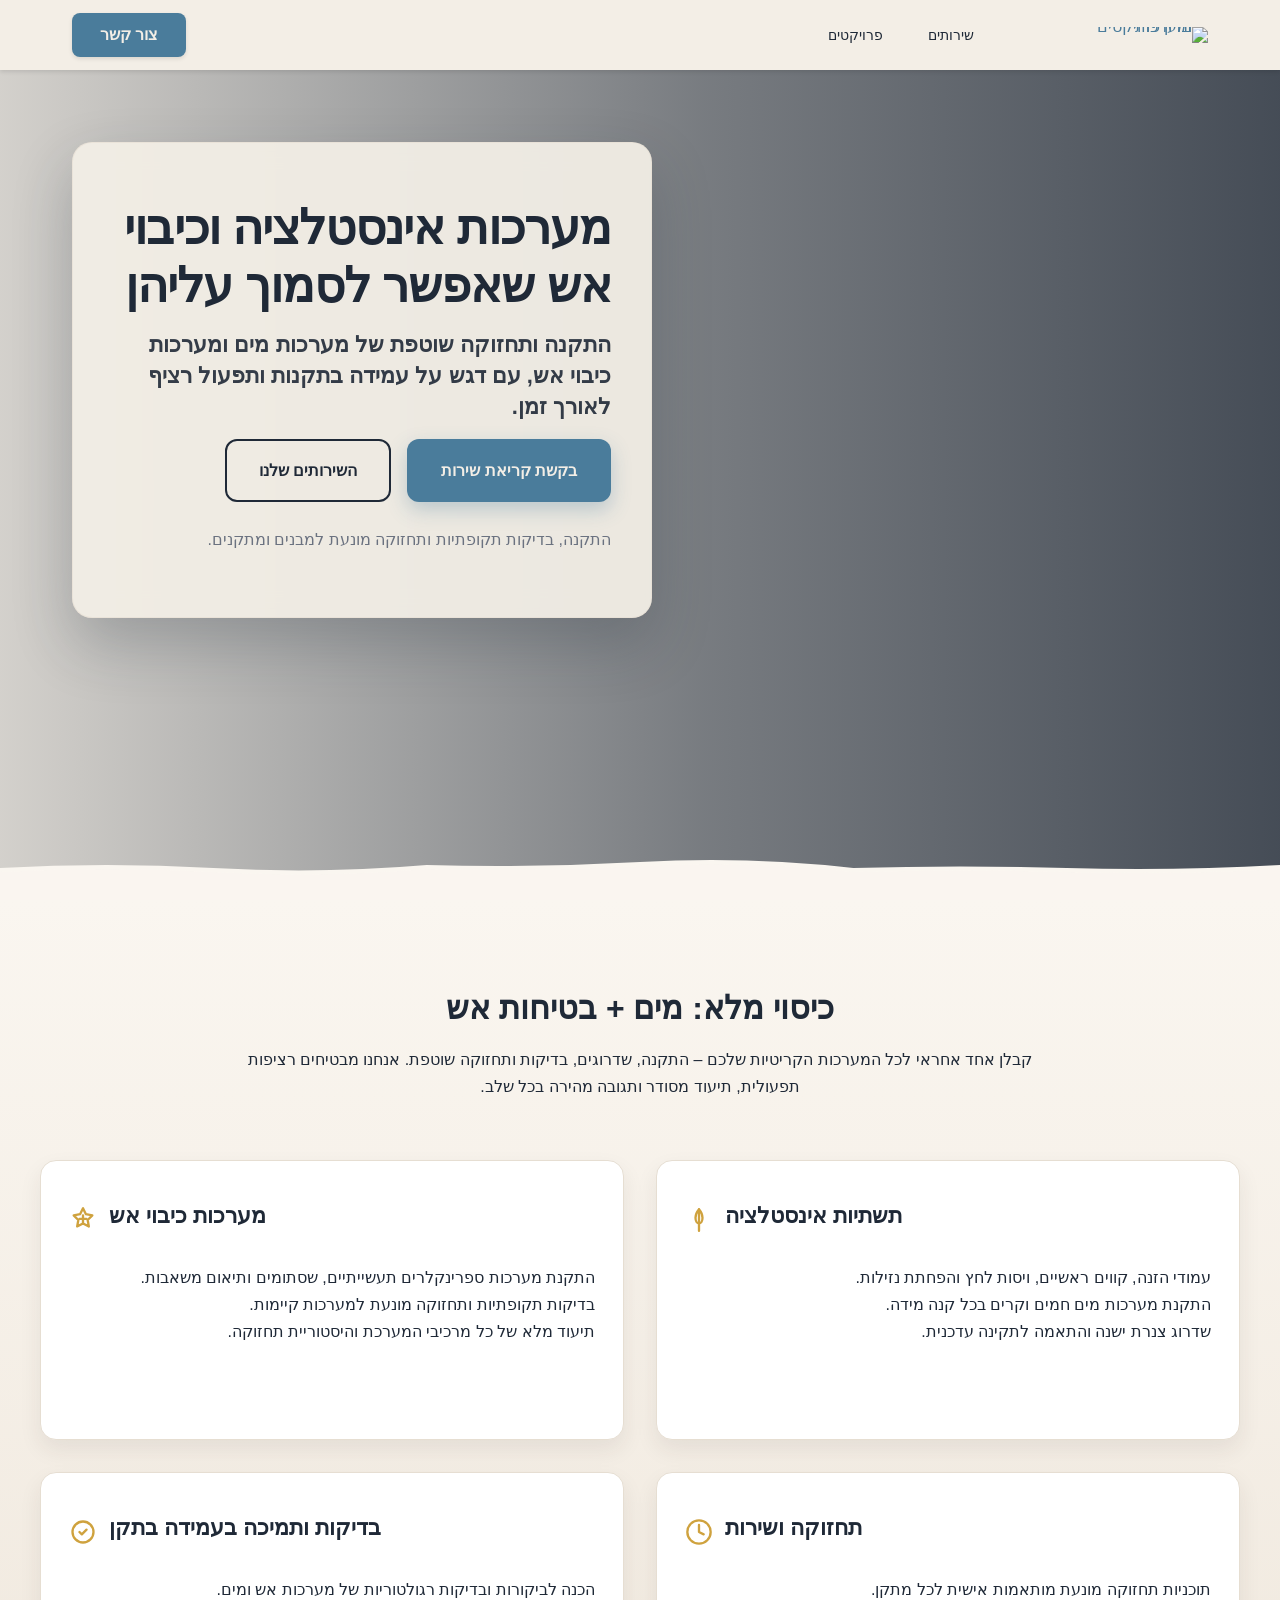
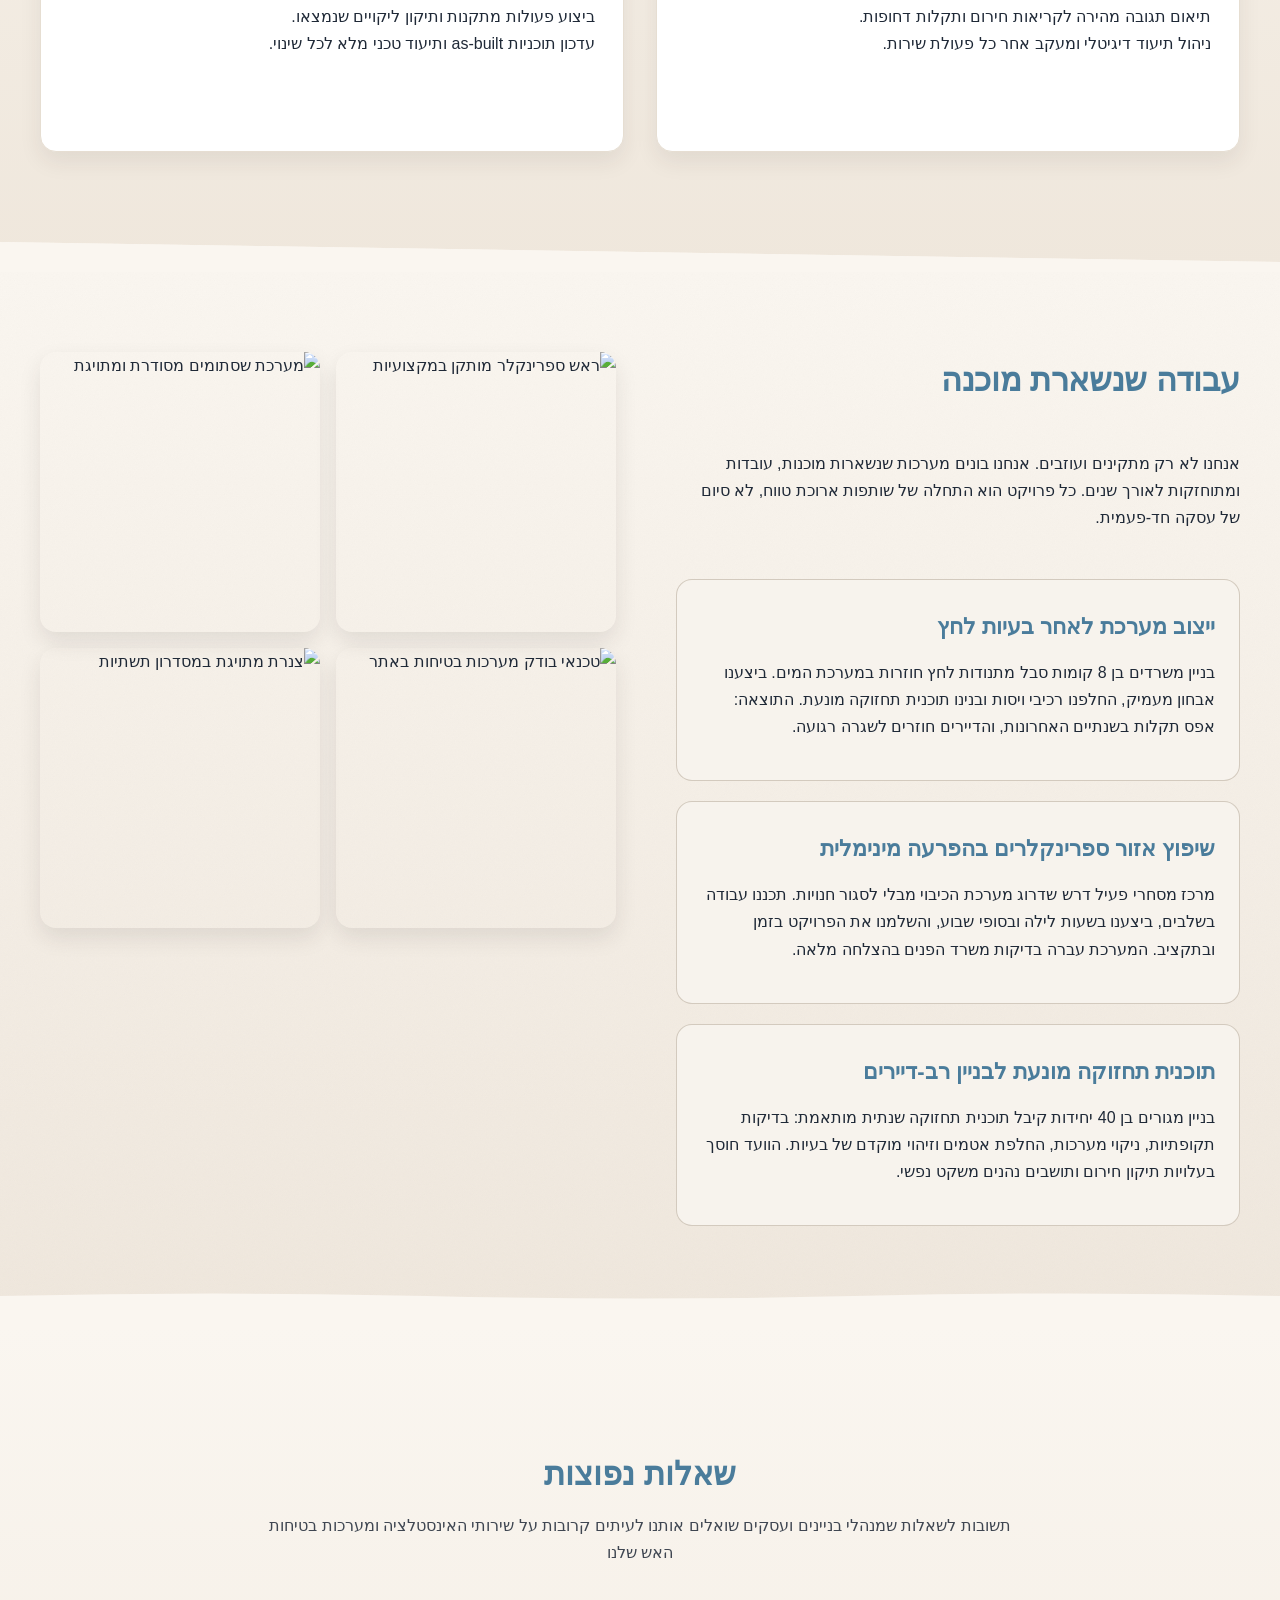
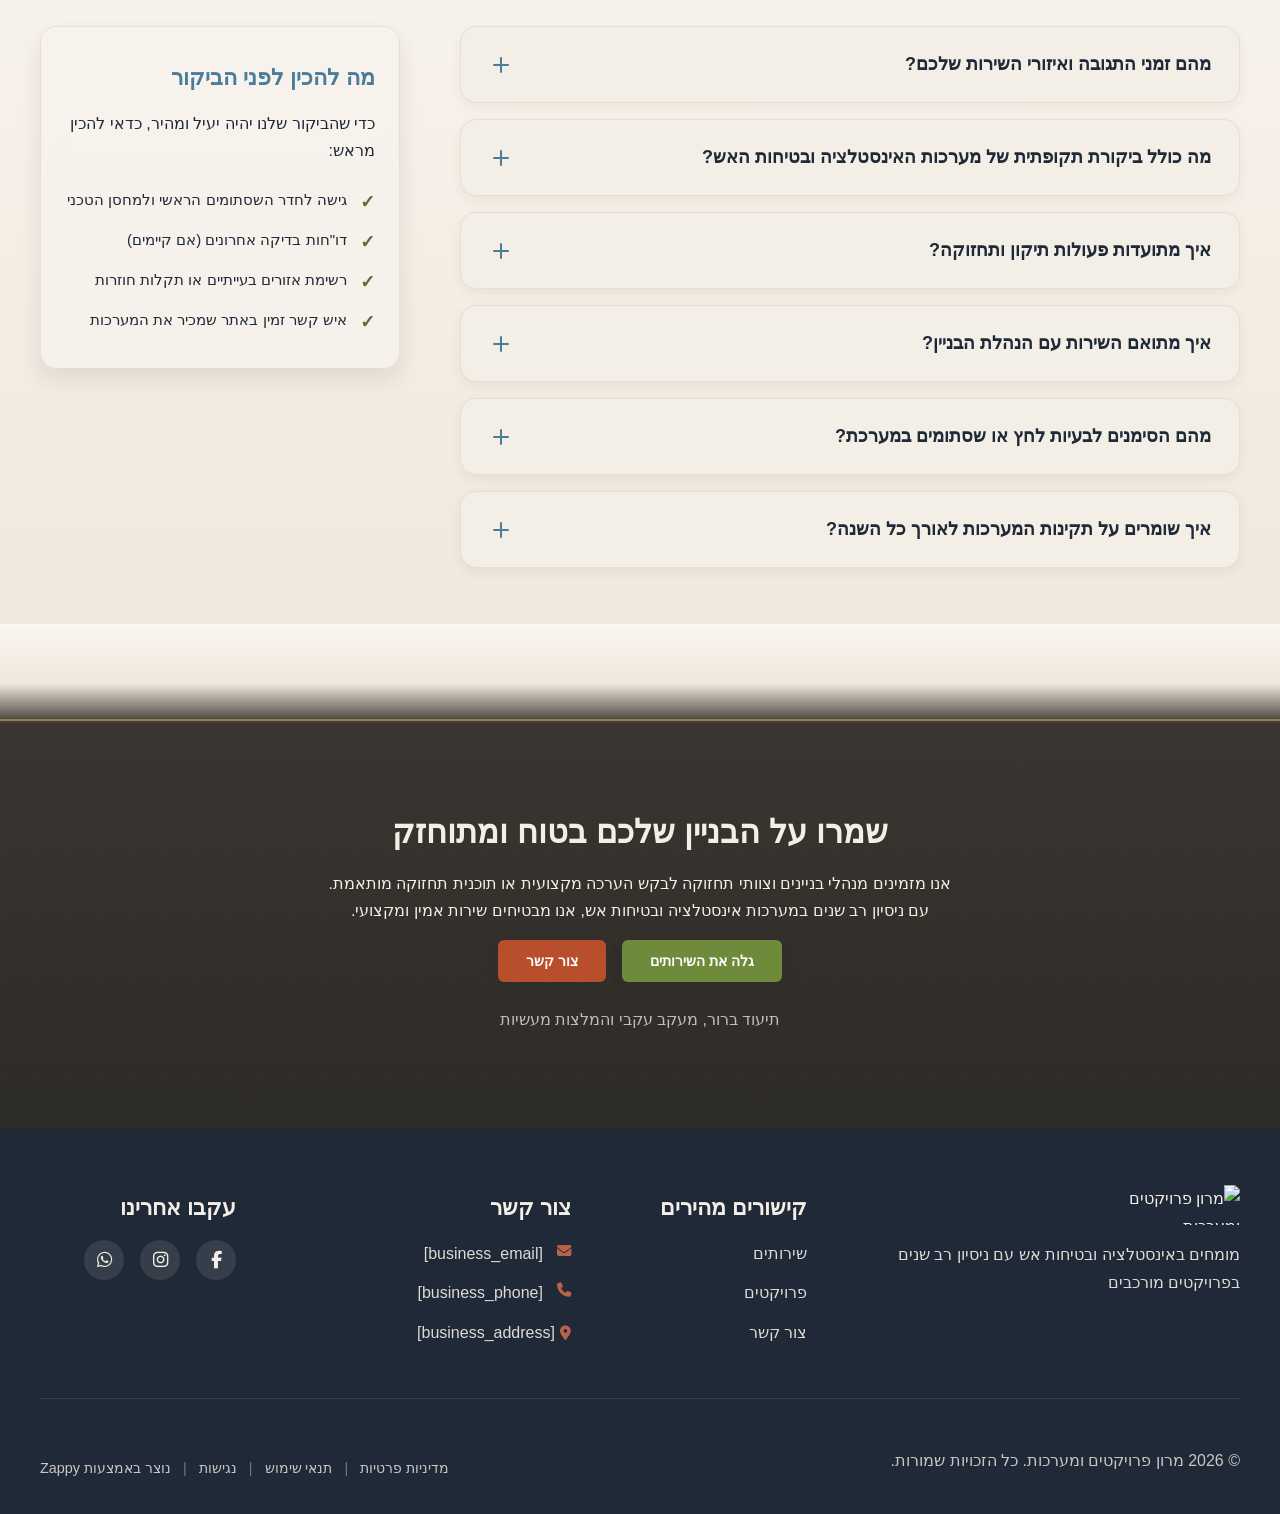
==== public/index.html @ 121f0a26 "Background sync: Progressive GitHub Sync" ====
<!doctype html><html dir="rtl" lang="he"><head><meta charset="UTF-8"><meta content="width=device-width,initial-scale=1" name="viewport"><meta content="index, follow" name="robots"><title>מערכות כיבוי אש למפעלים מתקדמות — מרון פרויקטים ומערכות</title><meta content="התקנה ותחזוקה של מערכות כיבוי אש תעשייתיות ואינסטלציה מקצועית למפעלים ועסקים. פתרונות בטיחות אש מותאמים אישית עם ניסיון רב שנים בתשתיות קריטיות." name="description"><meta content="מערכות כיבוי אש למפעלים, אינסטלציה תעשייתית ישראל, מערכות כיבוי אש, התקנת ספרינקלרים, בטיחות אש תעשייתית" name="keywords"><script>!function(){"use strict";var t="8b974622-8b8c-4fd1-a0ab-9fc183e38a20",e="https://api.zappy5.com/api/analytics/track",a=18e5,n=2592e6,o=!0,i=!0,r=!0;var s=function(){var e="zappy_visitor_"+t,a=null;try{if(a=localStorage.getItem(e)){var o=JSON.parse(a),i=Date.now();if(i-o.created<n)return o.lastSeen=i,localStorage.setItem(e,JSON.stringify(o)),o.id}}catch(t){console.warn("Zappy Analytics: LocalStorage not available")}var r="zv_"+Date.now()+"_"+Math.random().toString(36).substr(2,9);try{localStorage.setItem(e,JSON.stringify({id:r,created:Date.now(),lastSeen:Date.now()}))}catch(t){}return r}(),c=function(){var e="zappy_session_"+t,n=null;try{if(n=sessionStorage.getItem(e)){var o=JSON.parse(n),i=Date.now();if(i-o.timestamp<a)return o.timestamp=i,sessionStorage.setItem(e,JSON.stringify(o)),o.id}}catch(t){console.warn("Zappy Analytics: SessionStorage not available")}var r="zs_"+Date.now()+"_"+Math.random().toString(36).substr(2,9);try{sessionStorage.setItem(e,JSON.stringify({id:r,timestamp:Date.now()}))}catch(t){}return r}();function l(a,n){n=n||{};var o={website_id:t,event_type:a,page_path:window.location.pathname,referrer:document.referrer||"direct",visitor_id:s,session_id:c,metadata:n};if(navigator.sendBeacon){var i=new Blob([JSON.stringify(o)],{type:"application/json"});navigator.sendBeacon(e,i)}else fetch(e,{method:"POST",headers:{"Content-Type":"application/json"},body:JSON.stringify(o),keepalive:!0}).catch(function(t){console.warn("Zappy Analytics: Failed to track event",t)})}o&&l("pageview",{title:document.title,url:window.location.href}),i&&document.addEventListener("click",function(t){var e=t.target;if("BUTTON"===e.tagName||e.closest("button")){var a="BUTTON"===e.tagName?e:e.closest("button");l("click",{element:"button",text:a.textContent.trim().substring(0,100),id:a.id||null,class:a.className||null})}else if("A"===e.tagName||e.closest("a")){var n="A"===e.tagName?e:e.closest("a");l("navigation",{element:"link",text:n.textContent.trim().substring(0,100),href:n.href,external:n.hostname!==window.location.hostname})}},!0),r&&document.addEventListener("submit",function(t){var e=t.target;l("form_submit",{form_id:e.id||null,form_name:e.name||null,form_action:e.action||null,form_method:e.method||"GET"})},!0);var d=Date.now();window.addEventListener("beforeunload",function(){l("page_unload",{time_on_page:Math.floor((Date.now()-d)/1e3),page_path:window.location.pathname})}),window.zappyAnalytics={track:l,getVisitorId:function(){return s},getSessionId:function(){return c}}}()</script><meta content="מערכות כיבוי אש למפעלים מתקדמות — מרון פרויקטים ומערכות" property="og:title"><meta content="התקנה ותחזוקה של מערכות כיבוי אש תעשייתיות ואינסטלציה מקצועית למפעלים ועסקים. פתרונות בטיחות אש מותאמים אישית עם ניסיון רב שנים בתשתיות קריטיות." property="og:description"><meta content="website" property="og:type"><meta content="he_IL" property="og:locale"><meta content="summary_large_image" name="twitter:card"><meta content="מערכות כיבוי אש למפעלים מתקדמות — מרון פרויקטים ומערכות" name="twitter:title"><meta content="התקנה ותחזוקה של מערכות כיבוי אש תעשייתיות ואינסטלציה מקצועית למפעלים ועסקים. פתרונות בטיחות אש מותאמים אישית עם ניסיון רב שנים בתשתיות קריטיות." name="twitter:description"><link href="https://cdnjs.cloudflare.com/ajax/libs/font-awesome/6.4.0/css/all.min.css" rel="stylesheet"><link href="/assets/favicon.ico" rel="icon" type="image/x-icon"><link href="/assets/favicon-16x16.png" rel="icon" type="image/png" sizes="16x16"><link href="/assets/favicon-32x32.png" rel="icon" type="image/png" sizes="32x32"><link href="/assets/favicon-48x48.png" rel="icon" type="image/png" sizes="48x48"><link href="/assets/favicon-192x192.png" rel="icon" type="image/png" sizes="192x192"><link href="/assets/favicon-512x512.png" rel="icon" type="image/png" sizes="512x512"><link href="/assets/apple-touch-icon.png" rel="apple-touch-icon"><link href="https://cdn.jsdelivr.net/npm/vanilla-cookieconsent@3/dist/cookieconsent.css" rel="stylesheet"><script src="https://cdn.jsdelivr.net/npm/vanilla-cookieconsent@3/dist/cookieconsent.umd.js"></script><script src="https://cdn.jsdelivr.net/gh/mickidum/acc_toolbar/acctoolbar/acctoolbar.min.js"></script><link href="/styles.css" rel="stylesheet"><style id="zappy-dropdown-submenu-styles">#navMenu li:has(.sub-menu),.nav-menu li:has(.sub-menu),.navbar li:has(.sub-menu),nav li:has(.sub-menu){position:relative}#navMenu .sub-menu,.nav-menu .sub-menu,.navbar .sub-menu,nav .sub-menu{display:block!important;position:absolute!important;top:100%;left:0;min-width:220px;background:#fff;border-radius:8px;box-shadow:0 8px 25px rgba(0,0,0,.15);padding:8px 0;opacity:0;visibility:hidden;transform:translateY(10px);transition:all .3s ease;z-index:1000;list-style:none;pointer-events:none}#navMenu li:hover>.sub-menu,.nav-menu li:hover>.sub-menu,.navbar li:hover>.sub-menu,nav li:hover>.sub-menu{opacity:1!important;visibility:visible!important;transform:translateY(0)!important;pointer-events:auto!important}.sub-menu li{list-style:none;margin:0;padding:0}.sub-menu a{display:block!important;padding:10px 16px!important;color:#333!important;font-weight:500;text-decoration:none;white-space:nowrap;transition:background-color .2s}.sub-menu a:hover{background-color:#f5f5f5}[dir=rtl] .nav-menu .sub-menu,[dir=rtl] .navbar .sub-menu,[dir=rtl] nav .sub-menu,html[lang=ar] .nav-menu .sub-menu,html[lang=ar] .navbar .sub-menu,html[lang=ar] nav .sub-menu,html[lang=he] .nav-menu .sub-menu,html[lang=he] .navbar .sub-menu,html[lang=he] nav .sub-menu{left:auto!important;right:0!important}.sub-menu:empty,.sub-menu:not(:has(li)),.sub-menu:not(:has(li:not(.zappy-hidden-menu-item))){display:none!important;opacity:0!important;visibility:hidden!important;pointer-events:none!important}li:has(.menu-group-title):hover>.sub-menu{opacity:1!important;visibility:visible!important;transform:translateY(0)!important;pointer-events:auto!important}#navMenu>li>.menu-group-title,.nav-menu>li>.menu-group-title{display:inline-block;padding:.5rem 1rem;cursor:default;user-select:none}@media (max-width:768px){#navMenu .sub-menu,.nav-menu .sub-menu,.navbar .sub-menu,nav .sub-menu{position:static!important;transform:none!important;box-shadow:none!important;background:0 0!important;max-height:0;overflow:hidden;opacity:0;visibility:hidden;transition:max-height .3s ease,opacity .3s ease;padding:0!important;border-radius:0!important}.sub-menu.mobile-expanded{max-height:500px!important;opacity:1!important;visibility:visible!important;padding:8px 0 8px 16px!important}[dir=rtl] .sub-menu.mobile-expanded,html[lang=he] .sub-menu.mobile-expanded{padding:8px 16px 8px 0!important}#navMenu li:hover>.sub-menu,.nav-menu li:hover>.sub-menu,.navbar li:hover>.sub-menu,nav li:hover>.sub-menu{opacity:0;visibility:hidden;pointer-events:none}#navMenu li>.sub-menu.mobile-expanded,.nav-menu li>.sub-menu.mobile-expanded,.navbar li>.sub-menu.mobile-expanded,nav li>.sub-menu.mobile-expanded{opacity:1!important;visibility:visible!important;pointer-events:auto!important}#navMenu li:has(.sub-menu),.nav-menu li:has(.sub-menu),.navbar li:has(.sub-menu),nav li:has(.sub-menu){display:flex!important;flex-wrap:wrap!important;align-items:center!important;position:relative!important;min-height:44px!important}#navMenu li:has(.sub-menu)>a,.nav-menu li:has(.sub-menu)>a,.navbar li:has(.sub-menu)>a,nav li:has(.sub-menu)>a{flex:1!important;min-width:0!important}#navMenu li:has(.sub-menu)>.menu-group-title,.nav-menu li:has(.sub-menu)>.menu-group-title,.navbar li:has(.sub-menu)>.menu-group-title,nav li:has(.sub-menu)>.menu-group-title{flex:1!important;min-width:0!important;padding:0!important;line-height:inherit!important}#navMenu li:has(.sub-menu)>.sub-menu,.nav-menu li:has(.sub-menu)>.sub-menu,.navbar li:has(.sub-menu)>.sub-menu,nav li:has(.sub-menu)>.sub-menu{flex-basis:100%!important;width:100%!important}#navMenu li:has(.sub-menu)>a [class*=arrow],#navMenu li:has(.sub-menu)>a [class*=chevron],.nav-menu li:has(.sub-menu)>a .fa-angle-down,.nav-menu li:has(.sub-menu)>a .fa-chevron-down,.nav-menu li:has(.sub-menu)>a [class*=arrow],.nav-menu li:has(.sub-menu)>a [class*=chevron],nav li:has(.sub-menu)>a [class*=arrow],nav li:has(.sub-menu)>a [class*=chevron]{display:none!important;visibility:hidden!important}.mobile-submenu-toggle{display:flex!important;align-items:center!important;justify-content:center!important;width:44px!important;height:auto!important;background:0 0!important;border:none!important;cursor:pointer!important;color:var(--text-dark)!important;position:static!important;flex-shrink:0!important;align-self:stretch!important;z-index:2!important;padding:0!important;margin:0!important}.mobile-submenu-toggle::after{content:''!important;width:0!important;height:0!important;border-left:6px solid transparent!important;border-right:6px solid transparent!important;border-top:7px solid currentColor!important;transition:transform .3s ease!important}.mobile-submenu-toggle.expanded::after{transform:rotate(180deg)!important}.sub-menu a{padding:10px 0!important;display:block!important;color:var(--text-dark)!important}.navbar .sub-menu li a,.zappy-products-dropdown .sub-menu a,nav.navbar .sub-menu li a{color:var(--text-dark)!important}}@media (min-width:769px){.mobile-submenu-toggle{display:none!important}}</style><style id="zappy-widget-visibility">#mic-access-tool-box,#mic-access-tool-general-button,#mic-init-access-tool #mic-access-tool-box,#mic-init-access-tool #mic-access-tool-general-button,#mic-init-access-tool .mic-access-tool-general-button,._access-icon,._access-menu,.mic-access-tool-box,.mic-access-tool-general-button,div[id*=mic-access-tool-box]{display:none!important;visibility:hidden!important;opacity:0!important;pointer-events:none!important}</style></head><body><nav class="navbar" dir="rtl"><button class="mobile-toggle" aria-label="Menu" id="mobileToggle"><svg viewbox="0 0 24 24" fill="none" class="hamburger-icon" height="24" width="24"><path d="M3 12h18M3 6h18M3 18h18" stroke="currentColor" stroke-linecap="round" stroke-width="2"></path></svg><svg viewbox="0 0 24 24" fill="none" class="close-icon" height="24" width="24" style="display:none"><path d="M18 6L6 18M6 6l12 12" stroke="currentColor" stroke-linecap="round" stroke-width="2"></path></svg></button><button class="phone-header-btn" aria-label="Call"><svg viewbox="0 0 24 24" fill="currentColor" height="20" width="20"><path d="M22 16.92v3a2 2 0 0 1-2.18 2 19.79 19.79 0 0 1-8.63-3.07 19.5 19.5 0 0 1-6-6 19.79 19.79 0 0 1-3.07-8.67A2 2 0 0 1 4.11 2h3a2 2 0 0 1 2 1.72 12.84 12.84 0 0 0 .7 2.81 2 2 0 0 1-.45 2.11L8.09 9.91a16 16 0 0 0 6 6l1.27-1.27a2 2 0 0 1 2.11-.45 12.84 12.84 0 0 0 2.81.7A2 2 0 0 1 22 16.92z"></path></svg></button><div class="nav-container"><div class="nav-brand"><a href="/" class="logo-link"><img alt="מרון פרויקטים ומערכות" src="/assets/business-logo.webp" class="logo"></a></div><ul class="nav-menu" id="navMenu"><li><a href="/services">שירותים</a></li><li><a href="/projects">פרויקטים</a></li></ul><div class="nav-cta-container"><a href="/contact" class="nav-cta-btn">צור קשר</a></div></div></nav><main><section class="index-hero-section" data-layout-spec="בית-hero" data-hero-type="fullscreen-scrim"><div class="index-hero-section__bg-wrapper"><img alt="טכנאי מערכות כיבוי אש בודק מערכת ספרינקלרים" src="/assets/site-index-hero-bg.webp" data-context="Professional Israeli plumber or fire safety technician in work uniform inspecting a clean, modern sprinkler manifold valve assembly mounted on a wall in a well-lit building utility room. The technician is focused on checking the brass valves and pressure gauges. The environment is tidy with white walls, organized pipes, and warm ambient lighting. The scene conveys professionalism, safety compliance, and technical expertise in plumbing and fire suppression systems." data-placeholder="index-hero-bg" height="1080" width="1920" class="index-hero-section__bg-image" data-hero-bg="true" data-preserve-bg="0"></div><div class="index-hero-section__scrim" aria-hidden="true"></div><div class="index-hero-section__content"><div class="index-hero-section__overlay-card"><h1 class="index-hero-section__headline">מערכות אינסטלציה וכיבוי אש שאפשר לסמוך עליהן</h1><h3 class="index-hero-section__subtitle">התקנה ותחזוקה שוטפת של מערכות מים ומערכות כיבוי אש, עם דגש על עמידה בתקנות ותפעול רציף לאורך זמן.</h3><div class="index-hero-section__cta-row"><a href="/contact" class="index-hero-section__btn index-hero-section__btn--primary">בקשת קריאת שירות</a><a href="/services" class="index-hero-section__btn index-hero-section__btn--secondary">השירותים שלנו</a></div><p class="index-hero-section__trust-line">התקנה, בדיקות תקופתיות ותחזוקה מונעת למבנים ומתקנים.</p></div></div><div class="index-hero-section__divider-wrapper"><svg viewbox="0 0 1200 80" xmlns="http://www.w3.org/2000/svg" aria-hidden="true" data-no-icon-edit="true" preserveaspectratio="none"><defs><linearGradient id="index-hero-wave-gradient" x1="0%" x2="0%" y1="0%" y2="100%"><stop offset="0%" style="stop-color:var(--bg-light);stop-opacity:1"></stop><stop offset="100%" style="stop-color:var(--bg-light);stop-opacity:0.95"></stop></linearGradient></defs><path d="M0,80 L0,48 Q100,42 200,48 T400,45 Q500,48 600,42 T800,48 Q900,45 1000,48 T1200,45 L1200,80 Z" fill="#FAF6F0"></path><path d="M0,80 L0,52 Q100,46 200,52 T400,49 Q500,52 600,46 T800,52 Q900,49 1000,52 T1200,49 L1200,80 Z" fill="#FAF6F0" opacity="0.6"></path></svg></div></section><section class="index-services-section" data-layout-spec="בית-services"><div class="index-services-container"><div class="index-services-intro"><h2>כיסוי מלא: מים + בטיחות אש</h2><p>קבלן אחד אחראי לכל המערכות הקריטיות שלכם – התקנה, שדרוגים, בדיקות ותחזוקה שוטפת. אנחנו מבטיחים רציפות תפעולית, תיעוד מסודר ותגובה מהירה בכל שלב.</p></div><div class="index-services-grid"><div class="index-services-card"><div class="index-services-card-header"><svg viewbox="0 0 24 24" xmlns="http://www.w3.org/2000/svg" class="index-services-card-icon" data-element-type="icon" data-icon-type="svg" fill="none"><path d="M12 2.69L12 21.31M12 2.69C10.5 4.5 9 7 9 10C9 13 10.34 15 12 15C13.66 15 15 13 15 10C15 7 13.5 4.5 12 2.69Z" stroke="currentColor" stroke-linecap="round" stroke-width="2" stroke-linejoin="round"></path></svg><h3>תשתיות אינסטלציה</h3></div><p>עמודי הזנה, קווים ראשיים, ויסות לחץ והפחתת נזילות.<br>התקנת מערכות מים חמים וקרים בכל קנה מידה.<br>שדרוג צנרת ישנה והתאמה לתקינה עדכנית.</p></div><div class="index-services-card"><div class="index-services-card-header"><svg viewbox="0 0 24 24" xmlns="http://www.w3.org/2000/svg" class="index-services-card-icon" data-element-type="icon" data-icon-type="svg" fill="none"><path d="M12 2L9.5 7L4 8L8 12L7 17.5L12 15L17 17.5L16 12L20 8L14.5 7L12 2Z" stroke="currentColor" stroke-linecap="round" stroke-width="2" stroke-linejoin="round"></path><path d="M12 8V15M9 11L15 11" stroke="currentColor" stroke-linecap="round" stroke-width="2"></path></svg><h3>מערכות כיבוי אש</h3></div><p>התקנת מערכות ספרינקלרים תעשייתיים, שסתומים ותיאום משאבות.<br>בדיקות תקופתיות ותחזוקה מונעת למערכות קיימות.<br>תיעוד מלא של כל מרכיבי המערכת והיסטוריית תחזוקה.</p></div><div class="index-services-card"><div class="index-services-card-header"><svg viewbox="0 0 24 24" xmlns="http://www.w3.org/2000/svg" class="index-services-card-icon" data-element-type="icon" data-icon-type="svg" fill="none"><path d="M12 6V12L16 14M22 12C22 17.523 17.523 22 12 22C6.477 22 2 17.523 2 12C2 6.477 6.477 2 12 2C17.523 2 22 6.477 22 12Z" stroke="currentColor" stroke-linecap="round" stroke-width="2" stroke-linejoin="round"></path></svg><h3>תחזוקה ושירות</h3></div><p>תוכניות תחזוקה מונעת מותאמות אישית לכל מתקן.<br>תיאום תגובה מהירה לקריאות חירום ותקלות דחופות.<br>ניהול תיעוד דיגיטלי ומעקב אחר כל פעולת שירות.</p></div><div class="index-services-card"><div class="index-services-card-header"><svg viewbox="0 0 24 24" xmlns="http://www.w3.org/2000/svg" class="index-services-card-icon" data-element-type="icon" data-icon-type="svg" fill="none"><path d="M9 12L11 14L15 10M21 12C21 16.971 16.971 21 12 21C7.029 21 3 16.971 3 12C3 7.029 7.029 3 12 3C16.971 3 21 7.029 21 12Z" stroke="currentColor" stroke-linecap="round" stroke-width="2" stroke-linejoin="round"></path></svg><h3>בדיקות ותמיכה בעמידה בתקן</h3></div><p>הכנה לביקורות ובדיקות רגולטוריות של מערכות אש ומים.<br>ביצוע פעולות מתקנות ותיקון ליקויים שנמצאו.<br>עדכון תוכניות as-built ותיעוד טכני מלא לכל שינוי.</p></div></div></div><div class="index-services-divider-wrapper"><svg viewbox="0 0 1200 60" xmlns="http://www.w3.org/2000/svg" aria-hidden="true" data-no-icon-edit="true" preserveaspectratio="none"><defs><pattern height="4" id="dotted-grain-services" patternunits="userSpaceOnUse" width="4" x="0" y="0"><circle cx="2" cy="2" fill="rgba(226,216,203,0.4)" r="0.5"></circle></pattern></defs><path d="M0,60 L0,30 L1200,50 L1200,60 Z" fill="#FAF6F0"></path><path d="M0,60 L0,30 L1200,50 L1200,60 Z" fill="#FAF6F0"></path></svg></div></section><section class="index-case-studies-section" data-layout-spec="בית-case-studies"><div class="index-case-studies-container"><div class="index-case-studies-content"><h2>עבודה שנשארת מוכנה</h2><p class="index-case-studies-intro">אנחנו לא רק מתקינים ועוזבים. אנחנו בונים מערכות שנשארות מוכנות, עובדות ומתוחזקות לאורך שנים. כל פרויקט הוא התחלה של שותפות ארוכת טווח, לא סיום של עסקה חד-פעמית.</p><div class="index-case-studies-snapshots"><div class="index-case-studies-snapshot-card"><h3>ייצוב מערכת לאחר בעיות לחץ</h3><p>בניין משרדים בן 8 קומות סבל מתנודות לחץ חוזרות במערכת המים. ביצענו אבחון מעמיק, החלפנו רכיבי ויסות ובנינו תוכנית תחזוקה מונעת. התוצאה: אפס תקלות בשנתיים האחרונות, והדיירים חוזרים לשגרה רגועה.</p></div><div class="index-case-studies-snapshot-card"><h3>שיפוץ אזור ספרינקלרים בהפרעה מינימלית</h3><p>מרכז מסחרי פעיל דרש שדרוג מערכת הכיבוי מבלי לסגור חנויות. תכננו עבודה בשלבים, ביצענו בשעות לילה ובסופי שבוע, והשלמנו את הפרויקט בזמן ובתקציב. המערכת עברה בדיקות משרד הפנים בהצלחה מלאה.</p></div><div class="index-case-studies-snapshot-card"><h3>תוכנית תחזוקה מונעת לבניין רב-דיירים</h3><p>בניין מגורים בן 40 יחידות קיבל תוכנית תחזוקה שנתית מותאמת: בדיקות תקופתיות, ניקוי מערכות, החלפת אטמים וזיהוי מוקדם של בעיות. הוועד חוסך בעלויות תיקון חירום ותושבים נהנים משקט נפשי.</p></div></div></div><div class="index-case-studies-imagery"><div class="index-case-studies-image-grid"><img alt="ראש ספרינקלר מותקן במקצועיות" src="/assets/site-index-case-studies-image-1.webp" data-context="Close-up of a professional fire sprinkler head installed in a commercial ceiling, showing clean installation with proper spacing and modern chrome finish, well-lit with natural light, technical photography style" data-placeholder="index-case-studies-image-1" height="280" width="280"> <img alt="מערכת שסתומים מסודרת ומתויגת" src="/assets/site-index-case-studies-image-2.webp" data-context="Clean and organized plumbing valve set with pressure gauges and copper pipes in a utility room, labeled pipes, professional installation, warm lighting, industrial photography" data-placeholder="index-case-studies-image-2" height="280" width="280"> <img alt="טכנאי בודק מערכות בטיחות באתר" src="/assets/site-index-case-studies-image-3.webp" data-context="Professional plumber or technician in work uniform checking fire safety equipment on-site, wearing safety vest, holding clipboard, commercial building background, natural daylight" data-placeholder="index-case-studies-image-3" height="280" width="280"> <img alt="צנרת מתויגת במסדרון תשתיות" src="/assets/site-index-case-studies-image-4.webp" data-context="Labeled copper and PVC pipes running along a utility corridor ceiling, color-coded tags, organized cable management, clean industrial environment, professional plumbing installation" data-placeholder="index-case-studies-image-4" height="280" width="280"></div></div></div><div class="index-case-studies-divider-wrapper"><svg viewbox="0 0 1200 80" xmlns="http://www.w3.org/2000/svg" aria-hidden="true" data-no-icon-edit="true" preserveaspectratio="none"><path d="M0,80 L0,50 Q200,45 400,50 T800,50 Q1000,45 1200,50 L1200,80 Z" fill="#FAF6F0"></path></svg></div></section><section class="index-faq-section" data-layout-spec="בית-faq"><div class="index-faq-section__container"><div class="index-faq-section__header"><h2>שאלות נפוצות</h2><p>תשובות לשאלות שמנהלי בניינים ועסקים שואלים אותנו לעיתים קרובות על שירותי האינסטלציה ומערכות בטיחות האש שלנו</p></div><div class="index-faq-section__content-wrapper"><div class="index-faq-section__accordion-container"><div class="index-faq-section__accordion-item"><button class="index-faq-section__accordion-trigger" aria-expanded="false"><span class="index-faq-section__question">מהם זמני התגובה ואיזורי השירות שלכם?</span><svg viewbox="0 0 24 24" xmlns="http://www.w3.org/2000/svg" class="index-faq-section__icon" data-element-type="icon" data-icon-type="svg" fill="none" height="24" width="24"><path d="M12 5v14M5 12h14" stroke="currentColor" stroke-linecap="round" stroke-width="2"></path></svg></button><div class="index-faq-section__accordion-content"><p>אנחנו מספקים שירות מהיר באזור המרכז והשפלה, עם זמן תגובה של עד 4 שעות במקרי חירום. לשירותי תחזוקה שוטפת אנחנו מתאמים מראש ומגיעים בזמן המדויק שנקבע. השירות שלנו זמין 24/7 למצבי חירום קריטיים.</p></div></div><div class="index-faq-section__accordion-item"><button class="index-faq-section__accordion-trigger" aria-expanded="false"><span class="index-faq-section__question">מה כולל ביקורת תקופתית של מערכות האינסטלציה ובטיחות האש?</span><svg viewbox="0 0 24 24" xmlns="http://www.w3.org/2000/svg" class="index-faq-section__icon" data-element-type="icon" data-icon-type="svg" fill="none" height="24" width="24"><path d="M12 5v14M5 12h14" stroke="currentColor" stroke-linecap="round" stroke-width="2"></path></svg></button><div class="index-faq-section__accordion-content"><p>הביקורת התקופתית שלנו כוללת בדיקה מקיפה של כל רכיבי המערכת: בדיקת לחצים ואיטום, בדיקת שסתומים ומשאבות, בדיקת מערכות גילוי עשן וספרינקלרים, וודוא תקינות חיבורים חשמליים. אנחנו גם בודקים את מערכות הניקוז ומזהים בעיות פוטנציאליות לפני שהן הופכות לתקלות רציניות.</p></div></div><div class="index-faq-section__accordion-item"><button class="index-faq-section__accordion-trigger" aria-expanded="false"><span class="index-faq-section__question">איך מתועדות פעולות תיקון ותחזוקה?</span><svg viewbox="0 0 24 24" xmlns="http://www.w3.org/2000/svg" class="index-faq-section__icon" data-element-type="icon" data-icon-type="svg" fill="none" height="24" width="24"><path d="M12 5v14M5 12h14" stroke="currentColor" stroke-linecap="round" stroke-width="2"></path></svg></button><div class="index-faq-section__accordion-content"><p>כל פעולה מתועדת בדו"ח מפורט שכולל תיאור הבעיה, הפעולות שבוצעו, חלקים שהוחלפו, ותמונות לפני ואחרי. אתם מקבלים העתק דיגיטלי של הדו"ח באותו יום, והמסמכים נשמרים גם במערכת שלנו לצורך מעקב היסטורי. זה חשוב במיוחד לעמידה בתקנות ובדיקות ביטוח.</p></div></div><div class="index-faq-section__accordion-item"><button class="index-faq-section__accordion-trigger" aria-expanded="false"><span class="index-faq-section__question">איך מתואם השירות עם הנהלת הבניין?</span><svg viewbox="0 0 24 24" xmlns="http://www.w3.org/2000/svg" class="index-faq-section__icon" data-element-type="icon" data-icon-type="svg" fill="none" height="24" width="24"><path d="M12 5v14M5 12h14" stroke="currentColor" stroke-linecap="round" stroke-width="2"></path></svg></button><div class="index-faq-section__accordion-content"><p>אנחנו עובדים בשיתוף פעולה הדוק עם מנהלי הבניינים ומתאמים כל ביקור מראש. לפני עבודות תחזוקה אנחנו שולחים הודעה מוקדמת, ובסיום העבודה אנחנו מוודאים שהכל תקין ומסודר. במקרה של תקלה דחופה אנחנו מעדכנים בזמן אמת ומסבירים את הפעולות הנדרשות.</p></div></div><div class="index-faq-section__accordion-item"><button class="index-faq-section__accordion-trigger" aria-expanded="false"><span class="index-faq-section__question">מהם הסימנים לבעיות לחץ או שסתומים במערכת?</span><svg viewbox="0 0 24 24" xmlns="http://www.w3.org/2000/svg" class="index-faq-section__icon" data-element-type="icon" data-icon-type="svg" fill="none" height="24" width="24"><path d="M12 5v14M5 12h14" stroke="currentColor" stroke-linecap="round" stroke-width="2"></path></svg></button><div class="index-faq-section__accordion-content"><p>סימנים מרכזיים כוללים: לחץ מים חלש או משתנה בברזים, רעשים יוצאי דופן בצנרת, טפטוף מתמיד מברזים, כתמי רטיבות בקירות או תקרות, ועליית חשבון מים פתאומית. אם אתם מזהים אחד מהסימנים האלה, כדאי לפנות אלינו מיד לבדיקה מקצועית.</p></div></div><div class="index-faq-section__accordion-item"><button class="index-faq-section__accordion-trigger" aria-expanded="false"><span class="index-faq-section__question">איך שומרים על תקינות המערכות לאורך כל השנה?</span><svg viewbox="0 0 24 24" xmlns="http://www.w3.org/2000/svg" class="index-faq-section__icon" data-element-type="icon" data-icon-type="svg" fill="none" height="24" width="24"><path d="M12 5v14M5 12h14" stroke="currentColor" stroke-linecap="round" stroke-width="2"></path></svg></button><div class="index-faq-section__accordion-content"><p>אנחנו ממליצים על תוכנית תחזוקה מונעת שכוללת ביקורות רבעוניות, ניקוי מערכות ניקוז לפני החורף, בדיקת מערכות כיבוי אש פעמיים בשנה, והחלפת רכיבים בלאי לפי לוח זמנים. התוכנית הזו מבטיחה עמידה בתקנות, מונעת תקלות יקרות, ומאריכה את חיי המערכות.</p></div></div></div><aside class="index-faq-section__side-note"><h3>מה להכין לפני הביקור</h3><p>כדי שהביקור שלנו יהיה יעיל ומהיר, כדאי להכין מראש:</p><ul><li>גישה לחדר השסתומים הראשי ולמחסן הטכני</li><li>דו"חות בדיקה אחרונים (אם קיימים)</li><li>רשימת אזורים בעייתיים או תקלות חוזרות</li><li>איש קשר זמין באתר שמכיר את המערכות</li></ul></aside></div></div><div class="index-faq-section__divider-wrapper"><svg viewbox="0 0 1200 100" xmlns="http://www.w3.org/2000/svg" aria-hidden="true" data-no-icon-edit="true" preserveaspectratio="none"><defs><linearGradient id="faq-divider-gradient" x1="0%" x2="0%" y1="0%" y2="100%"><stop offset="0%" style="stop-color:#FAF6F0;stop-opacity:1"></stop><stop offset="60%" style="stop-color:#EFE7DC;stop-opacity:1"></stop><stop offset="100%" style="stop-color:#3A3530;stop-opacity:1"></stop></linearGradient></defs><rect fill="url(#faq-divider-gradient)" height="100" width="1200" x="0" y="0"></rect><line opacity="0.6" stroke="#CFA23E" stroke-width="2" x1="0" x2="1200" y1="96" y2="96"></line></svg></div></section><section class="index-cta-section" data-layout-spec="בית-cta"><div class="index-cta-container"><h2 class="index-cta-heading">שמרו על הבניין שלכם בטוח ומתוחזק</h2><p class="index-cta-description">אנו מזמינים מנהלי בניינים וצוותי תחזוקה לבקש הערכה מקצועית או תוכנית תחזוקה מותאמת. עם ניסיון רב שנים במערכות אינסטלציה ובטיחות אש, אנו מבטיחים שירות אמין ומקצועי.</p><div class="index-cta-buttons"><a href="/contact" class="btn-primary index-cta-btn-primary">צור קשר</a><a href="/services" class="btn-secondary index-cta-btn-secondary">גלה את השירותים</a></div><p class="index-cta-reassurance">תיעוד ברור, מעקב עקבי והמלצות מעשיות</p></div></section></main><footer class="site-footer"><div class="footer-container"><div class="footer-top"><div class="footer-column company-info"><img alt="מרון פרויקטים ומערכות" src="/assets/business-logo.webp" class="logo"><p class="company-description">מומחים באינסטלציה ובטיחות אש עם ניסיון רב שנים בפרויקטים מורכבים</p></div><div class="footer-column quick-links"><h3>קישורים מהירים</h3><ul><li><a href="/services">שירותים</a></li><li><a href="/projects">פרויקטים</a></li><li><a href="/contact">צור קשר</a></li></ul></div><div class="footer-column contact-info"><h3>צור קשר</h3><ul><li><i class="fas fa-envelope"></i><a href="mailto:[business_email]">[business_email]</a></li><li><i class="fas fa-phone"></i><a href="tel:[business_phone]">[business_phone]</a></li><li><a href="/"><i class="fas fa-map-marker-alt"></i><span>[business_address]</span></a></li></ul></div><div class="footer-column social-media"><h3>עקבו אחרינו</h3><div class="social-links"><a href="[facebook_handle]" aria-label="Facebook" rel="noopener" target="_blank"><i class="fab fa-facebook-f"></i></a><a href="[instagram_handle]" aria-label="Instagram" rel="noopener" target="_blank"><i class="fab fa-instagram"></i></a><a href="[whatsapp_handle]" aria-label="WhatsApp" rel="noopener" target="_blank"><i class="fab fa-whatsapp"></i></a></div></div></div><div class="footer-bottom"><div class="copyright"><p>© 2026 מרון פרויקטים ומערכות. כל הזכויות שמורות.</p></div><div class="footer-links"><a href="/privacy">מדיניות פרטיות</a><span class="separator">|</span><a href="/terms">תנאי שימוש</a><span class="separator">|</span><a href="/accessibility">נגישות</a><span class="separator">|</span><a href="https://zappy5.com" class="zappy-attribution" target="_blank">נוצר באמצעות Zappy</a></div></div></div></footer><a href="https://wa.me/[whatsapp_handle]" class="whatsapp-float" aria-label="WhatsApp"><i class="fab fa-whatsapp"></i></a><div data-integration="accessibility:toolbar"></div><script src="/script.js"></script><script id="zappy-mobile-submenu-script">!function(){function e(){if(window.innerWidth>768)return document.querySelectorAll(".mobile-submenu-toggle").forEach(function(e){e.remove()}),void document.querySelectorAll(".sub-menu.mobile-expanded").forEach(function(e){e.classList.remove("mobile-expanded")});document.querySelectorAll(".nav-menu li:has(.sub-menu), nav li:has(.sub-menu), .navbar li:has(.sub-menu), #navMenu li:has(.sub-menu)").forEach(function(e){if(!e.querySelector(".mobile-submenu-toggle")){var t=e.querySelector(".sub-menu"),n=e.querySelector(":scope > a");if(t&&n){var o=document.createElement("button");o.className="mobile-submenu-toggle",o.setAttribute("aria-label","Toggle submenu"),o.setAttribute("type","button"),n.insertAdjacentElement("afterend",o),o.addEventListener("click",function(e){e.preventDefault(),e.stopPropagation(),document.querySelectorAll(".sub-menu.mobile-expanded").forEach(function(e){if(e!==t){e.classList.remove("mobile-expanded");var n=e.parentElement.querySelector(".mobile-submenu-toggle");n&&n.classList.remove("expanded")}}),t.classList.toggle("mobile-expanded"),o.classList.toggle("expanded")})}}})}var t;"loading"===document.readyState?document.addEventListener("DOMContentLoaded",e):e(),window.addEventListener("resize",function(){clearTimeout(t),t=setTimeout(e,250)});var n=new MutationObserver(function(t){t.forEach(function(t){if("attributes"===t.type){var n=t.target;n.classList&&(n.classList.contains("active")||n.classList.contains("open"))&&setTimeout(e,100)}})});setTimeout(function(){document.querySelectorAll(".mobile-menu, .nav-menu, #navMenu, nav").forEach(function(e){n.observe(e,{attributes:!0,attributeFilter:["class","style"]})})},500)}()</script></body></html>
---- styles.css ----
/* Self-hosted fonts (Inter + Rubik for multi-language support) */

/* Inter font (English / LTR languages) */
@font-face {
  font-family: 'Inter';
  font-style: normal;
  font-weight: 400;
  font-display: swap;
  src: url('assets/fonts/Inter-Regular.woff2') format('woff2');
}

@font-face {
  font-family: 'Inter';
  font-style: normal;
  font-weight: 500;
  font-display: swap;
  src: url('assets/fonts/Inter-Medium.woff2') format('woff2');
}

@font-face {
  font-family: 'Inter';
  font-style: normal;
  font-weight: 600;
  font-display: swap;
  src: url('assets/fonts/Inter-SemiBold.woff2') format('woff2');
}

@font-face {
  font-family: 'Inter';
  font-style: normal;
  font-weight: 700;
  font-display: swap;
  src: url('assets/fonts/Inter-Bold.woff2') format('woff2');
}

/* Rubik font (Hebrew / RTL languages) */
@font-face {
  font-family: 'Rubik';
  font-style: normal;
  font-weight: 400;
  font-display: swap;
  src: url('assets/fonts/Rubik-Regular.woff2') format('woff2');
}

@font-face {
  font-family: 'Rubik';
  font-style: normal;
  font-weight: 500;
  font-display: swap;
  src: url('assets/fonts/Rubik-Medium.woff2') format('woff2');
}

@font-face {
  font-family: 'Rubik';
  font-style: normal;
  font-weight: 600;
  font-display: swap;
  src: url('assets/fonts/Rubik-SemiBold.woff2') format('woff2');
}

@font-face {
  font-family: 'Rubik';
  font-style: normal;
  font-weight: 700;
  font-display: swap;
  src: url('assets/fonts/Rubik-Bold.woff2') format('woff2');
}


/* Self-hosted fonts (Inter + Rubik for multi-language support) */

/* Inter font (English / LTR languages) */
@font-face {
  font-family: 'Inter';
  font-style: normal;
  font-weight: 400;
  font-display: swap;
  src: url('assets/fonts/Inter-Regular.woff2') format('woff2');
}

@font-face {
  font-family: 'Inter';
  font-style: normal;
  font-weight: 500;
  font-display: swap;
  src: url('assets/fonts/Inter-Medium.woff2') format('woff2');
}

@font-face {
  font-family: 'Inter';
  font-style: normal;
  font-weight: 600;
  font-display: swap;
  src: url('assets/fonts/Inter-SemiBold.woff2') format('woff2');
}

@font-face {
  font-family: 'Inter';
  font-style: normal;
  font-weight: 700;
  font-display: swap;
  src: url('assets/fonts/Inter-Bold.woff2') format('woff2');
}

/* Rubik font (Hebrew / RTL languages) */
@font-face {
  font-family: 'Rubik';
  font-style: normal;
  font-weight: 400;
  font-display: swap;
  src: url('assets/fonts/Rubik-Regular.woff2') format('woff2');
}

@font-face {
  font-family: 'Rubik';
  font-style: normal;
  font-weight: 500;
  font-display: swap;
  src: url('assets/fonts/Rubik-Medium.woff2') format('woff2');
}

@font-face {
  font-family: 'Rubik';
  font-style: normal;
  font-weight: 600;
  font-display: swap;
  src: url('assets/fonts/Rubik-SemiBold.woff2') format('woff2');
}

@font-face {
  font-family: 'Rubik';
  font-style: normal;
  font-weight: 700;
  font-display: swap;
  src: url('assets/fonts/Rubik-Bold.woff2') format('woff2');
}
:root {
  --primary: #4A7C9B;
  --secondary: #5B6D3A;
  --accent: #C96A4A;
  --bg-light: #F3EEE6;
  --bg-dark: #1F2937;
  --text-dark: #1F2937;
  --text-light: #F3EEE6;
  --text-muted: #6B7280;
  --border-light: #E6DED2;
  --border-dark: #334155;
  --nav-bg: #F3EEE6;
  --nav-text: #1F2937;
  --nav-text-hover: #C96A4A;
  
  --gradient-primary: linear-gradient(180deg, #C95A34 0%, #A9482B 100%);
  --gradient-goldShine: linear-gradient(90deg, rgba(255,255,255,0) 0%, rgba(255,255,255,0.45) 50%, rgba(255,255,255,0) 100%);
  --gradient-secondary: linear-gradient(180deg, #7F9C43 0%, #5F7A33 100%);
  --gradient-goldAccent: linear-gradient(180deg, #D7B264 0%, #B98A2E 100%);
  --gradient-darkSection: linear-gradient(180deg, #3A3530 0%, #2D2B28 100%);
  --gradient-overlayDark: linear-gradient(90deg, rgba(45,43,40,0.55) 0%, rgba(45,43,40,0.18) 55%, rgba(45,43,40,0) 100%);
  --gradient-lightSection: linear-gradient(180deg, #FAF6F0 0%, #EFE7DC 100%);
  --gradient-overlayLight: linear-gradient(180deg, rgba(255,255,255,0.78) 0%, rgba(255,255,255,0.38) 100%);
}

* {
  margin: 0;
  padding: 0;
  box-sizing: border-box;
}

html {
  font-size: 16px !important;
  direction: rtl;
  scroll-behavior: smooth;
}

body {
  font-family: 'Rubik', sans-serif;
  font-size: 16px !important;
  line-height: 1.7 !important;
  color: var(--text-dark);
  background-color: var(--bg-light);
  -webkit-font-smoothing: antialiased;
  -moz-osx-font-smoothing: grayscale;
}

h1, h2, h3, h4, h5, h6 {
  font-family: 'Rubik', sans-serif;
  color: var(--text-dark);
}

h1 {
  font-size: 48px !important;
  font-weight: 700 !important;
  line-height: 1.2 !important;
  margin-bottom: 1rem !important;
  margin-top: 0.5rem !important;
  letter-spacing: -0.02em;
}

h2 {
  font-size: 32px !important;
  font-weight: 600 !important;
  line-height: 1.3 !important;
  margin-bottom: 1rem !important;
  margin-top: 0.5rem !important;
}

h3 {
  font-size: 22px !important;
  font-weight: 600 !important;
  line-height: 1.4 !important;
  margin-bottom: 1rem !important;
  margin-top: 0.5rem !important;
}

p {
  font-size: 16px !important;
  font-weight: 400 !important;
  line-height: 1.7 !important;
  margin-bottom: 1rem !important;
}

small, .small-text {
  font-size: 14px !important;
  font-weight: 400 !important;
  line-height: 1.6 !important;
}

a {
  color: var(--primary);
  text-decoration: none;
  transition: color 0.3s ease;
}

a:hover {
  color: var(--accent);
}

ul, ol {
  margin-bottom: 1rem;
  padding-right: 1.5rem;
  padding-left: 0;
}

img {
  max-width: 100%;
  height: auto;
  display: block;
}

button {
  font-family: 'Rubik', sans-serif;
  cursor: pointer;
  border: none;
  outline: none;
}

.container {
  width: 100%;
  max-width: 1200px;
  margin: 0 auto;
  padding: 0 20px;
}

.btn {
  display: inline-block;
  padding: 12px 32px;
  font-size: 16px;
  font-weight: 500;
  text-align: center;
  border-radius: 8px;
  transition: all 0.3s ease;
  cursor: pointer;
  border: none;
  text-decoration: none;
}

.btn-primary {
  background: var(--primary);
  color: var(--text-light);
}

.btn-primary:hover {
  background: #3d6780;
  color: var(--text-light);
  transform: translateY(-2px);
  box-shadow: 0 4px 12px rgba(74, 124, 155, 0.3);
}

.btn-secondary {
  background: var(--secondary);
  color: var(--text-light);
}

.btn-secondary:hover {
  background: #4a5830;
  color: var(--text-light);
  transform: translateY(-2px);
  box-shadow: 0 4px 12px rgba(91, 109, 58, 0.3);
}

.btn-accent {
  background: var(--accent);
  color: var(--text-light);
}

.btn-accent:hover {
  background: #b4583d;
  color: var(--text-light);
  transform: translateY(-2px);
  box-shadow: 0 4px 12px rgba(201, 106, 74, 0.3);
}

.text-center {
  text-align: center;
}

.text-muted {
  color: var(--text-muted);
}

.whatsapp-float {
  position: fixed;
  bottom: 20px;
  left: 20px;
  width: 60px;
  height: 60px;
  background: #25D366;
  color: white;
  border-radius: 50%;
  display: flex;
  align-items: center;
  justify-content: center;
  font-size: 30px;
  z-index: 999;
  box-shadow: 0 4px 12px rgba(0,0,0,0.15);
  text-decoration: none;
  transition: transform 0.3s, box-shadow 0.3s;
}

.whatsapp-float:hover {
  transform: scale(1.1);
  box-shadow: 0 6px 20px rgba(0,0,0,0.2);
  color: white;
}

@media (max-width: 1024px) {
  h1 {
    font-size: 36px !important;
  }
  
  h2 {
    font-size: 28px !important;
  }
  
  h3 {
    font-size: 20px !important;
  }
  
  p {
    font-size: 15px !important;
  }
  
  .container {
    padding: 0 16px;
  }
}

@media (max-width: 768px) {
  h1 {
    font-size: 28px !important;
    margin-bottom: 1rem !important;
    margin-top: 0.5rem !important;
  }
  
  h2 {
    font-size: 22px !important;
    margin-bottom: 1rem !important;
    margin-top: 0.5rem !important;
  }
  
  h3 {
    font-size: 18px !important;
    margin-bottom: 1rem !important;
    margin-top: 0.5rem !important;
  }
  
  p {
    font-size: 14px !important;
  }
  
  .btn {
    padding: 10px 24px;
    font-size: 14px;
  }
  
  .container {
    padding: 0 16px;
  }
}

@media (min-width: 769px) {
  .whatsapp-float {
    display: none !important;
  }
}

/* Navbar Styles */
:root {
  --nav-bg: #F3EEE6;
  --nav-text: #1F2937;
  --nav-text-hover: #C96A4A;
  --primary: #4A7C9B;
  --secondary: #5B6D3A;
  --accent: #C96A4A;
  --bg-light: #F3EEE6;
  --bg-dark: #1F2937;
  --text-dark: #1F2937;
  --text-light: #F3EEE6;
  --text-muted: #6B7280;
  --border-light: #E6DED2;
  --border-dark: #334155;
}

.navbar {
  position: sticky;
  top: 0;
  width: 100%;
  background-color: var(--nav-bg);
  box-shadow: 0 2px 8px rgba(0, 0, 0, 0.08);
  z-index: 1000;
  padding: 0 1.5rem;
}

.nav-container {
  max-width: 1200px;
  margin: 0 auto;
  display: flex;
  align-items: center;
  justify-content: space-between;
  height: 70px;
  gap: 2rem;
}

.nav-brand {
  display: flex;
  align-items: center;
}

.logo-link {
  display: flex;
  align-items: center;
  text-decoration: none;
}

.logo {
  max-height: 40px;
  height: auto;
  width: auto;
}

.nav-menu {
  display: flex;
  list-style: none;
  margin: 0;
  padding: 0;
  gap: 2.5rem;
  align-items: center;
}

.nav-menu li {
  margin: 0;
}

.nav-menu a {
  text-decoration: none;
  color: var(--nav-text);
  font-size: 1rem;
  font-weight: 500;
  transition: color 0.3s ease;
  position: relative;
  padding: 0.5rem 0;
}

.nav-menu a::after {
  content: '';
  position: absolute;
  bottom: 0;
  right: 0;
  width: 0;
  height: 2px;
  background-color: var(--nav-text-hover);
  transition: width 0.3s ease;
}

.nav-menu a:hover {
  color: var(--nav-text-hover);
}

.nav-menu a:hover::after {
  width: 100%;
}

.nav-cta-container {
  margin-left: auto;
  display: flex;
  align-items: center;
}

.nav-cta-btn {
  background-color: var(--primary);
  color: var(--text-light);
  padding: 0.75rem 1.75rem;
  border-radius: 8px;
  text-decoration: none;
  font-weight: 600;
  font-size: 1rem;
  transition: all 0.3s ease;
  box-shadow: 0 2px 4px rgba(0, 0, 0, 0.1);
}

.nav-cta-btn:hover {
  background-color: var(--accent);
  transform: translateY(-2px);
  box-shadow: 0 4px 8px rgba(0, 0, 0, 0.15);
}

.mobile-toggle,
.phone-header-btn {
  display: none;
  background: none;
  border: none;
  cursor: pointer;
  padding: 0.5rem;
  color: var(--nav-text);
  transition: color 0.3s ease;
}

.mobile-toggle:hover,
.phone-header-btn:hover {
  color: var(--nav-text-hover);
}

@media (max-width: 768px) {
  .navbar {
    padding: 0 1rem;
  }

  .nav-container {
    height: 60px;
    position: relative;
  }

  .mobile-toggle,
  .phone-header-btn {
    display: flex;
    align-items: center;
    justify-content: center;
    position: absolute;
    top: 50%;
    transform: translateY(-50%);
    z-index: 1001;
  }

  .mobile-toggle {
    left: 1rem;
  }

  .phone-header-btn {
    right: 1rem;
  }

  .nav-brand {
    position: absolute;
    left: 50%;
    transform: translateX(-50%);
  }

  .logo {
    max-height: 32px;
  }

  .nav-menu {
    position: fixed;
    top: 60px;
    right: -100%;
    width: 280px;
    height: calc(100vh - 60px);
    background-color: var(--nav-bg);
    flex-direction: column;
    align-items: flex-start;
    padding: 2rem 1.5rem;
    gap: 0;
    box-shadow: -4px 0 12px rgba(0, 0, 0, 0.1);
    transition: right 0.3s ease;
    overflow-y: auto;
  }

  .nav-menu.active {
    right: 0;
  }

  .nav-menu li {
    width: 100%;
    border-bottom: 1px solid var(--border-light);
  }

  .nav-menu a {
    display: block;
    width: 100%;
    padding: 1rem 0;
    font-size: 1.1rem;
  }

  .nav-menu a::after {
    display: none;
  }

  .nav-cta-container {
    position: fixed;
    bottom: 0;
    right: -100%;
    width: 280px;
    padding: 1.5rem;
    background-color: var(--nav-bg);
    border-top: 1px solid var(--border-light);
    transition: right 0.3s ease;
    margin-left: 0;
  }

  .nav-menu.active ~ .nav-cta-container {
    right: 0;
  }

  .nav-cta-btn {
    width: 100%;
    text-align: center;
    display: block;
  }
}
:root {
  --nav-bg: #F3EEE6;
  --nav-text: #1F2937;
  --nav-text-hover: #C96A4A;
  --primary: #4A7C9B;
  --secondary: #5B6D3A;
  --accent: #C96A4A;
  --bg-light: #F3EEE6;
  --bg-dark: #1F2937;
  --text-dark: #1F2937;
  --text-light: #F3EEE6;
  --text-muted: #6B7280;
  --border-light: #E6DED2;
  --border-dark: #334155;
}

.navbar {
  position: sticky;
  top: 0;
  width: 100%;
  background-color: var(--nav-bg);
  box-shadow: 0 2px 8px rgba(0, 0, 0, 0.08);
  z-index: 1000;
  padding: 0 1.5rem;
}

.nav-container {
  max-width: 1200px;
  margin: 0 auto;
  display: flex;
  align-items: center;
  justify-content: space-between;
  height: 70px;
  gap: 2rem;
}

.nav-brand {
  display: flex;
  align-items: center;
}

.logo-link {
  display: flex;
  align-items: center;
  text-decoration: none;
}

.logo {
  max-height: 40px;
  height: auto;
  width: auto;
}

.nav-menu {
  display: flex;
  list-style: none;
  margin: 0;
  padding: 0;
  gap: 2.5rem;
  align-items: center;
}

.nav-menu li {
  margin: 0;
}

.nav-menu a {
  text-decoration: none;
  color: var(--nav-text);
  font-size: 1rem;
  font-weight: 500;
  transition: color 0.3s ease;
  position: relative;
  padding: 0.5rem 0;
}

.nav-menu a::after {
  content: '';
  position: absolute;
  bottom: 0;
  right: 0;
  width: 0;
  height: 2px;
  background-color: var(--nav-text-hover);
  transition: width 0.3s ease;
}

.nav-menu a:hover {
  color: var(--nav-text-hover);
}

.nav-menu a:hover::after {
  width: 100%;
}

.nav-cta-container {
  margin-left: auto;
  display: flex;
  align-items: center;
}

.nav-cta-btn {
  background-color: var(--primary);
  color: var(--text-light);
  padding: 0.75rem 1.75rem;
  border-radius: 8px;
  text-decoration: none;
  font-weight: 600;
  font-size: 1rem;
  transition: all 0.3s ease;
  box-shadow: 0 2px 4px rgba(0, 0, 0, 0.1);
}

.nav-cta-btn:hover {
  background-color: var(--accent);
  transform: translateY(-2px);
  box-shadow: 0 4px 8px rgba(0, 0, 0, 0.15);
}

.mobile-toggle,
.phone-header-btn {
  display: none;
  background: none;
  border: none;
  cursor: pointer;
  padding: 0.5rem;
  color: var(--nav-text);
  transition: color 0.3s ease;
}

.mobile-toggle:hover,
.phone-header-btn:hover {
  color: var(--nav-text-hover);
}

@media (max-width: 768px) {
  .navbar {
    padding: 0 1rem;
  }

  .nav-container {
    height: 60px;
    position: relative;
  }

  .mobile-toggle,
  .phone-header-btn {
    display: flex;
    align-items: center;
    justify-content: center;
    position: absolute;
    top: 50%;
    transform: translateY(-50%);
    z-index: 1001;
  }

  .mobile-toggle {
    left: 1rem;
  }

  .phone-header-btn {
    right: 1rem;
  }

  .nav-brand {
    position: absolute;
    left: 50%;
    transform: translateX(-50%);
  }

  .logo {
    max-height: 32px;
  }

  .nav-menu {
    position: fixed;
    top: 60px;
    right: -100%;
    width: 280px;
    height: calc(100vh - 60px);
    background-color: var(--nav-bg);
    flex-direction: column;
    align-items: flex-start;
    padding: 2rem 1.5rem;
    gap: 0;
    box-shadow: -4px 0 12px rgba(0, 0, 0, 0.1);
    transition: right 0.3s ease;
    overflow-y: auto;
  }

  .nav-menu.active {
    right: 0;
  }

  .nav-menu li {
    width: 100%;
    border-bottom: 1px solid var(--border-light);
  }

  .nav-menu a {
    display: block;
    width: 100%;
    padding: 1rem 0;
    font-size: 1.1rem;
  }

  .nav-menu a::after {
    display: none;
  }

  .nav-cta-container {
    position: fixed;
    bottom: 0;
    right: -100%;
    width: 280px;
    padding: 1.5rem;
    background-color: var(--nav-bg);
    border-top: 1px solid var(--border-light);
    transition: right 0.3s ease;
    margin-left: 0;
  }

  .nav-menu.active ~ .nav-cta-container {
    right: 0;
  }

  .nav-cta-btn {
    width: 100%;
    text-align: center;
    display: block;
  }
}


/* ============================================
   NAVBAR LAYOUT - POST-GENERATION FIXES
   Structural layout only - colors from Claude
   ============================================ */

/* Base navbar styles - structural only, colors from AI */
.navbar {
  position: sticky;
  top: 0;
  width: 100%;
  z-index: 1000;
  /* Background color is set by Claude's CSS - don't override */
  box-shadow: 0 2px 4px rgba(0,0,0,0.1);
}

/* ============================================
   DESKTOP LAYOUT (>768px)
   ============================================ */

/* Nav container - constrains max width and provides padding */
.nav-container {
  display: flex;
  align-items: center;
  gap: 1rem;
  position: relative;
  max-width: 1400px;
  margin: 0 auto;
  padding: 1rem 2rem;
  width: 100%;
  box-sizing: border-box;
  min-height: 70px;
}

/* Logo styling */
.logo {
  max-height: 40px;
  max-width: 160px !important;
  height: auto;
  width: auto;
  display: block;
  object-fit: contain;
  transition: opacity 0.3s ease;
}

.logo:hover {
  opacity: 0.8;
}

.logo-link {
  display: inline-flex;
  align-items: center;
  text-decoration: none;
  line-height: 0;
}

.logo-link:focus {
  outline: none;
}

/* Nav brand container */
.nav-brand {
  display: flex;
  align-items: center;
  flex-shrink: 0;
  margin: 0;
}

/* Navigation menu - positioned adjacent to logo */
.nav-menu {
  display: flex;
  list-style: none;
  gap: 0.2rem;
  margin: 0;
  padding: 0;
  align-items: center;
  flex-wrap: nowrap;
  flex: 1;
  min-width: 0;
}

.nav-menu li {
  margin: 0;
  padding: 0;
}

.nav-menu > li > a,
.nav-menu > .nav-item > a {
  text-decoration: none;
  transition: color 0.3s ease;
  font-weight: 500;
  font-size: 0.9rem;
  padding: 0.5rem 0.65rem;
  white-space: nowrap;
  color: var(--nav-text, var(--text-dark)) !important;
}

.nav-menu > li > a:hover,
.nav-menu > .nav-item > a:hover {
  color: var(--nav-text-hover, var(--secondary)) !important;
}

/* CTA Container - pushed to end of navbar */
.nav-cta-container {
  margin-left: auto;
  display: flex;
  align-items: center;
  align-self: center;
  height: auto;
  max-height: none;
  padding-top: 0;
  padding-bottom: 0;
}

.nav-cta-item {
  list-style: none;
  margin: 0;
  padding: 0;
}

/* CTA button - prevent stretching to fill navbar height.
   AI CSS provides colors/gradients/etc - we only constrain sizing.
   display: inline-flex + max-height: 44px keeps it as a compact pill. */
.nav-cta-btn {
  display: inline-flex;
  align-items: center;
  align-self: center;
  height: auto;
  max-height: 44px;
  padding-top: 0.5rem;
  padding-bottom: 0.5rem;
  white-space: nowrap;
  box-sizing: border-box;
  overflow: hidden;
}

/* ============================================
   LTR DESKTOP LAYOUT (English, Spanish, French)
   ============================================ */
html[dir="ltr"] .nav-container,
html[lang="en"] .nav-container,
html[lang="es"] .nav-container,
html[lang="fr"] .nav-container {
  justify-content: flex-start;
}

html[dir="ltr"] .nav-menu,
html[lang="en"] .nav-menu,
html[lang="es"] .nav-menu,
html[lang="fr"] .nav-menu {
  margin-left: 0;
  margin-right: 0;
}

html[dir="ltr"] .nav-cta-container,
html[lang="en"] .nav-cta-container,
html[lang="es"] .nav-cta-container,
html[lang="fr"] .nav-cta-container {
  margin-left: auto;
  margin-right: 0;
}

/* ============================================
   RTL DESKTOP LAYOUT (Hebrew, Arabic)
   ============================================ */
html[dir="rtl"] .nav-container,
html[lang="he"] .nav-container,
html[lang="ar"] .nav-container {
  flex-direction: row-reverse;
  justify-content: space-between;
}

/* CTA on the left in RTL */
html[dir="rtl"] .nav-cta-container,
html[lang="he"] .nav-cta-container,
html[lang="ar"] .nav-cta-container {
  order: -1;
  margin: 0;
}

/* Wrapper groups menu and logo together on the right */
html[dir="rtl"] .nav-right-group,
html[lang="he"] .nav-right-group,
html[lang="ar"] .nav-right-group {
  display: flex;
  align-items: center;
  gap: 1rem;
  order: 1;
  flex: 1;
  min-width: 0;
  flex-direction: row-reverse;
}

/* Within wrapper: Logo on far right, menu to its left */
html[dir="rtl"] .nav-right-group .nav-brand,
html[lang="he"] .nav-right-group .nav-brand,
html[lang="ar"] .nav-right-group .nav-brand {
  order: 2;
}

html[dir="rtl"] .nav-right-group .nav-menu,
html[lang="he"] .nav-right-group .nav-menu,
html[lang="ar"] .nav-right-group .nav-menu {
  order: 1;
}

/* ============================================
   DROPDOWN MENUS (Desktop)
   ============================================ */
.nav-dropdown {
  position: relative;
}

.dropdown-toggle {
  background: none;
  border: none;
  cursor: pointer;
  font-family: 'Rubik', sans-serif;
  font-size: 0.9rem;
  font-weight: 500;
  display: inline-flex;
  align-items: center;
  gap: 4px;
  padding: 0.5rem 0.65rem;
  color: var(--nav-text, var(--text-dark)) !important;
  transition: color 0.3s ease;
  white-space: nowrap;
}

.dropdown-toggle:hover {
  color: var(--nav-text-hover, var(--secondary)) !important;
}

.dropdown-arrow {
  width: 10px;
  height: 10px;
  flex-shrink: 0;
  transition: transform 0.2s ease;
}

.nav-dropdown:hover .dropdown-arrow,
.nav-dropdown.open .dropdown-arrow {
  transform: rotate(180deg);
}

.nav-dropdown {
  overflow: visible !important;
}

.dropdown-menu {
  display: none;
  position: absolute;
  top: calc(100% + 8px);
  min-width: 220px;
  background: var(--bg-light, #ffffff);
  box-shadow: 0 8px 24px rgba(0,0,0,0.15);
  border-radius: 8px;
  padding: 8px 0;
  z-index: 100001;
  list-style: none;
  margin: 0;
}

html[dir="rtl"] .dropdown-menu,
html[lang="he"] .dropdown-menu,
html[lang="ar"] .dropdown-menu {
  right: 0;
  left: auto;
}

html[dir="ltr"] .dropdown-menu,
html:not([dir="rtl"]):not([lang="he"]):not([lang="ar"]) .dropdown-menu {
  left: 0;
  right: auto;
}

@media (min-width: 769px) {
  .nav-dropdown:hover > .dropdown-menu {
    display: block;
  }
}

.dropdown-menu li {
  margin: 0;
  padding: 0;
}

.dropdown-menu li a {
  display: block;
  padding: 10px 20px;
  text-decoration: none;
  white-space: nowrap;
  font-weight: 400;
  font-size: 0.9em;
  color: var(--text-dark, #1a1a1a) !important;
  transition: background 0.2s ease, color 0.2s ease;
}

.dropdown-menu li a:hover {
  background: rgba(128,128,128,0.1);
  color: var(--nav-text-hover, var(--accent, var(--primary))) !important;
}

/* Desktop: Hide mobile-only elements */
@media (min-width: 769px) {
  .mobile-toggle,
  .phone-header-btn {
    display: none !important;
  }
  
  /* Hide Contact in nav-menu on desktop (it shows in CTA container instead) */
  .nav-menu .mobile-contact-link {
    display: none !important;
  }
  
  /* When .nav-right-group wrapper is absent, the nav-container has 3 direct
     children (brand, menu, CTA) with space-between. flex:1 makes the menu
     fill the gap, and justify-content:flex-start pushes items toward the
     logo side instead of centering them in the available space. */
  .nav-menu {
    flex: 1 !important;
    justify-content: flex-start !important;
  }
}

/* ============================================
   MOBILE RESPONSIVE (≤768px)
   ============================================ */
@media (max-width: 768px) {
  /* Reset nav-container for mobile */
  /* CRITICAL: Reset position properties to prevent conflict with AI-generated mobile CSS */
  /* Some AI generations set .nav-container to position:fixed for slide-out menus, */
  /* position:relative is needed so .nav-brand (position:absolute) centers within it */
  .nav-container {
    padding: 0.75rem 1rem;
    gap: 0;
    justify-content: center !important;
    position: relative !important;
    top: auto !important;
    right: auto !important;
    left: auto !important;
    height: auto !important;
    min-height: 70px !important; /* Ensure height for absolutely positioned mobile buttons */
    width: 100% !important;
  }
  
  /* Show mobile elements - positioned as direct children of navbar */
  .mobile-toggle {
    position: absolute;
    top: 50%;
    transform: translateY(-50%);
    left: 12px; /* LTR default - hamburger on left */
    right: auto;
    display: flex !important;
    align-items: center;
    justify-content: center;
    background: none;
    border: none;
    cursor: pointer;
    padding: 6px;
    z-index: 1001;
    width: 36px !important;
    height: 36px !important;
    color: var(--nav-text, var(--text-dark)) !important;
  }
  
  .phone-header-btn {
    position: absolute;
    top: 50%;
    transform: translateY(-50%);
    right: 12px; /* LTR default - phone on right */
    left: auto;
    display: flex !important;
    align-items: center;
    justify-content: center;
    background: none;
    border: none;
    cursor: pointer;
    padding: 6px;
    z-index: 1001;
    width: 36px !important;
    height: 36px !important;
    color: var(--nav-text, var(--text-dark)) !important;
  }
  
  /* Ensure logo-link is centered */
  .logo-link, .nav-brand a {
    display: flex !important;
    justify-content: center !important;
    margin: 0 auto !important;
  }
  
  .mobile-toggle svg,
  .phone-header-btn svg {
    width: 24px !important;
    height: 24px !important;
    color: inherit !important;
    fill: none !important;
    stroke: currentColor !important;
    stroke-width: 2 !important;
    transition: opacity 0.3s ease;
  }
  
  .mobile-toggle svg path,
  .phone-header-btn svg path {
    stroke: currentColor !important;
  }
  
  .mobile-toggle img,
  .phone-header-btn img {
    width: 24px !important;
    height: 24px !important;
    /* Filter removed - preserve original image colors */
    /* ColorContrastService will handle contrast adjustments */
  }
  
  .mobile-toggle:hover svg,
  .phone-header-btn:hover svg {
    opacity: 0.8;
  }
  
  /* Remove default button styles */
  .mobile-toggle:focus,
  .mobile-toggle:active,
  .phone-header-btn:focus,
  .phone-header-btn:active {
    outline: none;
    border: none;
    box-shadow: none;
  }
  
  /* Center logo on mobile - applies to both LTR and RTL */
  /* RTL selectors added for higher specificity to override desktop RTL rules */
  /* IMPORTANT: Do NOT use margin shorthand (margin: 0 auto) — it resets margin-top
     which breaks AI centering hacks (top:50% + margin-top:-Npx).
     Use explicit left/right + transform for robust vertical centering. */
  .nav-brand,
  html[dir="rtl"] .nav-brand,
  html[lang="he"] .nav-brand,
  html[lang="ar"] .nav-brand,
  html[dir="rtl"] .nav-right-group .nav-brand,
  html[lang="he"] .nav-right-group .nav-brand,
  html[lang="ar"] .nav-right-group .nav-brand {
    position: absolute !important;
    left: 50% !important;
    top: 50% !important;
    transform: translate(-50%, -50%) !important;
    margin: 0 !important;
    text-align: center;
    order: 0 !important;
  }
  
  /* Logo responsive sizing - constrained to 110px to leave room for icon groups */
  .logo {
    max-height: 35px !important;
    max-width: 110px !important;
  }
  
  /* Hide RTL wrapper on mobile */
  .nav-right-group {
    display: contents !important;
  }
  
  /* Hide CTA container on mobile - Contact will be in hamburger menu */
  .nav-cta-container {
    display: none !important;
  }
  
  /* Mobile menu - hidden by default */
  /* CRITICAL: flex-direction: column must have !important to override any desktop rules */
  .nav-menu {
    position: fixed;
    top: 70px;
    width: 50%;
    max-width: 300px;
    /* Background inherits from navbar or Claude's CSS - don't override */
    flex-direction: column !important;
    gap: 0;
    padding: 20px 0;
    box-shadow: 0 4px 12px rgba(0,0,0,0.15);
    display: none;
    z-index: 999;
    margin: 0 !important;
    /* Align menu items to top, not center */
    align-items: stretch !important;
    justify-content: flex-start !important;
  }
  
  .nav-menu.active {
    display: flex !important;
    flex-direction: column !important;
  }
  
  .nav-menu li {
    width: 100%;
  }
  
  /* Show mobile-contact-link in hamburger menu */
  .nav-menu .mobile-contact-link {
    display: block !important;
  }
  
  /* LTR mobile menu text alignment - left aligned */
  html[dir="ltr"] .nav-menu a,
  html:not([dir="rtl"]):not([lang="he"]):not([lang="ar"]) .nav-menu a {
    text-align: left !important;
  }
  
  .nav-menu a {
    display: block;
    padding: 15px 30px;
    width: 100%;
    font-weight: 500;
  }
  
  /* Mobile dropdown menus */
  .nav-dropdown {
    position: static;
  }
  
  .dropdown-toggle {
    display: flex;
    width: 100%;
    padding: 15px 30px;
    font-weight: 500;
    justify-content: space-between;
  }
  
  .dropdown-menu {
    position: static !important;
    box-shadow: none !important;
    border-radius: 0 !important;
    padding: 0 !important;
    background: rgba(128,128,128,0.06) !important;
    min-width: auto !important;
    max-height: 0 !important;
    overflow: hidden !important;
    opacity: 1 !important;
    visibility: visible !important;
    transform: none !important;
    transition: max-height 0.3s ease !important;
  }
  
  .nav-dropdown .dropdown-menu {
    display: block;
    max-height: 0 !important;
    overflow: hidden !important;
  }
  
  .nav-dropdown.open > .dropdown-menu {
    display: block !important;
    max-height: 500px !important;
    overflow: visible !important;
    padding: 0.5rem 0 !important;
  }
  
  .dropdown-menu li a {
    padding: 12px 30px 12px 50px !important;
    font-size: 0.9em;
  }
  
  html[dir="rtl"] .dropdown-menu li a,
  html[lang="he"] .dropdown-menu li a,
  html[lang="ar"] .dropdown-menu li a {
    padding: 12px 50px 12px 30px !important;
  }

  /* Mobile submenu links: use nav panel text color instead of desktop submenu color.
     Desktop submenu uses light bg + dark text, but mobile submenu is inline (transparent)
     within the nav panel which may be dark. Cannot use 'inherit' because the container
     chain (.sub-menu, li) has dark color — only nav <a> tags get light color explicitly. */
  .navbar .sub-menu li a,
  nav.navbar .sub-menu li a,
  .nav-menu .sub-menu a,
  .zappy-products-dropdown .sub-menu a,
  .sub-menu a {
    color: var(--nav-text, var(--text-dark)) !important;
  }
  .mobile-submenu-toggle {
    color: var(--nav-text, var(--text-dark)) !important;
  }

  /* Force sub-menu hidden by default on mobile */
  .navbar .zappy-products-dropdown .sub-menu,
  .navbar .zappy-products-dropdown > .sub-menu {
    display: none !important;
    position: static !important;
    max-height: 0 !important;
    overflow: hidden !important;
     !important;
    visibility: hidden !important;
    pointer-events: none !important;
    box-shadow: none !important;
    border: none !important;
    padding: 0 !important;
    transform: none !important;
  }
  /* Disable hover-triggered dropdowns on mobile — only open via click (.open class) */
  .navbar .zappy-products-dropdown:hover .sub-menu,
  .navbar .zappy-products-dropdown:hover > .sub-menu,
  .navbar .zappy-products-dropdown:focus-within .sub-menu,
  .navbar .zappy-products-dropdown:focus-within > .sub-menu,
  .navbar .menu-item-has-children:hover > .sub-menu,
  .navbar .nav-dropdown:hover > .dropdown-menu {
    display: none !important;
     !important;
    visibility: hidden !important;
    max-height: 0 !important;
    pointer-events: none !important;
  }
  .navbar .zappy-products-dropdown.open .sub-menu,
  .navbar .zappy-products-dropdown.open > .sub-menu,
  .navbar .zappy-products-dropdown .sub-menu.mobile-expanded,
  .navbar .zappy-products-dropdown > .sub-menu.mobile-expanded,
  .navbar .menu-item-has-children.open > .sub-menu,
  .navbar .menu-item-has-children > .sub-menu.mobile-expanded,
  .navbar .nav-dropdown.open > .dropdown-menu {
    display: block !important;
    opacity: 1 !important;
    visibility: visible !important;
    max-height: 500px !important;
    pointer-events: auto !important;
    position: static !important;
    overflow: visible !important;
    padding: 0.5rem 0 !important;
  }

  /* Prevent hero image fade gradient from bleeding over headline text below */
  /* The .image-fade-gradient has bottom: -30px which extends below parent; */
  /* on mobile stacked layout this overlaps the h1 text */
  .hero-image-column {
    overflow: hidden !important;
  }
  .image-fade-gradient {
    bottom: 0 !important;
  }
}

/* ============================================
   LTR POSITIONING (English, Spanish, French, etc.)
   For LTR mobile: hamburger on LEFT, phone on RIGHT
   Uses !important to override any inline styles
   ============================================ */
@media (max-width: 768px) {
  html[dir="ltr"] .mobile-toggle,
  html:not([dir="rtl"]):not([lang="he"]):not([lang="ar"]) .mobile-toggle {
    left: 12px !important;
    right: auto !important;
  }
  
  html[dir="ltr"] .phone-header-btn,
  html:not([dir="rtl"]):not([lang="he"]):not([lang="ar"]) .phone-header-btn {
    right: 12px !important;
    left: auto !important;
  }
  
  html[dir="ltr"] .nav-menu,
  html:not([dir="rtl"]):not([lang="he"]):not([lang="ar"]) .nav-menu {
    left: 0 !important;
    right: auto !important;
  }
}

/* ============================================
   RTL POSITIONING (Hebrew, Arabic)
   For RTL mobile: hamburger on RIGHT, phone on LEFT
   (natural mirror of LTR layout)
   Uses !important to override any inline styles
   ============================================ */
@media (max-width: 768px) {
  html[dir="rtl"] .mobile-toggle,
  html[lang="he"] .mobile-toggle,
  html[lang="ar"] .mobile-toggle {
    left: auto !important;
    right: 12px !important;
  }
  
  html[dir="rtl"] .phone-header-btn,
  html[lang="he"] .phone-header-btn,
  html[lang="ar"] .phone-header-btn {
    left: 12px !important;
    right: auto !important;
  }
  
  html[dir="rtl"] .nav-menu,
  html[lang="he"] .nav-menu,
  html[lang="ar"] .nav-menu {
    right: 0 !important;
    left: auto !important;
  }
  
  html[dir="rtl"] .nav-menu a,
  html[lang="he"] .nav-menu a,
  html[lang="ar"] .nav-menu a {
    text-align: right !important;
  }
  
  /* Hide desktop language switcher on mobile - hamburger menu handles it */
  /* High specificity to override stored CSS */
  .lang-switcher,
  .nav-cta-container .lang-switcher,
  .nav-container .lang-switcher,
  .navbar .lang-switcher,
  .navbar .nav-cta-container .lang-switcher {
    display: none !important;
  }
}

/* ============================================
   CLONED SITE NAVBAR FIXES
   For sites without nav-right-group wrapper
   ============================================ */

/* Force navbar to be truly full width */
header {
  width: 100% !important;
  max-width: 100% !important;
  margin: 0 !important;
  padding: 0 !important;
  box-sizing: border-box !important;
}

.navbar {
  width: 100% !important;
  max-width: 100% !important;
  margin: 0 !important;
  left: 0 !important;
  right: 0 !important;
}

nav.navbar {
  position: fixed;
  top: 0;
  left: 0;
  right: 0;
  width: 100vw !important;
  max-width: none !important;
}

/* Constrained nav-container - content limited to 1200px and centered */
.nav-container {
  width: 100% !important;
  max-width: 1200px !important;
  margin: 0 auto !important;
  padding: 0 2rem !important;
  box-sizing: border-box !important;
  display: flex !important;
  align-items: center !important;
  justify-content: space-between !important;
}

/* RTL layout for cloned sites (without nav-right-group) */
/* Base RTL styles - apply to all screens */
html[dir="rtl"] .nav-container,
html[lang="he"] .nav-container,
html[lang="ar"] .nav-container {
  justify-content: space-between !important;
}

/* Logo stays on right in RTL - DESKTOP ONLY */
/* On mobile, logo should be centered (handled by mobile media query) */
@media (min-width: 769px) {
  html[dir="rtl"] .nav-brand,
  html[dir="rtl"] .logo-link,
  html[lang="he"] .nav-brand,
  html[lang="he"] .logo-link,
  html[lang="ar"] .nav-brand,
  html[lang="ar"] .logo-link {
    order: 2 !important;
    margin-left: 1.5rem !important;
  }
}

/* Base RTL nav-menu styles - display:flex but NOT flex-direction (that's desktop-only) */
html[dir="rtl"] .nav-menu,
html[lang="he"] .nav-menu,
html[lang="ar"] .nav-menu {
  order: 1 !important;
  margin-right: 0 !important;
  margin-left: 0 !important;
}

/* CTA button pushed to far left in RTL */
html[dir="rtl"] .cta-button,
html[dir="rtl"] a.cta-button,
html[dir="rtl"] .nav-cta-btn,
html[lang="he"] .cta-button,
html[lang="he"] a.cta-button,
html[lang="he"] .nav-cta-btn,
html[lang="ar"] .cta-button,
html[lang="ar"] a.cta-button,
html[lang="ar"] .nav-cta-btn {
  order: 0 !important;
  margin-right: auto !important;
  margin-left: 0 !important;
}

/* DESKTOP ONLY: Horizontal flex layout for RTL navbar - prevents breaking mobile vertical menu */
@media (min-width: 769px) {
  html[dir="rtl"] .nav-container,
  html[lang="he"] .nav-container,
  html[lang="ar"] .nav-container {
    flex-direction: row-reverse !important;
  }
  
  html[dir="rtl"] .nav-menu,
  html[lang="he"] .nav-menu,
  html[lang="ar"] .nav-menu {
    display: flex !important;
    flex-direction: row !important;
    align-items: center !important;
    gap: 1.5rem !important;
    /* flex:1 ensures menu fills space between brand and CTA so items
       stay adjacent to the logo instead of centering when the
       .nav-right-group wrapper is absent (cloned sites, etc.).
       justify-content: flex-start pushes items toward the logo
       (in RTL, flex-start = right side, adjacent to the brand). */
    flex: 1 !important;
    justify-content: flex-start !important;
  }
}

/* ============================================
   END NAVBAR FIXES
   ============================================ */

main { margin-top: 0 !important; padding-top: 0 !important; }


/* Footer Styles */
:root {
  --primary: #4A7C9B;
  --secondary: #5B6D3A;
  --accent: #C96A4A;
  --bg-light: #F3EEE6;
  --bg-dark: #1F2937;
  --text-dark: #1F2937;
  --text-light: #F3EEE6;
  --text-muted: #6B7280;
  --border-light: #E6DED2;
  --border-dark: #334155;
}

.site-footer {
  background-color: var(--bg-dark);
  color: var(--text-light);
  direction: rtl;
  padding: 3.5rem 1.5rem 1.5rem;
  font-family: 'Rubik', sans-serif;
}

.footer-container {
  max-width: 1200px;
  margin: 0 auto;
}

.footer-top {
  display: grid;
  grid-template-columns: 1fr;
  gap: 2.5rem;
  margin-bottom: 3rem;
  padding-bottom: 2.5rem;
  border-bottom: 1px solid var(--border-dark);
}

@media (min-width: 768px) {
  .footer-top {
    grid-template-columns: 2fr 1fr 1.5fr 1fr;
  }
}

.footer-column h3 {
  font-size: 1.125rem;
  font-weight: 600;
  margin-bottom: 1.25rem;
  color: var(--text-light);
}

.company-info .logo {
  margin-bottom: 1rem;
  display: block;
  max-width: 150px;
  height: auto;
}

.company-description {
  font-size: 0.9rem;
  line-height: 1.6;
  color: var(--text-light);
  opacity: 0.9;
  margin: 0;
}

.footer-column ul {
  list-style: none;
  padding: 0;
  margin: 0;
}

.footer-column ul li {
  margin-bottom: 0.75rem;
}

.quick-links a {
  color: var(--text-light);
  text-decoration: none;
  transition: color 0.3s ease, padding-right 0.3s ease;
  display: inline-block;
  opacity: 0.9;
}

.quick-links a:hover {
  color: var(--accent);
  padding-right: 0.5rem;
}

.contact-info ul li {
  display: flex;
  align-items: flex-start;
  gap: 0.75rem;
  color: var(--text-light);
  opacity: 0.9;
}

.contact-info i {
  color: var(--accent);
  margin-top: 0.25rem;
  font-size: 0.9rem;
  min-width: 1rem;
}

.contact-info a {
  color: var(--text-light);
  text-decoration: none;
  transition: color 0.3s ease;
}

.contact-info a:hover {
  color: var(--accent);
}

.social-links {
  display: flex;
  gap: 1rem;
}

.social-links a {
  display: flex;
  align-items: center;
  justify-content: center;
  width: 2.5rem;
  height: 2.5rem;
  background-color: rgba(243, 238, 230, 0.1);
  color: var(--text-light);
  border-radius: 50%;
  text-decoration: none;
  transition: all 0.3s ease;
  font-size: 1.1rem;
}

.social-links a:hover {
  background-color: var(--accent);
  transform: translateY(-3px);
}

.footer-bottom {
  display: flex;
  flex-direction: column;
  gap: 1.5rem;
  align-items: center;
  justify-content: center;
  text-align: center;
}

@media (min-width: 768px) {
  .footer-bottom {
    flex-direction: row;
    justify-content: space-between;
    text-align: right;
  }
}

.copyright p {
  margin: 0;
  font-size: 0.9rem;
  color: var(--text-light);
  opacity: 0.8;
}

.footer-links {
  display: flex;
  flex-wrap: wrap;
  gap: 0.75rem;
  align-items: center;
  justify-content: center;
  font-size: 0.9rem;
}

@media (min-width: 768px) {
  .footer-links {
    justify-content: flex-end;
  }
}

.footer-links a {
  color: var(--text-light);
  text-decoration: none;
  transition: color 0.3s ease;
  opacity: 0.8;
}

.footer-links a:hover {
  color: var(--accent);
  opacity: 1;
}

.footer-links .separator {
  color: var(--text-light);
  opacity: 0.4;
}

.zappy-attribution {
  font-weight: 500;
}

.zappy-attribution:hover {
  color: var(--primary);
}

@media (max-width: 767px) {
  .site-footer {
    padding: 2.5rem 1rem 1rem;
  }
  
  .footer-top {
    gap: 2rem;
    margin-bottom: 2rem;
    padding-bottom: 2rem;
  }
  
  .footer-column h3 {
    font-size: 1rem;
  }
  
  .social-links {
    justify-content: flex-start;
  }
}

/* index-hero */
.index-hero-section {
  position: relative;
  width: 100%;
  min-height: 100vh;
  display: flex;
  align-items: center;
  justify-content: flex-end;
  overflow: visible;
  padding: 0;
  padding-bottom: 80px;
}

.index-hero-section__bg-wrapper {
  position: absolute;
  top: 0;
  left: 0;
  width: 100%;
  height: 100%;
  z-index: 0;
  overflow: hidden;
}

.index-hero-section__bg-image {
  width: 100%;
  height: 100%;
  object-fit: cover;
  object-position: center;
  display: block;
}

.index-hero-section__scrim {
  position: absolute;
  top: 0;
  left: 0;
  width: 100%;
  height: 100%;
  background: linear-gradient(270deg, rgba(31, 41, 55, 0.82) 0%, rgba(31, 41, 55, 0.58) 45%, rgba(31, 41, 55, 0.15) 100%);
  z-index: 1;
  pointer-events: none;
}

.index-hero-section__content {
  position: relative;
  z-index: 10;
  width: 100%;
  max-width: 1200px;
  margin: 0 auto;
  padding: 0 32px;
  display: flex;
  align-items: center;
  justify-content: flex-end;
  min-height: calc(100vh - 80px);
}

.index-hero-section__overlay-card {
  background: rgba(243, 238, 230, 0.94);
  backdrop-filter: blur(12px);
  border-radius: 20px;
  padding: 48px 40px;
  max-width: 580px;
  width: 100%;
  box-shadow: 0 26px 60px rgba(31, 41, 55, 0.24);
  border: 1px solid rgba(230, 222, 210, 0.6);
  text-align: right;
  margin-bottom: 60px;
}

.index-hero-section__headline {
  font-size: 48px;
  font-weight: 700;
  line-height: 1.2;
  color: var(--text-dark);
  margin: 0 0 20px 0;
  letter-spacing: -0.02em;
}

.index-hero-section__subtitle {
  font-size: 22px;
  font-weight: 500;
  line-height: 1.5;
  color: var(--text-dark);
  margin: 0 0 32px 0;
  opacity: 0.9;
}

.index-hero-section__cta-row {
  display: flex;
  gap: 16px;
  align-items: center;
  justify-content: flex-start;
  flex-wrap: wrap;
  margin-bottom: 24px;
  direction: rtl;
}

.index-hero-section__btn {
  display: inline-flex;
  align-items: center;
  justify-content: center;
  padding: 16px 32px;
  border-radius: 12px;
  font-size: 16px;
  font-weight: 700;
  text-decoration: none;
  transition: all 220ms ease;
  white-space: nowrap;
  border: 2px solid transparent;
}

.index-hero-section__btn--primary {
  background: var(--primary);
  color: var(--text-light);
  box-shadow: 0 8px 20px rgba(74, 124, 155, 0.3);
}

.index-hero-section__btn--primary:hover {
  background: #3A6580;
  box-shadow: 0 12px 28px rgba(74, 124, 155, 0.4);
  transform: translateY(-2px);
}

.index-hero-section__btn--secondary {
  background: transparent;
  color: var(--text-dark);
  border-color: var(--text-dark);
}

.index-hero-section__btn--secondary:hover {
  background: var(--text-dark);
  color: var(--text-light);
  transform: translateY(-2px);
}

.index-hero-section__trust-line {
  font-size: 14px;
  font-weight: 500;
  line-height: 1.6;
  color: var(--text-muted);
  margin: 0;
  text-align: right;
}

.index-hero-section__divider-wrapper {
  position: absolute;
  bottom: 0;
  left: 0;
  width: 100%;
  height: 80px;
  pointer-events: none;
  z-index: 5;
}

.index-hero-section__divider-wrapper svg {
  display: block;
  width: 100%;
  height: 100%;
}

@media (max-width: 768px) {
  .index-hero-section {
    min-height: 100vh;
    padding-bottom: 60px;
    justify-content: center;
    align-items: flex-end;
  }

  .index-hero-section__content {
    padding: 0 16px;
    min-height: auto;
    padding-bottom: 80px;
  }

  .index-hero-section__overlay-card {
    max-width: 100%;
    padding: 32px 24px;
    border-radius: 16px;
    margin-bottom: 0;
  }

  .index-hero-section__headline {
    font-size: 32px;
    margin-bottom: 16px;
  }

  .index-hero-section__subtitle {
    font-size: 18px;
    margin-bottom: 24px;
  }

  .index-hero-section__cta-row {
    flex-direction: column;
    gap: 12px;
    margin-bottom: 20px;
  }

  .index-hero-section__btn {
    width: 100%;
    padding: 14px 24px;
    font-size: 15px;
  }

  .index-hero-section__trust-line {
    font-size: 13px;
  }

  .index-hero-section__divider-wrapper {
    height: 60px;
  }

  .index-hero-section__scrim {
    background: linear-gradient(180deg, rgba(31, 41, 55, 0.25) 0%, rgba(31, 41, 55, 0.75) 60%, rgba(31, 41, 55, 0.88) 100%);
  }
}

/* index-services */
.index-services-section {
  position: relative;
  overflow: visible;
  background: linear-gradient(180deg, #FAF6F0 0%, #EFE7DC 100%);
  color: var(--text-dark);
  padding: 80px 16px 120px;
  direction: rtl;
}

.index-services-container {
  max-width: 1200px;
  margin: 0 auto;
}

.index-services-intro {
  text-align: center;
  margin-bottom: 60px;
  max-width: 800px;
  margin-inline: auto;
}

.index-services-intro h2 {
  font-size: 32px;
  font-weight: 700;
  line-height: 1.3;
  color: var(--text-dark);
  margin-bottom: 20px;
  font-family: 'Rubik', sans-serif;
}

.index-services-intro p {
  font-size: 16px;
  line-height: 1.7;
  color: var(--text-dark);
  font-family: 'Rubik', sans-serif;
}

.index-services-grid {
  display: grid;
  grid-template-columns: repeat(2, 1fr);
  gap: 32px;
  direction: rtl;
}

.index-services-card {
  background: #FFFFFF;
  border-radius: 16px;
  padding: 32px 28px;
  border: 1px solid var(--border-light);
  box-shadow: 0 10px 22px rgba(45, 43, 40, 0.08);
  transition: transform 0.3s ease, box-shadow 0.3s ease;
  text-align: right;
  min-height: 280px;
  display: flex;
  flex-direction: column;
}

.index-services-card:hover {
  transform: translateY(-4px);
  box-shadow: 0 16px 34px rgba(45, 43, 40, 0.12);
}

.index-services-card-header {
  display: flex;
  align-items: center;
  gap: 12px;
  margin-bottom: 16px;
  flex-direction: row-reverse;
}

.index-services-card-icon {
  width: 28px;
  height: 28px;
  color: #CFA23E;
  flex-shrink: 0;
}

.index-services-card h3 {
  font-size: 22px;
  font-weight: 600;
  line-height: 1.4;
  color: var(--text-dark);
  margin: 0;
  font-family: 'Rubik', sans-serif;
}

.index-services-card p {
  font-size: 16px;
  line-height: 1.7;
  color: var(--text-dark);
  margin: 0;
  font-family: 'Rubik', sans-serif;
  flex-grow: 1;
}

.index-services-divider-wrapper {
  position: absolute;
  bottom: 0;
  left: 0;
  width: 100%;
  height: 60px;
  pointer-events: none;
  z-index: 5;
}

.index-services-divider-wrapper svg {
  display: block;
  width: 100%;
  height: 100%;
}

@media (max-width: 768px) {
  .index-services-section {
    padding: 60px 16px 100px;
  }

  .index-services-intro {
    margin-bottom: 40px;
  }

  .index-services-intro h2 {
    font-size: 26px;
  }

  .index-services-grid {
    grid-template-columns: 1fr !important;
    gap: 24px;
  }

  .index-services-card {
    padding: 24px 20px;
    min-height: auto;
  }

  .index-services-card-header {
    gap: 10px;
  }

  .index-services-card-icon {
    width: 24px;
    height: 24px;
  }

  .index-services-card h3 {
    font-size: 20px;
  }

  .index-services-divider-wrapper {
    height: 40px;
  }
}

/* index-case-studies */
.index-case-studies-section {
  position: relative;
  overflow: visible;
  background: linear-gradient(180deg, #FAF6F0 0%, #EFE7DC 100%);
  color: var(--text-dark);
  padding: 80px 16px 100px;
  direction: rtl;
}

.index-case-studies-section::before {
  content: '';
  position: absolute;
  top: 0;
  left: 0;
  width: 100%;
  height: 100%;
  background-image: url("data:image/svg+xml,%3Csvg xmlns='http://www.w3.org/2000/svg' width='100' height='100' viewBox='0 0 100 100'%3E%3Cfilter id='noise'%3E%3CfeTurbulence type='fractalNoise' baseFrequency='0.9' numOctaves='4' /%3E%3CfeColorMatrix type='saturate' values='0'/%3E%3C/filter%3E%3Crect width='100' height='100' filter='url(%23noise)' opacity='0.03'/%3E%3C/svg%3E");
  pointer-events: none;
  z-index: 1;
}

.index-case-studies-section .index-case-studies-container {
  max-width: 1200px;
  margin: 0 auto;
  display: grid;
  grid-template-columns: 1fr 1fr;
  gap: 60px;
  align-items: start;
  position: relative;
  z-index: 2;
}

.index-case-studies-section .index-case-studies-content {
  display: flex;
  flex-direction: column;
  gap: 32px;
}

.index-case-studies-section h2 {
  font-size: 32px;
  font-weight: 800;
  letter-spacing: -0.01em;
  line-height: 1.25;
  color: var(--primary);
  text-align: right;
  margin: 0;
}

.index-case-studies-section .index-case-studies-intro {
  font-size: 16px;
  font-weight: 500;
  line-height: 1.7;
  color: var(--text-dark);
  text-align: right;
  margin: 0;
  max-width: 62ch;
}

.index-case-studies-section .index-case-studies-snapshots {
  display: flex;
  flex-direction: column;
  gap: 20px;
}

.index-case-studies-section .index-case-studies-snapshot-card {
  background: #F7F3ED;
  border: 1px solid rgba(183, 170, 154, 0.55);
  border-radius: 16px;
  padding: 24px;
  transition: transform 0.3s ease, box-shadow 0.3s ease;
}

.index-case-studies-section .index-case-studies-snapshot-card:hover {
  transform: translateY(-2px);
  box-shadow: 0 10px 22px rgba(45, 43, 40, 0.10);
}

.index-case-studies-section .index-case-studies-snapshot-card h3 {
  font-size: 20px;
  font-weight: 800;
  line-height: 1.25;
  color: var(--primary);
  text-align: right;
  margin: 0 0 12px 0;
}

.index-case-studies-section .index-case-studies-snapshot-card p {
  font-size: 16px;
  font-weight: 500;
  line-height: 1.7;
  color: var(--text-dark);
  text-align: right;
  margin: 0;
}

.index-case-studies-section .index-case-studies-imagery {
  position: relative;
}

.index-case-studies-section .index-case-studies-image-grid {
  display: grid;
  grid-template-columns: repeat(2, 1fr);
  gap: 16px;
  position: sticky;
  top: 100px;
}

.index-case-studies-section .index-case-studies-image-grid img {
  width: 100%;
  height: 280px;
  object-fit: cover;
  border-radius: 16px;
  box-shadow: 0 10px 22px rgba(45, 43, 40, 0.10);
  transition: transform 0.3s ease, box-shadow 0.3s ease;
}

.index-case-studies-section .index-case-studies-image-grid img:hover {
  transform: scale(1.03);
  box-shadow: 0 16px 34px rgba(45, 43, 40, 0.14);
}

.index-case-studies-section .index-case-studies-divider-wrapper {
  position: absolute;
  bottom: 0;
  left: 0;
  width: 100%;
  height: 80px;
  pointer-events: none;
  z-index: 5;
}

.index-case-studies-section .index-case-studies-divider-wrapper svg {
  display: block;
  width: 100%;
  height: 100%;
}

@media (max-width: 768px) {
  .index-case-studies-section {
    padding: 60px 16px 100px;
  }
  
  .index-case-studies-section .index-case-studies-container {
    grid-template-columns: 1fr;
    gap: 40px;
  }
  
  .index-case-studies-section h2 {
    font-size: 26px;
  }
  
  .index-case-studies-section .index-case-studies-intro {
    font-size: 16px;
  }
  
  .index-case-studies-section .index-case-studies-snapshots {
    gap: 16px;
  }
  
  .index-case-studies-section .index-case-studies-snapshot-card {
    padding: 20px;
  }
  
  .index-case-studies-section .index-case-studies-snapshot-card h3 {
    font-size: 18px;
    margin-bottom: 10px;
  }
  
  .index-case-studies-section .index-case-studies-image-grid {
    position: static;
    grid-template-columns: 1fr;
    gap: 12px;
  }
  
  .index-case-studies-section .index-case-studies-image-grid img {
    height: 240px;
  }
}

/* index-faq */
.index-faq-section {
  position: relative;
  background: linear-gradient(180deg, #FAF6F0 0%, #EFE7DC 100%);
  color: var(--text-dark);
  padding: 120px 16px 140px;
  overflow: visible;
}

.index-faq-section__container {
  max-width: 1200px;
  margin: 0 auto;
}

.index-faq-section__header {
  text-align: center;
  margin-bottom: 60px;
  max-width: 760px;
  margin-inline-start: auto;
  margin-inline-end: auto;
}

.index-faq-section__header h2 {
  font-size: 32px;
  font-weight: 700;
  color: var(--primary);
  margin-bottom: 16px;
  line-height: 1.3;
}

.index-faq-section__header p {
  color: var(--text-dark);
  line-height: 1.7;
  opacity: 0.85;
}

.index-faq-section__content-wrapper {
  display: grid;
  grid-template-columns: 1fr;
  gap: 40px;
  align-items: start;
}

.index-faq-section__accordion-container {
  max-width: 860px;
  margin: 0 auto;
  width: 100%;
}

.index-faq-section__accordion-item {
  background: var(--bg-light);
  border: 1px solid var(--border-light);
  border-radius: 16px;
  margin-bottom: 16px;
  box-shadow: 0 4px 12px rgba(45, 43, 40, 0.06);
  transition: all 0.3s ease;
  overflow: hidden;
}

.index-faq-section__accordion-item:hover {
  box-shadow: 0 8px 20px rgba(45, 43, 40, 0.10);
  border-color: rgba(74, 124, 155, 0.3);
}

.index-faq-section__accordion-trigger {
  width: 100%;
  padding: 24px 28px;
  background: transparent;
  border: none;
  cursor: pointer;
  display: flex;
  justify-content: space-between;
  align-items: center;
  gap: 20px;
  text-align: right;
  transition: background-color 0.2s ease;
}

.index-faq-section__accordion-trigger:hover {
  background: rgba(74, 124, 155, 0.04);
}

.index-faq-section__accordion-trigger:focus {
  outline: 2px solid var(--primary);
  outline-offset: -2px;
}

.index-faq-section__question {
  font-size: 18px;
  font-weight: 600;
  color: var(--text-dark);
  line-height: 1.5;
  flex: 1;
}

.index-faq-section__icon {
  flex-shrink: 0;
  color: var(--primary);
  transition: transform 0.3s ease;
}

.index-faq-section__accordion-trigger[aria-expanded='true'] .index-faq-section__icon {
  transform: rotate(45deg);
}

.index-faq-section__accordion-content {
  max-height: 0;
  overflow: hidden;
  transition: max-height 0.4s ease, padding 0.4s ease;
}

.index-faq-section__accordion-trigger[aria-expanded='true'] + .index-faq-section__accordion-content {
  max-height: 500px;
  padding: 0 28px 24px;
}

.index-faq-section__accordion-content p {
  color: var(--text-dark);
  line-height: 1.8;
  opacity: 0.8;
}

.index-faq-section__side-note {
  background: rgba(247, 243, 237, 0.72);
  backdrop-filter: blur(10px);
  border-radius: 16px;
  border: 1px solid var(--border-light);
  padding: 28px 24px;
  box-shadow: 0 10px 22px rgba(45, 43, 40, 0.10);
  max-width: 360px;
  margin: 0 auto;
}

.index-faq-section__side-note h3 {
  font-size: 20px;
  font-weight: 700;
  color: var(--primary);
  margin-bottom: 16px;
  line-height: 1.4;
}

.index-faq-section__side-note p {
  color: var(--text-dark);
  margin-bottom: 16px;
  line-height: 1.7;
}

.index-faq-section__side-note ul {
  list-style: none;
  padding: 0;
  margin: 0;
}

.index-faq-section__side-note li {
  color: var(--text-dark);
  padding: 8px 0;
  padding-inline-start: 28px;
  position: relative;
  line-height: 1.6;
  font-size: 15px;
}

.index-faq-section__side-note li::before {
  content: '✓';
  position: absolute;
  inset-inline-start: 0;
  color: var(--secondary);
  font-weight: 700;
  font-size: 18px;
}

.index-faq-section__divider-wrapper {
  position: absolute;
  bottom: 0;
  left: 0;
  width: 100%;
  height: 100px;
  pointer-events: none;
  z-index: 5;
}

.index-faq-section__divider-wrapper svg {
  display: block;
  width: 100%;
  height: 100%;
}

@media (min-width: 768px) {
  .index-faq-section {
    padding: 120px 32px 140px;
  }

  .index-faq-section__content-wrapper {
    grid-template-columns: 1fr 360px;
    gap: 60px;
  }

  .index-faq-section__side-note {
    margin: 0;
  }

  .index-faq-section__accordion-container {
    margin: 0;
  }
}

@media (max-width: 767px) {
  .index-faq-section {
    padding-top: 100px;
    padding-bottom: 120px;
  }

  .index-faq-section__header {
    margin-bottom: 40px;
  }

  .index-faq-section__header h2 {
    font-size: 26px;
  }

  .index-faq-section__accordion-trigger {
    padding: 20px 20px;
  }

  .index-faq-section__question {
    font-size: 16px;
  }

  .index-faq-section__accordion-trigger[aria-expanded='true'] + .index-faq-section__accordion-content {
    padding: 0 20px 20px;
  }

  .index-faq-section__side-note {
    padding: 24px 20px;
  }

  .index-faq-section__side-note h3 {
    font-size: 18px;
  }

  .index-faq-section__divider-wrapper {
    height: 80px;
  }
}

/* index-cta */
.index-cta-section {
  position: relative;
  background: linear-gradient(180deg, #3A3530 0%, #2D2B28 100%);
  background-color: #2D2B28;
  color: var(--text-light);
  padding: 80px 16px;
  text-align: center;
  overflow: visible;
}

.index-cta-section::before {
  content: '';
  position: absolute;
  top: 0;
  left: 0;
  width: 100%;
  height: 100%;
  background-image: 
    radial-gradient(circle at 2px 2px, rgba(239, 231, 220, 0.03) 1px, transparent 1px);
  background-size: 32px 32px;
  pointer-events: none;
  z-index: 0;
}

.index-cta-section .index-cta-container {
  position: relative;
  z-index: 1;
  max-width: 800px;
  margin: 0 auto;
}

.index-cta-section .index-cta-heading {
  font-family: 'Rubik', sans-serif;
  font-size: 32px;
  font-weight: 600;
  line-height: 1.3;
  color: var(--text-light);
  margin: 0 0 20px 0;
  text-align: center;
}

.index-cta-section .index-cta-description {
  font-family: 'Rubik', sans-serif;
  font-size: 16px;
  line-height: 1.7;
  color: var(--text-light);
  margin: 0 0 32px 0;
  text-align: center;
  max-width: 640px;
  margin-inline-start: auto;
  margin-inline-end: auto;
}

.index-cta-section .index-cta-buttons {
  display: flex;
  flex-direction: row-reverse;
  justify-content: center;
  align-items: center;
  gap: 16px;
  margin-bottom: 24px;
  flex-wrap: wrap;
}

.index-cta-section .btn-primary,
.index-cta-section .btn-secondary {
  display: inline-block;
  text-decoration: none;
  font-family: 'Rubik', sans-serif;
  font-size: 14px;
  font-weight: 700;
  line-height: 1;
  padding: 14px 28px;
  border-radius: 6px;
  border: 0;
  transition: all 0.3s ease;
  cursor: pointer;
  white-space: nowrap;
}

.index-cta-section .index-cta-btn-primary {
  background: #B84E2C;
  color: #FFFFFF;
  box-shadow: 0 6px 14px rgba(45, 43, 40, 0.14);
}

.index-cta-section .index-cta-btn-primary:hover {
  background: #A0451F;
  box-shadow: 0 8px 18px rgba(45, 43, 40, 0.20);
  transform: translateY(-2px);
}

.index-cta-section .index-cta-btn-secondary {
  background: #6E8B3C;
  color: #FFFFFF;
  box-shadow: 0 6px 14px rgba(45, 43, 40, 0.14);
}

.index-cta-section .index-cta-btn-secondary:hover {
  background: #5D7632;
  box-shadow: 0 8px 18px rgba(45, 43, 40, 0.20);
  transform: translateY(-2px);
}

.index-cta-section .index-cta-reassurance {
  font-family: 'Rubik', sans-serif;
  font-size: 14px;
  line-height: 1.6;
  color: rgba(243, 238, 230, 0.75);
  margin: 0;
  text-align: center;
}

@media (max-width: 768px) {
  .index-cta-section {
    padding: 60px 16px;
  }

  .index-cta-section .index-cta-heading {
    font-size: 26px;
    margin-bottom: 16px;
  }

  .index-cta-section .index-cta-description {
    font-size: 16px;
    margin-bottom: 24px;
  }

  .index-cta-section .index-cta-buttons {
    flex-direction: column;
    gap: 12px;
    width: 100%;
  }

  .index-cta-section .btn-primary,
  .index-cta-section .btn-secondary {
    width: 100%;
    max-width: 320px;
    padding: 14px 24px;
  }

  .index-cta-section .index-cta-reassurance {
    font-size: 13px;
  }
}

/* services-page-intro */
.services-page-intro-section {
  position: relative;
  overflow: visible;
  background: linear-gradient(180deg, #FAF6F0 0%, #EFE7DC 100%);
  color: var(--text-dark);
  padding: 140px 16px 80px;
  direction: rtl;
}

.services-page-intro-section .services-page-intro-container {
  max-width: 1200px;
  margin: 0 auto;
  display: grid;
  grid-template-columns: 1fr 1fr;
  gap: 60px;
  align-items: center;
}

.services-page-intro-section .services-page-intro-content {
  text-align: right;
}

.services-page-intro-section h1 {
  font-size: 48px;
  font-weight: 600;
  line-height: 1.2;
  color: var(--text-dark);
  margin: 0 0 24px 0;
  letter-spacing: -0.01em;
}

.services-page-intro-section p {
  font-size: 16px;
  font-weight: 500;
  line-height: 1.7;
  color: var(--text-dark);
  margin: 0 0 32px 0;
}

.services-page-intro-section .services-page-intro-highlights {
  display: flex;
  flex-direction: row-reverse;
  gap: 16px;
  flex-wrap: wrap;
}

.services-page-intro-section .highlight-chip {
  font-size: 14px;
  font-weight: 600;
  line-height: 1.4;
  color: var(--text-dark);
  margin: 0;
  padding: 0;
  position: relative;
  padding-inline-start: 24px;
}

.services-page-intro-section .highlight-chip::before {
  content: '';
  position: absolute;
  inset-inline-start: 0;
  top: 50%;
  transform: translateY(-50%);
  width: 16px;
  height: 16px;
  background: var(--accent);
  border-radius: 50%;
  opacity: 0.8;
}

.services-page-intro-section .services-page-intro-image-wrapper {
  position: relative;
  z-index: 1;
}

.services-page-intro-section .services-page-intro-image-wrapper img {
  width: 100%;
  height: auto;
  display: block;
  border-radius: 16px;
  border: 1px solid var(--border-light);
  box-shadow: 0 10px 22px rgba(45, 43, 40, 0.10);
}

.services-page-intro-section .services-page-intro-divider-wrapper {
  position: absolute;
  bottom: 0;
  left: 0;
  width: 100%;
  height: 60px;
  pointer-events: none;
  z-index: 5;
}

.services-page-intro-section .services-page-intro-divider-wrapper svg {
  display: block;
  width: 100%;
  height: 100%;
}

@media (max-width: 768px) {
  .services-page-intro-section {
    padding: 100px 16px 80px;
  }

  .services-page-intro-section .services-page-intro-container {
    grid-template-columns: 1fr;
    gap: 32px;
  }

  .services-page-intro-section h1 {
    font-size: 32px;
    margin-bottom: 16px;
  }

  .services-page-intro-section p {
    margin-bottom: 24px;
  }

  .services-page-intro-section .services-page-intro-highlights {
    gap: 12px;
  }

  .services-page-intro-section .highlight-chip {
    font-size: 13px;
    padding-inline-start: 20px;
  }

  .services-page-intro-section .highlight-chip::before {
    width: 12px;
    height: 12px;
  }
}

/* services-service-catalog */
.services-service-catalog-section {
  position: relative;
  background: linear-gradient(180deg, #FAF6F0 0%, #EFE7DC 100%);
  color: var(--text-dark);
  padding: 80px 20px 120px;
  overflow: visible;
  direction: rtl;
}

.services-service-catalog-section .services-service-catalog-container {
  max-width: 1200px;
  margin: 0 auto;
}

.services-service-catalog-section .services-service-catalog-header {
  text-align: center;
  margin-bottom: 60px;
}

.services-service-catalog-section .services-service-catalog-header h2 {
  font-size: 32px;
  font-weight: 700;
  line-height: 1.3;
  color: var(--text-dark);
  margin-bottom: 16px;
  letter-spacing: -0.01em;
}

.services-service-catalog-section .services-service-catalog-header p {
  font-size: 16px;
  line-height: 1.7;
  color: var(--text-muted);
  max-width: 700px;
  margin: 0 auto;
}

.services-service-catalog-section .services-service-catalog-grid {
  display: grid;
  grid-template-columns: repeat(3, 1fr);
  gap: 28px;
}

.services-service-catalog-section .service-card {
  background: #F7F3ED;
  border-radius: 16px;
  padding: 28px 26px;
  border: 1px solid rgba(226, 216, 203, 0.9);
  box-shadow: 0 10px 22px rgba(45, 43, 40, 0.10);
  transition: transform 0.3s ease, box-shadow 0.3s ease;
}

.services-service-catalog-section .service-card:hover {
  transform: translateY(-4px);
  box-shadow: 0 16px 34px rgba(45, 43, 40, 0.14);
}

.services-service-catalog-section .service-card-header {
  display: flex;
  align-items: center;
  gap: 12px;
  margin-bottom: 14px;
  direction: rtl;
}

.services-service-catalog-section .service-icon {
  flex-shrink: 0;
  color: #CFA24A;
  stroke-width: 1.8;
}

.services-service-catalog-section .service-card h3 {
  font-size: 22px;
  font-weight: 600;
  line-height: 1.4;
  color: var(--text-dark);
  margin: 0;
  text-align: right;
}

.services-service-catalog-section .service-card p {
  font-size: 16px;
  line-height: 1.7;
  color: var(--text-dark);
  margin: 0;
  text-align: right;
}

.services-service-catalog-section .services-service-catalog-divider-wrapper {
  position: absolute;
  bottom: 0;
  left: 0;
  width: 100%;
  height: 60px;
  pointer-events: none;
  z-index: 5;
}

.services-service-catalog-section .services-service-catalog-divider-wrapper svg {
  display: block;
  width: 100%;
  height: 100%;
}

@media (max-width: 768px) {
  .services-service-catalog-section {
    padding: 100px 16px 100px;
  }
  
  .services-service-catalog-section .services-service-catalog-header {
    margin-bottom: 40px;
  }
  
  .services-service-catalog-section .services-service-catalog-header h2 {
    font-size: 26px;
  }
  
  .services-service-catalog-section .services-service-catalog-grid {
    grid-template-columns: 1fr !important;
    gap: 20px;
  }
  
  .services-service-catalog-section .service-card {
    padding: 22px 20px;
  }
  
  .services-service-catalog-section .service-card h3 {
    font-size: 20px;
  }
}

/* services-process */
.services-process-section {
  position: relative;
  background: linear-gradient(180deg, #FAF6F0 0%, #EFE7DC 100%);
  color: var(--text-dark);
  padding: 80px 16px 100px;
  overflow: visible;
  direction: rtl;
}

.services-process-section .services-process-container {
  max-width: 1200px;
  margin: 0 auto;
}

.services-process-section .services-process-header {
  text-align: center;
  margin-bottom: 60px;
}

.services-process-section .services-process-header h2 {
  font-size: 32px;
  font-weight: 700;
  color: var(--text-dark);
  margin-bottom: 16px;
  line-height: 1.3;
}

.services-process-section .services-process-header p {
  font-size: 16px;
  color: var(--text-muted);
  line-height: 1.7;
  max-width: 700px;
  margin: 0 auto;
}

.services-process-section .services-process-content {
  display: grid;
  grid-template-columns: 1fr 600px;
  gap: 60px;
  align-items: start;
  direction: rtl;
}

.services-process-section .services-process-timeline {
  position: relative;
  padding-inline-start: 60px;
}

.services-process-section .services-process-line {
  position: absolute;
  top: 40px;
  bottom: 40px;
  inset-inline-start: 24px;
  width: 2px;
  background: linear-gradient(180deg, var(--primary) 0%, var(--accent) 100%);
  opacity: 0.3;
}

.services-process-section .services-process-step {
  position: relative;
  margin-bottom: 48px;
  background: rgba(247, 243, 237, 0.72);
  backdrop-filter: blur(10px);
  border-radius: 16px;
  border: 1px solid rgba(226, 216, 203, 0.75);
  box-shadow: 0 10px 22px rgba(45, 43, 40, 0.10);
  padding: 24px 28px;
  transition: transform 0.3s ease, box-shadow 0.3s ease;
}

.services-process-section .services-process-step:hover {
  transform: translateX(-4px);
  box-shadow: 0 16px 34px rgba(45, 43, 40, 0.14);
}

.services-process-section .services-process-step:nth-child(even) {
  margin-inline-start: 20px;
}

.services-process-section .services-process-step:nth-child(odd) {
  margin-inline-end: 20px;
}

.services-process-section .services-process-step-number {
  position: absolute;
  top: 50%;
  inset-inline-start: -60px;
  transform: translateY(-50%);
  width: 48px;
  height: 48px;
  background: linear-gradient(135deg, var(--primary) 0%, var(--secondary) 100%);
  color: var(--text-light);
  border-radius: 50%;
  display: flex;
  align-items: center;
  justify-content: center;
  font-size: 20px;
  font-weight: 700;
  box-shadow: 0 6px 14px rgba(45, 43, 40, 0.14);
  z-index: 2;
}

.services-process-section .services-process-step-content h3 {
  font-size: 22px;
  font-weight: 700;
  color: var(--text-dark);
  margin-bottom: 12px;
  line-height: 1.4;
  text-align: right;
}

.services-process-section .services-process-step-content p {
  font-size: 16px;
  color: var(--text-dark);
  line-height: 1.7;
  text-align: right;
}

.services-process-section .services-process-image-wrapper {
  position: relative;
  align-self: center;
  margin-inline-start: -80px;
  z-index: 0;
}

.services-process-section .services-process-image-wrapper img {
  width: 100%;
  height: auto;
  border-radius: 16px;
  border: 1px solid var(--border-light);
  box-shadow: 0 16px 34px rgba(45, 43, 40, 0.14);
  object-fit: cover;
}

.services-process-section .services-process-divider-wrapper {
  position: absolute;
  bottom: 0;
  left: 0;
  width: 100%;
  height: 100px;
  pointer-events: none;
  z-index: 5;
}

.services-process-section .services-process-divider-wrapper svg {
  display: block;
  width: 100%;
  height: 100%;
}

@media (max-width: 768px) {
  .services-process-section {
    padding: 60px 16px 100px;
  }

  .services-process-section .services-process-header {
    margin-bottom: 40px;
  }

  .services-process-section .services-process-header h2 {
    font-size: 26px;
  }

  .services-process-section .services-process-header p {
    font-size: 16px;
  }

  .services-process-section .services-process-content {
    grid-template-columns: 1fr;
    gap: 40px;
  }

  .services-process-section .services-process-timeline {
    padding-inline-start: 0;
  }

  .services-process-section .services-process-line {
    display: none;
  }

  .services-process-section .services-process-step {
    margin-bottom: 24px;
    padding: 20px 20px;
  }

  .services-process-section .services-process-step:nth-child(even),
  .services-process-section .services-process-step:nth-child(odd) {
    margin-inline-start: 0;
    margin-inline-end: 0;
  }

  .services-process-section .services-process-step-number {
    position: static;
    transform: none;
    margin-bottom: 12px;
    width: 40px;
    height: 40px;
    font-size: 18px;
  }

  .services-process-section .services-process-step-content h3 {
    font-size: 20px;
  }

  .services-process-section .services-process-step-content p {
    font-size: 16px;
  }

  .services-process-section .services-process-image-wrapper {
    margin-inline-start: 0;
    margin-top: 20px;
  }
}

/* services-compliance */
.services-compliance-section {
  position: relative;
  background: linear-gradient(180deg, #FAF6F0 0%, #EFE7DC 100%);
  color: var(--text-dark);
  padding: 80px 16px 100px;
  overflow: visible;
  direction: rtl;
}

.services-compliance-section .services-compliance-container {
  max-width: 1200px;
  margin: 0 auto;
}

.services-compliance-section .services-compliance-header {
  text-align: center;
  margin-bottom: 60px;
}

.services-compliance-section .services-compliance-header h2 {
  font-size: 32px;
  font-weight: 600;
  line-height: 1.3;
  color: var(--text-dark);
  margin-bottom: 16px;
}

.services-compliance-section .services-compliance-header p {
  font-size: 16px;
  line-height: 1.7;
  color: var(--text-dark);
  max-width: 800px;
  margin: 0 auto;
}

.services-compliance-section .services-compliance-content {
  display: grid;
  grid-template-columns: 1fr 1fr;
  gap: 60px;
  align-items: start;
}

.services-compliance-section .services-compliance-checklist {
  display: flex;
  flex-direction: column;
  gap: 20px;
}

.services-compliance-section .checklist-item {
  display: flex;
  align-items: start;
  gap: 12px;
  text-align: right;
}

.services-compliance-section .checklist-icon {
  width: 24px;
  height: 24px;
  flex-shrink: 0;
  color: var(--primary);
  margin-top: 2px;
}

.services-compliance-section .checklist-item p {
  font-size: 16px;
  line-height: 1.7;
  color: var(--text-dark);
  margin: 0;
}

.services-compliance-section .services-compliance-report {
  display: flex;
  justify-content: center;
}

.services-compliance-section .report-card {
  background: #F7F3ED;
  border: 1px solid var(--border-light);
  border-radius: 16px;
  padding: 32px;
  box-shadow: 0 10px 22px rgba(45, 43, 40, 0.10);
  width: 100%;
  max-width: 480px;
}

.services-compliance-section .report-header {
  display: flex;
  justify-content: space-between;
  align-items: center;
  margin-bottom: 28px;
  padding-bottom: 16px;
  border-bottom: 2px solid var(--border-light);
}

.services-compliance-section .report-header h3 {
  font-size: 22px;
  font-weight: 600;
  line-height: 1.4;
  color: var(--text-dark);
  margin: 0;
}

.services-compliance-section .report-date {
  font-size: 14px;
  font-weight: 600;
  color: var(--text-muted);
  background: rgba(74, 124, 155, 0.1);
  padding: 6px 12px;
  border-radius: 6px;
}

.services-compliance-section .report-body {
  display: flex;
  flex-direction: column;
  gap: 24px;
  margin-bottom: 28px;
}

.services-compliance-section .report-section {
  display: flex;
  flex-direction: column;
  gap: 10px;
}

.services-compliance-section .report-section-title {
  font-size: 14px;
  font-weight: 700;
  color: var(--primary);
  text-transform: uppercase;
  letter-spacing: 0.5px;
  margin-bottom: 4px;
}

.services-compliance-section .report-line {
  height: 8px;
  background: linear-gradient(90deg, var(--border-light) 0%, rgba(226, 216, 203, 0.3) 100%);
  border-radius: 4px;
}

.services-compliance-section .report-line.short {
  width: 60%;
}

.services-compliance-section .report-line.medium {
  width: 45%;
}

.services-compliance-section .report-footer {
  display: flex;
  justify-content: flex-end;
  padding-top: 16px;
  border-top: 1px solid var(--border-light);
}

.services-compliance-section .report-stamp {
  width: 60px;
  height: 60px;
  color: var(--accent);
  opacity: 0.7;
}

.services-compliance-section .report-stamp svg {
  width: 100%;
  height: 100%;
}

.services-compliance-section .services-compliance-divider-wrapper {
  position: absolute;
  bottom: 0;
  left: 0;
  width: 100%;
  height: 80px;
  pointer-events: none;
  z-index: 5;
}

.services-compliance-section .services-compliance-divider-wrapper svg {
  display: block;
  width: 100%;
  height: 100%;
}

@media (max-width: 768px) {
  .services-compliance-section {
    padding: 60px 16px 80px;
  }

  .services-compliance-section .services-compliance-header {
    margin-bottom: 40px;
  }

  .services-compliance-section .services-compliance-header h2 {
    font-size: 26px;
  }

  .services-compliance-section .services-compliance-content {
    grid-template-columns: 1fr;
    gap: 40px;
  }

  .services-compliance-section .services-compliance-checklist {
    gap: 16px;
  }

  .services-compliance-section .checklist-item {
    gap: 10px;
  }

  .services-compliance-section .checklist-icon {
    width: 20px;
    height: 20px;
  }

  .services-compliance-section .report-card {
    padding: 24px;
  }

  .services-compliance-section .report-header {
    flex-direction: column;
    align-items: flex-start;
    gap: 12px;
  }

  .services-compliance-section .report-header h3 {
    font-size: 20px;
  }

  .services-compliance-section .report-body {
    gap: 20px;
  }

  .services-compliance-section .report-stamp {
    width: 50px;
    height: 50px;
  }

  .services-compliance-section .services-compliance-divider-wrapper {
    height: 60px;
  }
}

/* services-cta */
.services-cta-section {
  position: relative;
  background: linear-gradient(180deg, #3A3530 0%, #2D2B28 100%);
  color: var(--text-light);
  padding: 80px 16px;
  overflow: visible;
  text-align: center;
}

.services-cta-section .services-cta-container {
  max-width: 900px;
  margin: 0 auto;
}

.services-cta-section .services-cta-content {
  position: relative;
  z-index: 1;
}

.services-cta-section .services-cta-heading {
  font-family: 'Rubik', sans-serif;
  font-size: 32px;
  font-weight: 600;
  line-height: 1.3;
  color: var(--text-light);
  margin: 0 0 20px 0;
  text-align: center;
}

.services-cta-section .services-cta-text {
  font-family: 'Rubik', sans-serif;
  font-size: 16px;
  line-height: 1.7;
  color: var(--text-light);
  margin: 0 0 32px 0;
  text-align: center;
  max-width: 700px;
  margin-inline-start: auto;
  margin-inline-end: auto;
}

.services-cta-section .services-cta-buttons {
  display: flex;
  flex-direction: row-reverse;
  justify-content: center;
  align-items: center;
  gap: 16px;
  flex-wrap: wrap;
}

.services-cta-section .btn-primary {
  background: #B84E2C;
  color: #FFFFFF;
  padding: 14px 28px;
  border-radius: 6px;
  border: 0;
  font-weight: 700;
  font-size: 16px;
  line-height: 1;
  text-decoration: none;
  display: inline-block;
  box-shadow: 0 6px 14px rgba(45, 43, 40, 0.14);
  transition: all 0.3s ease;
  font-family: 'Rubik', sans-serif;
}

.services-cta-section .btn-primary:hover {
  background: #A04426;
  box-shadow: 0 8px 18px rgba(45, 43, 40, 0.20);
  transform: translateY(-2px);
}

.services-cta-section .btn-secondary {
  background: #6E8B3C;
  color: #FFFFFF;
  padding: 14px 28px;
  border-radius: 6px;
  border: 0;
  font-weight: 700;
  font-size: 16px;
  line-height: 1;
  text-decoration: none;
  display: inline-block;
  box-shadow: 0 6px 14px rgba(45, 43, 40, 0.14);
  transition: all 0.3s ease;
  font-family: 'Rubik', sans-serif;
}

.services-cta-section .btn-secondary:hover {
  background: #5D7632;
  box-shadow: 0 8px 18px rgba(45, 43, 40, 0.20);
  transform: translateY(-2px);
}

@media (max-width: 768px) {
  .services-cta-section {
    padding: 60px 16px;
  }

  .services-cta-section .services-cta-heading {
    font-size: 28px;
    margin-bottom: 16px;
  }

  .services-cta-section .services-cta-text {
    font-size: 16px;
    margin-bottom: 28px;
  }

  .services-cta-section .services-cta-buttons {
    flex-direction: column;
    gap: 12px;
  }

  .services-cta-section .btn-primary,
  .services-cta-section .btn-secondary {
    width: 100%;
    max-width: 320px;
    padding: 14px 24px;
    font-size: 15px;
  }
}

/* projects-page-hero */
.projects-page-hero-section {
  position: relative;
  background: linear-gradient(180deg, #FAF6F0 0%, #EFE7DC 100%);
  color: var(--text-dark);
  padding: 140px 20px 80px;
  overflow: visible;
  direction: rtl;
}

.projects-page-hero-section .projects-page-hero-container {
  max-width: 1200px;
  margin: 0 auto;
  display: flex;
  flex-direction: column;
  gap: 48px;
}

.projects-page-hero-section .projects-page-hero-intro {
  text-align: center;
  max-width: 800px;
  margin: 0 auto;
}

.projects-page-hero-section h1 {
  font-family: 'Rubik', sans-serif;
  font-size: 48px;
  font-weight: 700;
  line-height: 1.2;
  color: var(--text-dark);
  margin: 0 0 20px 0;
  letter-spacing: -0.01em;
}

.projects-page-hero-section p {
  font-family: 'Rubik', sans-serif;
  font-size: 18px;
  font-weight: 400;
  line-height: 1.7;
  color: var(--text-dark);
  margin: 0;
  max-width: 700px;
  margin-inline-start: auto;
  margin-inline-end: auto;
}

.projects-page-hero-section .projects-page-hero-image-wrapper {
  max-width: 1100px;
  margin: 0 auto;
  width: 100%;
}

.projects-page-hero-section .projects-page-hero-image-wrapper img {
  width: 100%;
  height: auto;
  display: block;
  border-radius: 10px;
  overflow: hidden;
  box-shadow: 0 10px 26px rgba(45, 43, 40, 0.12);
  border: 1px solid rgba(183, 170, 154, 0.55);
  background-color: #E7E0D6;
}

.projects-page-hero-section .projects-page-hero-divider-wrapper {
  position: absolute;
  bottom: 0;
  left: 0;
  width: 100%;
  height: 60px;
  pointer-events: none;
  z-index: 5;
}

.projects-page-hero-section .projects-page-hero-divider-wrapper svg {
  display: block;
  width: 100%;
  height: 100%;
}

@media (max-width: 768px) {
  .projects-page-hero-section {
    padding: 100px 16px 60px;
  }
  
  .projects-page-hero-section .projects-page-hero-container {
    gap: 32px;
  }
  
  .projects-page-hero-section h1 {
    font-size: 32px;
    margin-bottom: 16px;
  }
  
  .projects-page-hero-section p {
    font-size: 16px;
  }
  
  .projects-page-hero-section .projects-page-hero-divider-wrapper {
    height: 40px;
  }
}

/* projects-portfolio */
.projects-portfolio-section {
  position: relative;
  background: linear-gradient(180deg, #FAF6F0 0%, #EFE7DC 100%);
  color: var(--text-dark);
  padding: 80px 16px 100px;
  overflow: visible;
  direction: rtl;
}

.projects-portfolio-section .projects-portfolio-container {
  max-width: 1200px;
  margin: 0 auto;
}

.projects-portfolio-section .projects-portfolio-header {
  text-align: center;
  margin-bottom: 48px;
  max-width: 800px;
  margin-inline-start: auto;
  margin-inline-end: auto;
}

.projects-portfolio-section .projects-portfolio-header h2 {
  font-size: 32px;
  font-weight: 800;
  letter-spacing: -0.01em;
  line-height: 1.25;
  color: var(--primary);
  margin-bottom: 16px;
}

.projects-portfolio-section .projects-portfolio-header p {
  font-size: 16px;
  font-weight: 500;
  line-height: 1.7;
  color: var(--text-dark);
  max-width: none !important;
}

.projects-portfolio-section .projects-portfolio-grid {
  display: grid;
  grid-template-columns: repeat(3, 1fr);
  gap: 32px;
  direction: rtl;
}

.projects-portfolio-section .project-card {
  background: #F7F3ED;
  border-radius: 16px;
  box-shadow: 0 10px 22px rgba(45, 43, 40, 0.10);
  border: 1px solid rgba(226, 216, 203, 0.9);
  overflow: hidden;
  transition: transform 0.3s ease, box-shadow 0.3s ease;
  display: flex;
  flex-direction: column;
}

.projects-portfolio-section .project-card:hover {
  transform: translateY(-4px);
  box-shadow: 0 16px 34px rgba(45, 43, 40, 0.14);
}

.projects-portfolio-section .project-image-wrapper {
  width: 100%;
  height: 240px;
  overflow: hidden;
  position: relative;
}

.projects-portfolio-section .project-image-wrapper img {
  width: 100%;
  height: 100%;
  object-fit: cover;
  display: block;
  transition: transform 0.4s ease;
}

.projects-portfolio-section .project-card:hover .project-image-wrapper img {
  transform: scale(1.05);
}

.projects-portfolio-section .project-content {
  padding: 24px;
  display: flex;
  flex-direction: column;
  gap: 12px;
  flex: 1;
}

.projects-portfolio-section .project-content h3 {
  font-size: 20px;
  font-weight: 800;
  line-height: 1.25;
  color: var(--primary);
  text-align: right;
  margin: 0;
}

.projects-portfolio-section .project-content p {
  font-size: 16px;
  font-weight: 500;
  line-height: 1.7;
  color: var(--text-dark);
  text-align: right;
  margin: 0;
}

/* Bottom Divider */
.projects-portfolio-section .projects-portfolio-divider-wrapper {
  position: absolute;
  bottom: 0;
  left: 0;
  width: 100%;
  height: 60px;
  pointer-events: none;
  z-index: 5;
}

.projects-portfolio-section .projects-portfolio-divider-wrapper svg {
  display: block;
  width: 100%;
  height: 100%;
}

/* Tablet Responsive */
@media (max-width: 1024px) {
  .projects-portfolio-section .projects-portfolio-grid {
    grid-template-columns: repeat(2, 1fr);
    gap: 24px;
  }
}

/* Mobile Responsive */
@media (max-width: 768px) {
  .projects-portfolio-section {
    padding: 60px 16px 80px;
  }
  
  .projects-portfolio-section .projects-portfolio-header {
    margin-bottom: 32px;
  }
  
  .projects-portfolio-section .projects-portfolio-header h2 {
    font-size: 26px;
  }
  
  .projects-portfolio-section .projects-portfolio-grid {
    grid-template-columns: 1fr !important;
    gap: 20px;
  }
  
  .projects-portfolio-section .project-image-wrapper {
    height: 200px;
  }
  
  .projects-portfolio-section .project-content {
    padding: 20px;
    gap: 10px;
  }
  
  .projects-portfolio-section .project-content h3 {
    font-size: 18px;
  }
  
  .projects-portfolio-section .projects-portfolio-divider-wrapper {
    height: 40px;
  }
}

/* projects-success-stories */
.projects-success-stories-section {
  position: relative;
  background: linear-gradient(180deg, #FAF6F0 0%, #EFE7DC 100%);
  color: var(--text-dark);
  padding: 80px 16px 120px;
  overflow: visible;
  direction: rtl;
}

.projects-success-stories-container {
  max-width: 1200px;
  margin: 0 auto;
}

.projects-success-stories-content {
  display: grid;
  grid-template-columns: 1fr;
  gap: 48px;
  align-items: start;
}

.projects-success-stories-text-column {
  display: flex;
  flex-direction: column;
  gap: 32px;
}

.projects-success-stories-title {
  font-family: 'Rubik', sans-serif;
  font-size: 26px;
  font-weight: 800;
  letter-spacing: -0.01em;
  line-height: 1.25;
  color: #2E647B;
  text-align: right;
  margin: 0 0 8px 0;
}

.projects-success-stories-card {
  background: #F7F3ED;
  border-radius: 16px;
  box-shadow: 0 10px 22px rgba(45, 43, 40, 0.10);
  padding: 28px 32px;
  border: 1px solid rgba(226, 216, 203, 0.9);
  display: flex;
  flex-direction: column;
  gap: 16px;
}

.projects-success-stories-card-title {
  font-family: 'Rubik', sans-serif;
  font-size: 20px;
  font-weight: 800;
  line-height: 1.25;
  color: #2E647B;
  text-align: right;
  margin: 0;
}

.projects-success-stories-card-text {
  font-family: 'Rubik', sans-serif;
  font-size: 16px;
  font-weight: 500;
  line-height: 1.7;
  color: #2E2B28;
  text-align: right;
  margin: 0;
}

.projects-success-stories-card-text strong {
  font-weight: 700;
  color: #2E647B;
}

.projects-success-stories-image-column {
  display: none;
}

.projects-success-stories-image-wrapper {
  position: relative;
  width: 100%;
  border-radius: 16px;
  overflow: hidden;
  box-shadow: 0 16px 34px rgba(45, 43, 40, 0.14);
}

.projects-success-stories-image-wrapper img {
  display: block;
  width: 100%;
  height: auto;
  object-fit: cover;
}

.projects-success-stories-divider-wrapper {
  position: absolute;
  bottom: 0;
  left: 0;
  width: 100%;
  height: 60px;
  pointer-events: none;
  z-index: 5;
}

.projects-success-stories-divider-wrapper svg {
  display: block;
  width: 100%;
  height: 100%;
}

@media (min-width: 768px) {
  .projects-success-stories-section {
    padding: 100px 32px 140px;
  }
  
  .projects-success-stories-content {
    grid-template-columns: 1.2fr 0.8fr;
    gap: 64px;
    align-items: start;
  }
  
  .projects-success-stories-text-column {
    gap: 40px;
  }
  
  .projects-success-stories-title {
    font-size: 32px;
    margin-bottom: 12px;
  }
  
  .projects-success-stories-card {
    padding: 32px 36px;
    gap: 18px;
  }
  
  .projects-success-stories-card-title {
    font-size: 22px;
  }
  
  .projects-success-stories-image-column {
    display: block;
    position: sticky;
    top: 120px;
  }
  
  .projects-success-stories-image-wrapper {
    border-radius: 20px;
  }
  
  .projects-success-stories-image-wrapper img {
    height: 100%;
    min-height: 700px;
  }
}

/* projects-stats */
.projects-stats-section {
  position: relative;
  overflow: visible;
  background: linear-gradient(180deg, #FAF6F0 0%, #EFE7DC 100%);
  color: var(--text-dark);
  padding: 80px 16px 140px;
  direction: rtl;
}

.projects-stats-section .projects-stats-container {
  max-width: 1200px;
  margin: 0 auto;
}

.projects-stats-section .projects-stats-header {
  text-align: center;
  margin-bottom: 60px;
  max-width: 700px;
  margin-inline-start: auto;
  margin-inline-end: auto;
}

.projects-stats-section .projects-stats-header h2 {
  font-family: 'Rubik', sans-serif;
  font-size: 32px;
  font-weight: 600;
  line-height: 1.3;
  color: var(--text-dark);
  margin-bottom: 16px;
}

.projects-stats-section .projects-stats-header p {
  color: var(--text-muted);
  line-height: 1.7;
  max-width: none !important;
}

.projects-stats-section .projects-stats-grid {
  display: grid;
  grid-template-columns: repeat(2, 1fr);
  gap: 32px;
  max-width: 900px;
  margin: 0 auto;
}

.projects-stats-section .stat-card {
  background: rgba(255, 255, 255, 0.6);
  border: 1px solid var(--border-light);
  border-radius: 12px;
  padding: 40px 24px;
  text-align: center;
  transition: transform 0.3s ease, box-shadow 0.3s ease;
}

.projects-stats-section .stat-card:hover {
  transform: translateY(-4px);
  box-shadow: 0 10px 22px rgba(45, 43, 40, 0.10);
}

.projects-stats-section .stat-number {
  font-family: 'Rubik', sans-serif;
  font-size: 48px;
  font-weight: 700;
  line-height: 1.2;
  color: var(--primary);
  margin-bottom: 12px;
}

.projects-stats-section .stat-label {
  color: var(--text-dark);
  line-height: 1.6;
  font-weight: 500;
}

.projects-stats-section .projects-stats-divider-wrapper {
  position: absolute;
  bottom: 0;
  left: 0;
  width: 100%;
  height: 80px;
  pointer-events: none;
  z-index: 5;
}

.projects-stats-section .projects-stats-divider-wrapper svg {
  display: block;
  width: 100%;
  height: 100%;
}

@media (max-width: 768px) {
  .projects-stats-section {
    padding: 60px 16px 120px;
  }
  
  .projects-stats-section .projects-stats-header {
    margin-bottom: 40px;
  }
  
  .projects-stats-section .projects-stats-header h2 {
    font-size: 28px;
  }
  
  .projects-stats-section .projects-stats-grid {
    grid-template-columns: 1fr !important;
    gap: 20px;
  }
  
  .projects-stats-section .stat-card {
    padding: 32px 20px;
  }
  
  .projects-stats-section .stat-number {
    font-size: 40px;
  }
  
  .projects-stats-section .projects-stats-divider-wrapper {
    height: 60px;
  }
}

/* projects-cta */
.projects-cta-section {
  position: relative;
  background: linear-gradient(180deg, #3A3530 0%, #2D2B28 100%);
  color: var(--text-light);
  padding: 80px 16px;
  text-align: center;
  overflow: visible;
}

.projects-cta-section .projects-cta-container {
  max-width: 800px;
  margin: 0 auto;
}

.projects-cta-section .projects-cta-content {
  position: relative;
  z-index: 1;
}

.projects-cta-section .projects-cta-heading {
  font-family: 'Rubik', sans-serif;
  font-size: 32px;
  font-weight: 600;
  line-height: 1.3;
  color: var(--text-light);
  margin: 0 0 20px 0;
  text-align: center;
}

.projects-cta-section .projects-cta-text {
  color: var(--text-light);
  line-height: 1.7;
  margin: 0 0 32px 0;
  text-align: center;
  max-width: none !important;
}

.projects-cta-section .projects-cta-buttons {
  display: flex;
  flex-direction: row-reverse;
  justify-content: center;
  align-items: center;
  gap: 16px;
  flex-wrap: wrap;
}

.projects-cta-section .projects-cta-btn-primary {
  background: #B84E2C;
  color: #FFFFFF;
  padding: 14px 28px;
  border-radius: 6px;
  border: 0;
  font-weight: 700;
  font-size: 16px;
  line-height: 1;
  box-shadow: 0 6px 14px rgba(45, 43, 40, 0.14);
  text-decoration: none;
  display: inline-block;
  transition: background 0.3s ease, transform 0.2s ease;
}

.projects-cta-section .projects-cta-btn-primary:hover {
  background: #A04325;
  transform: translateY(-2px);
  box-shadow: 0 8px 18px rgba(45, 43, 40, 0.2);
}

.projects-cta-section .projects-cta-btn-secondary {
  background: #6E8B3C;
  color: #FFFFFF;
  padding: 14px 28px;
  border-radius: 6px;
  border: 0;
  font-weight: 700;
  font-size: 16px;
  line-height: 1;
  box-shadow: 0 6px 14px rgba(45, 43, 40, 0.14);
  text-decoration: none;
  display: inline-block;
  transition: background 0.3s ease, transform 0.2s ease;
}

.projects-cta-section .projects-cta-btn-secondary:hover {
  background: #5D7532;
  transform: translateY(-2px);
  box-shadow: 0 8px 18px rgba(45, 43, 40, 0.2);
}

@media (max-width: 768px) {
  .projects-cta-section {
    padding: 60px 16px;
  }

  .projects-cta-section .projects-cta-heading {
    font-size: 28px;
    margin-bottom: 16px;
  }

  .projects-cta-section .projects-cta-text {
    margin-bottom: 24px;
  }

  .projects-cta-section .projects-cta-buttons {
    flex-direction: column;
    gap: 12px;
  }

  .projects-cta-section .projects-cta-btn-primary,
  .projects-cta-section .projects-cta-btn-secondary {
    width: 100%;
    max-width: 280px;
    padding: 12px 24px;
  }
}

/* contact-contact-intro */
.contact-contact-intro-section {
  position: relative;
  overflow: visible;
  background: linear-gradient(180deg, #FAF6F0 0%, #EFE7DC 100%);
  color: var(--text-dark);
  padding: 140px 24px 100px;
  direction: rtl;
}

.contact-contact-intro-section .contact-intro-container {
  max-width: 1200px;
  margin: 0 auto;
  display: grid;
  grid-template-columns: 1fr 1fr;
  gap: 60px;
  align-items: center;
}

.contact-contact-intro-section .contact-intro-content {
  text-align: right;
}

.contact-contact-intro-section h1 {
  font-family: 'Rubik', sans-serif;
  font-size: 48px;
  font-weight: 600;
  line-height: 1.2;
  color: var(--text-dark);
  margin: 0 0 24px 0;
  letter-spacing: -0.02em;
}

.contact-contact-intro-section .intro-text {
  font-family: 'Rubik', sans-serif;
  font-size: 18px;
  font-weight: 400;
  line-height: 1.7;
  color: var(--text-dark);
  margin: 0 0 32px 0;
}

.contact-contact-intro-section .contact-details-block {
  background: rgba(247, 243, 237, 0.72);
  backdrop-filter: blur(10px);
  border-radius: 16px;
  border: 1px solid rgba(226, 216, 203, 0.75);
  padding: 24px 28px;
  box-shadow: 0 10px 22px rgba(45, 43, 40, 0.10);
}

.contact-contact-intro-section .contact-line {
  font-family: 'Rubik', sans-serif;
  font-size: 16px;
  font-weight: 400;
  line-height: 1.7;
  color: var(--text-dark);
  margin: 0 0 14px 0;
  display: flex;
  align-items: center;
  gap: 12px;
}

.contact-contact-intro-section .contact-line:last-child {
  margin-bottom: 0;
}

.contact-contact-intro-section .contact-line i {
  color: #C7923E;
  font-size: 18px;
  width: 20px;
  text-align: center;
  flex-shrink: 0;
}

.contact-contact-intro-section .contact-line strong {
  font-weight: 600;
  color: var(--text-dark);
}

.contact-contact-intro-section .contact-intro-image-wrapper {
  position: relative;
  border-radius: 16px;
  overflow: hidden;
  border: 1px solid var(--border-light);
  box-shadow: 0 16px 34px rgba(45, 43, 40, 0.14);
}

.contact-contact-intro-section .contact-intro-image-wrapper img {
  display: block;
  width: 100%;
  height: auto;
  object-fit: cover;
}

.contact-contact-intro-section .contact-intro-divider-wrapper {
  position: absolute;
  bottom: 0;
  left: 0;
  width: 100%;
  height: 60px;
  pointer-events: none;
  z-index: 5;
}

.contact-contact-intro-section .contact-intro-divider-wrapper svg {
  display: block;
  width: 100%;
  height: 100%;
}

@media (max-width: 768px) {
  .contact-contact-intro-section {
    padding: 100px 16px 80px;
  }
  
  .contact-contact-intro-section .contact-intro-container {
    grid-template-columns: 1fr;
    gap: 40px;
  }
  
  .contact-contact-intro-section h1 {
    font-size: 36px;
    margin-bottom: 20px;
  }
  
  .contact-contact-intro-section .intro-text {
    font-size: 16px;
    margin-bottom: 28px;
  }
  
  .contact-contact-intro-section .contact-details-block {
    padding: 20px 22px;
  }
  
  .contact-contact-intro-section .contact-line {
    font-size: 15px;
    margin-bottom: 12px;
    gap: 10px;
  }
  
  .contact-contact-intro-section .contact-line i {
    font-size: 16px;
    width: 18px;
  }
  
  .contact-contact-intro-section .contact-intro-image-wrapper {
    max-width: 100%;
  }
}

/* contact-contact-form */
.contact-contact-form-section {
  position: relative;
  overflow: visible;
  background: linear-gradient(180deg, #FAF6F0 0%, #EFE7DC 100%);
  color: var(--text-dark);
  padding: 120px 16px 120px;
  direction: rtl;
}

.contact-contact-form-container {
  max-width: 720px;
  margin: 0 auto;
  padding: 0;
}

.contact-form-card {
  background: #FFFFFF;
  border: 1px solid var(--border-light);
  border-radius: 20px;
  padding: 48px 40px;
  box-shadow: 0 10px 22px rgba(45, 43, 40, 0.10);
}

.contact-form-card h2 {
  font-size: 32px;
  font-weight: 700;
  line-height: 1.3;
  color: var(--text-dark);
  text-align: center;
  margin: 0 0 12px 0;
}

.contact-form-intro {
  font-size: 16px;
  line-height: 1.7;
  color: var(--text-muted);
  text-align: center;
  margin: 0 0 40px 0;
}

.contact-form {
  display: flex;
  flex-direction: column;
  gap: 24px;
}

.contact-form-row {
  display: grid;
  grid-template-columns: 1fr 1fr;
  gap: 20px;
}

.contact-form-field {
  display: flex;
  flex-direction: column;
  gap: 8px;
}

.contact-form-field label {
  font-size: 14px;
  font-weight: 600;
  color: var(--text-dark);
  text-align: right;
}

.contact-form-field input,
.contact-form-field textarea {
  width: 100%;
  padding: 14px 16px;
  font-size: 16px;
  line-height: 1.5;
  color: var(--text-dark);
  background: var(--bg-light);
  border: 2px solid var(--border-light);
  border-radius: 10px;
  font-family: 'Rubik', sans-serif;
  text-align: right;
  transition: all 0.2s ease;
}

.contact-form-field input:focus,
.contact-form-field textarea:focus {
  outline: none;
  border-color: var(--primary);
  background: #FFFFFF;
  box-shadow: 0 0 0 3px rgba(74, 124, 155, 0.1);
}

.contact-form-field textarea {
  resize: vertical;
  min-height: 140px;
}

.contact-form-submit {
  background: var(--primary);
  color: var(--text-light);
  padding: 16px 32px;
  border-radius: 10px;
  border: 0;
  font-weight: 700;
  font-size: 16px;
  line-height: 1;
  cursor: pointer;
  transition: all 0.2s ease;
  box-shadow: 0 6px 14px rgba(74, 124, 155, 0.25);
  align-self: flex-start;
}

.contact-form-submit:hover {
  background: #3A6278;
  transform: translateY(-2px);
  box-shadow: 0 10px 20px rgba(74, 124, 155, 0.3);
}

.contact-form-submit:active {
  transform: translateY(0);
}

.contact-form-privacy {
  font-size: 14px;
  line-height: 1.6;
  color: var(--text-muted);
  text-align: right;
  margin: 0;
}

.contact-contact-form-divider-wrapper {
  position: absolute;
  bottom: 0;
  left: 0;
  width: 100%;
  height: 60px;
  pointer-events: none;
  z-index: 5;
}

.contact-contact-form-divider-wrapper svg {
  display: block;
  width: 100%;
  height: 100%;
}

@media (max-width: 768px) {
  .contact-contact-form-section {
    padding: 100px 16px 100px;
  }
  
  .contact-form-card {
    padding: 32px 24px;
    border-radius: 16px;
  }
  
  .contact-form-card h2 {
    font-size: 26px;
  }
  
  .contact-form-intro {
    font-size: 14px;
    margin-bottom: 32px;
  }
  
  .contact-form-row {
    grid-template-columns: 1fr;
    gap: 24px;
  }
  
  .contact-form-submit {
    width: 100%;
    align-self: stretch;
  }
}

/* contact-reassurance */
.contact-reassurance-section {
  position: relative;
  background: linear-gradient(180deg, #FAF6F0 0%, #EFE7DC 100%);
  color: var(--text-dark);
  padding: 80px 16px 120px;
  overflow: visible;
  direction: rtl;
}

.contact-reassurance-section .contact-reassurance-container {
  max-width: 1200px;
  margin: 0 auto;
}

.contact-reassurance-section .contact-reassurance-header {
  text-align: center;
  margin-bottom: 60px;
  max-width: 700px;
  margin-inline-start: auto;
  margin-inline-end: auto;
}

.contact-reassurance-section .contact-reassurance-header h2 {
  font-size: 32px;
  font-weight: 700;
  line-height: 1.3;
  color: var(--text-dark);
  margin-bottom: 16px;
  letter-spacing: -0.01em;
}

.contact-reassurance-section .contact-reassurance-header p {
  font-size: 16px;
  line-height: 1.7;
  color: var(--text-dark);
  margin: 0;
}

.contact-reassurance-section .contact-reassurance-cards {
  display: grid;
  grid-template-columns: repeat(3, 1fr);
  gap: 24px;
  margin-bottom: 48px;
}

.contact-reassurance-section .contact-reassurance-card {
  background: #F7F3ED;
  border-radius: 16px;
  padding: 32px 24px;
  text-align: center;
  border: 1px solid rgba(226, 216, 203, 0.9);
  box-shadow: 0 10px 22px rgba(45, 43, 40, 0.10);
  transition: transform 0.3s ease, box-shadow 0.3s ease;
}

.contact-reassurance-section .contact-reassurance-card:hover {
  transform: translateY(-4px);
  box-shadow: 0 16px 34px rgba(45, 43, 40, 0.14);
}

.contact-reassurance-section .card-icon-wrapper {
  display: inline-flex;
  align-items: center;
  justify-content: center;
  width: 72px;
  height: 72px;
  background: linear-gradient(135deg, rgba(74, 124, 155, 0.12) 0%, rgba(91, 109, 58, 0.08) 100%);
  border-radius: 50%;
  margin-bottom: 20px;
  color: var(--primary);
}

.contact-reassurance-section .card-icon-wrapper svg {
  display: block;
}

.contact-reassurance-section .contact-reassurance-card h3 {
  font-size: 22px;
  font-weight: 700;
  line-height: 1.4;
  color: var(--text-dark);
  margin-bottom: 12px;
}

.contact-reassurance-section .contact-reassurance-card p {
  font-size: 16px;
  line-height: 1.7;
  color: var(--text-dark);
  margin: 0;
}

.contact-reassurance-section .contact-reassurance-image-wrapper {
  max-width: 600px;
  margin-inline-start: auto;
  margin-inline-end: 0;
  border-radius: 16px;
  overflow: hidden;
  box-shadow: 0 16px 34px rgba(45, 43, 40, 0.14);
}

.contact-reassurance-section .contact-reassurance-image-wrapper img {
  display: block;
  width: 100%;
  height: auto;
  object-fit: cover;
}

.contact-reassurance-section .contact-reassurance-divider-wrapper {
  position: absolute;
  bottom: 0;
  left: 0;
  width: 100%;
  height: 60px;
  pointer-events: none;
  z-index: 5;
}

.contact-reassurance-section .contact-reassurance-divider-wrapper svg {
  display: block;
  width: 100%;
  height: 100%;
}

@media (max-width: 768px) {
  .contact-reassurance-section {
    padding: 60px 16px 100px;
  }

  .contact-reassurance-section .contact-reassurance-header {
    margin-bottom: 40px;
  }

  .contact-reassurance-section .contact-reassurance-header h2 {
    font-size: 26px;
  }

  .contact-reassurance-section .contact-reassurance-cards {
    grid-template-columns: 1fr !important;
    gap: 20px;
    margin-bottom: 32px;
  }

  .contact-reassurance-section .contact-reassurance-card {
    padding: 24px 20px;
  }

  .contact-reassurance-section .card-icon-wrapper {
    width: 64px;
    height: 64px;
    margin-bottom: 16px;
  }

  .contact-reassurance-section .card-icon-wrapper svg {
    width: 40px;
    height: 40px;
  }

  .contact-reassurance-section .contact-reassurance-card h3 {
    font-size: 20px;
  }

  .contact-reassurance-section .contact-reassurance-image-wrapper {
    max-width: 100%;
    margin-inline-start: 0;
    margin-inline-end: 0;
  }

  .contact-reassurance-section .contact-reassurance-divider-wrapper {
    height: 40px;
  }
}

/* contact-faq-mini */
.contact-faq-mini-section {
  position: relative;
  background: linear-gradient(180deg, #3A3530 0%, #2D2B28 100%);
  color: var(--text-light);
  padding: 80px 16px;
  overflow: visible;
  direction: rtl;
}

.contact-faq-mini-container {
  max-width: 800px;
  margin: 0 auto;
}

.contact-faq-mini-title {
  font-size: 32px;
  font-weight: 800;
  line-height: 1.3;
  color: var(--text-light);
  text-align: center;
  margin: 0 0 48px 0;
  letter-spacing: -0.01em;
}

.contact-faq-mini-accordion {
  display: flex;
  flex-direction: column;
  gap: 16px;
  margin-bottom: 48px;
}

.contact-faq-mini-item {
  background: rgba(247, 243, 237, 0.08);
  border: 1px solid var(--border-dark);
  border-radius: 12px;
  overflow: hidden;
  transition: background 0.3s ease, border-color 0.3s ease;
}

.contact-faq-mini-item:hover {
  background: rgba(247, 243, 237, 0.12);
  border-color: rgba(183, 170, 154, 0.4);
}

.contact-faq-mini-question {
  width: 100%;
  display: flex;
  align-items: center;
  justify-content: space-between;
  padding: 20px 24px;
  background: transparent;
  border: none;
  color: var(--text-light);
  text-align: right;
  cursor: pointer;
  transition: background 0.2s ease;
  min-height: 72px;
}

.contact-faq-mini-question:hover {
  background: rgba(247, 243, 237, 0.05);
}

.contact-faq-mini-question:focus {
  outline: 2px solid var(--accent);
  outline-offset: -2px;
}

.contact-faq-mini-question-text {
  font-size: 18px;
  font-weight: 600;
  line-height: 1.4;
  color: var(--text-light);
  flex: 1;
  padding-inline-end: 16px;
}

.contact-faq-mini-icon {
  flex-shrink: 0;
  color: var(--accent);
  transition: transform 0.3s ease;
}

.contact-faq-mini-question[aria-expanded='true'] .contact-faq-mini-icon {
  transform: rotate(180deg);
}

.contact-faq-mini-answer {
  max-height: 0;
  overflow: hidden;
  transition: max-height 0.4s ease, padding 0.4s ease;
}

.contact-faq-mini-answer[aria-hidden='false'] {
  max-height: 500px;
  padding: 0 24px 24px 24px;
}

.contact-faq-mini-answer p {
  font-size: 16px;
  font-weight: 500;
  line-height: 1.7;
  color: rgba(243, 238, 230, 0.85);
  margin: 0;
}

.contact-faq-mini-cta-wrapper {
  display: flex;
  justify-content: center;
  margin-top: 48px;
}

.contact-faq-mini-cta {
  display: inline-flex;
  align-items: center;
  justify-content: center;
  background: #6E8B3C;
  color: #FFFFFF;
  padding: 14px 32px;
  border-radius: 6px;
  border: 0;
  font-weight: 700;
  font-size: 16px;
  line-height: 1;
  text-decoration: none;
  box-shadow: 0 6px 14px rgba(45, 43, 40, 0.14);
  transition: background 0.3s ease, transform 0.2s ease, box-shadow 0.3s ease;
}

.contact-faq-mini-cta:hover {
  background: #5A7330;
  transform: translateY(-2px);
  box-shadow: 0 10px 22px rgba(45, 43, 40, 0.20);
}

.contact-faq-mini-cta:active {
  transform: translateY(0);
}

@media (max-width: 768px) {
  .contact-faq-mini-section {
    padding: 60px 16px;
  }

  .contact-faq-mini-title {
    font-size: 26px;
    margin-bottom: 32px;
  }

  .contact-faq-mini-accordion {
    gap: 12px;
    margin-bottom: 32px;
  }

  .contact-faq-mini-question {
    padding: 16px 20px;
    min-height: 64px;
  }

  .contact-faq-mini-question-text {
    font-size: 16px;
    padding-inline-end: 12px;
  }

  .contact-faq-mini-icon {
    width: 18px;
    height: 18px;
  }

  .contact-faq-mini-answer[aria-hidden='false'] {
    padding: 0 20px 20px 20px;
  }

  .contact-faq-mini-answer p {
    font-size: 15px;
  }

  .contact-faq-mini-cta-wrapper {
    margin-top: 32px;
  }

  .contact-faq-mini-cta {
    padding: 12px 24px;
    font-size: 15px;
    width: 100%;
    max-width: 280px;
  }
}



/* Global font override - exclude icon fonts and special elements */
*:not(.fas):not(.far):not(.fab):not(.fa):not([class*="fa-"]):not(.iconify):not([class*="icon"]):not(code):not(pre):not(i[class*="fa"]) {
  font-family: 'Rubik', sans-serif !important;
}


/* Logo size constraint - enforce max-height only */
.logo, img.logo, .logo img, .logo-link img, .nav-brand img {
  max-height: 40px !important;
  height: auto !important;
  width: auto !important;
  object-fit: contain !important;
}


/* Hide WhatsApp float button on desktop (mobile-only) */
@media (min-width: 769px) {
  .whatsapp-float {
    display: none !important;
    visibility: hidden !important;
    opacity: 0 !important;
    pointer-events: none !important;
  }
}


/* ============================================
   MOBILE RESPONSIVE FIXES (Auto-generated)
   Safe, minimal fixes for common overflow issues
   ============================================ */

@media (max-width: 768px) {
  
  /* 1. GLOBAL FIXES - Essential for preventing horizontal scroll */
  html, body {
    width: 100% !important;
    max-width: 100vw !important;
    overflow-x: hidden !important;
    box-sizing: border-box !important;
  }
  
  *, *::before, *::after {
    box-sizing: border-box !important;
  }

  /* 2. FORM FIXES - Forms often have fixed widths */
  input[type="text"],
  input[type="email"],
  input[type="tel"],
  input[type="number"],
  input[type="url"],
  input[type="search"],
  select,
  textarea {
    width: 100% !important;
    max-width: 100% !important;
    min-width: 0 !important;
    box-sizing: border-box !important;
  }

  .form-field,
  .form-group,
  .input-group {
    width: 100% !important;
    max-width: 100% !important;
    box-sizing: border-box !important;
  }

  /* 3. GRID TO COLUMN CONVERSION */
  /* Only convert grids that don't have proper mobile handling */
  [style*="display: grid"]:not([data-zappy-auto-grid="true"]):not(.zappy-preserve-css-grid),
  [style*="display:grid"]:not([data-zappy-auto-grid="true"]):not(.zappy-preserve-css-grid),
  .grid:not([data-zappy-auto-grid="true"]):not(.zappy-preserve-css-grid) {
    display: flex !important;
    flex-direction: column !important;
    gap: 1rem !important;
  }
  
  /* Ensure auto-grids use single column on mobile */
  [data-zappy-auto-grid="true"] {
    display: grid !important;
    grid-template-columns: 1fr !important;
    gap: 1.5rem !important;
  }
  
  /* Force single-column for AI-generated grids with class names like gallery-grid, features-grid, etc. */
  /* These often have fixed column counts (repeat(3, 1fr) or repeat(4, 1fr)) that don't fit mobile */
  [class*="-grid"]:not([data-zappy-auto-grid="true"]):not([data-zappy-explicit-columns="true"]) {
    grid-template-columns: 1fr !important;
  }
  
  /* Reset any column/row spanning items on mobile - they cause overflow */
  [class*="-grid"] > [class*="-large"],
  [class*="-grid"] > [class*="-item-large"],
  [class*="-grid"] > [style*="grid-column: span"],
  [class*="-grid"] > [style*="grid-row: span"] {
    grid-column: span 1 !important;
    grid-row: span 1 !important;
  }
  
  /* Fix zoom wrapper images to be responsive on mobile */
  [data-zappy-zoom-wrapper="true"] {
    width: 100% !important;
    max-width: 100% !important;
    height: auto !important;
  }
  
  [data-zappy-zoom-wrapper="true"] img {
    position: relative !important;
    width: 100% !important;
    height: auto !important;
    max-height: 300px !important;
    object-fit: cover !important;
    top: 0 !important;
    left: 0 !important;
  }

  /* Hero sections need extra padding-top to clear the sticky navbar */
  /* The navbar is ~70px tall, so hero needs at least 100px padding-top */
  /* IMPORTANT: Use section tag to avoid matching child elements like buttons that contain "-hero-section" in their BEM class */
  section[class*="-hero-section"]:first-of-type,
  main > section:first-child {
    padding-top: 100px !important;
  }

  /* 4. TYPOGRAPHY SCALING - Only headings, NOT spans (breaks icons) */
  h1 {
    font-size: clamp(28px, 8vw, 48px) !important;
  }
  
  h2 {
    font-size: clamp(24px, 6vw, 36px) !important;
  }
  
  h3 {
    font-size: clamp(20px, 5vw, 28px) !important;
  }
  
  h4 {
    font-size: clamp(18px, 4vw, 24px) !important;
  }

  /* Body text scaling - exclude spans to avoid breaking icons */
  p, li {
    font-size: clamp(14px, 4vw, 18px) !important;
  }

  /* 5. IMAGE RESPONSIVENESS */
  img {
    max-width: 100% !important;
    height: auto !important;
  }

  /* 5b. HERO BG IMAGE EXCEPTION - fullscreen hero backgrounds must fill their
     absolute-positioned wrapper, not shrink to natural aspect-ratio height.
     data-hero-bg is added deterministically by sectionGenerationService. */
  img[data-hero-bg] {
    height: 100% !important;
    width: 100% !important;
    object-fit: cover !important;
  }

  /* 6. MULTI-COLUMN LAYOUTS */
  .columns,
  [style*="column-count"],
  [style*="columns:"] {
    column-count: 1 !important;
    columns: 1 !important;
  }

  /* 7. TABLES */
  table {
    width: 100% !important;
    display: block !important;
    overflow-x: auto !important;
  }

  /* 8. CARDS/BLOCKS */
  .card,
  .block,
  .box {
    width: 100% !important;
    max-width: 100% !important;
  }

  /* 9. HERO SECTIONS - Targeted selectors only */
  section.hero,
  section.hero-section,
  section[class*="hero-section"] {
    min-height: auto !important;
    height: auto !important;
    padding: 2rem 1rem !important;
  }

  /* 9b. HERO SECTION CHILDREN - prevent 100vh min-height on inner wrappers
     AI often sets content-wrappers / scrim divs to min-height:100vh which
     creates huge empty space on mobile. Reset direct children so the section
     sizes to its content. Absolute-positioned backgrounds are unaffected. */
  section.hero > *,
  section.hero-section > *,
  section[class*="hero-section"] > * {
    min-height: auto !important;
  }

  /* 9c. FULLSCREEN HERO EXCEPTION - preserve viewport height for fullscreen
     hero sections. Rule 9 above resets all heroes to height:auto which is correct
     for side-by-side heroes, but fullscreen-scrim/fullscreen-card heroes are
     designed to fill the viewport with a background image behind a scrim.
     data-hero-type is added deterministically by sectionGenerationService. */
  section[data-hero-type*="fullscreen"] {
    min-height: 100vh !important;
    height: auto !important;
  }

  /* 10. HERO TITLE ACCENTS - ensure inline display for proper text flow */
  h1 span[class*="accent"],
  h2 span[class*="accent"],
  .hero-title span,
  .hero-heading span {
    display: inline !important;
  }

  /* 11. PACKAGES/CARDS GRIDS - Specific class targeting */
  .packages-grid,
  .cards-grid,
  .pricing-grid {
    display: flex !important;
    flex-direction: column !important;
    width: 100% !important;
  }

  /* 12. PREVENT HORIZONTAL SCROLL - Safety net */
  body > * {
    max-width: 100vw !important;
  }
}

/* END MOBILE RESPONSIVE FIXES */


/* Legal Pages Content Styles */

/* Legal Pages Content Styles */
.legal-page-content {
  padding: 60px 0;
  min-height: 60vh;
}

.legal-page-content .container {
  max-width: 800px;
  margin: 0 auto;
  padding: 0 20px;
}

.legal-page-content h1 {
  font-size: 2.5rem;
  margin-bottom: 1rem;
  color: inherit;
}

.legal-page-content .last-updated {
  color: #666;
  margin-bottom: 2rem;
  font-style: italic;
}

.legal-page-content h2 {
  font-size: 1.5rem;
  margin-top: 2rem;
  margin-bottom: 1rem;
  color: inherit;
}

.legal-page-content p {
  margin-bottom: 1rem;
  line-height: 1.7;
}

.legal-page-content ul {
  margin-bottom: 1.5rem;
  padding-left: 1.5rem;
}

[dir="rtl"] .legal-page-content ul {
  padding-left: 0;
  padding-right: 1.5rem;
}

.legal-page-content li {
  margin-bottom: 0.5rem;
  line-height: 1.6;
}

.legal-page-content .contact-box {
  background: rgba(0, 0, 0, 0.03);
  padding: 1.5rem;
  border-radius: 8px;
  margin-top: 1.5rem;
}

.legal-page-content .contact-box a {
  color: inherit;
  text-decoration: underline;
}

.legal-page-content .contact-box a:hover {
  opacity: 0.8;
}


/* Cookie Consent Styles */

/* Cookie Consent Customizations */
:root {
  --cc-btn-primary-bg: #3b82f6;
  --cc-btn-primary-border: #3b82f6;
  --cc-btn-primary-hover-bg: #2269dd;
}

#cc--main {
  font-family: inherit !important;
}

.cc-btn.cc--btn-primary {
  background-color: var(--cc-btn-primary-bg) !important;
  border-color: var(--cc-btn-primary-border) !important;
}

.cc-btn.cc--btn-primary:hover {
  background-color: var(--cc-btn-primary-hover-bg) !important;
}

/* Responsive adjustments */
@media (max-width: 768px) {
  #cc--main .cc__btn {
    font-size: 14px !important;
    padding: 8px 16px !important;
  }
  
  .cc__modal .cc__modal-content {
    margin: 10px !important;
  }
}

/* Cookie preferences button in footer */
.cookie-preferences-btn:hover {
  text-decoration: none !important;
}

/* Accessibility Styles */

/* Basic Accessibility Enhancements */
:root {
  --accessibility-focus: #1F2937;
}

/* Skip link styles */
.skip-link:focus {
  position: absolute !important;
  top: 6px !important;
  left: 6px !important;
  background: #000 !important;
  color: white !important;
  padding: 8px !important;
  text-decoration: none !important;
  z-index: 10000 !important;
  border-radius: 4px !important;
}

/* Enhanced focus indicators */
*:focus {
  outline: 2px solid var(--accessibility-focus) !important;
  outline-offset: 2px !important;
}

/* High contrast mode support */
@media (prefers-contrast: high) {
  * {
    border-color: currentColor !important;
  }
}

/* Reduced motion support */
@media (prefers-reduced-motion: reduce) {
  *,
  *::before,
  *::after {
    animation-duration: 0.01ms !important;
    animation-iteration-count: 1 !important;
    transition-duration: 0.01ms !important;
    scroll-behavior: auto !important;
  }
}

/* Screen reader only content */
.sr-only {
  position: absolute !important;
  width: 1px !important;
  height: 1px !important;
  padding: 0 !important;
  margin: -1px !important;
  overflow: hidden !important;
  clip: rect(0, 0, 0, 0) !important;
  white-space: nowrap !important;
  border: 0 !important;
}


/* Custom Accessibility Toolbar Styling - Zappy Style */

/* Main button icon - ONLY target the floating button, not menu elements */
#mic-access-tool-general-button {
  background-color: transparent !important;
  background: transparent !important;
  border: none !important;
  width: 32px !important;
  height: 32px !important;
  min-width: 32px !important;
  min-height: 32px !important;
  display: flex !important;
  align-items: center !important;
  justify-content: center !important;
  padding: 0 !important;
  line-height: 0 !important;
  position: relative !important;
  overflow: hidden !important;
}

/* AGGRESSIVELY hide all text in the button */
#mic-access-tool-general-button,
#mic-access-tool-general-button *:not(svg):not(path):not(circle):not(rect):not(polygon):not(ellipse):not(line):not(polyline):not(g) {
  font-size: 0 !important;
  color: transparent !important;
  text-indent: -9999px !important;
  line-height: 0 !important;
  letter-spacing: -999em !important;
  white-space: nowrap !important;
}

/* Hide text nodes specifically */
#mic-access-tool-general-button::before,
#mic-access-tool-general-button::after {
  content: none !important;
  display: none !important;
}

/* Hover state - keep text hidden */
#mic-access-tool-general-button:hover {
  background-color: rgba(31, 41, 55, 0.1) !important;
  background: rgba(31, 41, 55, 0.1) !important;
  box-shadow: 0 2px 8px rgba(31, 41, 55, 0.2) !important;
  font-size: 0 !important;
  color: transparent !important;
  text-indent: -9999px !important;
}

/* Target the SVG and make it the selected color */
#mic-access-tool-general-button svg {
  width: 18px !important;
  height: 18px !important;
  max-width: 18px !important;
  max-height: 18px !important;
  position: absolute !important;
  top: 50% !important;
  left: 50% !important;
  transform: translate(-50%, -50%) !important;
  margin: 0 !important;
  /* Convert green to selected color using dynamic CSS filter */
  filter: invert(50%) sepia(100%) saturate(500%) hue-rotate(0deg) brightness(100%) contrast(100%) !important;
}

/* Also directly target all SVG elements to be the selected color */
#mic-access-tool-general-button svg,
#mic-access-tool-general-button svg *,
#mic-access-tool-general-button svg path,
#mic-access-tool-general-button svg circle,
#mic-access-tool-general-button svg rect,
#mic-access-tool-general-button svg polygon,
#mic-access-tool-general-button svg ellipse,
#mic-access-tool-general-button svg line,
#mic-access-tool-general-button svg polyline,
#mic-access-tool-general-button svg g {
  fill: #1F2937 !important;
  stroke: #1F2937 !important;
  color: #1F2937 !important;
}

/* Target images if the icon is an img instead of SVG */
#mic-access-tool-general-button img,
#mic-access-tool-general-button i {
  width: 18px !important;
  height: 18px !important;
  position: absolute !important;
  top: 50% !important;
  left: 50% !important;
  transform: translate(-50%, -50%) !important;
  /* Convert green to selected color using dynamic filter */
  filter: invert(50%) sepia(100%) saturate(500%) hue-rotate(0deg) brightness(100%) contrast(100%) !important;
}

/* Menu header with selected color */
#mic-access-tool-box .mic-access-tool-box-header,
.mic-access-tool-box-header,
div[id*="mic-access-tool-box"] header,
div[id*="mic-access-tool-box"] .header {
  background: #1F2937 !important;
  color: white !important;
}

/* Make header text white - title and close button */
#mic-access-tool-box .mic-access-tool-box-header *,
.mic-access-tool-box-header *,
div[id*="mic-access-tool-box"] header *,
div[id*="mic-access-tool-box"] .header * {
  color: white !important;
}

/* Close button text */
#mic-access-tool-box .mic-access-tool-box-header button,
#mic-access-tool-box .mic-access-tool-box-header a,
#mic-access-tool-box [class*="close"],
#mic-access-tool-box button[title*="close"],
#mic-access-tool-box button[title*="Close"] {
  color: white !important;
  background: transparent !important;
}

/* Active buttons and highlights in menu */
#mic-access-tool-box button.active,
#mic-access-tool-box button:hover,
div[id*="mic-access-tool-box"] button.active,
div[id*="mic-access-tool-box"] button:hover {
  border-color: #1F2937 !important;
  color: #1F2937 !important;
  background-color: rgba(31, 41, 55, 0.1) !important;
}

/* Reset button */
#mic-access-tool-box button[title*="reset"],
#mic-access-tool-box button[title*="Reset"],
#mic-access-tool-box [class*="reset"],
div[id*="mic-access-tool-box"] button[class*="reset"] {
  background: #1F2937 !important;
  color: white !important;
}

/* Reset button text and icon */
#mic-access-tool-box button[title*="reset"] *,
#mic-access-tool-box button[title*="Reset"] *,
#mic-access-tool-box [class*="reset"] *,
div[id*="mic-access-tool-box"] button[class*="reset"] * {
  color: white !important;
}

/* Hide accessibility widget by default on all screen sizes */
/* TODO: Can be re-enabled in the future by removing display: none */
/* The widget can be shown via ALT+A keyboard shortcut (desktop only) */
/* Target Mickidum accessibility button with high specificity */
#mic-access-tool-general-button,
.mic-access-tool-general-button,
#mic-init-access-tool .mic-access-tool-general-button,
#mic-init-access-tool #mic-access-tool-general-button,
._access-icon {
  display: none !important; /* Hidden by default - can be re-enabled */
}

/* Target Mickidum accessibility menu with high specificity */
#mic-access-tool-box,
.mic-access-tool-box,
#mic-init-access-tool #mic-access-tool-box,
div[id*="mic-access-tool-box"],
._access-menu {
  display: none !important; /* Hidden by default - can be re-enabled */
}

/* Show accessibility widget when ALT+A keyboard shortcut is used (desktop only) */
body.accessibility-widget-visible #mic-access-tool-general-button,
body.accessibility-widget-visible .mic-access-tool-general-button,
body.accessibility-widget-visible #mic-init-access-tool .mic-access-tool-general-button,
body.accessibility-widget-visible #mic-init-access-tool #mic-access-tool-general-button,
body.accessibility-widget-visible ._access-icon {
  display: flex !important; /* Show button when visible class is added */
}

body.accessibility-widget-visible #mic-access-tool-box,
body.accessibility-widget-visible .mic-access-tool-box,
body.accessibility-widget-visible #mic-init-access-tool #mic-access-tool-box,
body.accessibility-widget-visible div[id*="mic-access-tool-box"],
body.accessibility-widget-visible ._access-menu {
  display: block !important; /* Show menu when visible class is added */
}

/* On mobile, ensure it stays hidden */
@media (max-width: 768px) {
  /* Hide the accessibility button on mobile - higher specificity */
  #mic-access-tool-general-button,
  .mic-access-tool-general-button,
  #mic-init-access-tool .mic-access-tool-general-button,
  #mic-init-access-tool #mic-access-tool-general-button,
  ._access-icon {
    display: none !important; /* Hidden on mobile - can be re-enabled */
  }
  
  /* Hide the accessibility menu on mobile - higher specificity */
  #mic-access-tool-box,
  .mic-access-tool-box,
  #mic-init-access-tool #mic-access-tool-box,
  div[id*="mic-access-tool-box"],
  ._access-menu {
    display: none !important; /* Hidden on mobile - can be re-enabled */
  }
  
  /* Ensure mobile never shows widget even with keyboard shortcut */
  body.accessibility-widget-visible #mic-access-tool-general-button,
  body.accessibility-widget-visible .mic-access-tool-general-button,
  body.accessibility-widget-visible #mic-init-access-tool .mic-access-tool-general-button,
  body.accessibility-widget-visible #mic-init-access-tool #mic-access-tool-general-button,
  body.accessibility-widget-visible ._access-icon,
  body.accessibility-widget-visible #mic-access-tool-box,
  body.accessibility-widget-visible .mic-access-tool-box,
  body.accessibility-widget-visible #mic-init-access-tool #mic-access-tool-box,
  body.accessibility-widget-visible div[id*="mic-access-tool-box"],
  body.accessibility-widget-visible ._access-menu {
    display: none !important;
  }
}

/* ========== RTL MOBILE NAVBAR FIX (zappy-rtl-mobile-fix) ========== */
/* High-specificity rules to ensure RTL positioning wins over any [lang="en"] conflicts */
/* For RTL sites: hamburger on RIGHT, phone on LEFT (mirror of LTR layout) */
/* NOTE: Includes both html[dir="rtl"] AND [dir="rtl"] selectors as fallback */
/* because some pages may be wrapped with <html lang="en"> (missing dir="rtl" on html) */
/* but still have dir="rtl" on <body> or other ancestor elements */

@media (max-width: 768px) {
  /* RTL Mobile Toggle (hamburger) - positioned on RIGHT */
  /* Using multiple parent selectors for higher specificity */
  html[dir="rtl"] .navbar .mobile-toggle,
  html[dir="rtl"] nav .mobile-toggle,
  html[dir="rtl"] header .mobile-toggle,
  html[dir="rtl"] .nav-container .mobile-toggle,
  html[dir="rtl"] .mobile-toggle,
  [dir="rtl"] .navbar .mobile-toggle,
  [dir="rtl"] nav .mobile-toggle,
  [dir="rtl"] header .mobile-toggle,
  [dir="rtl"] .nav-container .mobile-toggle,
  [dir="rtl"] .mobile-toggle,
  html[lang="he"] .mobile-toggle,
  html[lang="ar"] .mobile-toggle {
    left: auto !important;
    right: 15px !important;
  }
  
  /* RTL Phone Button - positioned on LEFT */
  html[dir="rtl"] .navbar .phone-header-btn,
  html[dir="rtl"] nav .phone-header-btn,
  html[dir="rtl"] header .phone-header-btn,
  html[dir="rtl"] .nav-container .phone-header-btn,
  html[dir="rtl"] .phone-header-btn,
  [dir="rtl"] .navbar .phone-header-btn,
  [dir="rtl"] nav .phone-header-btn,
  [dir="rtl"] header .phone-header-btn,
  [dir="rtl"] .nav-container .phone-header-btn,
  [dir="rtl"] .phone-header-btn,
  html[lang="he"] .phone-header-btn,
  html[lang="ar"] .phone-header-btn {
    left: 15px !important;
    right: auto !important;
  }
  
  /* RTL Mobile Menu - slides from RIGHT */
  html[dir="rtl"] .navbar .nav-menu,
  html[dir="rtl"] nav .nav-menu,
  html[dir="rtl"] header .nav-menu,
  html[dir="rtl"] .nav-container .nav-menu,
  html[dir="rtl"] .nav-menu,
  [dir="rtl"] .navbar .nav-menu,
  [dir="rtl"] nav .nav-menu,
  [dir="rtl"] header .nav-menu,
  [dir="rtl"] .nav-container .nav-menu,
  [dir="rtl"] .nav-menu,
  html[lang="he"] .nav-menu,
  html[lang="ar"] .nav-menu {
    left: auto !important;
    right: 0 !important;
  }
  
  /* RTL Mobile Menu Links - text align right */
  html[dir="rtl"] .nav-menu a,
  html[dir="rtl"] .nav-menu li,
  [dir="rtl"] .nav-menu a,
  [dir="rtl"] .nav-menu li,
  html[lang="he"] .nav-menu a,
  html[lang="he"] .nav-menu li,
  html[lang="ar"] .nav-menu a,
  html[lang="ar"] .nav-menu li {
    text-align: right !important;
  }
}

/* ========== END RTL MOBILE NAVBAR FIX ========== */


/* ========== NAV CONTAINER MIN-HEIGHT FIX (nav-container-min-height-fix) ========== */
/* On mobile, all nav children are position:absolute/fixed (out of flow), */
/* so height:auto collapses to 0px. min-height ensures the navbar is visible. */

/* DEFENSIVE: Ensure CTA container is visible on desktop */
/* This guards against CSS minifiers (CleanCSS level 2) that may pull */
/* the mobile display:none rule out of its @media query */
@media (min-width: 769px) {
  .nav-cta-container,
  .nav-cta-container:not(:has(.lang-switcher)) {
    display: flex !important;
    align-items: center !important;
  }
}

@media (max-width: 768px) {
  .nav-container {
    min-height: 70px !important;
    position: relative !important;
  }
  /* Reset nav-cta-container desktop styling (box-shadow/padding) on mobile */
  .nav-cta-container {
    box-shadow: none !important;
    padding: 0 !important;
  }
  /* Hide nav-cta-container when no lang-switcher (only CTA btn, which is hidden on mobile) */
  .nav-cta-container:not(:has(.lang-switcher)) {
    display: none !important;
  }
}

/* ========== END NAV CONTAINER MIN-HEIGHT FIX ========== */


/* ========== HERO IMAGE GRADIENT FIX (hero-image-gradient-fix) ========== */
/* Prevent hero image fade gradient from bleeding over headline text below. */
/* The .image-fade-gradient has bottom: -30px which extends below its parent; */
/* on mobile stacked layout this overlaps the h1 text. */

@media (max-width: 768px) {
  .hero-image-column {
    overflow: hidden !important;
  }
  .image-fade-gradient {
    bottom: 0 !important;
  }
}

/* ========== END HERO IMAGE GRADIENT FIX ========== */


/* ========== PRODUCT ICON STYLES (product-icon-styles) ========== */
.product-title-row { display: flex; align-items: flex-start; justify-content: space-between; gap: 16px; width: 100%; }
.product-title-row h1 { flex: 1; min-width: 0; }
.product-icon-actions { display: flex; gap: 8px; flex-shrink: 0; padding-top: 6px; }
.icon-btn { width: 36px; height: 36px; border: none; background: transparent; cursor: pointer; display: flex; align-items: center; justify-content: center; transition: color 0.2s; color: currentColor; padding: 0; }
.icon-btn:hover { color: var(--primary-color, #ff0083); }
.icon-btn.active { color: #e74c3c; }
.icon-btn.active .heart-outline { display: none !important; }
.icon-btn.active .heart-filled { display: block !important; }
.profile-section, .addresses-section, .favorites-section, .orders-section { border: 1px solid var(--border-color, rgba(128,128,128,0.2)); border-radius: 12px; padding: 24px; margin-bottom: 24px; background: transparent; }
.favorites-section h2 { font-size: 1.25rem; color: var(--text-color, #1f2937); margin-bottom: 20px; }
.favorites-loading { text-align: center; padding: 20px; color: var(--text-secondary, #6b7280); }
.favorites-empty { text-align: center; padding: 32px; color: var(--text-secondary, #6b7280); }
.favorites-empty p { margin-bottom: 16px; }
.favorites-grid { display: grid; grid-template-columns: repeat(auto-fill, minmax(180px, 1fr)); gap: 16px; }
.favorite-card { background: transparent; border: 1px solid var(--border-color, rgba(128,128,128,0.2)); border-radius: 10px; overflow: hidden; transition: box-shadow 0.2s; position: relative; }
.favorite-card:hover { box-shadow: 0 2px 12px rgba(0,0,0,0.08); }
.favorite-card-img { width: 100%; aspect-ratio: 1; object-fit: cover; }
.favorite-card-body { padding: 12px; }
.favorite-card-body h4 { font-size: 0.875rem; font-weight: 500; color: var(--text-color, #1f2937); margin: 0 0 6px 0; overflow: hidden; text-overflow: ellipsis; white-space: nowrap; }
.favorite-price { font-weight: 600; color: var(--primary-color, #ff0083); font-size: 0.9rem; }
.favorite-remove-btn { position: absolute; top: 8px; right: 8px; width: 28px; height: 28px; border-radius: 50%; border: none; background: rgba(255,255,255,0.9); color: #dc2626; cursor: pointer; display: flex; align-items: center; justify-content: center; font-size: 16px; transition: all 0.2s; box-shadow: 0 1px 4px rgba(0,0,0,0.1); }
.favorite-remove-btn:hover { background: #dc2626; color: white; }
@media (max-width: 480px) { .favorites-grid { grid-template-columns: repeat(2, 1fr); gap: 10px; } }
/* ========== END PRODUCT ICON STYLES ========== */


/* ========== GRID RESPONSIVE FIX (zappy-grid-mobile-fix) ========== */
/* Ensures grids with explicit columns use CSS variable and are responsive on mobile */

/* DESKTOP: Explicit column grids use CSS variable for grid-template-columns */
/* This rule reads the --zappy-grid-cols CSS variable set in inline styles */
[data-zappy-explicit-columns="true"] {
  display: grid !important;
  grid-template-columns: var(--zappy-grid-cols, repeat(2, minmax(0, 1fr))) !important;
}
/* Carousel mode overrides grid display to allow flex-based track layout */
.zappy-carousel-mode,
[data-zappy-display-mode="carousel"] {
  display: block !important;
}

/* ZOOM WRAPPER: Ensure overflow:hidden and position:relative for crop zoom effect */
/* The wrapper clips the oversized image to create the zoom/crop effect */
/* position:relative is needed so absolutely positioned images stay within the wrapper */
[data-zappy-zoom-wrapper="true"] {
  overflow: hidden !important;
  position: relative !important;
}

/* Prevent inserted elements from exceeding their container width.
   max-width uses no !important so inline styles can set a specific constraint. */
.zappy-inserted-element {
  max-width: 100%;
  box-sizing: border-box !important;
}

@media (max-width: 768px) {
  /* Auto-grid (AI-generated) grids - force single column on mobile */
  .zappy-preserve-css-grid[data-zappy-auto-grid="true"],
  [data-zappy-auto-grid="true"] {
    grid-template-columns: 1fr !important;
    gap: 1.5rem !important;
  }
  
  /* Grid children: override min-width:auto so children with fixed-width
     content (e.g. zoom wrappers with width:448px!important) can shrink
     to fit the 1fr column instead of overflowing the grid container. */
  .zappy-preserve-css-grid[data-zappy-auto-grid="true"] > *,
  [data-zappy-auto-grid="true"] > *,
  [data-zappy-explicit-columns="true"] > * {
    min-width: 0 !important;
    max-width: 100% !important;
  }
  
  /* Featured grids - force single column on mobile */
  .featured-grid {
    grid-template-columns: 1fr !important;
  }
  
  /* Neutralize centering transforms on mobile */
  [data-zappy-center-transform] {
    transform: none !important;
  }
  
  /* Media-only grid items - constrain height on mobile */
  .zappy-preserve-css-grid[data-zappy-auto-grid="true"] > .zappy-grid-item-media-only,
  [data-zappy-auto-grid="true"] > .zappy-grid-item-media-only {
    height: auto !important;
    max-height: 300px !important;
  }
  
  .zappy-preserve-css-grid[data-zappy-auto-grid="true"] > .zappy-grid-item-media-only img,
  [data-zappy-auto-grid="true"] > .zappy-grid-item-media-only img {
    height: auto !important;
    max-height: 300px !important;
  }
  
  /* Full-width mode zoom wrappers - ensure image is visible (not collapsed) */
  [data-zappy-zoom-wrapper-width-mode="full"] img {
    position: relative !important;
    width: 100% !important;
    height: auto !important;
    max-width: 100% !important;
    max-height: 300px !important;
    left: auto !important;
    top: auto !important;
    object-fit: cover !important;
  }
  
  /* MOBILE: Explicit column grids - force single column on mobile */
  [data-zappy-explicit-columns="true"] {
    grid-template-columns: 1fr !important;
  }
  
  /* Inline grid with fixed pixel columns - make responsive */
  .zappy-inline-grid-active.zappy-preserve-css-grid {
    grid-template-columns: 1fr !important;
  }
  
  /* AI-generated section grids with common naming patterns */
  /* These often have fixed pixel column widths that don't adapt to mobile */
  [class*="-grid"]:not([data-zappy-auto-grid]):not(.zappy-preserve-css-grid):not([data-zappy-explicit-columns="true"]) {
    grid-template-columns: 1fr !important;
  }
  
  /* Reset any column/row spanning items on mobile - they cause overflow */
  /* Gallery grids often have -large items that span multiple columns */
  [class*="-grid"] > [class*="-large"],
  [class*="-grid"] > [class*="-item-large"],
  [class*="-grid"] > [style*="grid-column: span"],
  [class*="-grid"] > [style*="grid-row: span"] {
    grid-column: span 1 !important;
    grid-row: span 1 !important;
  }
  
  /* Common AI-generated visual/frame containers that may overflow */
  [class*="-visual"],
  [class*="-frame"] {
    width: 100% !important;
    max-width: 100% !important;
    min-width: 0 !important;
  }
  
  /* CRITICAL: Constrain zoom wrappers on mobile - they often have fixed pixel widths */
  [data-zappy-zoom-wrapper="true"] {
    width: 100% !important;
    max-width: 100% !important;
    min-width: 0 !important;
    height: auto !important;
  }
  
  /* Fix zoom wrapper images on mobile - make responsive */
  [data-zappy-zoom-wrapper="true"] img {
    position: relative !important;
    width: 100% !important;
    height: auto !important;
    max-height: 300px !important;
    max-width: 100% !important;
    object-fit: cover !important;
    top: auto !important;
    left: auto !important;
    right: auto !important;
    bottom: auto !important;
  }
  
  /* Carousel: ensure block display on mobile */
  .zappy-carousel-mode,
  [data-zappy-display-mode="carousel"] {
    display: block !important;
  }
  /* JS-initialized carousel: constrain wrapper on mobile */
  .zappy-carousel-js-init .zappy-carousel-container-wrapper {
    max-width: calc(100% - 20px) !important;
  }
  .zappy-carousel-js-init .zappy-carousel-item {
    min-width: 0 !important;
    max-width: 100% !important;
  }
  /* CSS-only fallback: if JS didn't initialize, stack items vertically */
  .zappy-carousel-mode:not(.zappy-carousel-js-init) .zappy-carousel-container-wrapper {
    width: 100% !important;
    max-width: 100% !important;
    overflow: visible !important;
  }
  .zappy-carousel-mode:not(.zappy-carousel-js-init) .zappy-carousel-track {
    flex-direction: column !important;
    transform: none !important;
    gap: 1.5rem !important;
  }
  .zappy-carousel-mode:not(.zappy-carousel-js-init) .zappy-carousel-item {
    width: 100% !important;
    min-width: 0 !important;
    max-width: 100% !important;
    flex: 0 0 auto !important;
  }
  .zappy-carousel-mode:not(.zappy-carousel-js-init) > :not(style):not(script):not(.zappy-carousel-btn):not(.zappy-carousel-dots):not(.zappy-carousel-container-wrapper) {
    width: 100% !important;
    min-width: 0 !important;
    max-width: 100% !important;
    flex: none !important;
  }
  .zappy-carousel-mode:not(.zappy-carousel-js-init) .zappy-carousel-btn,
  .zappy-carousel-mode:not(.zappy-carousel-js-init) .zappy-carousel-dots {
    display: none !important;
  }
  /* Carousel items: fix zoom wrapper padding creating excess spacing */
  .zappy-carousel-item [data-zappy-zoom-wrapper="true"],
  .zappy-carousel-mode > div [data-zappy-zoom-wrapper="true"] {
    padding-bottom: 0 !important;
    min-height: 0 !important;
    height: auto !important;
  }
  /* Carousel buttons: position inside the card area on mobile */
  .zappy-carousel-js-init > .zappy-carousel-btn {
    left: 4px !important;
    right: auto !important;
    width: 36px !important;
    height: 36px !important;
    font-size: 16px !important;
    background: rgba(255,255,255,0.9) !important;
  }
  .zappy-carousel-js-init > .zappy-carousel-btn.zappy-carousel-right {
    left: auto !important;
    right: 4px !important;
  }
  
  /* ========== MAIN PADDING FIX ========== */
  /* Fix double-padding from old V2 mobile CSS that applied padding to both main and sections */
  /* Exclude ecommerce-page which needs its own horizontal padding for proper mobile layout */
  main:not(.ecommerce-page) {
    padding-left: 0 !important;
    padding-right: 0 !important;
  }
  
  /* Hero sections need flex-column on mobile for proper stacking */
  section[class*="hero"],
  .home-Hero-section {
    flex-direction: column !important;
  }
  
  /* Hero sections need extra padding-top to clear the sticky navbar */
  /* The navbar is ~70px tall, so hero needs at least 100px padding-top */
  /* IMPORTANT: Use section tag to avoid matching child elements like buttons that contain "-hero-section" in their BEM class */
  section[class*="-hero-section"]:first-of-type,
  main > section:first-child {
    padding-top: 100px !important;
  }
  
  /* ========== HERO CONTAINER FULL-WIDTH (FULLSCREEN HEROES ONLY) ========== */
  /* Only strip container padding/width for heroes with actual background images.
     Text-only and side-by-side hero sections on inner pages need normal padding. */
  .hero-container,
  /* V2 generation-time fullscreen heroes */
  section[data-hero-type="fullscreen-scrim"] > .container,
  section[data-hero-type="fullscreen-card"] > .container,
  /* Editor-applied background images on hero sections */
  section[class*="hero"][data-zappy-bg-type="image"] > .container,
  section[class*="hero"][data-zappy-bg-type="video"] > .container,
  /* V1 fallback: hero sections with known bg structures */
  section[class*="hero"]:has(.hero-bg-container) > .container,
  section[class*="hero"]:has([data-hero-bg]) > .container {
    width: 100% !important;
    max-width: 100% !important;
  }
  
  /* ========== HERO WIDTH FIX ========== */
  /* Remove nested horizontal padding for fullscreen-type heroes only */
  .home-Hero-section .hero-container,
  .home-Hero-section .hero-content,
  .home-Hero-section .hero-metrics,
  .home-Hero-section .hero-image-column,
  .home-Hero-section .hero-image-frame,
  .home-Hero-section .container,
  .home-Hero-section .wrapper,
  /* V2 fullscreen heroes */
  section[data-hero-type="fullscreen-scrim"] .hero-container,
  section[data-hero-type="fullscreen-scrim"] .hero-content,
  section[data-hero-type="fullscreen-scrim"] .container,
  section[data-hero-type="fullscreen-card"] .hero-container,
  section[data-hero-type="fullscreen-card"] .hero-content,
  section[data-hero-type="fullscreen-card"] .container,
  /* Editor-applied background images on hero sections */
  section[class*="hero"][data-zappy-bg-type="image"] .hero-container,
  section[class*="hero"][data-zappy-bg-type="image"] .hero-content,
  section[class*="hero"][data-zappy-bg-type="image"] .container,
  section[class*="hero"][data-zappy-bg-type="video"] .hero-container,
  section[class*="hero"][data-zappy-bg-type="video"] .hero-content,
  section[class*="hero"][data-zappy-bg-type="video"] .container,
  /* V1 fallback: hero sections with known bg structures */
  section[class*="hero"]:has(.hero-bg-container) .hero-container,
  section[class*="hero"]:has(.hero-bg-container) .hero-content,
  section[class*="hero"]:has(.hero-bg-container) .container,
  section[class*="hero"]:has([data-hero-bg]) .hero-container,
  section[class*="hero"]:has([data-hero-bg]) .hero-content,
  section[class*="hero"]:has([data-hero-bg]) .container {
    padding-left: 0 !important;
    padding-right: 0 !important;
    padding-inline-start: 0 !important;
    padding-inline-end: 0 !important;
  }
  
  /* ========== HERO VERTICAL SPACING FIX ========== */
  .home-Hero-section .hero-content,
  .home-Hero-section .hero-container,
  .home-Hero-section .hero-image-column {
    padding-top: 8px !important;
    padding-bottom: 8px !important;
  }
  
  .hero-cta-row {
    padding: 8px 0 !important;
    margin: 8px 0 12px !important;
  }
  
  .hero-content {
    gap: 12px !important;
  }
  
  .hero-metrics {
    gap: 10px !important;
  }
  
  .metric-card {
    padding: 12px !important;
  }
  
  .hero-container {
    gap: 16px !important;
  }

  /* ========== GRID OVERFLOW FIX ========== */
  /* CSS Grid items default to min-width:auto, preventing them from shrinking
     below their content's intrinsic size. Fixed-width zoom wrappers or large
     images inside grid items can force the column wider than the viewport. */
  .hero-container > * {
    min-width: 0 !important;
    overflow: hidden !important;
  }

  /* Zappy-inserted image elements with fixed-width zoom wrappers must
     respect the parent container width on mobile */
  .zappy-inserted-element,
  [data-zappy-zoom-wrapper] {
    max-width: 100% !important;
  }
}

/* ========== HERO SECTION WIDTH CONSTRAINT (ALL VIEWPORTS) ========== */
/* Prevent hero sections from exceeding viewport width.                */
/* Root cause: AI-generated CSS may use width:100vw or add horizontal  */
/* padding to the section, causing it to overflow the viewport.        */
/* NOTE: Do NOT add overflow:hidden here — it clips SVG bottom dividers */
/* that need overflow:visible to extend into the next section.          */
section[class*="hero" i],
section[class*="Hero"],
section[data-hero-type] {
  max-width: 100% !important;
  box-sizing: border-box !important;
}

/* ========== SVG DIVIDER OVERLAY FIX ========== */
/* Many AI sections place .section-divider absolutely at the bottom of a section,
   which can overlap/cut off the last row of content. The safest CSS-only fix
   is to prevent overlay by forcing the divider into normal flow. */
.section-divider {
  position: relative !important;
  bottom: auto !important;
  top: auto !important;
  left: auto !important;
  right: auto !important;
  z-index: auto !important;
  margin-top: 16px !important;
}

.section-divider svg {
  display: block !important;
  width: 100% !important;
  height: auto !important;
}

/* Exclude small icon SVGs from full-width sizing - these are decorative icons, not wave dividers */
.section-divider svg.divider-icon,
.section-divider svg[width="32"],
.section-divider svg[width="24"],
.section-divider svg[width="48"],
.section-divider svg[viewBox="0 0 32 32"],
.section-divider svg[viewBox="0 0 24 24"],
.section-divider svg[viewBox="0 0 48 48"] {
  width: auto !important;
  height: auto !important;
  max-width: 64px !important;
  max-height: 64px !important;
}

/* ========== END SVG DIVIDER OVERLAY FIX ========== */

/* ========== HORIZONTAL-PAIR GRID MEDIA FIX ========== */
/* Ensures media in horizontal-pair grids fills columns correctly */

/* Image/video media cells: stretch to fill the grid cell */
.zappy-horizontal-grid[data-zappy-grid-kind="horizontal-pair"] [data-zappy-media-cell="true"]:not([data-element-type="icon"]) {
  position: relative !important;
  display: flex !important;
  flex-direction: column !important;
  align-items: stretch !important;
  justify-content: stretch !important;
  min-height: 0 !important;
}

/* Icon media cells: use flex for centering but allow alignment to be controlled by the editor */
.zappy-horizontal-grid[data-zappy-grid-kind="horizontal-pair"] [data-zappy-media-cell="true"][data-element-type="icon"] {
  position: relative !important;
  display: flex !important;
  min-height: 0 !important;
}

/* Images/videos: preserve aspect ratio while filling column width */
.zappy-horizontal-grid[data-zappy-grid-kind="horizontal-pair"] [data-zappy-media-cell="true"] > img,
.zappy-horizontal-grid[data-zappy-grid-kind="horizontal-pair"] [data-zappy-media-cell="true"] > video {
  width: 100% !important;
  max-width: 100% !important;
  height: auto !important;
  max-height: none !important;
  flex: 0 0 auto !important;
  min-height: 0 !important;
  display: block !important;
  object-fit: contain !important;
  object-position: center !important;
}

/* Icons/SVG: respect their explicit pixel size from the editor */
/* Do NOT force width/height: 100% - icons should use their inline size */
.zappy-horizontal-grid[data-zappy-grid-kind="horizontal-pair"] [data-zappy-media-cell="true"] > svg,
.zappy-horizontal-grid[data-zappy-grid-kind="horizontal-pair"] [data-zappy-media-cell="true"] > .iconify,
.zappy-horizontal-grid[data-zappy-grid-kind="horizontal-pair"] [data-zappy-media-cell="true"] > .iconify svg {
  flex: 0 0 auto !important;
  min-height: 0 !important;
  display: inline-block !important;
}

/* Non-media grid items (buttons, text, etc.) should NOT stretch */
.zappy-horizontal-grid[data-zappy-grid-kind="horizontal-pair"] > .zappy-inserted-element:not([data-zappy-media-cell]) {
  align-self: start !important;
  height: auto !important;
  width: auto !important;
  max-width: 100% !important;
}

/* Buttons inside non-media grid items should NOT stretch horizontally */
.zappy-horizontal-grid[data-zappy-grid-kind="horizontal-pair"] > .zappy-inserted-element:not([data-zappy-media-cell]) .btn,
.zappy-horizontal-grid[data-zappy-grid-kind="horizontal-pair"] > .zappy-inserted-element:not([data-zappy-media-cell]) [data-element-type="button"] {
  width: auto !important;
  flex: 0 0 auto !important;
}

/* ========== END HORIZONTAL-PAIR GRID MEDIA FIX ========== */

/* ========== END GRID RESPONSIVE FIX ========== */


/* ZAPPY_CONTACT_FORM_LAYOUT_FIX */
form.contact-form, .contact-form { flex-direction: column !important; align-items: stretch !important; }
form.contact-form > .contact-form-field, .contact-form > .contact-form-field { width: 100% !important; align-self: stretch !important; }
form.contact-form .contact-input, form.contact-form .contact-textarea { width: 100% !important; box-sizing: border-box !important; }


/* ZAPPY_SECTION_BG_TYPE_FIX */
[data-zappy-bg-type="color"] { background-image: none !important; background-color: var(--zappy-bg-color, transparent) !important; }
[data-zappy-bg-type="image"] { background-image: linear-gradient(var(--zappy-bg-overlay, rgba(0,0,0,0)), var(--zappy-bg-overlay, rgba(0,0,0,0))), var(--zappy-bg-image, none) !important; background-size: cover !important; background-position: center !important; background-repeat: no-repeat !important; }
[data-zappy-bg-type="video"] { background-image: none !important; }
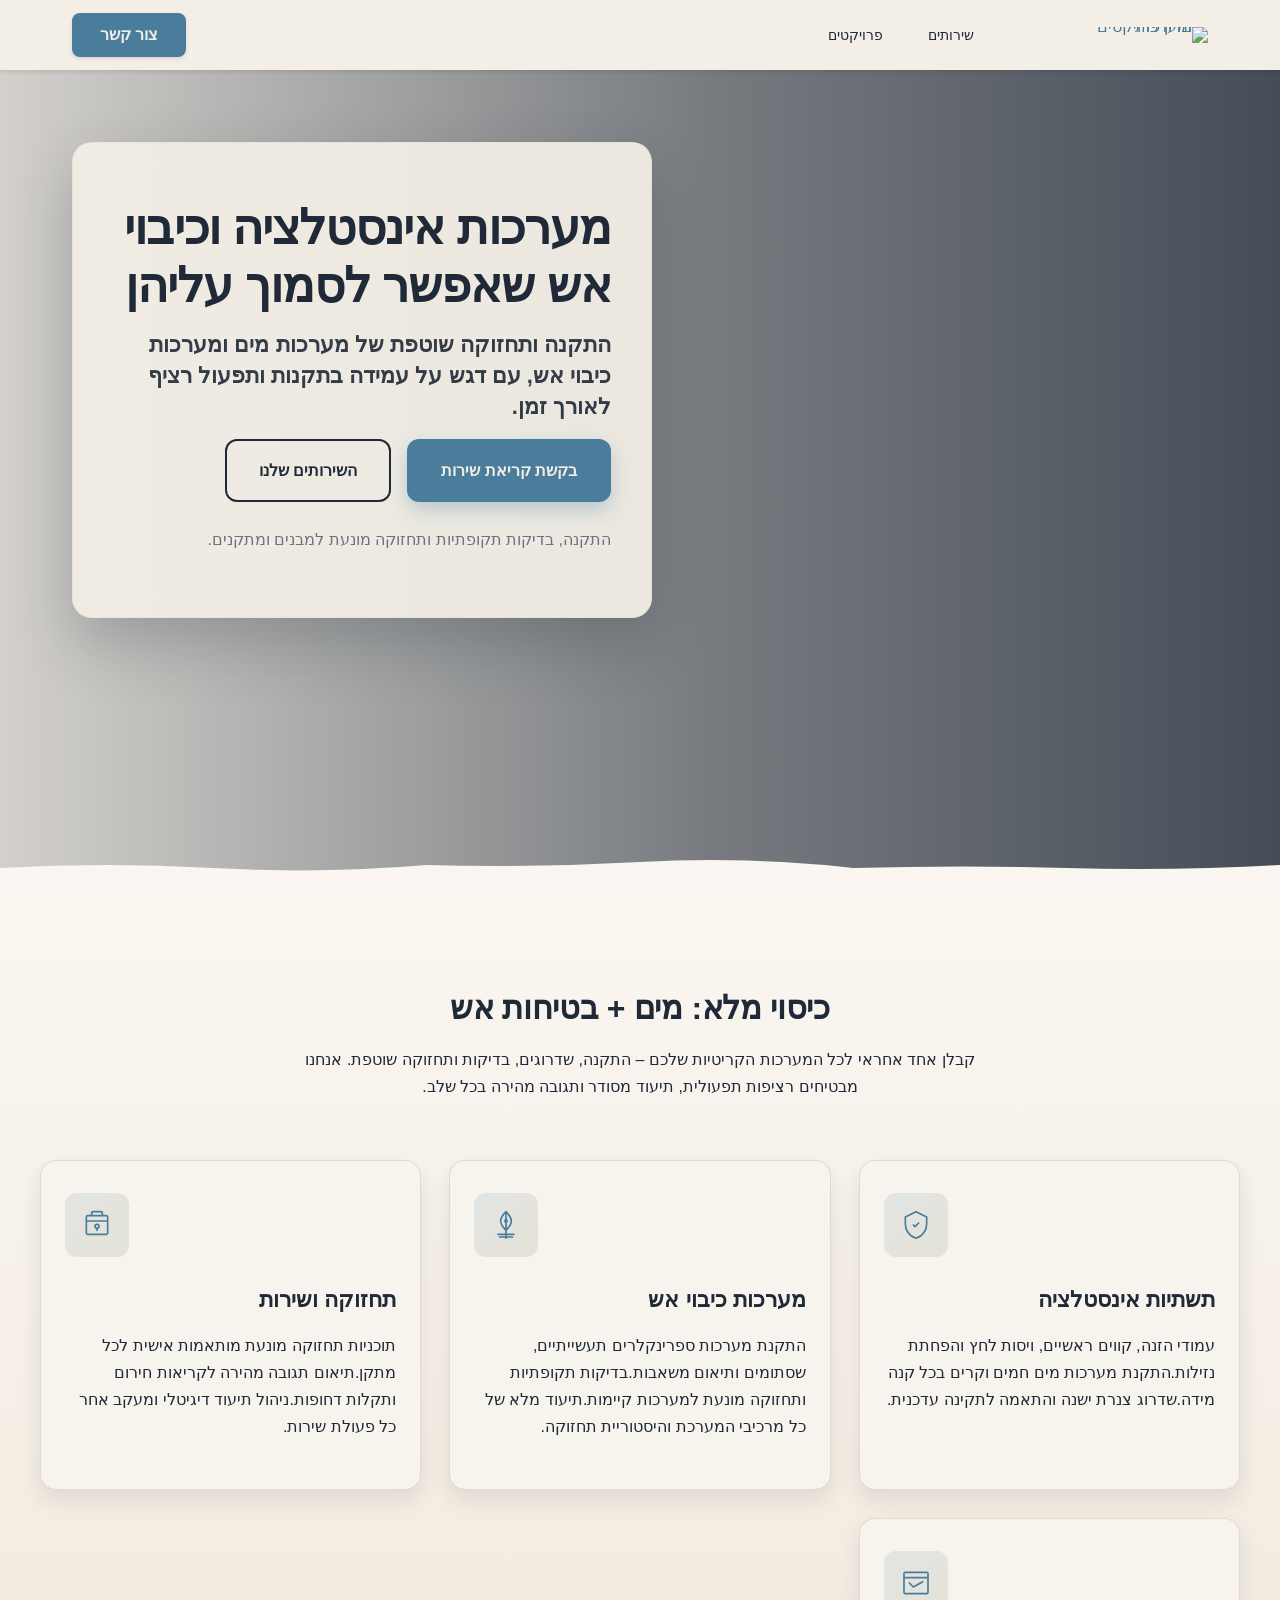
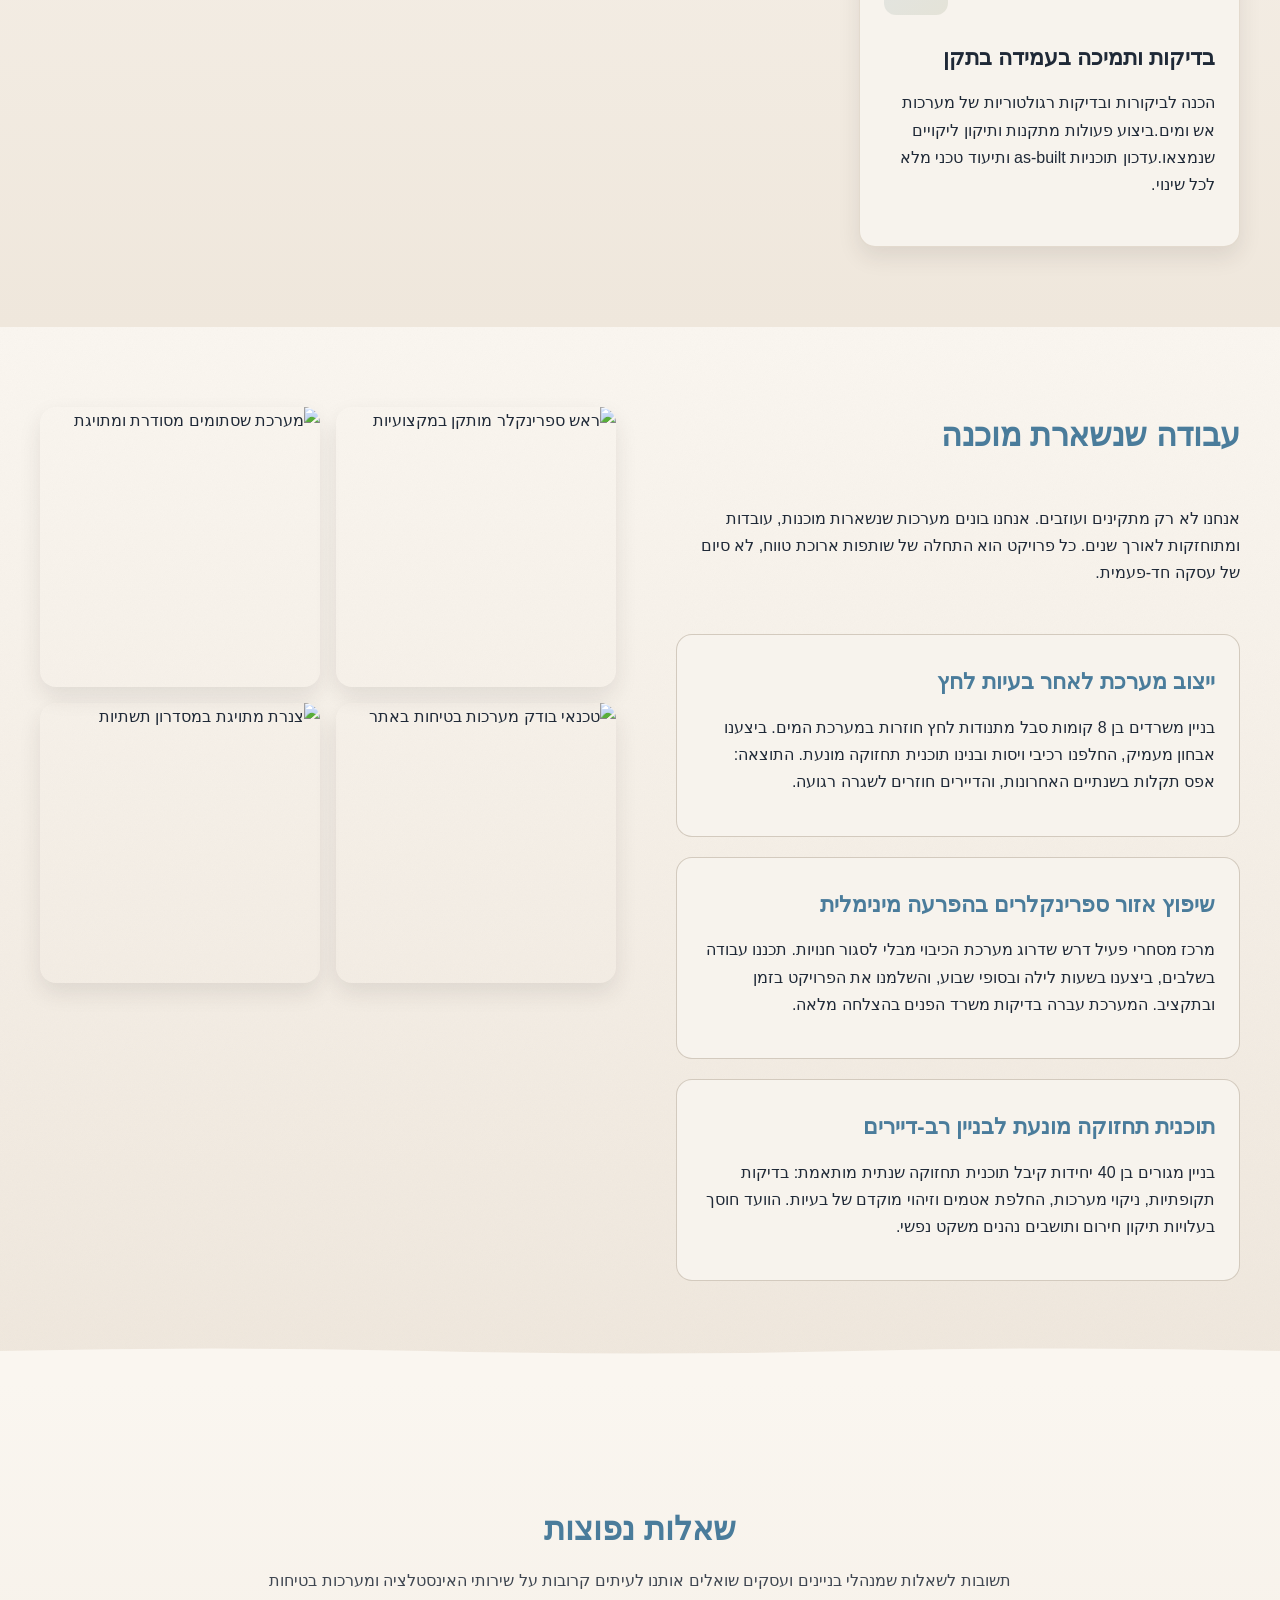
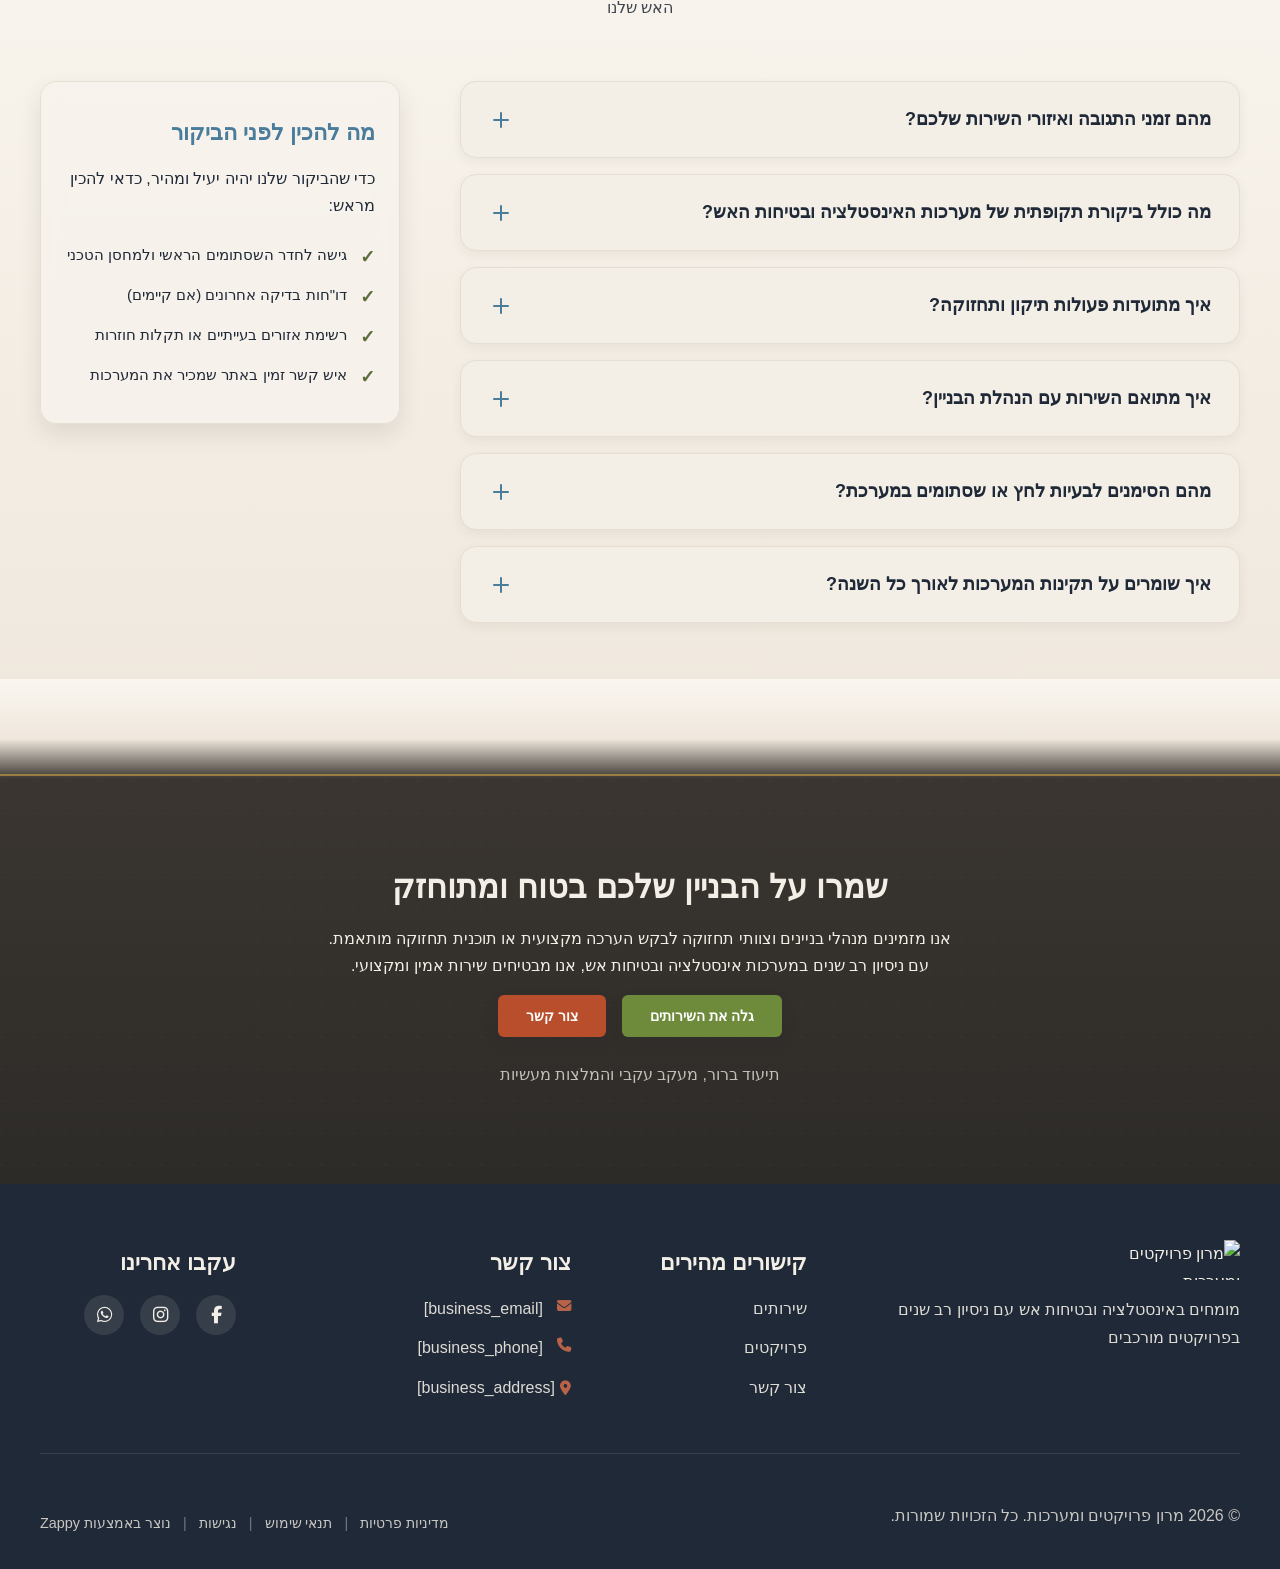
==== commit 66b98e78: "Background sync: Progressive GitHub Sync" ====
--- a/public/index.html
+++ b/public/index.html
@@ -1 +1 @@
-<!doctype html><html dir="rtl" lang="he"><head><meta charset="UTF-8"><meta content="width=device-width,initial-scale=1" name="viewport"><meta content="index, follow" name="robots"><title>מערכות כיבוי אש למפעלים מתקדמות — מרון פרויקטים ומערכות</title><meta content="התקנה ותחזוקה של מערכות כיבוי אש תעשייתיות ואינסטלציה מקצועית למפעלים ועסקים. פתרונות בטיחות אש מותאמים אישית עם ניסיון רב שנים בתשתיות קריטיות." name="description"><meta content="מערכות כיבוי אש למפעלים, אינסטלציה תעשייתית ישראל, מערכות כיבוי אש, התקנת ספרינקלרים, בטיחות אש תעשייתית" name="keywords"><script>!function(){"use strict";var t="8b974622-8b8c-4fd1-a0ab-9fc183e38a20",e="https://api.zappy5.com/api/analytics/track",a=18e5,n=2592e6,o=!0,i=!0,r=!0;var s=function(){var e="zappy_visitor_"+t,a=null;try{if(a=localStorage.getItem(e)){var o=JSON.parse(a),i=Date.now();if(i-o.created<n)return o.lastSeen=i,localStorage.setItem(e,JSON.stringify(o)),o.id}}catch(t){console.warn("Zappy Analytics: LocalStorage not available")}var r="zv_"+Date.now()+"_"+Math.random().toString(36).substr(2,9);try{localStorage.setItem(e,JSON.stringify({id:r,created:Date.now(),lastSeen:Date.now()}))}catch(t){}return r}(),c=function(){var e="zappy_session_"+t,n=null;try{if(n=sessionStorage.getItem(e)){var o=JSON.parse(n),i=Date.now();if(i-o.timestamp<a)return o.timestamp=i,sessionStorage.setItem(e,JSON.stringify(o)),o.id}}catch(t){console.warn("Zappy Analytics: SessionStorage not available")}var r="zs_"+Date.now()+"_"+Math.random().toString(36).substr(2,9);try{sessionStorage.setItem(e,JSON.stringify({id:r,timestamp:Date.now()}))}catch(t){}return r}();function l(a,n){n=n||{};var o={website_id:t,event_type:a,page_path:window.location.pathname,referrer:document.referrer||"direct",visitor_id:s,session_id:c,metadata:n};if(navigator.sendBeacon){var i=new Blob([JSON.stringify(o)],{type:"application/json"});navigator.sendBeacon(e,i)}else fetch(e,{method:"POST",headers:{"Content-Type":"application/json"},body:JSON.stringify(o),keepalive:!0}).catch(function(t){console.warn("Zappy Analytics: Failed to track event",t)})}o&&l("pageview",{title:document.title,url:window.location.href}),i&&document.addEventListener("click",function(t){var e=t.target;if("BUTTON"===e.tagName||e.closest("button")){var a="BUTTON"===e.tagName?e:e.closest("button");l("click",{element:"button",text:a.textContent.trim().substring(0,100),id:a.id||null,class:a.className||null})}else if("A"===e.tagName||e.closest("a")){var n="A"===e.tagName?e:e.closest("a");l("navigation",{element:"link",text:n.textContent.trim().substring(0,100),href:n.href,external:n.hostname!==window.location.hostname})}},!0),r&&document.addEventListener("submit",function(t){var e=t.target;l("form_submit",{form_id:e.id||null,form_name:e.name||null,form_action:e.action||null,form_method:e.method||"GET"})},!0);var d=Date.now();window.addEventListener("beforeunload",function(){l("page_unload",{time_on_page:Math.floor((Date.now()-d)/1e3),page_path:window.location.pathname})}),window.zappyAnalytics={track:l,getVisitorId:function(){return s},getSessionId:function(){return c}}}()</script><meta content="מערכות כיבוי אש למפעלים מתקדמות — מרון פרויקטים ומערכות" property="og:title"><meta content="התקנה ותחזוקה של מערכות כיבוי אש תעשייתיות ואינסטלציה מקצועית למפעלים ועסקים. פתרונות בטיחות אש מותאמים אישית עם ניסיון רב שנים בתשתיות קריטיות." property="og:description"><meta content="website" property="og:type"><meta content="he_IL" property="og:locale"><meta content="summary_large_image" name="twitter:card"><meta content="מערכות כיבוי אש למפעלים מתקדמות — מרון פרויקטים ומערכות" name="twitter:title"><meta content="התקנה ותחזוקה של מערכות כיבוי אש תעשייתיות ואינסטלציה מקצועית למפעלים ועסקים. פתרונות בטיחות אש מותאמים אישית עם ניסיון רב שנים בתשתיות קריטיות." name="twitter:description"><link href="https://cdnjs.cloudflare.com/ajax/libs/font-awesome/6.4.0/css/all.min.css" rel="stylesheet"><link href="/assets/favicon.ico" rel="icon" type="image/x-icon"><link href="/assets/favicon-16x16.png" rel="icon" type="image/png" sizes="16x16"><link href="/assets/favicon-32x32.png" rel="icon" type="image/png" sizes="32x32"><link href="/assets/favicon-48x48.png" rel="icon" type="image/png" sizes="48x48"><link href="/assets/favicon-192x192.png" rel="icon" type="image/png" sizes="192x192"><link href="/assets/favicon-512x512.png" rel="icon" type="image/png" sizes="512x512"><link href="/assets/apple-touch-icon.png" rel="apple-touch-icon"><link href="https://cdn.jsdelivr.net/npm/vanilla-cookieconsent@3/dist/cookieconsent.css" rel="stylesheet"><script src="https://cdn.jsdelivr.net/npm/vanilla-cookieconsent@3/dist/cookieconsent.umd.js"></script><script src="https://cdn.jsdelivr.net/gh/mickidum/acc_toolbar/acctoolbar/acctoolbar.min.js"></script><link href="/styles.css" rel="stylesheet"><style id="zappy-dropdown-submenu-styles">#navMenu li:has(.sub-menu),.nav-menu li:has(.sub-menu),.navbar li:has(.sub-menu),nav li:has(.sub-menu){position:relative}#navMenu .sub-menu,.nav-menu .sub-menu,.navbar .sub-menu,nav .sub-menu{display:block!important;position:absolute!important;top:100%;left:0;min-width:220px;background:#fff;border-radius:8px;box-shadow:0 8px 25px rgba(0,0,0,.15);padding:8px 0;opacity:0;visibility:hidden;transform:translateY(10px);transition:all .3s ease;z-index:1000;list-style:none;pointer-events:none}#navMenu li:hover>.sub-menu,.nav-menu li:hover>.sub-menu,.navbar li:hover>.sub-menu,nav li:hover>.sub-menu{opacity:1!important;visibility:visible!important;transform:translateY(0)!important;pointer-events:auto!important}.sub-menu li{list-style:none;margin:0;padding:0}.sub-menu a{display:block!important;padding:10px 16px!important;color:#333!important;font-weight:500;text-decoration:none;white-space:nowrap;transition:background-color .2s}.sub-menu a:hover{background-color:#f5f5f5}[dir=rtl] .nav-menu .sub-menu,[dir=rtl] .navbar .sub-menu,[dir=rtl] nav .sub-menu,html[lang=ar] .nav-menu .sub-menu,html[lang=ar] .navbar .sub-menu,html[lang=ar] nav .sub-menu,html[lang=he] .nav-menu .sub-menu,html[lang=he] .navbar .sub-menu,html[lang=he] nav .sub-menu{left:auto!important;right:0!important}.sub-menu:empty,.sub-menu:not(:has(li)),.sub-menu:not(:has(li:not(.zappy-hidden-menu-item))){display:none!important;opacity:0!important;visibility:hidden!important;pointer-events:none!important}li:has(.menu-group-title):hover>.sub-menu{opacity:1!important;visibility:visible!important;transform:translateY(0)!important;pointer-events:auto!important}#navMenu>li>.menu-group-title,.nav-menu>li>.menu-group-title{display:inline-block;padding:.5rem 1rem;cursor:default;user-select:none}@media (max-width:768px){#navMenu .sub-menu,.nav-menu .sub-menu,.navbar .sub-menu,nav .sub-menu{position:static!important;transform:none!important;box-shadow:none!important;background:0 0!important;max-height:0;overflow:hidden;opacity:0;visibility:hidden;transition:max-height .3s ease,opacity .3s ease;padding:0!important;border-radius:0!important}.sub-menu.mobile-expanded{max-height:500px!important;opacity:1!important;visibility:visible!important;padding:8px 0 8px 16px!important}[dir=rtl] .sub-menu.mobile-expanded,html[lang=he] .sub-menu.mobile-expanded{padding:8px 16px 8px 0!important}#navMenu li:hover>.sub-menu,.nav-menu li:hover>.sub-menu,.navbar li:hover>.sub-menu,nav li:hover>.sub-menu{opacity:0;visibility:hidden;pointer-events:none}#navMenu li>.sub-menu.mobile-expanded,.nav-menu li>.sub-menu.mobile-expanded,.navbar li>.sub-menu.mobile-expanded,nav li>.sub-menu.mobile-expanded{opacity:1!important;visibility:visible!important;pointer-events:auto!important}#navMenu li:has(.sub-menu),.nav-menu li:has(.sub-menu),.navbar li:has(.sub-menu),nav li:has(.sub-menu){display:flex!important;flex-wrap:wrap!important;align-items:center!important;position:relative!important;min-height:44px!important}#navMenu li:has(.sub-menu)>a,.nav-menu li:has(.sub-menu)>a,.navbar li:has(.sub-menu)>a,nav li:has(.sub-menu)>a{flex:1!important;min-width:0!important}#navMenu li:has(.sub-menu)>.menu-group-title,.nav-menu li:has(.sub-menu)>.menu-group-title,.navbar li:has(.sub-menu)>.menu-group-title,nav li:has(.sub-menu)>.menu-group-title{flex:1!important;min-width:0!important;padding:0!important;line-height:inherit!important}#navMenu li:has(.sub-menu)>.sub-menu,.nav-menu li:has(.sub-menu)>.sub-menu,.navbar li:has(.sub-menu)>.sub-menu,nav li:has(.sub-menu)>.sub-menu{flex-basis:100%!important;width:100%!important}#navMenu li:has(.sub-menu)>a [class*=arrow],#navMenu li:has(.sub-menu)>a [class*=chevron],.nav-menu li:has(.sub-menu)>a .fa-angle-down,.nav-menu li:has(.sub-menu)>a .fa-chevron-down,.nav-menu li:has(.sub-menu)>a [class*=arrow],.nav-menu li:has(.sub-menu)>a [class*=chevron],nav li:has(.sub-menu)>a [class*=arrow],nav li:has(.sub-menu)>a [class*=chevron]{display:none!important;visibility:hidden!important}.mobile-submenu-toggle{display:flex!important;align-items:center!important;justify-content:center!important;width:44px!important;height:auto!important;background:0 0!important;border:none!important;cursor:pointer!important;color:var(--text-dark)!important;position:static!important;flex-shrink:0!important;align-self:stretch!important;z-index:2!important;padding:0!important;margin:0!important}.mobile-submenu-toggle::after{content:''!important;width:0!important;height:0!important;border-left:6px solid transparent!important;border-right:6px solid transparent!important;border-top:7px solid currentColor!important;transition:transform .3s ease!important}.mobile-submenu-toggle.expanded::after{transform:rotate(180deg)!important}.sub-menu a{padding:10px 0!important;display:block!important;color:var(--text-dark)!important}.navbar .sub-menu li a,.zappy-products-dropdown .sub-menu a,nav.navbar .sub-menu li a{color:var(--text-dark)!important}}@media (min-width:769px){.mobile-submenu-toggle{display:none!important}}</style><style id="zappy-widget-visibility">#mic-access-tool-box,#mic-access-tool-general-button,#mic-init-access-tool #mic-access-tool-box,#mic-init-access-tool #mic-access-tool-general-button,#mic-init-access-tool .mic-access-tool-general-button,._access-icon,._access-menu,.mic-access-tool-box,.mic-access-tool-general-button,div[id*=mic-access-tool-box]{display:none!important;visibility:hidden!important;opacity:0!important;pointer-events:none!important}</style></head><body><nav class="navbar" dir="rtl"><button class="mobile-toggle" aria-label="Menu" id="mobileToggle"><svg viewbox="0 0 24 24" fill="none" class="hamburger-icon" height="24" width="24"><path d="M3 12h18M3 6h18M3 18h18" stroke="currentColor" stroke-linecap="round" stroke-width="2"></path></svg><svg viewbox="0 0 24 24" fill="none" class="close-icon" height="24" width="24" style="display:none"><path d="M18 6L6 18M6 6l12 12" stroke="currentColor" stroke-linecap="round" stroke-width="2"></path></svg></button><button class="phone-header-btn" aria-label="Call"><svg viewbox="0 0 24 24" fill="currentColor" height="20" width="20"><path d="M22 16.92v3a2 2 0 0 1-2.18 2 19.79 19.79 0 0 1-8.63-3.07 19.5 19.5 0 0 1-6-6 19.79 19.79 0 0 1-3.07-8.67A2 2 0 0 1 4.11 2h3a2 2 0 0 1 2 1.72 12.84 12.84 0 0 0 .7 2.81 2 2 0 0 1-.45 2.11L8.09 9.91a16 16 0 0 0 6 6l1.27-1.27a2 2 0 0 1 2.11-.45 12.84 12.84 0 0 0 2.81.7A2 2 0 0 1 22 16.92z"></path></svg></button><div class="nav-container"><div class="nav-brand"><a href="/" class="logo-link"><img alt="מרון פרויקטים ומערכות" src="/assets/business-logo.webp" class="logo"></a></div><ul class="nav-menu" id="navMenu"><li><a href="/services">שירותים</a></li><li><a href="/projects">פרויקטים</a></li></ul><div class="nav-cta-container"><a href="/contact" class="nav-cta-btn">צור קשר</a></div></div></nav><main><section class="index-hero-section" data-layout-spec="בית-hero" data-hero-type="fullscreen-scrim"><div class="index-hero-section__bg-wrapper"><img alt="טכנאי מערכות כיבוי אש בודק מערכת ספרינקלרים" src="/assets/site-index-hero-bg.webp" data-context="Professional Israeli plumber or fire safety technician in work uniform inspecting a clean, modern sprinkler manifold valve assembly mounted on a wall in a well-lit building utility room. The technician is focused on checking the brass valves and pressure gauges. The environment is tidy with white walls, organized pipes, and warm ambient lighting. The scene conveys professionalism, safety compliance, and technical expertise in plumbing and fire suppression systems." data-placeholder="index-hero-bg" height="1080" width="1920" class="index-hero-section__bg-image" data-hero-bg="true" data-preserve-bg="0"></div><div class="index-hero-section__scrim" aria-hidden="true"></div><div class="index-hero-section__content"><div class="index-hero-section__overlay-card"><h1 class="index-hero-section__headline">מערכות אינסטלציה וכיבוי אש שאפשר לסמוך עליהן</h1><h3 class="index-hero-section__subtitle">התקנה ותחזוקה שוטפת של מערכות מים ומערכות כיבוי אש, עם דגש על עמידה בתקנות ותפעול רציף לאורך זמן.</h3><div class="index-hero-section__cta-row"><a href="/contact" class="index-hero-section__btn index-hero-section__btn--primary">בקשת קריאת שירות</a><a href="/services" class="index-hero-section__btn index-hero-section__btn--secondary">השירותים שלנו</a></div><p class="index-hero-section__trust-line">התקנה, בדיקות תקופתיות ותחזוקה מונעת למבנים ומתקנים.</p></div></div><div class="index-hero-section__divider-wrapper"><svg viewbox="0 0 1200 80" xmlns="http://www.w3.org/2000/svg" aria-hidden="true" data-no-icon-edit="true" preserveaspectratio="none"><defs><linearGradient id="index-hero-wave-gradient" x1="0%" x2="0%" y1="0%" y2="100%"><stop offset="0%" style="stop-color:var(--bg-light);stop-opacity:1"></stop><stop offset="100%" style="stop-color:var(--bg-light);stop-opacity:0.95"></stop></linearGradient></defs><path d="M0,80 L0,48 Q100,42 200,48 T400,45 Q500,48 600,42 T800,48 Q900,45 1000,48 T1200,45 L1200,80 Z" fill="#FAF6F0"></path><path d="M0,80 L0,52 Q100,46 200,52 T400,49 Q500,52 600,46 T800,52 Q900,49 1000,52 T1200,49 L1200,80 Z" fill="#FAF6F0" opacity="0.6"></path></svg></div></section><section class="index-services-section" data-layout-spec="בית-services"><div class="index-services-container"><div class="index-services-intro"><h2>כיסוי מלא: מים + בטיחות אש</h2><p>קבלן אחד אחראי לכל המערכות הקריטיות שלכם – התקנה, שדרוגים, בדיקות ותחזוקה שוטפת. אנחנו מבטיחים רציפות תפעולית, תיעוד מסודר ותגובה מהירה בכל שלב.</p></div><div class="index-services-grid"><div class="index-services-card"><div class="index-services-card-header"><svg viewbox="0 0 24 24" xmlns="http://www.w3.org/2000/svg" class="index-services-card-icon" data-element-type="icon" data-icon-type="svg" fill="none"><path d="M12 2.69L12 21.31M12 2.69C10.5 4.5 9 7 9 10C9 13 10.34 15 12 15C13.66 15 15 13 15 10C15 7 13.5 4.5 12 2.69Z" stroke="currentColor" stroke-linecap="round" stroke-width="2" stroke-linejoin="round"></path></svg><h3>תשתיות אינסטלציה</h3></div><p>עמודי הזנה, קווים ראשיים, ויסות לחץ והפחתת נזילות.<br>התקנת מערכות מים חמים וקרים בכל קנה מידה.<br>שדרוג צנרת ישנה והתאמה לתקינה עדכנית.</p></div><div class="index-services-card"><div class="index-services-card-header"><svg viewbox="0 0 24 24" xmlns="http://www.w3.org/2000/svg" class="index-services-card-icon" data-element-type="icon" data-icon-type="svg" fill="none"><path d="M12 2L9.5 7L4 8L8 12L7 17.5L12 15L17 17.5L16 12L20 8L14.5 7L12 2Z" stroke="currentColor" stroke-linecap="round" stroke-width="2" stroke-linejoin="round"></path><path d="M12 8V15M9 11L15 11" stroke="currentColor" stroke-linecap="round" stroke-width="2"></path></svg><h3>מערכות כיבוי אש</h3></div><p>התקנת מערכות ספרינקלרים תעשייתיים, שסתומים ותיאום משאבות.<br>בדיקות תקופתיות ותחזוקה מונעת למערכות קיימות.<br>תיעוד מלא של כל מרכיבי המערכת והיסטוריית תחזוקה.</p></div><div class="index-services-card"><div class="index-services-card-header"><svg viewbox="0 0 24 24" xmlns="http://www.w3.org/2000/svg" class="index-services-card-icon" data-element-type="icon" data-icon-type="svg" fill="none"><path d="M12 6V12L16 14M22 12C22 17.523 17.523 22 12 22C6.477 22 2 17.523 2 12C2 6.477 6.477 2 12 2C17.523 2 22 6.477 22 12Z" stroke="currentColor" stroke-linecap="round" stroke-width="2" stroke-linejoin="round"></path></svg><h3>תחזוקה ושירות</h3></div><p>תוכניות תחזוקה מונעת מותאמות אישית לכל מתקן.<br>תיאום תגובה מהירה לקריאות חירום ותקלות דחופות.<br>ניהול תיעוד דיגיטלי ומעקב אחר כל פעולת שירות.</p></div><div class="index-services-card"><div class="index-services-card-header"><svg viewbox="0 0 24 24" xmlns="http://www.w3.org/2000/svg" class="index-services-card-icon" data-element-type="icon" data-icon-type="svg" fill="none"><path d="M9 12L11 14L15 10M21 12C21 16.971 16.971 21 12 21C7.029 21 3 16.971 3 12C3 7.029 7.029 3 12 3C16.971 3 21 7.029 21 12Z" stroke="currentColor" stroke-linecap="round" stroke-width="2" stroke-linejoin="round"></path></svg><h3>בדיקות ותמיכה בעמידה בתקן</h3></div><p>הכנה לביקורות ובדיקות רגולטוריות של מערכות אש ומים.<br>ביצוע פעולות מתקנות ותיקון ליקויים שנמצאו.<br>עדכון תוכניות as-built ותיעוד טכני מלא לכל שינוי.</p></div></div></div><div class="index-services-divider-wrapper"><svg viewbox="0 0 1200 60" xmlns="http://www.w3.org/2000/svg" aria-hidden="true" data-no-icon-edit="true" preserveaspectratio="none"><defs><pattern height="4" id="dotted-grain-services" patternunits="userSpaceOnUse" width="4" x="0" y="0"><circle cx="2" cy="2" fill="rgba(226,216,203,0.4)" r="0.5"></circle></pattern></defs><path d="M0,60 L0,30 L1200,50 L1200,60 Z" fill="#FAF6F0"></path><path d="M0,60 L0,30 L1200,50 L1200,60 Z" fill="#FAF6F0"></path></svg></div></section><section class="index-case-studies-section" data-layout-spec="בית-case-studies"><div class="index-case-studies-container"><div class="index-case-studies-content"><h2>עבודה שנשארת מוכנה</h2><p class="index-case-studies-intro">אנחנו לא רק מתקינים ועוזבים. אנחנו בונים מערכות שנשארות מוכנות, עובדות ומתוחזקות לאורך שנים. כל פרויקט הוא התחלה של שותפות ארוכת טווח, לא סיום של עסקה חד-פעמית.</p><div class="index-case-studies-snapshots"><div class="index-case-studies-snapshot-card"><h3>ייצוב מערכת לאחר בעיות לחץ</h3><p>בניין משרדים בן 8 קומות סבל מתנודות לחץ חוזרות במערכת המים. ביצענו אבחון מעמיק, החלפנו רכיבי ויסות ובנינו תוכנית תחזוקה מונעת. התוצאה: אפס תקלות בשנתיים האחרונות, והדיירים חוזרים לשגרה רגועה.</p></div><div class="index-case-studies-snapshot-card"><h3>שיפוץ אזור ספרינקלרים בהפרעה מינימלית</h3><p>מרכז מסחרי פעיל דרש שדרוג מערכת הכיבוי מבלי לסגור חנויות. תכננו עבודה בשלבים, ביצענו בשעות לילה ובסופי שבוע, והשלמנו את הפרויקט בזמן ובתקציב. המערכת עברה בדיקות משרד הפנים בהצלחה מלאה.</p></div><div class="index-case-studies-snapshot-card"><h3>תוכנית תחזוקה מונעת לבניין רב-דיירים</h3><p>בניין מגורים בן 40 יחידות קיבל תוכנית תחזוקה שנתית מותאמת: בדיקות תקופתיות, ניקוי מערכות, החלפת אטמים וזיהוי מוקדם של בעיות. הוועד חוסך בעלויות תיקון חירום ותושבים נהנים משקט נפשי.</p></div></div></div><div class="index-case-studies-imagery"><div class="index-case-studies-image-grid"><img alt="ראש ספרינקלר מותקן במקצועיות" src="/assets/site-index-case-studies-image-1.webp" data-context="Close-up of a professional fire sprinkler head installed in a commercial ceiling, showing clean installation with proper spacing and modern chrome finish, well-lit with natural light, technical photography style" data-placeholder="index-case-studies-image-1" height="280" width="280"> <img alt="מערכת שסתומים מסודרת ומתויגת" src="/assets/site-index-case-studies-image-2.webp" data-context="Clean and organized plumbing valve set with pressure gauges and copper pipes in a utility room, labeled pipes, professional installation, warm lighting, industrial photography" data-placeholder="index-case-studies-image-2" height="280" width="280"> <img alt="טכנאי בודק מערכות בטיחות באתר" src="/assets/site-index-case-studies-image-3.webp" data-context="Professional plumber or technician in work uniform checking fire safety equipment on-site, wearing safety vest, holding clipboard, commercial building background, natural daylight" data-placeholder="index-case-studies-image-3" height="280" width="280"> <img alt="צנרת מתויגת במסדרון תשתיות" src="/assets/site-index-case-studies-image-4.webp" data-context="Labeled copper and PVC pipes running along a utility corridor ceiling, color-coded tags, organized cable management, clean industrial environment, professional plumbing installation" data-placeholder="index-case-studies-image-4" height="280" width="280"></div></div></div><div class="index-case-studies-divider-wrapper"><svg viewbox="0 0 1200 80" xmlns="http://www.w3.org/2000/svg" aria-hidden="true" data-no-icon-edit="true" preserveaspectratio="none"><path d="M0,80 L0,50 Q200,45 400,50 T800,50 Q1000,45 1200,50 L1200,80 Z" fill="#FAF6F0"></path></svg></div></section><section class="index-faq-section" data-layout-spec="בית-faq"><div class="index-faq-section__container"><div class="index-faq-section__header"><h2>שאלות נפוצות</h2><p>תשובות לשאלות שמנהלי בניינים ועסקים שואלים אותנו לעיתים קרובות על שירותי האינסטלציה ומערכות בטיחות האש שלנו</p></div><div class="index-faq-section__content-wrapper"><div class="index-faq-section__accordion-container"><div class="index-faq-section__accordion-item"><button class="index-faq-section__accordion-trigger" aria-expanded="false"><span class="index-faq-section__question">מהם זמני התגובה ואיזורי השירות שלכם?</span><svg viewbox="0 0 24 24" xmlns="http://www.w3.org/2000/svg" class="index-faq-section__icon" data-element-type="icon" data-icon-type="svg" fill="none" height="24" width="24"><path d="M12 5v14M5 12h14" stroke="currentColor" stroke-linecap="round" stroke-width="2"></path></svg></button><div class="index-faq-section__accordion-content"><p>אנחנו מספקים שירות מהיר באזור המרכז והשפלה, עם זמן תגובה של עד 4 שעות במקרי חירום. לשירותי תחזוקה שוטפת אנחנו מתאמים מראש ומגיעים בזמן המדויק שנקבע. השירות שלנו זמין 24/7 למצבי חירום קריטיים.</p></div></div><div class="index-faq-section__accordion-item"><button class="index-faq-section__accordion-trigger" aria-expanded="false"><span class="index-faq-section__question">מה כולל ביקורת תקופתית של מערכות האינסטלציה ובטיחות האש?</span><svg viewbox="0 0 24 24" xmlns="http://www.w3.org/2000/svg" class="index-faq-section__icon" data-element-type="icon" data-icon-type="svg" fill="none" height="24" width="24"><path d="M12 5v14M5 12h14" stroke="currentColor" stroke-linecap="round" stroke-width="2"></path></svg></button><div class="index-faq-section__accordion-content"><p>הביקורת התקופתית שלנו כוללת בדיקה מקיפה של כל רכיבי המערכת: בדיקת לחצים ואיטום, בדיקת שסתומים ומשאבות, בדיקת מערכות גילוי עשן וספרינקלרים, וודוא תקינות חיבורים חשמליים. אנחנו גם בודקים את מערכות הניקוז ומזהים בעיות פוטנציאליות לפני שהן הופכות לתקלות רציניות.</p></div></div><div class="index-faq-section__accordion-item"><button class="index-faq-section__accordion-trigger" aria-expanded="false"><span class="index-faq-section__question">איך מתועדות פעולות תיקון ותחזוקה?</span><svg viewbox="0 0 24 24" xmlns="http://www.w3.org/2000/svg" class="index-faq-section__icon" data-element-type="icon" data-icon-type="svg" fill="none" height="24" width="24"><path d="M12 5v14M5 12h14" stroke="currentColor" stroke-linecap="round" stroke-width="2"></path></svg></button><div class="index-faq-section__accordion-content"><p>כל פעולה מתועדת בדו"ח מפורט שכולל תיאור הבעיה, הפעולות שבוצעו, חלקים שהוחלפו, ותמונות לפני ואחרי. אתם מקבלים העתק דיגיטלי של הדו"ח באותו יום, והמסמכים נשמרים גם במערכת שלנו לצורך מעקב היסטורי. זה חשוב במיוחד לעמידה בתקנות ובדיקות ביטוח.</p></div></div><div class="index-faq-section__accordion-item"><button class="index-faq-section__accordion-trigger" aria-expanded="false"><span class="index-faq-section__question">איך מתואם השירות עם הנהלת הבניין?</span><svg viewbox="0 0 24 24" xmlns="http://www.w3.org/2000/svg" class="index-faq-section__icon" data-element-type="icon" data-icon-type="svg" fill="none" height="24" width="24"><path d="M12 5v14M5 12h14" stroke="currentColor" stroke-linecap="round" stroke-width="2"></path></svg></button><div class="index-faq-section__accordion-content"><p>אנחנו עובדים בשיתוף פעולה הדוק עם מנהלי הבניינים ומתאמים כל ביקור מראש. לפני עבודות תחזוקה אנחנו שולחים הודעה מוקדמת, ובסיום העבודה אנחנו מוודאים שהכל תקין ומסודר. במקרה של תקלה דחופה אנחנו מעדכנים בזמן אמת ומסבירים את הפעולות הנדרשות.</p></div></div><div class="index-faq-section__accordion-item"><button class="index-faq-section__accordion-trigger" aria-expanded="false"><span class="index-faq-section__question">מהם הסימנים לבעיות לחץ או שסתומים במערכת?</span><svg viewbox="0 0 24 24" xmlns="http://www.w3.org/2000/svg" class="index-faq-section__icon" data-element-type="icon" data-icon-type="svg" fill="none" height="24" width="24"><path d="M12 5v14M5 12h14" stroke="currentColor" stroke-linecap="round" stroke-width="2"></path></svg></button><div class="index-faq-section__accordion-content"><p>סימנים מרכזיים כוללים: לחץ מים חלש או משתנה בברזים, רעשים יוצאי דופן בצנרת, טפטוף מתמיד מברזים, כתמי רטיבות בקירות או תקרות, ועליית חשבון מים פתאומית. אם אתם מזהים אחד מהסימנים האלה, כדאי לפנות אלינו מיד לבדיקה מקצועית.</p></div></div><div class="index-faq-section__accordion-item"><button class="index-faq-section__accordion-trigger" aria-expanded="false"><span class="index-faq-section__question">איך שומרים על תקינות המערכות לאורך כל השנה?</span><svg viewbox="0 0 24 24" xmlns="http://www.w3.org/2000/svg" class="index-faq-section__icon" data-element-type="icon" data-icon-type="svg" fill="none" height="24" width="24"><path d="M12 5v14M5 12h14" stroke="currentColor" stroke-linecap="round" stroke-width="2"></path></svg></button><div class="index-faq-section__accordion-content"><p>אנחנו ממליצים על תוכנית תחזוקה מונעת שכוללת ביקורות רבעוניות, ניקוי מערכות ניקוז לפני החורף, בדיקת מערכות כיבוי אש פעמיים בשנה, והחלפת רכיבים בלאי לפי לוח זמנים. התוכנית הזו מבטיחה עמידה בתקנות, מונעת תקלות יקרות, ומאריכה את חיי המערכות.</p></div></div></div><aside class="index-faq-section__side-note"><h3>מה להכין לפני הביקור</h3><p>כדי שהביקור שלנו יהיה יעיל ומהיר, כדאי להכין מראש:</p><ul><li>גישה לחדר השסתומים הראשי ולמחסן הטכני</li><li>דו"חות בדיקה אחרונים (אם קיימים)</li><li>רשימת אזורים בעייתיים או תקלות חוזרות</li><li>איש קשר זמין באתר שמכיר את המערכות</li></ul></aside></div></div><div class="index-faq-section__divider-wrapper"><svg viewbox="0 0 1200 100" xmlns="http://www.w3.org/2000/svg" aria-hidden="true" data-no-icon-edit="true" preserveaspectratio="none"><defs><linearGradient id="faq-divider-gradient" x1="0%" x2="0%" y1="0%" y2="100%"><stop offset="0%" style="stop-color:#FAF6F0;stop-opacity:1"></stop><stop offset="60%" style="stop-color:#EFE7DC;stop-opacity:1"></stop><stop offset="100%" style="stop-color:#3A3530;stop-opacity:1"></stop></linearGradient></defs><rect fill="url(#faq-divider-gradient)" height="100" width="1200" x="0" y="0"></rect><line opacity="0.6" stroke="#CFA23E" stroke-width="2" x1="0" x2="1200" y1="96" y2="96"></line></svg></div></section><section class="index-cta-section" data-layout-spec="בית-cta"><div class="index-cta-container"><h2 class="index-cta-heading">שמרו על הבניין שלכם בטוח ומתוחזק</h2><p class="index-cta-description">אנו מזמינים מנהלי בניינים וצוותי תחזוקה לבקש הערכה מקצועית או תוכנית תחזוקה מותאמת. עם ניסיון רב שנים במערכות אינסטלציה ובטיחות אש, אנו מבטיחים שירות אמין ומקצועי.</p><div class="index-cta-buttons"><a href="/contact" class="btn-primary index-cta-btn-primary">צור קשר</a><a href="/services" class="btn-secondary index-cta-btn-secondary">גלה את השירותים</a></div><p class="index-cta-reassurance">תיעוד ברור, מעקב עקבי והמלצות מעשיות</p></div></section></main><footer class="site-footer"><div class="footer-container"><div class="footer-top"><div class="footer-column company-info"><img alt="מרון פרויקטים ומערכות" src="/assets/business-logo.webp" class="logo"><p class="company-description">מומחים באינסטלציה ובטיחות אש עם ניסיון רב שנים בפרויקטים מורכבים</p></div><div class="footer-column quick-links"><h3>קישורים מהירים</h3><ul><li><a href="/services">שירותים</a></li><li><a href="/projects">פרויקטים</a></li><li><a href="/contact">צור קשר</a></li></ul></div><div class="footer-column contact-info"><h3>צור קשר</h3><ul><li><i class="fas fa-envelope"></i><a href="mailto:[business_email]">[business_email]</a></li><li><i class="fas fa-phone"></i><a href="tel:[business_phone]">[business_phone]</a></li><li><a href="/"><i class="fas fa-map-marker-alt"></i><span>[business_address]</span></a></li></ul></div><div class="footer-column social-media"><h3>עקבו אחרינו</h3><div class="social-links"><a href="[facebook_handle]" aria-label="Facebook" rel="noopener" target="_blank"><i class="fab fa-facebook-f"></i></a><a href="[instagram_handle]" aria-label="Instagram" rel="noopener" target="_blank"><i class="fab fa-instagram"></i></a><a href="[whatsapp_handle]" aria-label="WhatsApp" rel="noopener" target="_blank"><i class="fab fa-whatsapp"></i></a></div></div></div><div class="footer-bottom"><div class="copyright"><p>© 2026 מרון פרויקטים ומערכות. כל הזכויות שמורות.</p></div><div class="footer-links"><a href="/privacy">מדיניות פרטיות</a><span class="separator">|</span><a href="/terms">תנאי שימוש</a><span class="separator">|</span><a href="/accessibility">נגישות</a><span class="separator">|</span><a href="https://zappy5.com" class="zappy-attribution" target="_blank">נוצר באמצעות Zappy</a></div></div></div></footer><a href="https://wa.me/[whatsapp_handle]" class="whatsapp-float" aria-label="WhatsApp"><i class="fab fa-whatsapp"></i></a><div data-integration="accessibility:toolbar"></div><script src="/script.js"></script><script id="zappy-mobile-submenu-script">!function(){function e(){if(window.innerWidth>768)return document.querySelectorAll(".mobile-submenu-toggle").forEach(function(e){e.remove()}),void document.querySelectorAll(".sub-menu.mobile-expanded").forEach(function(e){e.classList.remove("mobile-expanded")});document.querySelectorAll(".nav-menu li:has(.sub-menu), nav li:has(.sub-menu), .navbar li:has(.sub-menu), #navMenu li:has(.sub-menu)").forEach(function(e){if(!e.querySelector(".mobile-submenu-toggle")){var t=e.querySelector(".sub-menu"),n=e.querySelector(":scope > a");if(t&&n){var o=document.createElement("button");o.className="mobile-submenu-toggle",o.setAttribute("aria-label","Toggle submenu"),o.setAttribute("type","button"),n.insertAdjacentElement("afterend",o),o.addEventListener("click",function(e){e.preventDefault(),e.stopPropagation(),document.querySelectorAll(".sub-menu.mobile-expanded").forEach(function(e){if(e!==t){e.classList.remove("mobile-expanded");var n=e.parentElement.querySelector(".mobile-submenu-toggle");n&&n.classList.remove("expanded")}}),t.classList.toggle("mobile-expanded"),o.classList.toggle("expanded")})}}})}var t;"loading"===document.readyState?document.addEventListener("DOMContentLoaded",e):e(),window.addEventListener("resize",function(){clearTimeout(t),t=setTimeout(e,250)});var n=new MutationObserver(function(t){t.forEach(function(t){if("attributes"===t.type){var n=t.target;n.classList&&(n.classList.contains("active")||n.classList.contains("open"))&&setTimeout(e,100)}})});setTimeout(function(){document.querySelectorAll(".mobile-menu, .nav-menu, #navMenu, nav").forEach(function(e){n.observe(e,{attributes:!0,attributeFilter:["class","style"]})})},500)}()</script></body></html>+<!doctype html><html dir="rtl" lang="he"><head><meta charset="UTF-8"><meta content="width=device-width,initial-scale=1" name="viewport"><meta content="index, follow" name="robots"><title>מערכות כיבוי אש למפעלים מתקדמות — מרון פרויקטים ומערכות</title><meta content="התקנה ותחזוקה של מערכות כיבוי אש תעשייתיות ואינסטלציה מקצועית למפעלים ועסקים. פתרונות בטיחות אש מותאמים אישית עם ניסיון רב שנים בתשתיות קריטיות." name="description"><meta content="מערכות כיבוי אש למפעלים, אינסטלציה תעשייתית ישראל, מערכות כיבוי אש, התקנת ספרינקלרים, בטיחות אש תעשייתית" name="keywords"><script>!function(){"use strict";var t="8b974622-8b8c-4fd1-a0ab-9fc183e38a20",e="https://api.zappy5.com/api/analytics/track",a=18e5,n=2592e6,o=!0,i=!0,r=!0;var s=function(){var e="zappy_visitor_"+t,a=null;try{if(a=localStorage.getItem(e)){var o=JSON.parse(a),i=Date.now();if(i-o.created<n)return o.lastSeen=i,localStorage.setItem(e,JSON.stringify(o)),o.id}}catch(t){console.warn("Zappy Analytics: LocalStorage not available")}var r="zv_"+Date.now()+"_"+Math.random().toString(36).substr(2,9);try{localStorage.setItem(e,JSON.stringify({id:r,created:Date.now(),lastSeen:Date.now()}))}catch(t){}return r}(),c=function(){var e="zappy_session_"+t,n=null;try{if(n=sessionStorage.getItem(e)){var o=JSON.parse(n),i=Date.now();if(i-o.timestamp<a)return o.timestamp=i,sessionStorage.setItem(e,JSON.stringify(o)),o.id}}catch(t){console.warn("Zappy Analytics: SessionStorage not available")}var r="zs_"+Date.now()+"_"+Math.random().toString(36).substr(2,9);try{sessionStorage.setItem(e,JSON.stringify({id:r,timestamp:Date.now()}))}catch(t){}return r}();function l(a,n){n=n||{};var o={website_id:t,event_type:a,page_path:window.location.pathname,referrer:document.referrer||"direct",visitor_id:s,session_id:c,metadata:n};if(navigator.sendBeacon){var i=new Blob([JSON.stringify(o)],{type:"application/json"});navigator.sendBeacon(e,i)}else fetch(e,{method:"POST",headers:{"Content-Type":"application/json"},body:JSON.stringify(o),keepalive:!0}).catch(function(t){console.warn("Zappy Analytics: Failed to track event",t)})}o&&l("pageview",{title:document.title,url:window.location.href}),i&&document.addEventListener("click",function(t){var e=t.target;if("BUTTON"===e.tagName||e.closest("button")){var a="BUTTON"===e.tagName?e:e.closest("button");l("click",{element:"button",text:a.textContent.trim().substring(0,100),id:a.id||null,class:a.className||null})}else if("A"===e.tagName||e.closest("a")){var n="A"===e.tagName?e:e.closest("a");l("navigation",{element:"link",text:n.textContent.trim().substring(0,100),href:n.href,external:n.hostname!==window.location.hostname})}},!0),r&&document.addEventListener("submit",function(t){var e=t.target;l("form_submit",{form_id:e.id||null,form_name:e.name||null,form_action:e.action||null,form_method:e.method||"GET"})},!0);var d=Date.now();window.addEventListener("beforeunload",function(){l("page_unload",{time_on_page:Math.floor((Date.now()-d)/1e3),page_path:window.location.pathname})}),window.zappyAnalytics={track:l,getVisitorId:function(){return s},getSessionId:function(){return c}}}()</script><meta content="מערכות כיבוי אש למפעלים מתקדמות — מרון פרויקטים ומערכות" property="og:title"><meta content="התקנה ותחזוקה של מערכות כיבוי אש תעשייתיות ואינסטלציה מקצועית למפעלים ועסקים. פתרונות בטיחות אש מותאמים אישית עם ניסיון רב שנים בתשתיות קריטיות." property="og:description"><meta content="website" property="og:type"><meta content="he_IL" property="og:locale"><meta content="summary_large_image" name="twitter:card"><meta content="מערכות כיבוי אש למפעלים מתקדמות — מרון פרויקטים ומערכות" name="twitter:title"><meta content="התקנה ותחזוקה של מערכות כיבוי אש תעשייתיות ואינסטלציה מקצועית למפעלים ועסקים. פתרונות בטיחות אש מותאמים אישית עם ניסיון רב שנים בתשתיות קריטיות." name="twitter:description"><link href="https://cdnjs.cloudflare.com/ajax/libs/font-awesome/6.4.0/css/all.min.css" rel="stylesheet"><link href="/assets/favicon.ico" rel="icon" type="image/x-icon"><link href="/assets/favicon-16x16.png" rel="icon" type="image/png" sizes="16x16"><link href="/assets/favicon-32x32.png" rel="icon" type="image/png" sizes="32x32"><link href="/assets/favicon-48x48.png" rel="icon" type="image/png" sizes="48x48"><link href="/assets/favicon-192x192.png" rel="icon" type="image/png" sizes="192x192"><link href="/assets/favicon-512x512.png" rel="icon" type="image/png" sizes="512x512"><link href="/assets/apple-touch-icon.png" rel="apple-touch-icon"><link href="https://cdn.jsdelivr.net/npm/vanilla-cookieconsent@3/dist/cookieconsent.css" rel="stylesheet"><script src="https://cdn.jsdelivr.net/npm/vanilla-cookieconsent@3/dist/cookieconsent.umd.js"></script><script src="https://cdn.jsdelivr.net/gh/mickidum/acc_toolbar/acctoolbar/acctoolbar.min.js"></script><style data-zappy-section-v2-css="true">.index-services-section{position:relative;background:linear-gradient(180deg,#faf6f0 0,#efe7dc 100%);color:var(--text-dark);padding:80px 16px;overflow:visible}.index-services-section .index-services-container{max-width:1200px;margin:0 auto}.index-services-section .index-services-header{text-align:center;margin-bottom:60px;max-width:800px;margin-inline-start:auto;margin-inline-end:auto}.index-services-section .index-services-header h2{font-size:32px;font-weight:800;line-height:1.3;color:var(--text-dark);margin-bottom:20px;letter-spacing:-.01em}.index-services-section .index-services-intro{font-size:16px;line-height:1.7;color:var(--text-dark);max-width:700px;margin:0 auto}.index-services-section .index-services-grid{display:grid;grid-template-columns:repeat(auto-fit,minmax(280px,1fr));gap:28px;direction:rtl}.index-services-section .index-services-card{background:#f7f3ed;border-radius:16px;padding:32px 24px;border:1px solid rgba(226,216,203,.9);box-shadow:0 10px 22px rgba(45,43,40,.1);text-align:right;transition:all .3s ease;position:relative;overflow:hidden}.index-services-section .index-services-card::before{content:'';position:absolute;top:-2px;left:-2px;right:-2px;bottom:-2px;background:linear-gradient(135deg,rgba(74,124,155,.15) 0,rgba(201,106,74,.15) 100%);border-radius:16px;opacity:0;transition:opacity .3s ease;z-index:0;pointer-events:none}.index-services-section .index-services-card:hover::before{opacity:1}.index-services-section .index-services-card:hover{transform:translateY(-4px);box-shadow:0 16px 34px rgba(45,43,40,.14)}.index-services-section .index-services-icon-wrapper{width:64px;height:64px;background:linear-gradient(135deg,rgba(74,124,155,.12) 0,rgba(91,109,58,.12) 100%);border-radius:12px;display:flex;align-items:center;justify-content:center;margin-bottom:20px;margin-inline-start:auto;position:relative;z-index:1}.index-services-section .index-services-icon-wrapper svg{width:32px;height:32px;color:var(--primary)}.index-services-section .index-services-card h3{font-size:22px;font-weight:800;line-height:1.4;color:var(--text-dark);margin-bottom:14px;position:relative;z-index:1}.index-services-section .index-services-card p{font-size:16px;line-height:1.7;color:var(--text-dark);position:relative;z-index:1}@media (max-width:768px){.index-services-section{padding:60px 16px}.index-services-section .index-services-header{margin-bottom:40px}.index-services-section .index-services-header h2{font-size:26px}.index-services-section .index-services-grid{grid-template-columns:1fr!important;gap:20px}.index-services-section .index-services-card{padding:24px 20px}.index-services-section .index-services-icon-wrapper{width:56px;height:56px}.index-services-section .index-services-icon-wrapper svg{width:28px;height:28px}.index-services-section .index-services-card h3{font-size:20px}}</style><link href="/styles.css" rel="stylesheet"><style id="zappy-dropdown-submenu-styles">#navMenu li:has(.sub-menu),.nav-menu li:has(.sub-menu),.navbar li:has(.sub-menu),nav li:has(.sub-menu){position:relative}#navMenu .sub-menu,.nav-menu .sub-menu,.navbar .sub-menu,nav .sub-menu{display:block!important;position:absolute!important;top:100%;left:0;min-width:220px;background:#fff;border-radius:8px;box-shadow:0 8px 25px rgba(0,0,0,.15);padding:8px 0;opacity:0;visibility:hidden;transform:translateY(10px);transition:all .3s ease;z-index:1000;list-style:none;pointer-events:none}#navMenu li:hover>.sub-menu,.nav-menu li:hover>.sub-menu,.navbar li:hover>.sub-menu,nav li:hover>.sub-menu{opacity:1!important;visibility:visible!important;transform:translateY(0)!important;pointer-events:auto!important}.sub-menu li{list-style:none;margin:0;padding:0}.sub-menu a{display:block!important;padding:10px 16px!important;color:#333!important;font-weight:500;text-decoration:none;white-space:nowrap;transition:background-color .2s}.sub-menu a:hover{background-color:#f5f5f5}[dir=rtl] .nav-menu .sub-menu,[dir=rtl] .navbar .sub-menu,[dir=rtl] nav .sub-menu,html[lang=ar] .nav-menu .sub-menu,html[lang=ar] .navbar .sub-menu,html[lang=ar] nav .sub-menu,html[lang=he] .nav-menu .sub-menu,html[lang=he] .navbar .sub-menu,html[lang=he] nav .sub-menu{left:auto!important;right:0!important}.sub-menu:empty,.sub-menu:not(:has(li)),.sub-menu:not(:has(li:not(.zappy-hidden-menu-item))){display:none!important;opacity:0!important;visibility:hidden!important;pointer-events:none!important}li:has(.menu-group-title):hover>.sub-menu{opacity:1!important;visibility:visible!important;transform:translateY(0)!important;pointer-events:auto!important}#navMenu>li>.menu-group-title,.nav-menu>li>.menu-group-title{display:inline-block;padding:.5rem 1rem;cursor:default;user-select:none}@media (max-width:768px){#navMenu .sub-menu,.nav-menu .sub-menu,.navbar .sub-menu,nav .sub-menu{position:static!important;transform:none!important;box-shadow:none!important;background:0 0!important;max-height:0;overflow:hidden;opacity:0;visibility:hidden;transition:max-height .3s ease,opacity .3s ease;padding:0!important;border-radius:0!important}.sub-menu.mobile-expanded{max-height:500px!important;opacity:1!important;visibility:visible!important;padding:8px 0 8px 16px!important}[dir=rtl] .sub-menu.mobile-expanded,html[lang=he] .sub-menu.mobile-expanded{padding:8px 16px 8px 0!important}#navMenu li:hover>.sub-menu,.nav-menu li:hover>.sub-menu,.navbar li:hover>.sub-menu,nav li:hover>.sub-menu{opacity:0;visibility:hidden;pointer-events:none}#navMenu li>.sub-menu.mobile-expanded,.nav-menu li>.sub-menu.mobile-expanded,.navbar li>.sub-menu.mobile-expanded,nav li>.sub-menu.mobile-expanded{opacity:1!important;visibility:visible!important;pointer-events:auto!important}#navMenu li:has(.sub-menu),.nav-menu li:has(.sub-menu),.navbar li:has(.sub-menu),nav li:has(.sub-menu){display:flex!important;flex-wrap:wrap!important;align-items:center!important;position:relative!important;min-height:44px!important}#navMenu li:has(.sub-menu)>a,.nav-menu li:has(.sub-menu)>a,.navbar li:has(.sub-menu)>a,nav li:has(.sub-menu)>a{flex:1!important;min-width:0!important}#navMenu li:has(.sub-menu)>.menu-group-title,.nav-menu li:has(.sub-menu)>.menu-group-title,.navbar li:has(.sub-menu)>.menu-group-title,nav li:has(.sub-menu)>.menu-group-title{flex:1!important;min-width:0!important;padding:0!important;line-height:inherit!important}#navMenu li:has(.sub-menu)>.sub-menu,.nav-menu li:has(.sub-menu)>.sub-menu,.navbar li:has(.sub-menu)>.sub-menu,nav li:has(.sub-menu)>.sub-menu{flex-basis:100%!important;width:100%!important}#navMenu li:has(.sub-menu)>a [class*=arrow],#navMenu li:has(.sub-menu)>a [class*=chevron],.nav-menu li:has(.sub-menu)>a .fa-angle-down,.nav-menu li:has(.sub-menu)>a .fa-chevron-down,.nav-menu li:has(.sub-menu)>a [class*=arrow],.nav-menu li:has(.sub-menu)>a [class*=chevron],nav li:has(.sub-menu)>a [class*=arrow],nav li:has(.sub-menu)>a [class*=chevron]{display:none!important;visibility:hidden!important}.mobile-submenu-toggle{display:flex!important;align-items:center!important;justify-content:center!important;width:44px!important;height:auto!important;background:0 0!important;border:none!important;cursor:pointer!important;color:var(--text-dark)!important;position:static!important;flex-shrink:0!important;align-self:stretch!important;z-index:2!important;padding:0!important;margin:0!important}.mobile-submenu-toggle::after{content:''!important;width:0!important;height:0!important;border-left:6px solid transparent!important;border-right:6px solid transparent!important;border-top:7px solid currentColor!important;transition:transform .3s ease!important}.mobile-submenu-toggle.expanded::after{transform:rotate(180deg)!important}.sub-menu a{padding:10px 0!important;display:block!important;color:var(--text-dark)!important}.navbar .sub-menu li a,.zappy-products-dropdown .sub-menu a,nav.navbar .sub-menu li a{color:var(--text-dark)!important}}@media (min-width:769px){.mobile-submenu-toggle{display:none!important}}</style><style id="zappy-widget-visibility">#mic-access-tool-box,#mic-access-tool-general-button,#mic-init-access-tool #mic-access-tool-box,#mic-init-access-tool #mic-access-tool-general-button,#mic-init-access-tool .mic-access-tool-general-button,._access-icon,._access-menu,.mic-access-tool-box,.mic-access-tool-general-button,div[id*=mic-access-tool-box]{display:none!important;visibility:hidden!important;opacity:0!important;pointer-events:none!important}</style></head><body><nav class="navbar" dir="rtl"><button class="mobile-toggle" aria-label="Menu" id="mobileToggle"><svg viewBox="0 0 24 24" fill="none" height="24" width="24" class="hamburger-icon"><path d="M3 12h18M3 6h18M3 18h18" stroke="currentColor" stroke-width="2" stroke-linecap="round"></path></svg><svg viewBox="0 0 24 24" fill="none" height="24" width="24" class="close-icon" style="display:none"><path d="M18 6L6 18M6 6l12 12" stroke="currentColor" stroke-width="2" stroke-linecap="round"></path></svg></button><button class="phone-header-btn" aria-label="Call"><svg viewBox="0 0 24 24" fill="currentColor" height="20" width="20"><path d="M22 16.92v3a2 2 0 0 1-2.18 2 19.79 19.79 0 0 1-8.63-3.07 19.5 19.5 0 0 1-6-6 19.79 19.79 0 0 1-3.07-8.67A2 2 0 0 1 4.11 2h3a2 2 0 0 1 2 1.72 12.84 12.84 0 0 0 .7 2.81 2 2 0 0 1-.45 2.11L8.09 9.91a16 16 0 0 0 6 6l1.27-1.27a2 2 0 0 1 2.11-.45 12.84 12.84 0 0 0 2.81.7A2 2 0 0 1 22 16.92z"></path></svg></button><div class="nav-container"><div class="nav-brand"><a href="/" class="logo-link"><img alt="מרון פרויקטים ומערכות" src="/assets/logo-1772743650807-f1dgw6.webp?v=1772743651353-vlisf7" class="logo"></a></div><ul class="nav-menu" id="navMenu"><li><a href="/services">שירותים</a></li><li><a href="/projects">פרויקטים</a></li></ul><div class="nav-cta-container"><a href="/contact" class="nav-cta-btn">צור קשר</a></div></div></nav><main><section class="index-hero-section" data-layout-spec="בית-hero" data-hero-type="fullscreen-scrim"><div class="index-hero-section__bg-wrapper"><img alt="טכנאי מערכות כיבוי אש בודק מערכת ספרינקלרים" src="/assets/site-index-hero-bg.webp" data-context="Professional Israeli plumber or fire safety technician in work uniform inspecting a clean, modern sprinkler manifold valve assembly mounted on a wall in a well-lit building utility room. The technician is focused on checking the brass valves and pressure gauges. The environment is tidy with white walls, organized pipes, and warm ambient lighting. The scene conveys professionalism, safety compliance, and technical expertise in plumbing and fire suppression systems." data-placeholder="index-hero-bg" height="1080" width="1920" class="index-hero-section__bg-image" data-hero-bg="true" data-preserve-bg="0"></div><div class="index-hero-section__scrim" aria-hidden="true"></div><div class="index-hero-section__content"><div class="index-hero-section__overlay-card"><h1 class="index-hero-section__headline">מערכות אינסטלציה וכיבוי אש שאפשר לסמוך עליהן</h1><h3 class="index-hero-section__subtitle">התקנה ותחזוקה שוטפת של מערכות מים ומערכות כיבוי אש, עם דגש על עמידה בתקנות ותפעול רציף לאורך זמן.</h3><div class="index-hero-section__cta-row"><a href="/contact" class="index-hero-section__btn index-hero-section__btn--primary">בקשת קריאת שירות</a><a href="/services" class="index-hero-section__btn index-hero-section__btn--secondary">השירותים שלנו</a></div><p class="index-hero-section__trust-line">התקנה, בדיקות תקופתיות ותחזוקה מונעת למבנים ומתקנים.</p></div></div><div class="index-hero-section__divider-wrapper"><svg viewBox="0 0 1200 80" xmlns="http://www.w3.org/2000/svg" aria-hidden="true" data-no-icon-edit="true" preserveAspectRatio="none"><defs><linearGradient id="index-hero-wave-gradient" x1="0%" x2="0%" y1="0%" y2="100%"><stop offset="0%" style="stop-color:var(--bg-light);stop-opacity:1"></stop><stop offset="100%" style="stop-color:var(--bg-light);stop-opacity:0.95"></stop></linearGradient></defs><path d="M0,80 L0,48 Q100,42 200,48 T400,45 Q500,48 600,42 T800,48 Q900,45 1000,48 T1200,45 L1200,80 Z" fill="#FAF6F0"></path><path d="M0,80 L0,52 Q100,46 200,52 T400,49 Q500,52 600,46 T800,52 Q900,49 1000,52 T1200,49 L1200,80 Z" fill="#FAF6F0" opacity="0.6"></path></svg></div></section><section class="index-services-section" data-layout-spec="בית-services" data-zappy-section="true"><div class="index-services-container"><div class="index-services-header"><h2>כיסוי מלא: מים + בטיחות אש</h2><p class="index-services-intro">קבלן אחד אחראי לכל המערכות הקריטיות שלכם – התקנה, שדרוגים, בדיקות ותחזוקה שוטפת. אנחנו מבטיחים רציפות תפעולית, תיעוד מסודר ותגובה מהירה בכל שלב.</p></div><div class="index-services-grid"><article class="index-services-card"><div class="index-services-icon-wrapper"><svg viewBox="0 0 48 48" fill="none" data-element-type="icon" data-icon-type="svg" xmlns="http://www.w3.org/2000/svg"><path d="M24 4L8 12V22C8 32 14 40 24 44C34 40 40 32 40 22V12L24 4Z" stroke="currentColor" stroke-width="2.5" stroke-linecap="round" stroke-linejoin="round"></path><path d="M20 24L22.5 26.5L28 21" stroke="currentColor" stroke-width="2.5" stroke-linecap="round" stroke-linejoin="round"></path></svg></div><h3>תשתיות אינסטלציה</h3><p>עמודי הזנה, קווים ראשיים, ויסות לחץ והפחתת נזילות.התקנת מערכות מים חמים וקרים בכל קנה מידה.שדרוג צנרת ישנה והתאמה לתקינה עדכנית.</p></article><article class="index-services-card"><div class="index-services-icon-wrapper"><svg viewBox="0 0 48 48" fill="none" data-element-type="icon" data-icon-type="svg" xmlns="http://www.w3.org/2000/svg"><path d="M24 4V44M24 4C28 8 32 12 32 18C32 24 28 28 24 32M24 4C20 8 16 12 16 18C16 24 20 28 24 32M24 32V44" stroke="currentColor" stroke-width="2.5" stroke-linecap="round" stroke-linejoin="round"></path><circle cx="24" cy="18" r="3" fill="currentColor"></circle><path d="M12 38H36M14 42H34" stroke="currentColor" stroke-width="2.5" stroke-linecap="round"></path></svg></div><h3>מערכות כיבוי אש</h3><p>התקנת מערכות ספרינקלרים תעשייתיים, שסתומים ותיאום משאבות.בדיקות תקופתיות ותחזוקה מונעת למערכות קיימות.תיעוד מלא של כל מרכיבי המערכת והיסטוריית תחזוקה.</p></article><article class="index-services-card"><div class="index-services-icon-wrapper"><svg viewBox="0 0 48 48" fill="none" data-element-type="icon" data-icon-type="svg" xmlns="http://www.w3.org/2000/svg"><rect height="28" width="32" x="8" y="10" rx="2" stroke="currentColor" stroke-width="2.5"></rect><path d="M16 10V6C16 4.89543 16.8954 4 18 4H30C31.1046 4 32 4.89543 32 6V10" stroke="currentColor" stroke-width="2.5"></path><path d="M8 18H40" stroke="currentColor" stroke-width="2.5"></path><circle cx="24" cy="26" r="3" stroke="currentColor" stroke-width="2.5"></circle><path d="M24 29V32" stroke="currentColor" stroke-width="2.5" stroke-linecap="round"></path></svg></div><h3>תחזוקה ושירות</h3><p>תוכניות תחזוקה מונעת מותאמות אישית לכל מתקן.תיאום תגובה מהירה לקריאות חירום ותקלות דחופות.ניהול תיעוד דיגיטלי ומעקב אחר כל פעולת שירות.</p></article><article class="index-services-card"><div class="index-services-icon-wrapper"><svg viewBox="0 0 48 48" fill="none" data-element-type="icon" data-icon-type="svg" xmlns="http://www.w3.org/2000/svg"><rect height="32" width="36" x="6" y="8" rx="2" stroke="currentColor" stroke-width="2.5"></rect><path d="M6 16H42" stroke="currentColor" stroke-width="2.5"></path><path d="M14 24L20 30L34 22" stroke="currentColor" stroke-width="2.5" stroke-linecap="round" stroke-linejoin="round"></path></svg></div><h3>בדיקות ותמיכה בעמידה בתקן</h3><p>הכנה לביקורות ובדיקות רגולטוריות של מערכות אש ומים.ביצוע פעולות מתקנות ותיקון ליקויים שנמצאו.עדכון תוכניות as-built ותיעוד טכני מלא לכל שינוי.</p></article></div></div></section><section class="index-case-studies-section" data-layout-spec="בית-case-studies"><div class="index-case-studies-container"><div class="index-case-studies-content"><h2>עבודה שנשארת מוכנה</h2><p class="index-case-studies-intro">אנחנו לא רק מתקינים ועוזבים. אנחנו בונים מערכות שנשארות מוכנות, עובדות ומתוחזקות לאורך שנים. כל פרויקט הוא התחלה של שותפות ארוכת טווח, לא סיום של עסקה חד-פעמית.</p><div class="index-case-studies-snapshots"><div class="index-case-studies-snapshot-card"><h3>ייצוב מערכת לאחר בעיות לחץ</h3><p>בניין משרדים בן 8 קומות סבל מתנודות לחץ חוזרות במערכת המים. ביצענו אבחון מעמיק, החלפנו רכיבי ויסות ובנינו תוכנית תחזוקה מונעת. התוצאה: אפס תקלות בשנתיים האחרונות, והדיירים חוזרים לשגרה רגועה.</p></div><div class="index-case-studies-snapshot-card"><h3>שיפוץ אזור ספרינקלרים בהפרעה מינימלית</h3><p>מרכז מסחרי פעיל דרש שדרוג מערכת הכיבוי מבלי לסגור חנויות. תכננו עבודה בשלבים, ביצענו בשעות לילה ובסופי שבוע, והשלמנו את הפרויקט בזמן ובתקציב. המערכת עברה בדיקות משרד הפנים בהצלחה מלאה.</p></div><div class="index-case-studies-snapshot-card"><h3>תוכנית תחזוקה מונעת לבניין רב-דיירים</h3><p>בניין מגורים בן 40 יחידות קיבל תוכנית תחזוקה שנתית מותאמת: בדיקות תקופתיות, ניקוי מערכות, החלפת אטמים וזיהוי מוקדם של בעיות. הוועד חוסך בעלויות תיקון חירום ותושבים נהנים משקט נפשי.</p></div></div></div><div class="index-case-studies-imagery"><div class="index-case-studies-image-grid"><img alt="ראש ספרינקלר מותקן במקצועיות" src="/assets/site-index-case-studies-image-1.webp" data-context="Close-up of a professional fire sprinkler head installed in a commercial ceiling, showing clean installation with proper spacing and modern chrome finish, well-lit with natural light, technical photography style" data-placeholder="index-case-studies-image-1" height="280" width="280"> <img alt="מערכת שסתומים מסודרת ומתויגת" src="/assets/site-index-case-studies-image-2.webp" data-context="Clean and organized plumbing valve set with pressure gauges and copper pipes in a utility room, labeled pipes, professional installation, warm lighting, industrial photography" data-placeholder="index-case-studies-image-2" height="280" width="280"> <img alt="טכנאי בודק מערכות בטיחות באתר" src="/assets/site-index-case-studies-image-3.webp" data-context="Professional plumber or technician in work uniform checking fire safety equipment on-site, wearing safety vest, holding clipboard, commercial building background, natural daylight" data-placeholder="index-case-studies-image-3" height="280" width="280"> <img alt="צנרת מתויגת במסדרון תשתיות" src="/assets/site-index-case-studies-image-4.webp" data-context="Labeled copper and PVC pipes running along a utility corridor ceiling, color-coded tags, organized cable management, clean industrial environment, professional plumbing installation" data-placeholder="index-case-studies-image-4" height="280" width="280"></div></div></div><div class="index-case-studies-divider-wrapper"><svg viewBox="0 0 1200 80" xmlns="http://www.w3.org/2000/svg" aria-hidden="true" data-no-icon-edit="true" preserveAspectRatio="none"><path d="M0,80 L0,50 Q200,45 400,50 T800,50 Q1000,45 1200,50 L1200,80 Z" fill="#FAF6F0"></path></svg></div></section><section class="index-faq-section" data-layout-spec="בית-faq"><div class="index-faq-section__container"><div class="index-faq-section__header"><h2>שאלות נפוצות</h2><p>תשובות לשאלות שמנהלי בניינים ועסקים שואלים אותנו לעיתים קרובות על שירותי האינסטלציה ומערכות בטיחות האש שלנו</p></div><div class="index-faq-section__content-wrapper"><div class="index-faq-section__accordion-container"><div class="index-faq-section__accordion-item"><button class="index-faq-section__accordion-trigger" aria-expanded="false"><span class="index-faq-section__question">מהם זמני התגובה ואיזורי השירות שלכם?</span><svg viewBox="0 0 24 24" fill="none" data-element-type="icon" data-icon-type="svg" xmlns="http://www.w3.org/2000/svg" class="index-faq-section__icon" height="24" width="24"><path d="M12 5v14M5 12h14" stroke="currentColor" stroke-width="2" stroke-linecap="round"></path></svg></button><div class="index-faq-section__accordion-content"><p>אנחנו מספקים שירות מהיר באזור המרכז והשפלה, עם זמן תגובה של עד 4 שעות במקרי חירום. לשירותי תחזוקה שוטפת אנחנו מתאמים מראש ומגיעים בזמן המדויק שנקבע. השירות שלנו זמין 24/7 למצבי חירום קריטיים.</p></div></div><div class="index-faq-section__accordion-item"><button class="index-faq-section__accordion-trigger" aria-expanded="false"><span class="index-faq-section__question">מה כולל ביקורת תקופתית של מערכות האינסטלציה ובטיחות האש?</span><svg viewBox="0 0 24 24" fill="none" data-element-type="icon" data-icon-type="svg" xmlns="http://www.w3.org/2000/svg" class="index-faq-section__icon" height="24" width="24"><path d="M12 5v14M5 12h14" stroke="currentColor" stroke-width="2" stroke-linecap="round"></path></svg></button><div class="index-faq-section__accordion-content"><p>הביקורת התקופתית שלנו כוללת בדיקה מקיפה של כל רכיבי המערכת: בדיקת לחצים ואיטום, בדיקת שסתומים ומשאבות, בדיקת מערכות גילוי עשן וספרינקלרים, וודוא תקינות חיבורים חשמליים. אנחנו גם בודקים את מערכות הניקוז ומזהים בעיות פוטנציאליות לפני שהן הופכות לתקלות רציניות.</p></div></div><div class="index-faq-section__accordion-item"><button class="index-faq-section__accordion-trigger" aria-expanded="false"><span class="index-faq-section__question">איך מתועדות פעולות תיקון ותחזוקה?</span><svg viewBox="0 0 24 24" fill="none" data-element-type="icon" data-icon-type="svg" xmlns="http://www.w3.org/2000/svg" class="index-faq-section__icon" height="24" width="24"><path d="M12 5v14M5 12h14" stroke="currentColor" stroke-width="2" stroke-linecap="round"></path></svg></button><div class="index-faq-section__accordion-content"><p>כל פעולה מתועדת בדו"ח מפורט שכולל תיאור הבעיה, הפעולות שבוצעו, חלקים שהוחלפו, ותמונות לפני ואחרי. אתם מקבלים העתק דיגיטלי של הדו"ח באותו יום, והמסמכים נשמרים גם במערכת שלנו לצורך מעקב היסטורי. זה חשוב במיוחד לעמידה בתקנות ובדיקות ביטוח.</p></div></div><div class="index-faq-section__accordion-item"><button class="index-faq-section__accordion-trigger" aria-expanded="false"><span class="index-faq-section__question">איך מתואם השירות עם הנהלת הבניין?</span><svg viewBox="0 0 24 24" fill="none" data-element-type="icon" data-icon-type="svg" xmlns="http://www.w3.org/2000/svg" class="index-faq-section__icon" height="24" width="24"><path d="M12 5v14M5 12h14" stroke="currentColor" stroke-width="2" stroke-linecap="round"></path></svg></button><div class="index-faq-section__accordion-content"><p>אנחנו עובדים בשיתוף פעולה הדוק עם מנהלי הבניינים ומתאמים כל ביקור מראש. לפני עבודות תחזוקה אנחנו שולחים הודעה מוקדמת, ובסיום העבודה אנחנו מוודאים שהכל תקין ומסודר. במקרה של תקלה דחופה אנחנו מעדכנים בזמן אמת ומסבירים את הפעולות הנדרשות.</p></div></div><div class="index-faq-section__accordion-item"><button class="index-faq-section__accordion-trigger" aria-expanded="false"><span class="index-faq-section__question">מהם הסימנים לבעיות לחץ או שסתומים במערכת?</span><svg viewBox="0 0 24 24" fill="none" data-element-type="icon" data-icon-type="svg" xmlns="http://www.w3.org/2000/svg" class="index-faq-section__icon" height="24" width="24"><path d="M12 5v14M5 12h14" stroke="currentColor" stroke-width="2" stroke-linecap="round"></path></svg></button><div class="index-faq-section__accordion-content"><p>סימנים מרכזיים כוללים: לחץ מים חלש או משתנה בברזים, רעשים יוצאי דופן בצנרת, טפטוף מתמיד מברזים, כתמי רטיבות בקירות או תקרות, ועליית חשבון מים פתאומית. אם אתם מזהים אחד מהסימנים האלה, כדאי לפנות אלינו מיד לבדיקה מקצועית.</p></div></div><div class="index-faq-section__accordion-item"><button class="index-faq-section__accordion-trigger" aria-expanded="false"><span class="index-faq-section__question">איך שומרים על תקינות המערכות לאורך כל השנה?</span><svg viewBox="0 0 24 24" fill="none" data-element-type="icon" data-icon-type="svg" xmlns="http://www.w3.org/2000/svg" class="index-faq-section__icon" height="24" width="24"><path d="M12 5v14M5 12h14" stroke="currentColor" stroke-width="2" stroke-linecap="round"></path></svg></button><div class="index-faq-section__accordion-content"><p>אנחנו ממליצים על תוכנית תחזוקה מונעת שכוללת ביקורות רבעוניות, ניקוי מערכות ניקוז לפני החורף, בדיקת מערכות כיבוי אש פעמיים בשנה, והחלפת רכיבים בלאי לפי לוח זמנים. התוכנית הזו מבטיחה עמידה בתקנות, מונעת תקלות יקרות, ומאריכה את חיי המערכות.</p></div></div></div><aside class="index-faq-section__side-note"><h3>מה להכין לפני הביקור</h3><p>כדי שהביקור שלנו יהיה יעיל ומהיר, כדאי להכין מראש:</p><ul><li>גישה לחדר השסתומים הראשי ולמחסן הטכני</li><li>דו"חות בדיקה אחרונים (אם קיימים)</li><li>רשימת אזורים בעייתיים או תקלות חוזרות</li><li>איש קשר זמין באתר שמכיר את המערכות</li></ul></aside></div></div><div class="index-faq-section__divider-wrapper"><svg viewBox="0 0 1200 100" xmlns="http://www.w3.org/2000/svg" aria-hidden="true" data-no-icon-edit="true" preserveAspectRatio="none"><defs><linearGradient id="faq-divider-gradient" x1="0%" x2="0%" y1="0%" y2="100%"><stop offset="0%" style="stop-color:#FAF6F0;stop-opacity:1"></stop><stop offset="60%" style="stop-color:#EFE7DC;stop-opacity:1"></stop><stop offset="100%" style="stop-color:#3A3530;stop-opacity:1"></stop></linearGradient></defs><rect height="100" width="1200" x="0" y="0" fill="url(#faq-divider-gradient)"></rect><line opacity="0.6" stroke="#CFA23E" stroke-width="2" x1="0" x2="1200" y1="96" y2="96"></line></svg></div></section><section class="index-cta-section" data-layout-spec="בית-cta"><div class="index-cta-container"><h2 class="index-cta-heading">שמרו על הבניין שלכם בטוח ומתוחזק</h2><p class="index-cta-description">אנו מזמינים מנהלי בניינים וצוותי תחזוקה לבקש הערכה מקצועית או תוכנית תחזוקה מותאמת. עם ניסיון רב שנים במערכות אינסטלציה ובטיחות אש, אנו מבטיחים שירות אמין ומקצועי.</p><div class="index-cta-buttons"><a href="/contact" class="btn-primary index-cta-btn-primary">צור קשר</a><a href="/services" class="btn-secondary index-cta-btn-secondary">גלה את השירותים</a></div><p class="index-cta-reassurance">תיעוד ברור, מעקב עקבי והמלצות מעשיות</p></div></section></main><footer class="site-footer"><div class="footer-container"><div class="footer-top"><div class="footer-column company-info"><img alt="מרון פרויקטים ומערכות" src="/assets/logo-1772743650807-f1dgw6.webp?v=1772743651353-vlisf7" class="logo"><p class="company-description">מומחים באינסטלציה ובטיחות אש עם ניסיון רב שנים בפרויקטים מורכבים</p></div><div class="footer-column quick-links"><h3>קישורים מהירים</h3><ul><li><a href="/services">שירותים</a></li><li><a href="/projects">פרויקטים</a></li><li><a href="/contact">צור קשר</a></li></ul></div><div class="footer-column contact-info"><h3>צור קשר</h3><ul><li><i class="fas fa-envelope"></i><a href="mailto:[business_email]">[business_email]</a></li><li><i class="fas fa-phone"></i><a href="tel:[business_phone]">[business_phone]</a></li><li><a href="/"><i class="fas fa-map-marker-alt"></i><span>[business_address]</span></a></li></ul></div><div class="footer-column social-media"><h3>עקבו אחרינו</h3><div class="social-links"><a href="[facebook_handle]" aria-label="Facebook" rel="noopener" target="_blank"><i class="fab fa-facebook-f"></i></a><a href="[instagram_handle]" aria-label="Instagram" rel="noopener" target="_blank"><i class="fab fa-instagram"></i></a><a href="[whatsapp_handle]" aria-label="WhatsApp" rel="noopener" target="_blank"><i class="fab fa-whatsapp"></i></a></div></div></div><div class="footer-bottom"><div class="copyright"><p>© 2026 מרון פרויקטים ומערכות. כל הזכויות שמורות.</p></div><div class="footer-links"><a href="/privacy">מדיניות פרטיות</a><span class="separator">|</span><a href="/terms">תנאי שימוש</a><span class="separator">|</span><a href="/accessibility">נגישות</a><span class="separator">|</span><a href="https://zappy5.com" class="zappy-attribution" target="_blank">נוצר באמצעות Zappy</a></div></div></div></footer><a href="https://wa.me/[whatsapp_handle]" class="whatsapp-float" aria-label="WhatsApp"><i class="fab fa-whatsapp"></i></a><div data-integration="accessibility:toolbar"></div><script src="/script.js"></script><script id="zappy-mobile-submenu-script">!function(){function e(){if(window.innerWidth>768)return document.querySelectorAll(".mobile-submenu-toggle").forEach(function(e){e.remove()}),void document.querySelectorAll(".sub-menu.mobile-expanded").forEach(function(e){e.classList.remove("mobile-expanded")});document.querySelectorAll(".nav-menu li:has(.sub-menu), nav li:has(.sub-menu), .navbar li:has(.sub-menu), #navMenu li:has(.sub-menu)").forEach(function(e){if(!e.querySelector(".mobile-submenu-toggle")){var t=e.querySelector(".sub-menu"),n=e.querySelector(":scope > a");if(t&&n){var o=document.createElement("button");o.className="mobile-submenu-toggle",o.setAttribute("aria-label","Toggle submenu"),o.setAttribute("type","button"),n.insertAdjacentElement("afterend",o),o.addEventListener("click",function(e){e.preventDefault(),e.stopPropagation(),document.querySelectorAll(".sub-menu.mobile-expanded").forEach(function(e){if(e!==t){e.classList.remove("mobile-expanded");var n=e.parentElement.querySelector(".mobile-submenu-toggle");n&&n.classList.remove("expanded")}}),t.classList.toggle("mobile-expanded"),o.classList.toggle("expanded")})}}})}var t;"loading"===document.readyState?document.addEventListener("DOMContentLoaded",e):e(),window.addEventListener("resize",function(){clearTimeout(t),t=setTimeout(e,250)});var n=new MutationObserver(function(t){t.forEach(function(t){if("attributes"===t.type){var n=t.target;n.classList&&(n.classList.contains("active")||n.classList.contains("open"))&&setTimeout(e,100)}})});setTimeout(function(){document.querySelectorAll(".mobile-menu, .nav-menu, #navMenu, nav").forEach(function(e){n.observe(e,{attributes:!0,attributeFilter:["class","style"]})})},500)}()</script></body></html>
--- a/styles.css
+++ b/styles.css
@@ -5684,6 +5684,166 @@
   body.accessibility-widget-visible div[id*="mic-access-tool-box"],
   body.accessibility-widget-visible ._access-menu {
     display: none !important;
+  }
+}
+
+/* ═══════════════════════════════════════════════════════════
+   V2 REGENERATED SECTION CSS (בית-services)
+   Added: 2026-03-05T20:50:18.145Z
+   ═══════════════════════════════════════════════════════════ */
+.index-services-section {
+  position: relative;
+  background: linear-gradient(180deg, #FAF6F0 0%, #EFE7DC 100%);
+  color: var(--text-dark);
+  padding: 80px 16px;
+  overflow: visible;
+}
+
+.index-services-section .index-services-container {
+  max-width: 1200px;
+  margin: 0 auto;
+}
+
+.index-services-section .index-services-header {
+  text-align: center;
+  margin-bottom: 60px;
+  max-width: 800px;
+  margin-inline-start: auto;
+  margin-inline-end: auto;
+}
+
+.index-services-section .index-services-header h2 {
+  font-size: 32px;
+  font-weight: 800;
+  line-height: 1.3;
+  color: var(--text-dark);
+  margin-bottom: 20px;
+  letter-spacing: -0.01em;
+}
+
+.index-services-section .index-services-intro {
+  font-size: 16px;
+  line-height: 1.7;
+  color: var(--text-dark);
+  max-width: 700px;
+  margin: 0 auto;
+}
+
+.index-services-section .index-services-grid {
+  display: grid;
+  grid-template-columns: repeat(auto-fit, minmax(280px, 1fr));
+  gap: 28px;
+  direction: rtl;
+}
+
+.index-services-section .index-services-card {
+  background: #F7F3ED;
+  border-radius: 16px;
+  padding: 32px 24px;
+  border: 1px solid rgba(226, 216, 203, 0.9);
+  box-shadow: 0 10px 22px rgba(45, 43, 40, 0.10);
+  text-align: right;
+  transition: all 0.3s ease;
+  position: relative;
+  overflow: hidden;
+}
+
+.index-services-section .index-services-card::before {
+  content: '';
+  position: absolute;
+  top: -2px;
+  left: -2px;
+  right: -2px;
+  bottom: -2px;
+  background: linear-gradient(135deg, rgba(74, 124, 155, 0.15) 0%, rgba(201, 106, 74, 0.15) 100%);
+  border-radius: 16px;
+  opacity: 0;
+  transition: opacity 0.3s ease;
+  z-index: 0;
+  pointer-events: none;
+}
+
+.index-services-section .index-services-card:hover::before {
+  opacity: 1;
+}
+
+.index-services-section .index-services-card:hover {
+  transform: translateY(-4px);
+  box-shadow: 0 16px 34px rgba(45, 43, 40, 0.14);
+}
+
+.index-services-section .index-services-icon-wrapper {
+  width: 64px;
+  height: 64px;
+  background: linear-gradient(135deg, rgba(74, 124, 155, 0.12) 0%, rgba(91, 109, 58, 0.12) 100%);
+  border-radius: 12px;
+  display: flex;
+  align-items: center;
+  justify-content: center;
+  margin-bottom: 20px;
+  margin-inline-start: auto;
+  position: relative;
+  z-index: 1;
+}
+
+.index-services-section .index-services-icon-wrapper svg {
+  width: 32px;
+  height: 32px;
+  color: var(--primary);
+}
+
+.index-services-section .index-services-card h3 {
+  font-size: 22px;
+  font-weight: 800;
+  line-height: 1.4;
+  color: var(--text-dark);
+  margin-bottom: 14px;
+  position: relative;
+  z-index: 1;
+}
+
+.index-services-section .index-services-card p {
+  font-size: 16px;
+  line-height: 1.7;
+  color: var(--text-dark);
+  position: relative;
+  z-index: 1;
+}
+
+@media (max-width: 768px) {
+  .index-services-section {
+    padding: 60px 16px;
+  }
+
+  .index-services-section .index-services-header {
+    margin-bottom: 40px;
+  }
+
+  .index-services-section .index-services-header h2 {
+    font-size: 26px;
+  }
+
+  .index-services-section .index-services-grid {
+    grid-template-columns: 1fr !important;
+    gap: 20px;
+  }
+
+  .index-services-section .index-services-card {
+    padding: 24px 20px;
+  }
+
+  .index-services-section .index-services-icon-wrapper {
+    width: 56px;
+    height: 56px;
+  }
+
+  .index-services-section .index-services-icon-wrapper svg {
+    width: 28px;
+    height: 28px;
+  }
+
+  .index-services-section .index-services-card h3 {
+    font-size: 20px;
   }
 }
 
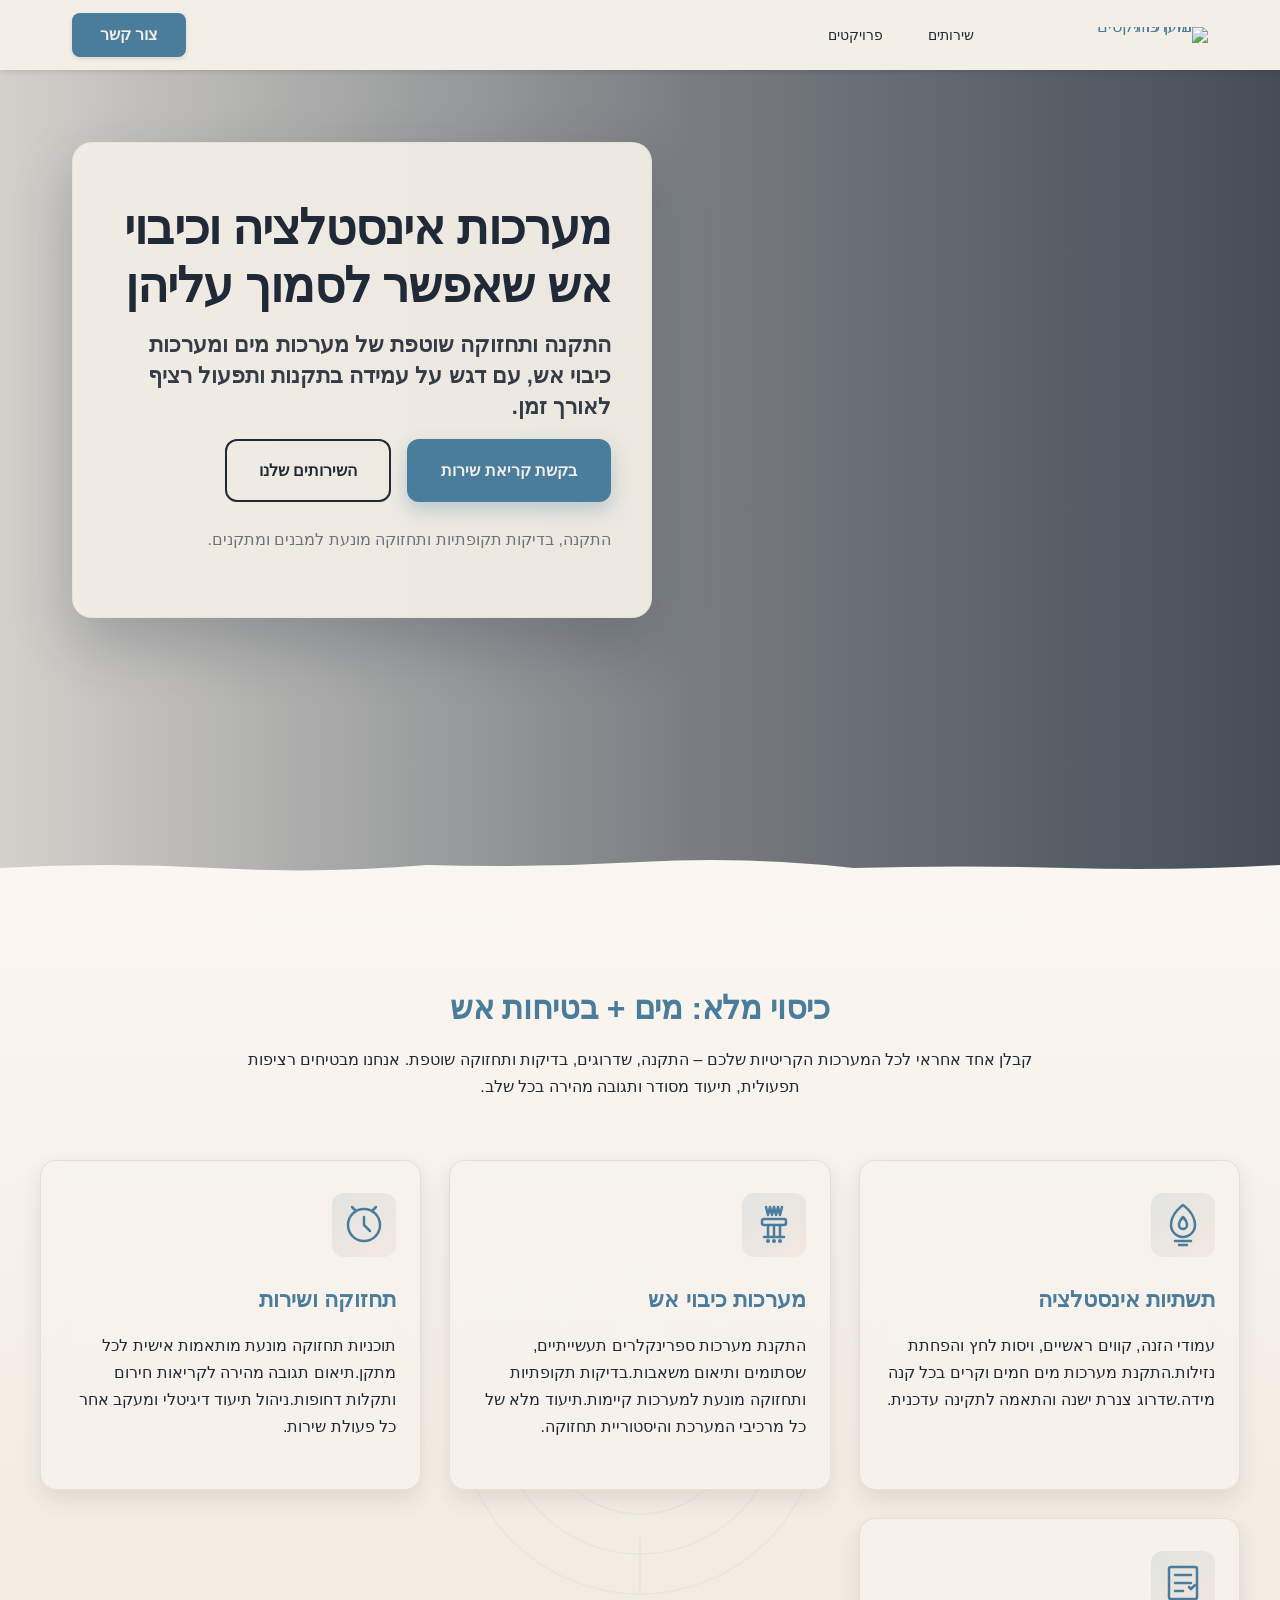
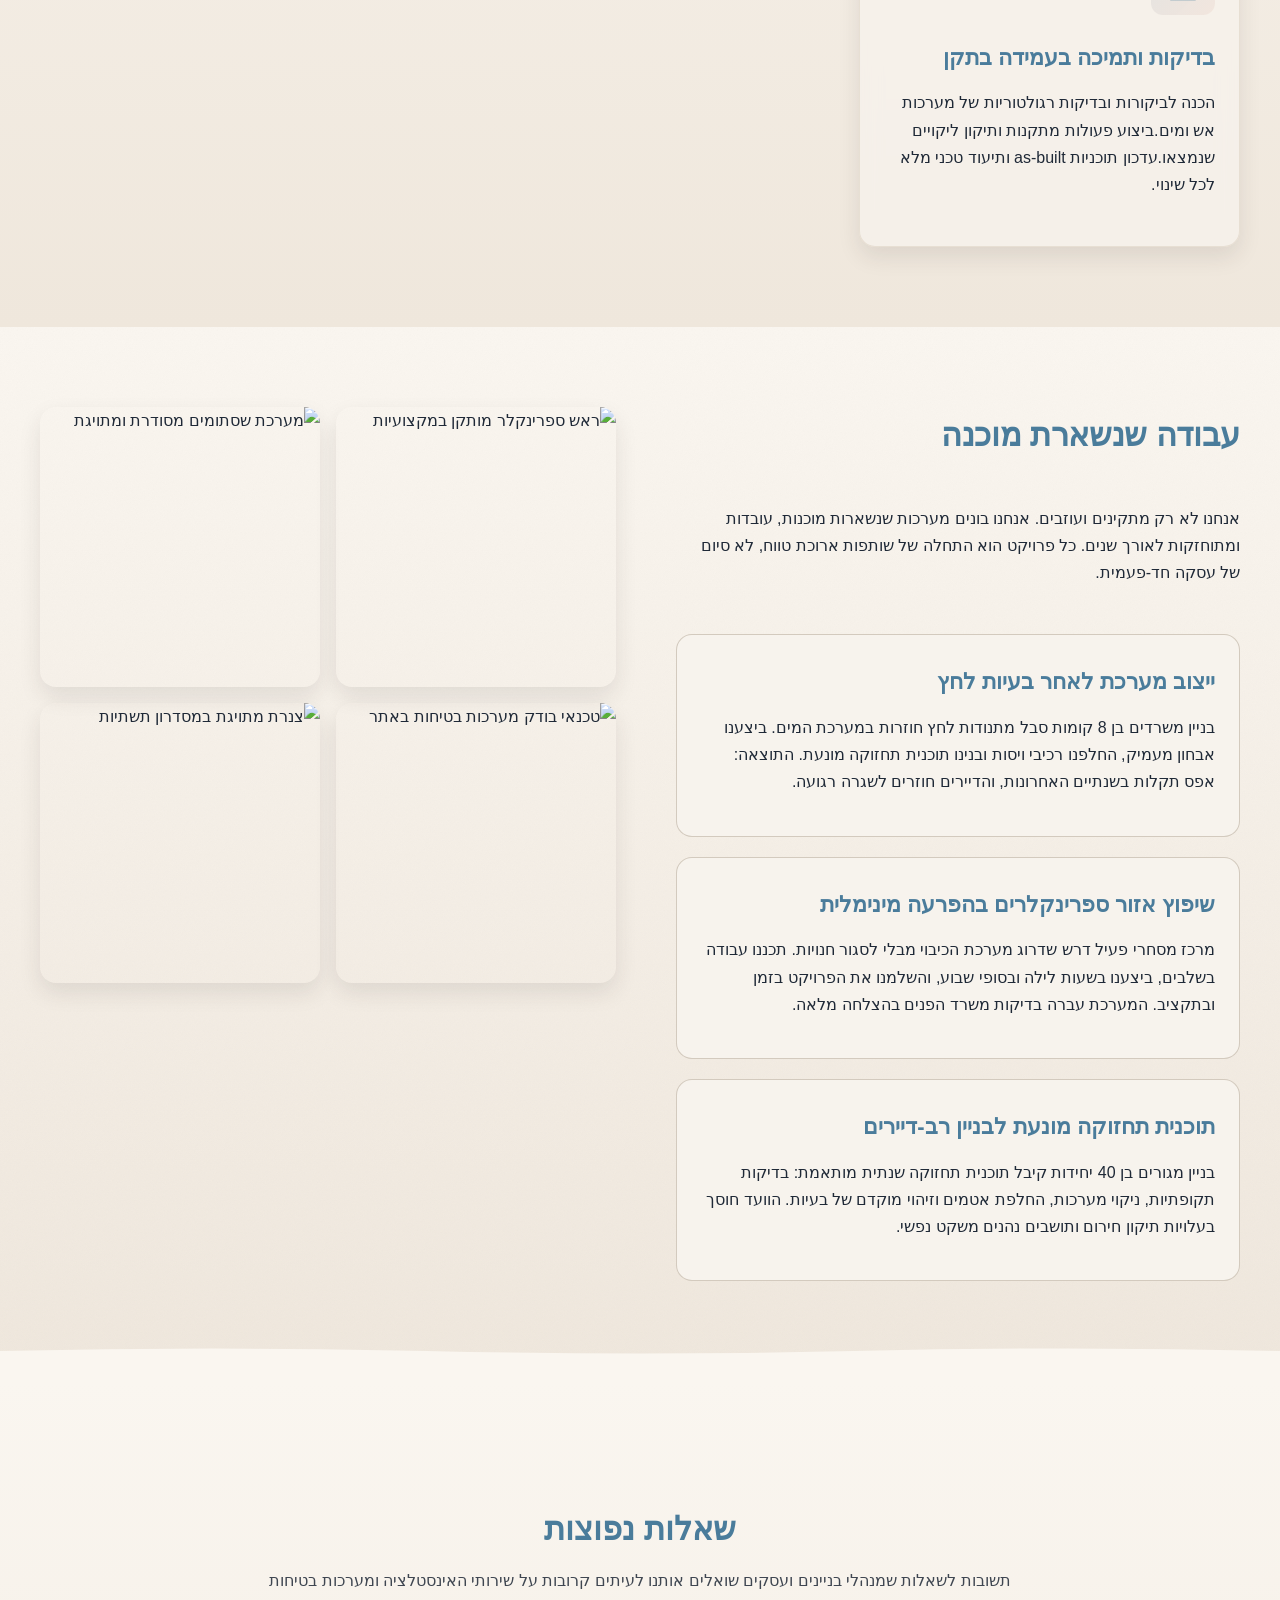
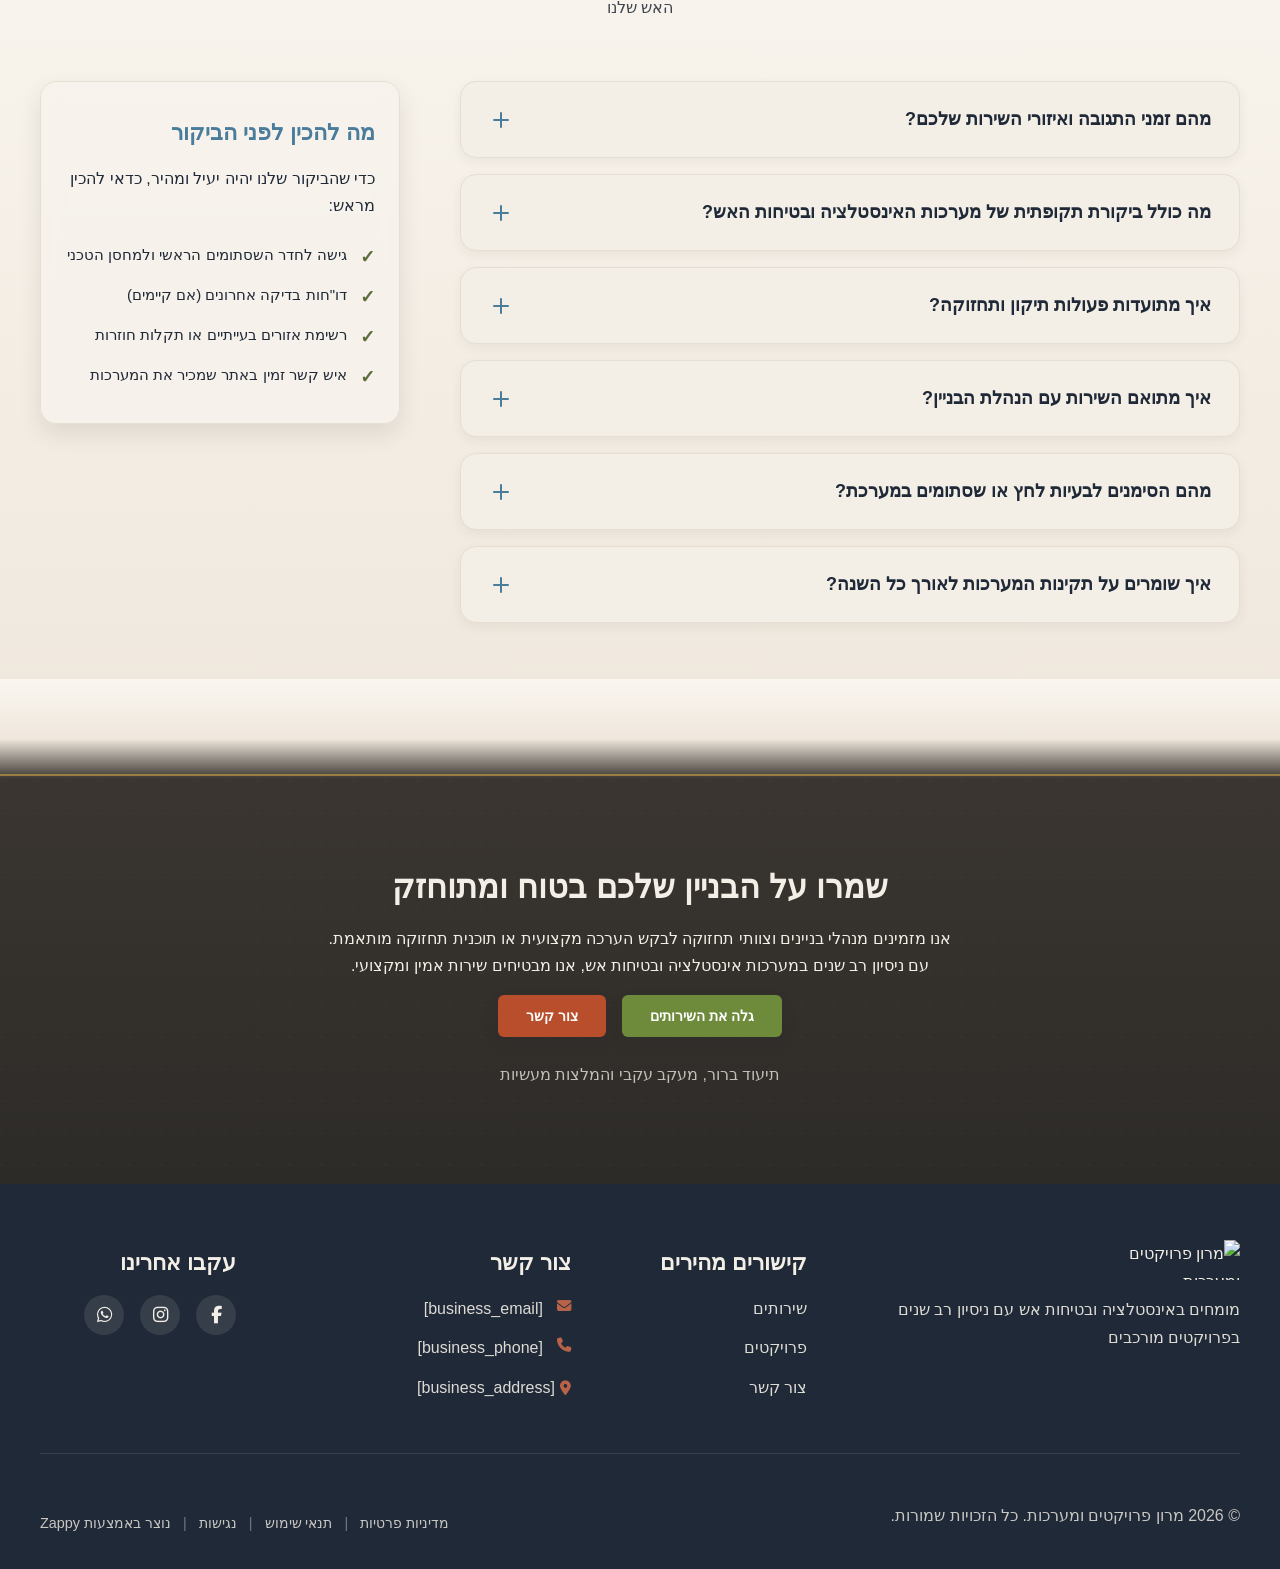
==== commit 419b3b0e: "Background sync: Progressive GitHub Sync" ====
--- a/public/index.html
+++ b/public/index.html
@@ -1 +1 @@
-<!doctype html><html dir="rtl" lang="he"><head><meta charset="UTF-8"><meta content="width=device-width,initial-scale=1" name="viewport"><meta content="index, follow" name="robots"><title>מערכות כיבוי אש למפעלים מתקדמות — מרון פרויקטים ומערכות</title><meta content="התקנה ותחזוקה של מערכות כיבוי אש תעשייתיות ואינסטלציה מקצועית למפעלים ועסקים. פתרונות בטיחות אש מותאמים אישית עם ניסיון רב שנים בתשתיות קריטיות." name="description"><meta content="מערכות כיבוי אש למפעלים, אינסטלציה תעשייתית ישראל, מערכות כיבוי אש, התקנת ספרינקלרים, בטיחות אש תעשייתית" name="keywords"><script>!function(){"use strict";var t="8b974622-8b8c-4fd1-a0ab-9fc183e38a20",e="https://api.zappy5.com/api/analytics/track",a=18e5,n=2592e6,o=!0,i=!0,r=!0;var s=function(){var e="zappy_visitor_"+t,a=null;try{if(a=localStorage.getItem(e)){var o=JSON.parse(a),i=Date.now();if(i-o.created<n)return o.lastSeen=i,localStorage.setItem(e,JSON.stringify(o)),o.id}}catch(t){console.warn("Zappy Analytics: LocalStorage not available")}var r="zv_"+Date.now()+"_"+Math.random().toString(36).substr(2,9);try{localStorage.setItem(e,JSON.stringify({id:r,created:Date.now(),lastSeen:Date.now()}))}catch(t){}return r}(),c=function(){var e="zappy_session_"+t,n=null;try{if(n=sessionStorage.getItem(e)){var o=JSON.parse(n),i=Date.now();if(i-o.timestamp<a)return o.timestamp=i,sessionStorage.setItem(e,JSON.stringify(o)),o.id}}catch(t){console.warn("Zappy Analytics: SessionStorage not available")}var r="zs_"+Date.now()+"_"+Math.random().toString(36).substr(2,9);try{sessionStorage.setItem(e,JSON.stringify({id:r,timestamp:Date.now()}))}catch(t){}return r}();function l(a,n){n=n||{};var o={website_id:t,event_type:a,page_path:window.location.pathname,referrer:document.referrer||"direct",visitor_id:s,session_id:c,metadata:n};if(navigator.sendBeacon){var i=new Blob([JSON.stringify(o)],{type:"application/json"});navigator.sendBeacon(e,i)}else fetch(e,{method:"POST",headers:{"Content-Type":"application/json"},body:JSON.stringify(o),keepalive:!0}).catch(function(t){console.warn("Zappy Analytics: Failed to track event",t)})}o&&l("pageview",{title:document.title,url:window.location.href}),i&&document.addEventListener("click",function(t){var e=t.target;if("BUTTON"===e.tagName||e.closest("button")){var a="BUTTON"===e.tagName?e:e.closest("button");l("click",{element:"button",text:a.textContent.trim().substring(0,100),id:a.id||null,class:a.className||null})}else if("A"===e.tagName||e.closest("a")){var n="A"===e.tagName?e:e.closest("a");l("navigation",{element:"link",text:n.textContent.trim().substring(0,100),href:n.href,external:n.hostname!==window.location.hostname})}},!0),r&&document.addEventListener("submit",function(t){var e=t.target;l("form_submit",{form_id:e.id||null,form_name:e.name||null,form_action:e.action||null,form_method:e.method||"GET"})},!0);var d=Date.now();window.addEventListener("beforeunload",function(){l("page_unload",{time_on_page:Math.floor((Date.now()-d)/1e3),page_path:window.location.pathname})}),window.zappyAnalytics={track:l,getVisitorId:function(){return s},getSessionId:function(){return c}}}()</script><meta content="מערכות כיבוי אש למפעלים מתקדמות — מרון פרויקטים ומערכות" property="og:title"><meta content="התקנה ותחזוקה של מערכות כיבוי אש תעשייתיות ואינסטלציה מקצועית למפעלים ועסקים. פתרונות בטיחות אש מותאמים אישית עם ניסיון רב שנים בתשתיות קריטיות." property="og:description"><meta content="website" property="og:type"><meta content="he_IL" property="og:locale"><meta content="summary_large_image" name="twitter:card"><meta content="מערכות כיבוי אש למפעלים מתקדמות — מרון פרויקטים ומערכות" name="twitter:title"><meta content="התקנה ותחזוקה של מערכות כיבוי אש תעשייתיות ואינסטלציה מקצועית למפעלים ועסקים. פתרונות בטיחות אש מותאמים אישית עם ניסיון רב שנים בתשתיות קריטיות." name="twitter:description"><link href="https://cdnjs.cloudflare.com/ajax/libs/font-awesome/6.4.0/css/all.min.css" rel="stylesheet"><link href="/assets/favicon.ico" rel="icon" type="image/x-icon"><link href="/assets/favicon-16x16.png" rel="icon" type="image/png" sizes="16x16"><link href="/assets/favicon-32x32.png" rel="icon" type="image/png" sizes="32x32"><link href="/assets/favicon-48x48.png" rel="icon" type="image/png" sizes="48x48"><link href="/assets/favicon-192x192.png" rel="icon" type="image/png" sizes="192x192"><link href="/assets/favicon-512x512.png" rel="icon" type="image/png" sizes="512x512"><link href="/assets/apple-touch-icon.png" rel="apple-touch-icon"><link href="https://cdn.jsdelivr.net/npm/vanilla-cookieconsent@3/dist/cookieconsent.css" rel="stylesheet"><script src="https://cdn.jsdelivr.net/npm/vanilla-cookieconsent@3/dist/cookieconsent.umd.js"></script><script src="https://cdn.jsdelivr.net/gh/mickidum/acc_toolbar/acctoolbar/acctoolbar.min.js"></script><style data-zappy-section-v2-css="true">.index-services-section{position:relative;background:linear-gradient(180deg,#faf6f0 0,#efe7dc 100%);color:var(--text-dark);padding:80px 16px;overflow:visible}.index-services-section .index-services-container{max-width:1200px;margin:0 auto}.index-services-section .index-services-header{text-align:center;margin-bottom:60px;max-width:800px;margin-inline-start:auto;margin-inline-end:auto}.index-services-section .index-services-header h2{font-size:32px;font-weight:800;line-height:1.3;color:var(--text-dark);margin-bottom:20px;letter-spacing:-.01em}.index-services-section .index-services-intro{font-size:16px;line-height:1.7;color:var(--text-dark);max-width:700px;margin:0 auto}.index-services-section .index-services-grid{display:grid;grid-template-columns:repeat(auto-fit,minmax(280px,1fr));gap:28px;direction:rtl}.index-services-section .index-services-card{background:#f7f3ed;border-radius:16px;padding:32px 24px;border:1px solid rgba(226,216,203,.9);box-shadow:0 10px 22px rgba(45,43,40,.1);text-align:right;transition:all .3s ease;position:relative;overflow:hidden}.index-services-section .index-services-card::before{content:'';position:absolute;top:-2px;left:-2px;right:-2px;bottom:-2px;background:linear-gradient(135deg,rgba(74,124,155,.15) 0,rgba(201,106,74,.15) 100%);border-radius:16px;opacity:0;transition:opacity .3s ease;z-index:0;pointer-events:none}.index-services-section .index-services-card:hover::before{opacity:1}.index-services-section .index-services-card:hover{transform:translateY(-4px);box-shadow:0 16px 34px rgba(45,43,40,.14)}.index-services-section .index-services-icon-wrapper{width:64px;height:64px;background:linear-gradient(135deg,rgba(74,124,155,.12) 0,rgba(91,109,58,.12) 100%);border-radius:12px;display:flex;align-items:center;justify-content:center;margin-bottom:20px;margin-inline-start:auto;position:relative;z-index:1}.index-services-section .index-services-icon-wrapper svg{width:32px;height:32px;color:var(--primary)}.index-services-section .index-services-card h3{font-size:22px;font-weight:800;line-height:1.4;color:var(--text-dark);margin-bottom:14px;position:relative;z-index:1}.index-services-section .index-services-card p{font-size:16px;line-height:1.7;color:var(--text-dark);position:relative;z-index:1}@media (max-width:768px){.index-services-section{padding:60px 16px}.index-services-section .index-services-header{margin-bottom:40px}.index-services-section .index-services-header h2{font-size:26px}.index-services-section .index-services-grid{grid-template-columns:1fr!important;gap:20px}.index-services-section .index-services-card{padding:24px 20px}.index-services-section .index-services-icon-wrapper{width:56px;height:56px}.index-services-section .index-services-icon-wrapper svg{width:28px;height:28px}.index-services-section .index-services-card h3{font-size:20px}}</style><link href="/styles.css" rel="stylesheet"><style id="zappy-dropdown-submenu-styles">#navMenu li:has(.sub-menu),.nav-menu li:has(.sub-menu),.navbar li:has(.sub-menu),nav li:has(.sub-menu){position:relative}#navMenu .sub-menu,.nav-menu .sub-menu,.navbar .sub-menu,nav .sub-menu{display:block!important;position:absolute!important;top:100%;left:0;min-width:220px;background:#fff;border-radius:8px;box-shadow:0 8px 25px rgba(0,0,0,.15);padding:8px 0;opacity:0;visibility:hidden;transform:translateY(10px);transition:all .3s ease;z-index:1000;list-style:none;pointer-events:none}#navMenu li:hover>.sub-menu,.nav-menu li:hover>.sub-menu,.navbar li:hover>.sub-menu,nav li:hover>.sub-menu{opacity:1!important;visibility:visible!important;transform:translateY(0)!important;pointer-events:auto!important}.sub-menu li{list-style:none;margin:0;padding:0}.sub-menu a{display:block!important;padding:10px 16px!important;color:#333!important;font-weight:500;text-decoration:none;white-space:nowrap;transition:background-color .2s}.sub-menu a:hover{background-color:#f5f5f5}[dir=rtl] .nav-menu .sub-menu,[dir=rtl] .navbar .sub-menu,[dir=rtl] nav .sub-menu,html[lang=ar] .nav-menu .sub-menu,html[lang=ar] .navbar .sub-menu,html[lang=ar] nav .sub-menu,html[lang=he] .nav-menu .sub-menu,html[lang=he] .navbar .sub-menu,html[lang=he] nav .sub-menu{left:auto!important;right:0!important}.sub-menu:empty,.sub-menu:not(:has(li)),.sub-menu:not(:has(li:not(.zappy-hidden-menu-item))){display:none!important;opacity:0!important;visibility:hidden!important;pointer-events:none!important}li:has(.menu-group-title):hover>.sub-menu{opacity:1!important;visibility:visible!important;transform:translateY(0)!important;pointer-events:auto!important}#navMenu>li>.menu-group-title,.nav-menu>li>.menu-group-title{display:inline-block;padding:.5rem 1rem;cursor:default;user-select:none}@media (max-width:768px){#navMenu .sub-menu,.nav-menu .sub-menu,.navbar .sub-menu,nav .sub-menu{position:static!important;transform:none!important;box-shadow:none!important;background:0 0!important;max-height:0;overflow:hidden;opacity:0;visibility:hidden;transition:max-height .3s ease,opacity .3s ease;padding:0!important;border-radius:0!important}.sub-menu.mobile-expanded{max-height:500px!important;opacity:1!important;visibility:visible!important;padding:8px 0 8px 16px!important}[dir=rtl] .sub-menu.mobile-expanded,html[lang=he] .sub-menu.mobile-expanded{padding:8px 16px 8px 0!important}#navMenu li:hover>.sub-menu,.nav-menu li:hover>.sub-menu,.navbar li:hover>.sub-menu,nav li:hover>.sub-menu{opacity:0;visibility:hidden;pointer-events:none}#navMenu li>.sub-menu.mobile-expanded,.nav-menu li>.sub-menu.mobile-expanded,.navbar li>.sub-menu.mobile-expanded,nav li>.sub-menu.mobile-expanded{opacity:1!important;visibility:visible!important;pointer-events:auto!important}#navMenu li:has(.sub-menu),.nav-menu li:has(.sub-menu),.navbar li:has(.sub-menu),nav li:has(.sub-menu){display:flex!important;flex-wrap:wrap!important;align-items:center!important;position:relative!important;min-height:44px!important}#navMenu li:has(.sub-menu)>a,.nav-menu li:has(.sub-menu)>a,.navbar li:has(.sub-menu)>a,nav li:has(.sub-menu)>a{flex:1!important;min-width:0!important}#navMenu li:has(.sub-menu)>.menu-group-title,.nav-menu li:has(.sub-menu)>.menu-group-title,.navbar li:has(.sub-menu)>.menu-group-title,nav li:has(.sub-menu)>.menu-group-title{flex:1!important;min-width:0!important;padding:0!important;line-height:inherit!important}#navMenu li:has(.sub-menu)>.sub-menu,.nav-menu li:has(.sub-menu)>.sub-menu,.navbar li:has(.sub-menu)>.sub-menu,nav li:has(.sub-menu)>.sub-menu{flex-basis:100%!important;width:100%!important}#navMenu li:has(.sub-menu)>a [class*=arrow],#navMenu li:has(.sub-menu)>a [class*=chevron],.nav-menu li:has(.sub-menu)>a .fa-angle-down,.nav-menu li:has(.sub-menu)>a .fa-chevron-down,.nav-menu li:has(.sub-menu)>a [class*=arrow],.nav-menu li:has(.sub-menu)>a [class*=chevron],nav li:has(.sub-menu)>a [class*=arrow],nav li:has(.sub-menu)>a [class*=chevron]{display:none!important;visibility:hidden!important}.mobile-submenu-toggle{display:flex!important;align-items:center!important;justify-content:center!important;width:44px!important;height:auto!important;background:0 0!important;border:none!important;cursor:pointer!important;color:var(--text-dark)!important;position:static!important;flex-shrink:0!important;align-self:stretch!important;z-index:2!important;padding:0!important;margin:0!important}.mobile-submenu-toggle::after{content:''!important;width:0!important;height:0!important;border-left:6px solid transparent!important;border-right:6px solid transparent!important;border-top:7px solid currentColor!important;transition:transform .3s ease!important}.mobile-submenu-toggle.expanded::after{transform:rotate(180deg)!important}.sub-menu a{padding:10px 0!important;display:block!important;color:var(--text-dark)!important}.navbar .sub-menu li a,.zappy-products-dropdown .sub-menu a,nav.navbar .sub-menu li a{color:var(--text-dark)!important}}@media (min-width:769px){.mobile-submenu-toggle{display:none!important}}</style><style id="zappy-widget-visibility">#mic-access-tool-box,#mic-access-tool-general-button,#mic-init-access-tool #mic-access-tool-box,#mic-init-access-tool #mic-access-tool-general-button,#mic-init-access-tool .mic-access-tool-general-button,._access-icon,._access-menu,.mic-access-tool-box,.mic-access-tool-general-button,div[id*=mic-access-tool-box]{display:none!important;visibility:hidden!important;opacity:0!important;pointer-events:none!important}</style></head><body><nav class="navbar" dir="rtl"><button class="mobile-toggle" aria-label="Menu" id="mobileToggle"><svg viewBox="0 0 24 24" fill="none" height="24" width="24" class="hamburger-icon"><path d="M3 12h18M3 6h18M3 18h18" stroke="currentColor" stroke-width="2" stroke-linecap="round"></path></svg><svg viewBox="0 0 24 24" fill="none" height="24" width="24" class="close-icon" style="display:none"><path d="M18 6L6 18M6 6l12 12" stroke="currentColor" stroke-width="2" stroke-linecap="round"></path></svg></button><button class="phone-header-btn" aria-label="Call"><svg viewBox="0 0 24 24" fill="currentColor" height="20" width="20"><path d="M22 16.92v3a2 2 0 0 1-2.18 2 19.79 19.79 0 0 1-8.63-3.07 19.5 19.5 0 0 1-6-6 19.79 19.79 0 0 1-3.07-8.67A2 2 0 0 1 4.11 2h3a2 2 0 0 1 2 1.72 12.84 12.84 0 0 0 .7 2.81 2 2 0 0 1-.45 2.11L8.09 9.91a16 16 0 0 0 6 6l1.27-1.27a2 2 0 0 1 2.11-.45 12.84 12.84 0 0 0 2.81.7A2 2 0 0 1 22 16.92z"></path></svg></button><div class="nav-container"><div class="nav-brand"><a href="/" class="logo-link"><img alt="מרון פרויקטים ומערכות" src="/assets/logo-1772743650807-f1dgw6.webp?v=1772743651353-vlisf7" class="logo"></a></div><ul class="nav-menu" id="navMenu"><li><a href="/services">שירותים</a></li><li><a href="/projects">פרויקטים</a></li></ul><div class="nav-cta-container"><a href="/contact" class="nav-cta-btn">צור קשר</a></div></div></nav><main><section class="index-hero-section" data-layout-spec="בית-hero" data-hero-type="fullscreen-scrim"><div class="index-hero-section__bg-wrapper"><img alt="טכנאי מערכות כיבוי אש בודק מערכת ספרינקלרים" src="/assets/site-index-hero-bg.webp" data-context="Professional Israeli plumber or fire safety technician in work uniform inspecting a clean, modern sprinkler manifold valve assembly mounted on a wall in a well-lit building utility room. The technician is focused on checking the brass valves and pressure gauges. The environment is tidy with white walls, organized pipes, and warm ambient lighting. The scene conveys professionalism, safety compliance, and technical expertise in plumbing and fire suppression systems." data-placeholder="index-hero-bg" height="1080" width="1920" class="index-hero-section__bg-image" data-hero-bg="true" data-preserve-bg="0"></div><div class="index-hero-section__scrim" aria-hidden="true"></div><div class="index-hero-section__content"><div class="index-hero-section__overlay-card"><h1 class="index-hero-section__headline">מערכות אינסטלציה וכיבוי אש שאפשר לסמוך עליהן</h1><h3 class="index-hero-section__subtitle">התקנה ותחזוקה שוטפת של מערכות מים ומערכות כיבוי אש, עם דגש על עמידה בתקנות ותפעול רציף לאורך זמן.</h3><div class="index-hero-section__cta-row"><a href="/contact" class="index-hero-section__btn index-hero-section__btn--primary">בקשת קריאת שירות</a><a href="/services" class="index-hero-section__btn index-hero-section__btn--secondary">השירותים שלנו</a></div><p class="index-hero-section__trust-line">התקנה, בדיקות תקופתיות ותחזוקה מונעת למבנים ומתקנים.</p></div></div><div class="index-hero-section__divider-wrapper"><svg viewBox="0 0 1200 80" xmlns="http://www.w3.org/2000/svg" aria-hidden="true" data-no-icon-edit="true" preserveAspectRatio="none"><defs><linearGradient id="index-hero-wave-gradient" x1="0%" x2="0%" y1="0%" y2="100%"><stop offset="0%" style="stop-color:var(--bg-light);stop-opacity:1"></stop><stop offset="100%" style="stop-color:var(--bg-light);stop-opacity:0.95"></stop></linearGradient></defs><path d="M0,80 L0,48 Q100,42 200,48 T400,45 Q500,48 600,42 T800,48 Q900,45 1000,48 T1200,45 L1200,80 Z" fill="#FAF6F0"></path><path d="M0,80 L0,52 Q100,46 200,52 T400,49 Q500,52 600,46 T800,52 Q900,49 1000,52 T1200,49 L1200,80 Z" fill="#FAF6F0" opacity="0.6"></path></svg></div></section><section class="index-services-section" data-layout-spec="בית-services" data-zappy-section="true"><div class="index-services-container"><div class="index-services-header"><h2>כיסוי מלא: מים + בטיחות אש</h2><p class="index-services-intro">קבלן אחד אחראי לכל המערכות הקריטיות שלכם – התקנה, שדרוגים, בדיקות ותחזוקה שוטפת. אנחנו מבטיחים רציפות תפעולית, תיעוד מסודר ותגובה מהירה בכל שלב.</p></div><div class="index-services-grid"><article class="index-services-card"><div class="index-services-icon-wrapper"><svg viewBox="0 0 48 48" fill="none" data-element-type="icon" data-icon-type="svg" xmlns="http://www.w3.org/2000/svg"><path d="M24 4L8 12V22C8 32 14 40 24 44C34 40 40 32 40 22V12L24 4Z" stroke="currentColor" stroke-width="2.5" stroke-linecap="round" stroke-linejoin="round"></path><path d="M20 24L22.5 26.5L28 21" stroke="currentColor" stroke-width="2.5" stroke-linecap="round" stroke-linejoin="round"></path></svg></div><h3>תשתיות אינסטלציה</h3><p>עמודי הזנה, קווים ראשיים, ויסות לחץ והפחתת נזילות.התקנת מערכות מים חמים וקרים בכל קנה מידה.שדרוג צנרת ישנה והתאמה לתקינה עדכנית.</p></article><article class="index-services-card"><div class="index-services-icon-wrapper"><svg viewBox="0 0 48 48" fill="none" data-element-type="icon" data-icon-type="svg" xmlns="http://www.w3.org/2000/svg"><path d="M24 4V44M24 4C28 8 32 12 32 18C32 24 28 28 24 32M24 4C20 8 16 12 16 18C16 24 20 28 24 32M24 32V44" stroke="currentColor" stroke-width="2.5" stroke-linecap="round" stroke-linejoin="round"></path><circle cx="24" cy="18" r="3" fill="currentColor"></circle><path d="M12 38H36M14 42H34" stroke="currentColor" stroke-width="2.5" stroke-linecap="round"></path></svg></div><h3>מערכות כיבוי אש</h3><p>התקנת מערכות ספרינקלרים תעשייתיים, שסתומים ותיאום משאבות.בדיקות תקופתיות ותחזוקה מונעת למערכות קיימות.תיעוד מלא של כל מרכיבי המערכת והיסטוריית תחזוקה.</p></article><article class="index-services-card"><div class="index-services-icon-wrapper"><svg viewBox="0 0 48 48" fill="none" data-element-type="icon" data-icon-type="svg" xmlns="http://www.w3.org/2000/svg"><rect height="28" width="32" x="8" y="10" rx="2" stroke="currentColor" stroke-width="2.5"></rect><path d="M16 10V6C16 4.89543 16.8954 4 18 4H30C31.1046 4 32 4.89543 32 6V10" stroke="currentColor" stroke-width="2.5"></path><path d="M8 18H40" stroke="currentColor" stroke-width="2.5"></path><circle cx="24" cy="26" r="3" stroke="currentColor" stroke-width="2.5"></circle><path d="M24 29V32" stroke="currentColor" stroke-width="2.5" stroke-linecap="round"></path></svg></div><h3>תחזוקה ושירות</h3><p>תוכניות תחזוקה מונעת מותאמות אישית לכל מתקן.תיאום תגובה מהירה לקריאות חירום ותקלות דחופות.ניהול תיעוד דיגיטלי ומעקב אחר כל פעולת שירות.</p></article><article class="index-services-card"><div class="index-services-icon-wrapper"><svg viewBox="0 0 48 48" fill="none" data-element-type="icon" data-icon-type="svg" xmlns="http://www.w3.org/2000/svg"><rect height="32" width="36" x="6" y="8" rx="2" stroke="currentColor" stroke-width="2.5"></rect><path d="M6 16H42" stroke="currentColor" stroke-width="2.5"></path><path d="M14 24L20 30L34 22" stroke="currentColor" stroke-width="2.5" stroke-linecap="round" stroke-linejoin="round"></path></svg></div><h3>בדיקות ותמיכה בעמידה בתקן</h3><p>הכנה לביקורות ובדיקות רגולטוריות של מערכות אש ומים.ביצוע פעולות מתקנות ותיקון ליקויים שנמצאו.עדכון תוכניות as-built ותיעוד טכני מלא לכל שינוי.</p></article></div></div></section><section class="index-case-studies-section" data-layout-spec="בית-case-studies"><div class="index-case-studies-container"><div class="index-case-studies-content"><h2>עבודה שנשארת מוכנה</h2><p class="index-case-studies-intro">אנחנו לא רק מתקינים ועוזבים. אנחנו בונים מערכות שנשארות מוכנות, עובדות ומתוחזקות לאורך שנים. כל פרויקט הוא התחלה של שותפות ארוכת טווח, לא סיום של עסקה חד-פעמית.</p><div class="index-case-studies-snapshots"><div class="index-case-studies-snapshot-card"><h3>ייצוב מערכת לאחר בעיות לחץ</h3><p>בניין משרדים בן 8 קומות סבל מתנודות לחץ חוזרות במערכת המים. ביצענו אבחון מעמיק, החלפנו רכיבי ויסות ובנינו תוכנית תחזוקה מונעת. התוצאה: אפס תקלות בשנתיים האחרונות, והדיירים חוזרים לשגרה רגועה.</p></div><div class="index-case-studies-snapshot-card"><h3>שיפוץ אזור ספרינקלרים בהפרעה מינימלית</h3><p>מרכז מסחרי פעיל דרש שדרוג מערכת הכיבוי מבלי לסגור חנויות. תכננו עבודה בשלבים, ביצענו בשעות לילה ובסופי שבוע, והשלמנו את הפרויקט בזמן ובתקציב. המערכת עברה בדיקות משרד הפנים בהצלחה מלאה.</p></div><div class="index-case-studies-snapshot-card"><h3>תוכנית תחזוקה מונעת לבניין רב-דיירים</h3><p>בניין מגורים בן 40 יחידות קיבל תוכנית תחזוקה שנתית מותאמת: בדיקות תקופתיות, ניקוי מערכות, החלפת אטמים וזיהוי מוקדם של בעיות. הוועד חוסך בעלויות תיקון חירום ותושבים נהנים משקט נפשי.</p></div></div></div><div class="index-case-studies-imagery"><div class="index-case-studies-image-grid"><img alt="ראש ספרינקלר מותקן במקצועיות" src="/assets/site-index-case-studies-image-1.webp" data-context="Close-up of a professional fire sprinkler head installed in a commercial ceiling, showing clean installation with proper spacing and modern chrome finish, well-lit with natural light, technical photography style" data-placeholder="index-case-studies-image-1" height="280" width="280"> <img alt="מערכת שסתומים מסודרת ומתויגת" src="/assets/site-index-case-studies-image-2.webp" data-context="Clean and organized plumbing valve set with pressure gauges and copper pipes in a utility room, labeled pipes, professional installation, warm lighting, industrial photography" data-placeholder="index-case-studies-image-2" height="280" width="280"> <img alt="טכנאי בודק מערכות בטיחות באתר" src="/assets/site-index-case-studies-image-3.webp" data-context="Professional plumber or technician in work uniform checking fire safety equipment on-site, wearing safety vest, holding clipboard, commercial building background, natural daylight" data-placeholder="index-case-studies-image-3" height="280" width="280"> <img alt="צנרת מתויגת במסדרון תשתיות" src="/assets/site-index-case-studies-image-4.webp" data-context="Labeled copper and PVC pipes running along a utility corridor ceiling, color-coded tags, organized cable management, clean industrial environment, professional plumbing installation" data-placeholder="index-case-studies-image-4" height="280" width="280"></div></div></div><div class="index-case-studies-divider-wrapper"><svg viewBox="0 0 1200 80" xmlns="http://www.w3.org/2000/svg" aria-hidden="true" data-no-icon-edit="true" preserveAspectRatio="none"><path d="M0,80 L0,50 Q200,45 400,50 T800,50 Q1000,45 1200,50 L1200,80 Z" fill="#FAF6F0"></path></svg></div></section><section class="index-faq-section" data-layout-spec="בית-faq"><div class="index-faq-section__container"><div class="index-faq-section__header"><h2>שאלות נפוצות</h2><p>תשובות לשאלות שמנהלי בניינים ועסקים שואלים אותנו לעיתים קרובות על שירותי האינסטלציה ומערכות בטיחות האש שלנו</p></div><div class="index-faq-section__content-wrapper"><div class="index-faq-section__accordion-container"><div class="index-faq-section__accordion-item"><button class="index-faq-section__accordion-trigger" aria-expanded="false"><span class="index-faq-section__question">מהם זמני התגובה ואיזורי השירות שלכם?</span><svg viewBox="0 0 24 24" fill="none" data-element-type="icon" data-icon-type="svg" xmlns="http://www.w3.org/2000/svg" class="index-faq-section__icon" height="24" width="24"><path d="M12 5v14M5 12h14" stroke="currentColor" stroke-width="2" stroke-linecap="round"></path></svg></button><div class="index-faq-section__accordion-content"><p>אנחנו מספקים שירות מהיר באזור המרכז והשפלה, עם זמן תגובה של עד 4 שעות במקרי חירום. לשירותי תחזוקה שוטפת אנחנו מתאמים מראש ומגיעים בזמן המדויק שנקבע. השירות שלנו זמין 24/7 למצבי חירום קריטיים.</p></div></div><div class="index-faq-section__accordion-item"><button class="index-faq-section__accordion-trigger" aria-expanded="false"><span class="index-faq-section__question">מה כולל ביקורת תקופתית של מערכות האינסטלציה ובטיחות האש?</span><svg viewBox="0 0 24 24" fill="none" data-element-type="icon" data-icon-type="svg" xmlns="http://www.w3.org/2000/svg" class="index-faq-section__icon" height="24" width="24"><path d="M12 5v14M5 12h14" stroke="currentColor" stroke-width="2" stroke-linecap="round"></path></svg></button><div class="index-faq-section__accordion-content"><p>הביקורת התקופתית שלנו כוללת בדיקה מקיפה של כל רכיבי המערכת: בדיקת לחצים ואיטום, בדיקת שסתומים ומשאבות, בדיקת מערכות גילוי עשן וספרינקלרים, וודוא תקינות חיבורים חשמליים. אנחנו גם בודקים את מערכות הניקוז ומזהים בעיות פוטנציאליות לפני שהן הופכות לתקלות רציניות.</p></div></div><div class="index-faq-section__accordion-item"><button class="index-faq-section__accordion-trigger" aria-expanded="false"><span class="index-faq-section__question">איך מתועדות פעולות תיקון ותחזוקה?</span><svg viewBox="0 0 24 24" fill="none" data-element-type="icon" data-icon-type="svg" xmlns="http://www.w3.org/2000/svg" class="index-faq-section__icon" height="24" width="24"><path d="M12 5v14M5 12h14" stroke="currentColor" stroke-width="2" stroke-linecap="round"></path></svg></button><div class="index-faq-section__accordion-content"><p>כל פעולה מתועדת בדו"ח מפורט שכולל תיאור הבעיה, הפעולות שבוצעו, חלקים שהוחלפו, ותמונות לפני ואחרי. אתם מקבלים העתק דיגיטלי של הדו"ח באותו יום, והמסמכים נשמרים גם במערכת שלנו לצורך מעקב היסטורי. זה חשוב במיוחד לעמידה בתקנות ובדיקות ביטוח.</p></div></div><div class="index-faq-section__accordion-item"><button class="index-faq-section__accordion-trigger" aria-expanded="false"><span class="index-faq-section__question">איך מתואם השירות עם הנהלת הבניין?</span><svg viewBox="0 0 24 24" fill="none" data-element-type="icon" data-icon-type="svg" xmlns="http://www.w3.org/2000/svg" class="index-faq-section__icon" height="24" width="24"><path d="M12 5v14M5 12h14" stroke="currentColor" stroke-width="2" stroke-linecap="round"></path></svg></button><div class="index-faq-section__accordion-content"><p>אנחנו עובדים בשיתוף פעולה הדוק עם מנהלי הבניינים ומתאמים כל ביקור מראש. לפני עבודות תחזוקה אנחנו שולחים הודעה מוקדמת, ובסיום העבודה אנחנו מוודאים שהכל תקין ומסודר. במקרה של תקלה דחופה אנחנו מעדכנים בזמן אמת ומסבירים את הפעולות הנדרשות.</p></div></div><div class="index-faq-section__accordion-item"><button class="index-faq-section__accordion-trigger" aria-expanded="false"><span class="index-faq-section__question">מהם הסימנים לבעיות לחץ או שסתומים במערכת?</span><svg viewBox="0 0 24 24" fill="none" data-element-type="icon" data-icon-type="svg" xmlns="http://www.w3.org/2000/svg" class="index-faq-section__icon" height="24" width="24"><path d="M12 5v14M5 12h14" stroke="currentColor" stroke-width="2" stroke-linecap="round"></path></svg></button><div class="index-faq-section__accordion-content"><p>סימנים מרכזיים כוללים: לחץ מים חלש או משתנה בברזים, רעשים יוצאי דופן בצנרת, טפטוף מתמיד מברזים, כתמי רטיבות בקירות או תקרות, ועליית חשבון מים פתאומית. אם אתם מזהים אחד מהסימנים האלה, כדאי לפנות אלינו מיד לבדיקה מקצועית.</p></div></div><div class="index-faq-section__accordion-item"><button class="index-faq-section__accordion-trigger" aria-expanded="false"><span class="index-faq-section__question">איך שומרים על תקינות המערכות לאורך כל השנה?</span><svg viewBox="0 0 24 24" fill="none" data-element-type="icon" data-icon-type="svg" xmlns="http://www.w3.org/2000/svg" class="index-faq-section__icon" height="24" width="24"><path d="M12 5v14M5 12h14" stroke="currentColor" stroke-width="2" stroke-linecap="round"></path></svg></button><div class="index-faq-section__accordion-content"><p>אנחנו ממליצים על תוכנית תחזוקה מונעת שכוללת ביקורות רבעוניות, ניקוי מערכות ניקוז לפני החורף, בדיקת מערכות כיבוי אש פעמיים בשנה, והחלפת רכיבים בלאי לפי לוח זמנים. התוכנית הזו מבטיחה עמידה בתקנות, מונעת תקלות יקרות, ומאריכה את חיי המערכות.</p></div></div></div><aside class="index-faq-section__side-note"><h3>מה להכין לפני הביקור</h3><p>כדי שהביקור שלנו יהיה יעיל ומהיר, כדאי להכין מראש:</p><ul><li>גישה לחדר השסתומים הראשי ולמחסן הטכני</li><li>דו"חות בדיקה אחרונים (אם קיימים)</li><li>רשימת אזורים בעייתיים או תקלות חוזרות</li><li>איש קשר זמין באתר שמכיר את המערכות</li></ul></aside></div></div><div class="index-faq-section__divider-wrapper"><svg viewBox="0 0 1200 100" xmlns="http://www.w3.org/2000/svg" aria-hidden="true" data-no-icon-edit="true" preserveAspectRatio="none"><defs><linearGradient id="faq-divider-gradient" x1="0%" x2="0%" y1="0%" y2="100%"><stop offset="0%" style="stop-color:#FAF6F0;stop-opacity:1"></stop><stop offset="60%" style="stop-color:#EFE7DC;stop-opacity:1"></stop><stop offset="100%" style="stop-color:#3A3530;stop-opacity:1"></stop></linearGradient></defs><rect height="100" width="1200" x="0" y="0" fill="url(#faq-divider-gradient)"></rect><line opacity="0.6" stroke="#CFA23E" stroke-width="2" x1="0" x2="1200" y1="96" y2="96"></line></svg></div></section><section class="index-cta-section" data-layout-spec="בית-cta"><div class="index-cta-container"><h2 class="index-cta-heading">שמרו על הבניין שלכם בטוח ומתוחזק</h2><p class="index-cta-description">אנו מזמינים מנהלי בניינים וצוותי תחזוקה לבקש הערכה מקצועית או תוכנית תחזוקה מותאמת. עם ניסיון רב שנים במערכות אינסטלציה ובטיחות אש, אנו מבטיחים שירות אמין ומקצועי.</p><div class="index-cta-buttons"><a href="/contact" class="btn-primary index-cta-btn-primary">צור קשר</a><a href="/services" class="btn-secondary index-cta-btn-secondary">גלה את השירותים</a></div><p class="index-cta-reassurance">תיעוד ברור, מעקב עקבי והמלצות מעשיות</p></div></section></main><footer class="site-footer"><div class="footer-container"><div class="footer-top"><div class="footer-column company-info"><img alt="מרון פרויקטים ומערכות" src="/assets/logo-1772743650807-f1dgw6.webp?v=1772743651353-vlisf7" class="logo"><p class="company-description">מומחים באינסטלציה ובטיחות אש עם ניסיון רב שנים בפרויקטים מורכבים</p></div><div class="footer-column quick-links"><h3>קישורים מהירים</h3><ul><li><a href="/services">שירותים</a></li><li><a href="/projects">פרויקטים</a></li><li><a href="/contact">צור קשר</a></li></ul></div><div class="footer-column contact-info"><h3>צור קשר</h3><ul><li><i class="fas fa-envelope"></i><a href="mailto:[business_email]">[business_email]</a></li><li><i class="fas fa-phone"></i><a href="tel:[business_phone]">[business_phone]</a></li><li><a href="/"><i class="fas fa-map-marker-alt"></i><span>[business_address]</span></a></li></ul></div><div class="footer-column social-media"><h3>עקבו אחרינו</h3><div class="social-links"><a href="[facebook_handle]" aria-label="Facebook" rel="noopener" target="_blank"><i class="fab fa-facebook-f"></i></a><a href="[instagram_handle]" aria-label="Instagram" rel="noopener" target="_blank"><i class="fab fa-instagram"></i></a><a href="[whatsapp_handle]" aria-label="WhatsApp" rel="noopener" target="_blank"><i class="fab fa-whatsapp"></i></a></div></div></div><div class="footer-bottom"><div class="copyright"><p>© 2026 מרון פרויקטים ומערכות. כל הזכויות שמורות.</p></div><div class="footer-links"><a href="/privacy">מדיניות פרטיות</a><span class="separator">|</span><a href="/terms">תנאי שימוש</a><span class="separator">|</span><a href="/accessibility">נגישות</a><span class="separator">|</span><a href="https://zappy5.com" class="zappy-attribution" target="_blank">נוצר באמצעות Zappy</a></div></div></div></footer><a href="https://wa.me/[whatsapp_handle]" class="whatsapp-float" aria-label="WhatsApp"><i class="fab fa-whatsapp"></i></a><div data-integration="accessibility:toolbar"></div><script src="/script.js"></script><script id="zappy-mobile-submenu-script">!function(){function e(){if(window.innerWidth>768)return document.querySelectorAll(".mobile-submenu-toggle").forEach(function(e){e.remove()}),void document.querySelectorAll(".sub-menu.mobile-expanded").forEach(function(e){e.classList.remove("mobile-expanded")});document.querySelectorAll(".nav-menu li:has(.sub-menu), nav li:has(.sub-menu), .navbar li:has(.sub-menu), #navMenu li:has(.sub-menu)").forEach(function(e){if(!e.querySelector(".mobile-submenu-toggle")){var t=e.querySelector(".sub-menu"),n=e.querySelector(":scope > a");if(t&&n){var o=document.createElement("button");o.className="mobile-submenu-toggle",o.setAttribute("aria-label","Toggle submenu"),o.setAttribute("type","button"),n.insertAdjacentElement("afterend",o),o.addEventListener("click",function(e){e.preventDefault(),e.stopPropagation(),document.querySelectorAll(".sub-menu.mobile-expanded").forEach(function(e){if(e!==t){e.classList.remove("mobile-expanded");var n=e.parentElement.querySelector(".mobile-submenu-toggle");n&&n.classList.remove("expanded")}}),t.classList.toggle("mobile-expanded"),o.classList.toggle("expanded")})}}})}var t;"loading"===document.readyState?document.addEventListener("DOMContentLoaded",e):e(),window.addEventListener("resize",function(){clearTimeout(t),t=setTimeout(e,250)});var n=new MutationObserver(function(t){t.forEach(function(t){if("attributes"===t.type){var n=t.target;n.classList&&(n.classList.contains("active")||n.classList.contains("open"))&&setTimeout(e,100)}})});setTimeout(function(){document.querySelectorAll(".mobile-menu, .nav-menu, #navMenu, nav").forEach(function(e){n.observe(e,{attributes:!0,attributeFilter:["class","style"]})})},500)}()</script></body></html>+<!doctype html><html dir="rtl" lang="he"><head><meta charset="UTF-8"><meta content="width=device-width,initial-scale=1" name="viewport"><meta content="index, follow" name="robots"><title>מערכות כיבוי אש למפעלים מתקדמות — מרון פרויקטים ומערכות</title><meta content="התקנה ותחזוקה של מערכות כיבוי אש תעשייתיות ואינסטלציה מקצועית למפעלים ועסקים. פתרונות בטיחות אש מותאמים אישית עם ניסיון רב שנים בתשתיות קריטיות." name="description"><meta content="מערכות כיבוי אש למפעלים, אינסטלציה תעשייתית ישראל, מערכות כיבוי אש, התקנת ספרינקלרים, בטיחות אש תעשייתית" name="keywords"><script>!function(){"use strict";var t="8b974622-8b8c-4fd1-a0ab-9fc183e38a20",e="https://api.zappy5.com/api/analytics/track",a=18e5,n=2592e6,o=!0,i=!0,r=!0;var s=function(){var e="zappy_visitor_"+t,a=null;try{if(a=localStorage.getItem(e)){var o=JSON.parse(a),i=Date.now();if(i-o.created<n)return o.lastSeen=i,localStorage.setItem(e,JSON.stringify(o)),o.id}}catch(t){console.warn("Zappy Analytics: LocalStorage not available")}var r="zv_"+Date.now()+"_"+Math.random().toString(36).substr(2,9);try{localStorage.setItem(e,JSON.stringify({id:r,created:Date.now(),lastSeen:Date.now()}))}catch(t){}return r}(),c=function(){var e="zappy_session_"+t,n=null;try{if(n=sessionStorage.getItem(e)){var o=JSON.parse(n),i=Date.now();if(i-o.timestamp<a)return o.timestamp=i,sessionStorage.setItem(e,JSON.stringify(o)),o.id}}catch(t){console.warn("Zappy Analytics: SessionStorage not available")}var r="zs_"+Date.now()+"_"+Math.random().toString(36).substr(2,9);try{sessionStorage.setItem(e,JSON.stringify({id:r,timestamp:Date.now()}))}catch(t){}return r}();function l(a,n){n=n||{};var o={website_id:t,event_type:a,page_path:window.location.pathname,referrer:document.referrer||"direct",visitor_id:s,session_id:c,metadata:n};if(navigator.sendBeacon){var i=new Blob([JSON.stringify(o)],{type:"application/json"});navigator.sendBeacon(e,i)}else fetch(e,{method:"POST",headers:{"Content-Type":"application/json"},body:JSON.stringify(o),keepalive:!0}).catch(function(t){console.warn("Zappy Analytics: Failed to track event",t)})}o&&l("pageview",{title:document.title,url:window.location.href}),i&&document.addEventListener("click",function(t){var e=t.target;if("BUTTON"===e.tagName||e.closest("button")){var a="BUTTON"===e.tagName?e:e.closest("button");l("click",{element:"button",text:a.textContent.trim().substring(0,100),id:a.id||null,class:a.className||null})}else if("A"===e.tagName||e.closest("a")){var n="A"===e.tagName?e:e.closest("a");l("navigation",{element:"link",text:n.textContent.trim().substring(0,100),href:n.href,external:n.hostname!==window.location.hostname})}},!0),r&&document.addEventListener("submit",function(t){var e=t.target;l("form_submit",{form_id:e.id||null,form_name:e.name||null,form_action:e.action||null,form_method:e.method||"GET"})},!0);var d=Date.now();window.addEventListener("beforeunload",function(){l("page_unload",{time_on_page:Math.floor((Date.now()-d)/1e3),page_path:window.location.pathname})}),window.zappyAnalytics={track:l,getVisitorId:function(){return s},getSessionId:function(){return c}}}()</script><meta content="מערכות כיבוי אש למפעלים מתקדמות — מרון פרויקטים ומערכות" property="og:title"><meta content="התקנה ותחזוקה של מערכות כיבוי אש תעשייתיות ואינסטלציה מקצועית למפעלים ועסקים. פתרונות בטיחות אש מותאמים אישית עם ניסיון רב שנים בתשתיות קריטיות." property="og:description"><meta content="website" property="og:type"><meta content="he_IL" property="og:locale"><meta content="summary_large_image" name="twitter:card"><meta content="מערכות כיבוי אש למפעלים מתקדמות — מרון פרויקטים ומערכות" name="twitter:title"><meta content="התקנה ותחזוקה של מערכות כיבוי אש תעשייתיות ואינסטלציה מקצועית למפעלים ועסקים. פתרונות בטיחות אש מותאמים אישית עם ניסיון רב שנים בתשתיות קריטיות." name="twitter:description"><link href="https://cdnjs.cloudflare.com/ajax/libs/font-awesome/6.4.0/css/all.min.css" rel="stylesheet"><link href="/assets/favicon.ico" rel="icon" type="image/x-icon"><link href="/assets/favicon-16x16.png" rel="icon" type="image/png" sizes="16x16"><link href="/assets/favicon-32x32.png" rel="icon" type="image/png" sizes="32x32"><link href="/assets/favicon-48x48.png" rel="icon" type="image/png" sizes="48x48"><link href="/assets/favicon-192x192.png" rel="icon" type="image/png" sizes="192x192"><link href="/assets/favicon-512x512.png" rel="icon" type="image/png" sizes="512x512"><link href="/assets/apple-touch-icon.png" rel="apple-touch-icon"><link href="https://cdn.jsdelivr.net/npm/vanilla-cookieconsent@3/dist/cookieconsent.css" rel="stylesheet"><script src="https://cdn.jsdelivr.net/npm/vanilla-cookieconsent@3/dist/cookieconsent.umd.js"></script><script src="https://cdn.jsdelivr.net/gh/mickidum/acc_toolbar/acctoolbar/acctoolbar.min.js"></script><style data-zappy-section-v2-css="true">.index-services-section{position:relative;background:linear-gradient(180deg,#faf6f0 0,#efe7dc 100%);color:var(--text-dark);padding:80px 16px;overflow:visible}.index-services-section .index-services-container{max-width:1200px;margin:0 auto}.index-services-section .index-services-header{text-align:center;margin-bottom:60px;max-width:800px;margin-inline-start:auto;margin-inline-end:auto}.index-services-section .index-services-header h2{font-size:32px;font-weight:800;line-height:1.3;color:var(--text-dark);margin-bottom:20px;letter-spacing:-.01em}.index-services-section .index-services-intro{font-size:16px;line-height:1.7;color:var(--text-dark);max-width:700px;margin:0 auto}.index-services-section .index-services-grid{display:grid;grid-template-columns:repeat(auto-fit,minmax(280px,1fr));gap:28px;direction:rtl}.index-services-section .index-services-card{background:#f7f3ed;border-radius:16px;padding:32px 24px;border:1px solid rgba(226,216,203,.9);box-shadow:0 10px 22px rgba(45,43,40,.1);text-align:right;transition:all .3s ease;position:relative;overflow:hidden}.index-services-section .index-services-card::before{content:'';position:absolute;top:-2px;left:-2px;right:-2px;bottom:-2px;background:linear-gradient(135deg,rgba(74,124,155,.15) 0,rgba(201,106,74,.15) 100%);border-radius:16px;opacity:0;transition:opacity .3s ease;z-index:0;pointer-events:none}.index-services-section .index-services-card:hover::before{opacity:1}.index-services-section .index-services-card:hover{transform:translateY(-4px);box-shadow:0 16px 34px rgba(45,43,40,.14)}.index-services-section .index-services-icon-wrapper{width:64px;height:64px;background:linear-gradient(135deg,rgba(74,124,155,.12) 0,rgba(91,109,58,.12) 100%);border-radius:12px;display:flex;align-items:center;justify-content:center;margin-bottom:20px;margin-inline-start:auto;position:relative;z-index:1}.index-services-section .index-services-icon-wrapper svg{width:32px;height:32px;color:var(--primary)}.index-services-section .index-services-card h3{font-size:22px;font-weight:800;line-height:1.4;color:var(--text-dark);margin-bottom:14px;position:relative;z-index:1}.index-services-section .index-services-card p{font-size:16px;line-height:1.7;color:var(--text-dark);position:relative;z-index:1}@media (max-width:768px){.index-services-section{padding:60px 16px}.index-services-section .index-services-header{margin-bottom:40px}.index-services-section .index-services-header h2{font-size:26px}.index-services-section .index-services-grid{grid-template-columns:1fr!important;gap:20px}.index-services-section .index-services-card{padding:24px 20px}.index-services-section .index-services-icon-wrapper{width:56px;height:56px}.index-services-section .index-services-icon-wrapper svg{width:28px;height:28px}.index-services-section .index-services-card h3{font-size:20px}}</style><style data-zappy-section-v2-css="true">.index-services-section{position:relative;background:linear-gradient(180deg,#faf6f0 0,#efe7dc 100%);color:var(--text-dark);padding:80px 16px;overflow:visible}.index-services-section .index-services-container{max-width:1200px;margin:0 auto;position:relative;z-index:2}.index-services-section .index-services-header{text-align:center;margin-bottom:60px}.index-services-section .index-services-header h2{font-size:32px;font-weight:800;letter-spacing:-.01em;line-height:1.25;color:var(--primary);margin-bottom:20px}.index-services-section .index-services-intro{font-size:16px;font-weight:500;line-height:1.7;color:var(--text-dark);max-width:800px;margin:0 auto}.index-services-section .index-services-grid{display:grid;grid-template-columns:repeat(auto-fit,minmax(280px,1fr));gap:28px;margin-top:48px}.index-services-section .index-services-card{background:rgba(247,243,237,.72);backdrop-filter:blur(10px);border-radius:16px;border:1px solid rgba(226,216,203,.75);padding:32px 24px;text-align:right;transition:all .3s ease;position:relative;overflow:hidden}.index-services-section .index-services-card::before{content:'';position:absolute;top:0;right:0;width:100%;height:4px;background:linear-gradient(90deg,var(--accent) 0,var(--primary) 100%);transform:scaleX(0);transform-origin:right;transition:transform .4s ease}.index-services-section .index-services-card:hover{transform:translateY(-6px);box-shadow:0 16px 34px rgba(45,43,40,.14)}.index-services-section .index-services-card:hover::before{transform:scaleX(1)}.index-services-section .index-services-card-icon{width:64px;height:64px;margin:0 0 20px auto;display:flex;align-items:center;justify-content:center;background:linear-gradient(135deg,rgba(74,124,155,.12) 0,rgba(201,106,74,.08) 100%);border-radius:12px;color:var(--primary);transition:all .3s ease}.index-services-section .index-services-card:hover .index-services-card-icon{transform:scale(1.08);background:linear-gradient(135deg,rgba(74,124,155,.18) 0,rgba(201,106,74,.12) 100%)}.index-services-section .index-services-card-icon svg{width:48px;height:48px}.index-services-section .index-services-card h3{font-size:20px;font-weight:800;line-height:1.25;color:var(--primary);margin-bottom:14px}.index-services-section .index-services-card p{font-size:16px;font-weight:500;line-height:1.7;color:var(--text-dark)}.index-services-section .index-services-decorative-wrapper{position:absolute;top:50%;left:50%;transform:translate(-50%,-50%);width:400px;height:400px;pointer-events:none;z-index:0;opacity:.4}.index-services-section .index-services-decorative-shape{width:100%;height:100%;color:var(--primary)}@media (max-width:768px){.index-services-section{padding:60px 16px}.index-services-section .index-services-header{margin-bottom:40px}.index-services-section .index-services-header h2{font-size:26px}.index-services-section .index-services-grid{grid-template-columns:1fr!important;gap:20px;margin-top:32px}.index-services-section .index-services-card{padding:24px 20px}.index-services-section .index-services-card-icon{width:56px;height:56px}.index-services-section .index-services-card-icon svg{width:40px;height:40px}.index-services-section .index-services-decorative-wrapper{width:280px;height:280px;opacity:.25}}</style><link href="/styles.css" rel="stylesheet"><style id="zappy-dropdown-submenu-styles">#navMenu li:has(.sub-menu),.nav-menu li:has(.sub-menu),.navbar li:has(.sub-menu),nav li:has(.sub-menu){position:relative}#navMenu .sub-menu,.nav-menu .sub-menu,.navbar .sub-menu,nav .sub-menu{display:block!important;position:absolute!important;top:100%;left:0;min-width:220px;background:#fff;border-radius:8px;box-shadow:0 8px 25px rgba(0,0,0,.15);padding:8px 0;opacity:0;visibility:hidden;transform:translateY(10px);transition:all .3s ease;z-index:1000;list-style:none;pointer-events:none}#navMenu li:hover>.sub-menu,.nav-menu li:hover>.sub-menu,.navbar li:hover>.sub-menu,nav li:hover>.sub-menu{opacity:1!important;visibility:visible!important;transform:translateY(0)!important;pointer-events:auto!important}.sub-menu li{list-style:none;margin:0;padding:0}.sub-menu a{display:block!important;padding:10px 16px!important;color:#333!important;font-weight:500;text-decoration:none;white-space:nowrap;transition:background-color .2s}.sub-menu a:hover{background-color:#f5f5f5}[dir=rtl] .nav-menu .sub-menu,[dir=rtl] .navbar .sub-menu,[dir=rtl] nav .sub-menu,html[lang=ar] .nav-menu .sub-menu,html[lang=ar] .navbar .sub-menu,html[lang=ar] nav .sub-menu,html[lang=he] .nav-menu .sub-menu,html[lang=he] .navbar .sub-menu,html[lang=he] nav .sub-menu{left:auto!important;right:0!important}.sub-menu:empty,.sub-menu:not(:has(li)),.sub-menu:not(:has(li:not(.zappy-hidden-menu-item))){display:none!important;opacity:0!important;visibility:hidden!important;pointer-events:none!important}li:has(.menu-group-title):hover>.sub-menu{opacity:1!important;visibility:visible!important;transform:translateY(0)!important;pointer-events:auto!important}#navMenu>li>.menu-group-title,.nav-menu>li>.menu-group-title{display:inline-block;padding:.5rem 1rem;cursor:default;user-select:none}@media (max-width:768px){#navMenu .sub-menu,.nav-menu .sub-menu,.navbar .sub-menu,nav .sub-menu{position:static!important;transform:none!important;box-shadow:none!important;background:0 0!important;max-height:0;overflow:hidden;opacity:0;visibility:hidden;transition:max-height .3s ease,opacity .3s ease;padding:0!important;border-radius:0!important}.sub-menu.mobile-expanded{max-height:500px!important;opacity:1!important;visibility:visible!important;padding:8px 0 8px 16px!important}[dir=rtl] .sub-menu.mobile-expanded,html[lang=he] .sub-menu.mobile-expanded{padding:8px 16px 8px 0!important}#navMenu li:hover>.sub-menu,.nav-menu li:hover>.sub-menu,.navbar li:hover>.sub-menu,nav li:hover>.sub-menu{opacity:0;visibility:hidden;pointer-events:none}#navMenu li>.sub-menu.mobile-expanded,.nav-menu li>.sub-menu.mobile-expanded,.navbar li>.sub-menu.mobile-expanded,nav li>.sub-menu.mobile-expanded{opacity:1!important;visibility:visible!important;pointer-events:auto!important}#navMenu li:has(.sub-menu),.nav-menu li:has(.sub-menu),.navbar li:has(.sub-menu),nav li:has(.sub-menu){display:flex!important;flex-wrap:wrap!important;align-items:center!important;position:relative!important;min-height:44px!important}#navMenu li:has(.sub-menu)>a,.nav-menu li:has(.sub-menu)>a,.navbar li:has(.sub-menu)>a,nav li:has(.sub-menu)>a{flex:1!important;min-width:0!important}#navMenu li:has(.sub-menu)>.menu-group-title,.nav-menu li:has(.sub-menu)>.menu-group-title,.navbar li:has(.sub-menu)>.menu-group-title,nav li:has(.sub-menu)>.menu-group-title{flex:1!important;min-width:0!important;padding:0!important;line-height:inherit!important}#navMenu li:has(.sub-menu)>.sub-menu,.nav-menu li:has(.sub-menu)>.sub-menu,.navbar li:has(.sub-menu)>.sub-menu,nav li:has(.sub-menu)>.sub-menu{flex-basis:100%!important;width:100%!important}#navMenu li:has(.sub-menu)>a [class*=arrow],#navMenu li:has(.sub-menu)>a [class*=chevron],.nav-menu li:has(.sub-menu)>a .fa-angle-down,.nav-menu li:has(.sub-menu)>a .fa-chevron-down,.nav-menu li:has(.sub-menu)>a [class*=arrow],.nav-menu li:has(.sub-menu)>a [class*=chevron],nav li:has(.sub-menu)>a [class*=arrow],nav li:has(.sub-menu)>a [class*=chevron]{display:none!important;visibility:hidden!important}.mobile-submenu-toggle{display:flex!important;align-items:center!important;justify-content:center!important;width:44px!important;height:auto!important;background:0 0!important;border:none!important;cursor:pointer!important;color:var(--text-dark)!important;position:static!important;flex-shrink:0!important;align-self:stretch!important;z-index:2!important;padding:0!important;margin:0!important}.mobile-submenu-toggle::after{content:''!important;width:0!important;height:0!important;border-left:6px solid transparent!important;border-right:6px solid transparent!important;border-top:7px solid currentColor!important;transition:transform .3s ease!important}.mobile-submenu-toggle.expanded::after{transform:rotate(180deg)!important}.sub-menu a{padding:10px 0!important;display:block!important;color:var(--text-dark)!important}.navbar .sub-menu li a,.zappy-products-dropdown .sub-menu a,nav.navbar .sub-menu li a{color:var(--text-dark)!important}}@media (min-width:769px){.mobile-submenu-toggle{display:none!important}}</style><style id="zappy-widget-visibility">#mic-access-tool-box,#mic-access-tool-general-button,#mic-init-access-tool #mic-access-tool-box,#mic-init-access-tool #mic-access-tool-general-button,#mic-init-access-tool .mic-access-tool-general-button,._access-icon,._access-menu,.mic-access-tool-box,.mic-access-tool-general-button,div[id*=mic-access-tool-box]{display:none!important;visibility:hidden!important;opacity:0!important;pointer-events:none!important}</style></head><body><nav class="navbar" dir="rtl"><button class="mobile-toggle" aria-label="Menu" id="mobileToggle"><svg viewBox="0 0 24 24" fill="none" height="24" width="24" class="hamburger-icon"><path d="M3 12h18M3 6h18M3 18h18" stroke="currentColor" stroke-width="2" stroke-linecap="round"></path></svg><svg viewBox="0 0 24 24" fill="none" height="24" width="24" class="close-icon" style="display:none"><path d="M18 6L6 18M6 6l12 12" stroke="currentColor" stroke-width="2" stroke-linecap="round"></path></svg></button><button class="phone-header-btn" aria-label="Call"><svg viewBox="0 0 24 24" fill="currentColor" height="20" width="20"><path d="M22 16.92v3a2 2 0 0 1-2.18 2 19.79 19.79 0 0 1-8.63-3.07 19.5 19.5 0 0 1-6-6 19.79 19.79 0 0 1-3.07-8.67A2 2 0 0 1 4.11 2h3a2 2 0 0 1 2 1.72 12.84 12.84 0 0 0 .7 2.81 2 2 0 0 1-.45 2.11L8.09 9.91a16 16 0 0 0 6 6l1.27-1.27a2 2 0 0 1 2.11-.45 12.84 12.84 0 0 0 2.81.7A2 2 0 0 1 22 16.92z"></path></svg></button><div class="nav-container"><div class="nav-brand"><a href="/" class="logo-link"><img alt="מרון פרויקטים ומערכות" src="/assets/logo-1772743650807-f1dgw6.webp?v=1772743651353-vlisf7" class="logo"></a></div><ul class="nav-menu" id="navMenu"><li><a href="/services">שירותים</a></li><li><a href="/projects">פרויקטים</a></li></ul><div class="nav-cta-container"><a href="/contact" class="nav-cta-btn">צור קשר</a></div></div></nav><main><section class="index-hero-section" data-layout-spec="בית-hero" data-hero-type="fullscreen-scrim"><div class="index-hero-section__bg-wrapper"><img alt="טכנאי מערכות כיבוי אש בודק מערכת ספרינקלרים" src="/assets/site-index-hero-bg.webp" data-context="Professional Israeli plumber or fire safety technician in work uniform inspecting a clean, modern sprinkler manifold valve assembly mounted on a wall in a well-lit building utility room. The technician is focused on checking the brass valves and pressure gauges. The environment is tidy with white walls, organized pipes, and warm ambient lighting. The scene conveys professionalism, safety compliance, and technical expertise in plumbing and fire suppression systems." data-placeholder="index-hero-bg" height="1080" width="1920" class="index-hero-section__bg-image" data-hero-bg="true" data-preserve-bg="0"></div><div class="index-hero-section__scrim" aria-hidden="true"></div><div class="index-hero-section__content"><div class="index-hero-section__overlay-card"><h1 class="index-hero-section__headline">מערכות אינסטלציה וכיבוי אש שאפשר לסמוך עליהן</h1><h3 class="index-hero-section__subtitle">התקנה ותחזוקה שוטפת של מערכות מים ומערכות כיבוי אש, עם דגש על עמידה בתקנות ותפעול רציף לאורך זמן.</h3><div class="index-hero-section__cta-row"><a href="/contact" class="index-hero-section__btn index-hero-section__btn--primary">בקשת קריאת שירות</a><a href="/services" class="index-hero-section__btn index-hero-section__btn--secondary">השירותים שלנו</a></div><p class="index-hero-section__trust-line">התקנה, בדיקות תקופתיות ותחזוקה מונעת למבנים ומתקנים.</p></div></div><div class="index-hero-section__divider-wrapper"><svg viewBox="0 0 1200 80" xmlns="http://www.w3.org/2000/svg" aria-hidden="true" data-no-icon-edit="true" preserveAspectRatio="none"><defs><linearGradient id="index-hero-wave-gradient" x1="0%" x2="0%" y1="0%" y2="100%"><stop offset="0%" style="stop-color:var(--bg-light);stop-opacity:1"></stop><stop offset="100%" style="stop-color:var(--bg-light);stop-opacity:0.95"></stop></linearGradient></defs><path d="M0,80 L0,48 Q100,42 200,48 T400,45 Q500,48 600,42 T800,48 Q900,45 1000,48 T1200,45 L1200,80 Z" fill="#FAF6F0"></path><path d="M0,80 L0,52 Q100,46 200,52 T400,49 Q500,52 600,46 T800,52 Q900,49 1000,52 T1200,49 L1200,80 Z" fill="#FAF6F0" opacity="0.6"></path></svg></div></section><section class="index-services-section" data-layout-spec="בית-services" data-zappy-section="true"><div class="index-services-container"><div class="index-services-header"><h2>כיסוי מלא: מים + בטיחות אש</h2><p class="index-services-intro">קבלן אחד אחראי לכל המערכות הקריטיות שלכם – התקנה, שדרוגים, בדיקות ותחזוקה שוטפת. אנחנו מבטיחים רציפות תפעולית, תיעוד מסודר ותגובה מהירה בכל שלב.</p></div><div class="index-services-grid"><article class="index-services-card"><div class="index-services-card-icon"><svg viewBox="0 0 48 48" xmlns="http://www.w3.org/2000/svg" data-element-type="icon" data-icon-type="svg" fill="none" height="48" width="48"><path d="M24 4C24 4 12 12 12 24C12 30.6274 17.3726 36 24 36C30.6274 36 36 30.6274 36 24C36 12 24 4 24 4Z" stroke="currentColor" stroke-width="2.5" stroke-linecap="round" stroke-linejoin="round"></path><path d="M24 28C21.7909 28 20 26.2091 20 24C20 20 24 16 24 16C24 16 28 20 28 24C28 26.2091 26.2091 28 24 28Z" stroke="currentColor" stroke-width="2.5" stroke-linecap="round" stroke-linejoin="round"></path><path d="M16 40H32" stroke="currentColor" stroke-width="2.5" stroke-linecap="round"></path><path d="M20 44H28" stroke="currentColor" stroke-width="2.5" stroke-linecap="round"></path></svg></div><h3>תשתיות אינסטלציה</h3><p>עמודי הזנה, קווים ראשיים, ויסות לחץ והפחתת נזילות.התקנת מערכות מים חמים וקרים בכל קנה מידה.שדרוג צנרת ישנה והתאמה לתקינה עדכנית.</p></article><article class="index-services-card"><div class="index-services-card-icon"><svg viewBox="0 0 48 48" xmlns="http://www.w3.org/2000/svg" data-element-type="icon" data-icon-type="svg" fill="none" height="48" width="48"><path d="M24 6L22 14L20 6L18 14L16 6" stroke="currentColor" stroke-width="2.5" stroke-linecap="round" stroke-linejoin="round"></path><path d="M32 6L30 14L28 6L26 14L24 6" stroke="currentColor" stroke-width="2.5" stroke-linecap="round" stroke-linejoin="round"></path><rect height="6" width="24" x="12" y="18" rx="2" stroke="currentColor" stroke-width="2.5"></rect><path d="M18 24V36" stroke="currentColor" stroke-width="2.5" stroke-linecap="round"></path><path d="M24 24V36" stroke="currentColor" stroke-width="2.5" stroke-linecap="round"></path><path d="M30 24V36" stroke="currentColor" stroke-width="2.5" stroke-linecap="round"></path><path d="M14 36H34" stroke="currentColor" stroke-width="2.5" stroke-linecap="round"></path><circle cx="18" cy="40" fill="currentColor" r="2"></circle><circle cx="24" cy="40" fill="currentColor" r="2"></circle><circle cx="30" cy="40" fill="currentColor" r="2"></circle></svg></div><h3>מערכות כיבוי אש</h3><p>התקנת מערכות ספרינקלרים תעשייתיים, שסתומים ותיאום משאבות.בדיקות תקופתיות ותחזוקה מונעת למערכות קיימות.תיעוד מלא של כל מרכיבי המערכת והיסטוריית תחזוקה.</p></article><article class="index-services-card"><div class="index-services-card-icon"><svg viewBox="0 0 48 48" xmlns="http://www.w3.org/2000/svg" data-element-type="icon" data-icon-type="svg" fill="none" height="48" width="48"><path d="M8 24C8 15.1634 15.1634 8 24 8C32.8366 8 40 15.1634 40 24C40 32.8366 32.8366 40 24 40C15.1634 40 8 32.8366 8 24Z" stroke="currentColor" stroke-width="2.5"></path><path d="M24 16V24L30 30" stroke="currentColor" stroke-width="2.5" stroke-linecap="round" stroke-linejoin="round"></path><path d="M12 6L16 10" stroke="currentColor" stroke-width="2.5" stroke-linecap="round"></path><path d="M36 6L32 10" stroke="currentColor" stroke-width="2.5" stroke-linecap="round"></path></svg></div><h3>תחזוקה ושירות</h3><p>תוכניות תחזוקה מונעת מותאמות אישית לכל מתקן.תיאום תגובה מהירה לקריאות חירום ותקלות דחופות.ניהול תיעוד דיגיטלי ומעקב אחר כל פעולת שירות.</p></article><article class="index-services-card"><div class="index-services-card-icon"><svg viewBox="0 0 48 48" xmlns="http://www.w3.org/2000/svg" data-element-type="icon" data-icon-type="svg" fill="none" height="48" width="48"><path d="M12 8H36C37.1046 8 38 8.89543 38 10V38C38 39.1046 37.1046 40 36 40H12C10.8954 40 10 39.1046 10 38V10C10 8.89543 10.8954 8 12 8Z" stroke="currentColor" stroke-width="2.5"></path><path d="M16 16H32" stroke="currentColor" stroke-width="2.5" stroke-linecap="round"></path><path d="M16 24H32" stroke="currentColor" stroke-width="2.5" stroke-linecap="round"></path><path d="M16 32H24" stroke="currentColor" stroke-width="2.5" stroke-linecap="round"></path><path d="M30 28L32 30L36 26" stroke="currentColor" stroke-width="2.5" stroke-linecap="round" stroke-linejoin="round"></path></svg></div><h3>בדיקות ותמיכה בעמידה בתקן</h3><p>הכנה לביקורות ובדיקות רגולטוריות של מערכות אש ומים.ביצוע פעולות מתקנות ותיקון ליקויים שנמצאו.עדכון תוכניות as-built ותיעוד טכני מלא לכל שינוי.</p></article></div></div><div class="index-services-decorative-wrapper"><svg viewBox="0 0 400 400" xmlns="http://www.w3.org/2000/svg" class="index-services-decorative-shape" aria-hidden="true" data-no-icon-edit="true"><circle cx="200" cy="200" fill="none" r="180" opacity="0.15" stroke="currentColor" stroke-width="1.5"></circle><circle cx="200" cy="200" fill="none" r="140" opacity="0.15" stroke="currentColor" stroke-width="1.5"></circle><circle cx="200" cy="200" fill="none" r="100" opacity="0.15" stroke="currentColor" stroke-width="1.5"></circle><line opacity="0.2" stroke="currentColor" stroke-width="1.5" x1="200" x2="200" y1="20" y2="80"></line><line opacity="0.2" stroke="currentColor" stroke-width="1.5" x1="200" x2="200" y1="320" y2="380"></line><line opacity="0.2" stroke="currentColor" stroke-width="1.5" x1="20" x2="80" y1="200" y2="200"></line><line opacity="0.2" stroke="currentColor" stroke-width="1.5" x1="320" x2="380" y1="200" y2="200"></line></svg></div></section><section class="index-case-studies-section" data-layout-spec="בית-case-studies"><div class="index-case-studies-container"><div class="index-case-studies-content"><h2>עבודה שנשארת מוכנה</h2><p class="index-case-studies-intro">אנחנו לא רק מתקינים ועוזבים. אנחנו בונים מערכות שנשארות מוכנות, עובדות ומתוחזקות לאורך שנים. כל פרויקט הוא התחלה של שותפות ארוכת טווח, לא סיום של עסקה חד-פעמית.</p><div class="index-case-studies-snapshots"><div class="index-case-studies-snapshot-card"><h3>ייצוב מערכת לאחר בעיות לחץ</h3><p>בניין משרדים בן 8 קומות סבל מתנודות לחץ חוזרות במערכת המים. ביצענו אבחון מעמיק, החלפנו רכיבי ויסות ובנינו תוכנית תחזוקה מונעת. התוצאה: אפס תקלות בשנתיים האחרונות, והדיירים חוזרים לשגרה רגועה.</p></div><div class="index-case-studies-snapshot-card"><h3>שיפוץ אזור ספרינקלרים בהפרעה מינימלית</h3><p>מרכז מסחרי פעיל דרש שדרוג מערכת הכיבוי מבלי לסגור חנויות. תכננו עבודה בשלבים, ביצענו בשעות לילה ובסופי שבוע, והשלמנו את הפרויקט בזמן ובתקציב. המערכת עברה בדיקות משרד הפנים בהצלחה מלאה.</p></div><div class="index-case-studies-snapshot-card"><h3>תוכנית תחזוקה מונעת לבניין רב-דיירים</h3><p>בניין מגורים בן 40 יחידות קיבל תוכנית תחזוקה שנתית מותאמת: בדיקות תקופתיות, ניקוי מערכות, החלפת אטמים וזיהוי מוקדם של בעיות. הוועד חוסך בעלויות תיקון חירום ותושבים נהנים משקט נפשי.</p></div></div></div><div class="index-case-studies-imagery"><div class="index-case-studies-image-grid"><img alt="ראש ספרינקלר מותקן במקצועיות" src="/assets/site-index-case-studies-image-1.webp" data-context="Close-up of a professional fire sprinkler head installed in a commercial ceiling, showing clean installation with proper spacing and modern chrome finish, well-lit with natural light, technical photography style" data-placeholder="index-case-studies-image-1" height="280" width="280"> <img alt="מערכת שסתומים מסודרת ומתויגת" src="/assets/site-index-case-studies-image-2.webp" data-context="Clean and organized plumbing valve set with pressure gauges and copper pipes in a utility room, labeled pipes, professional installation, warm lighting, industrial photography" data-placeholder="index-case-studies-image-2" height="280" width="280"> <img alt="טכנאי בודק מערכות בטיחות באתר" src="/assets/site-index-case-studies-image-3.webp" data-context="Professional plumber or technician in work uniform checking fire safety equipment on-site, wearing safety vest, holding clipboard, commercial building background, natural daylight" data-placeholder="index-case-studies-image-3" height="280" width="280"> <img alt="צנרת מתויגת במסדרון תשתיות" src="/assets/site-index-case-studies-image-4.webp" data-context="Labeled copper and PVC pipes running along a utility corridor ceiling, color-coded tags, organized cable management, clean industrial environment, professional plumbing installation" data-placeholder="index-case-studies-image-4" height="280" width="280"></div></div></div><div class="index-case-studies-divider-wrapper"><svg viewBox="0 0 1200 80" xmlns="http://www.w3.org/2000/svg" aria-hidden="true" data-no-icon-edit="true" preserveAspectRatio="none"><path d="M0,80 L0,50 Q200,45 400,50 T800,50 Q1000,45 1200,50 L1200,80 Z" fill="#FAF6F0"></path></svg></div></section><section class="index-faq-section" data-layout-spec="בית-faq"><div class="index-faq-section__container"><div class="index-faq-section__header"><h2>שאלות נפוצות</h2><p>תשובות לשאלות שמנהלי בניינים ועסקים שואלים אותנו לעיתים קרובות על שירותי האינסטלציה ומערכות בטיחות האש שלנו</p></div><div class="index-faq-section__content-wrapper"><div class="index-faq-section__accordion-container"><div class="index-faq-section__accordion-item"><button class="index-faq-section__accordion-trigger" aria-expanded="false"><span class="index-faq-section__question">מהם זמני התגובה ואיזורי השירות שלכם?</span><svg viewBox="0 0 24 24" xmlns="http://www.w3.org/2000/svg" data-element-type="icon" data-icon-type="svg" fill="none" height="24" width="24" class="index-faq-section__icon"><path d="M12 5v14M5 12h14" stroke="currentColor" stroke-width="2" stroke-linecap="round"></path></svg></button><div class="index-faq-section__accordion-content"><p>אנחנו מספקים שירות מהיר באזור המרכז והשפלה, עם זמן תגובה של עד 4 שעות במקרי חירום. לשירותי תחזוקה שוטפת אנחנו מתאמים מראש ומגיעים בזמן המדויק שנקבע. השירות שלנו זמין 24/7 למצבי חירום קריטיים.</p></div></div><div class="index-faq-section__accordion-item"><button class="index-faq-section__accordion-trigger" aria-expanded="false"><span class="index-faq-section__question">מה כולל ביקורת תקופתית של מערכות האינסטלציה ובטיחות האש?</span><svg viewBox="0 0 24 24" xmlns="http://www.w3.org/2000/svg" data-element-type="icon" data-icon-type="svg" fill="none" height="24" width="24" class="index-faq-section__icon"><path d="M12 5v14M5 12h14" stroke="currentColor" stroke-width="2" stroke-linecap="round"></path></svg></button><div class="index-faq-section__accordion-content"><p>הביקורת התקופתית שלנו כוללת בדיקה מקיפה של כל רכיבי המערכת: בדיקת לחצים ואיטום, בדיקת שסתומים ומשאבות, בדיקת מערכות גילוי עשן וספרינקלרים, וודוא תקינות חיבורים חשמליים. אנחנו גם בודקים את מערכות הניקוז ומזהים בעיות פוטנציאליות לפני שהן הופכות לתקלות רציניות.</p></div></div><div class="index-faq-section__accordion-item"><button class="index-faq-section__accordion-trigger" aria-expanded="false"><span class="index-faq-section__question">איך מתועדות פעולות תיקון ותחזוקה?</span><svg viewBox="0 0 24 24" xmlns="http://www.w3.org/2000/svg" data-element-type="icon" data-icon-type="svg" fill="none" height="24" width="24" class="index-faq-section__icon"><path d="M12 5v14M5 12h14" stroke="currentColor" stroke-width="2" stroke-linecap="round"></path></svg></button><div class="index-faq-section__accordion-content"><p>כל פעולה מתועדת בדו"ח מפורט שכולל תיאור הבעיה, הפעולות שבוצעו, חלקים שהוחלפו, ותמונות לפני ואחרי. אתם מקבלים העתק דיגיטלי של הדו"ח באותו יום, והמסמכים נשמרים גם במערכת שלנו לצורך מעקב היסטורי. זה חשוב במיוחד לעמידה בתקנות ובדיקות ביטוח.</p></div></div><div class="index-faq-section__accordion-item"><button class="index-faq-section__accordion-trigger" aria-expanded="false"><span class="index-faq-section__question">איך מתואם השירות עם הנהלת הבניין?</span><svg viewBox="0 0 24 24" xmlns="http://www.w3.org/2000/svg" data-element-type="icon" data-icon-type="svg" fill="none" height="24" width="24" class="index-faq-section__icon"><path d="M12 5v14M5 12h14" stroke="currentColor" stroke-width="2" stroke-linecap="round"></path></svg></button><div class="index-faq-section__accordion-content"><p>אנחנו עובדים בשיתוף פעולה הדוק עם מנהלי הבניינים ומתאמים כל ביקור מראש. לפני עבודות תחזוקה אנחנו שולחים הודעה מוקדמת, ובסיום העבודה אנחנו מוודאים שהכל תקין ומסודר. במקרה של תקלה דחופה אנחנו מעדכנים בזמן אמת ומסבירים את הפעולות הנדרשות.</p></div></div><div class="index-faq-section__accordion-item"><button class="index-faq-section__accordion-trigger" aria-expanded="false"><span class="index-faq-section__question">מהם הסימנים לבעיות לחץ או שסתומים במערכת?</span><svg viewBox="0 0 24 24" xmlns="http://www.w3.org/2000/svg" data-element-type="icon" data-icon-type="svg" fill="none" height="24" width="24" class="index-faq-section__icon"><path d="M12 5v14M5 12h14" stroke="currentColor" stroke-width="2" stroke-linecap="round"></path></svg></button><div class="index-faq-section__accordion-content"><p>סימנים מרכזיים כוללים: לחץ מים חלש או משתנה בברזים, רעשים יוצאי דופן בצנרת, טפטוף מתמיד מברזים, כתמי רטיבות בקירות או תקרות, ועליית חשבון מים פתאומית. אם אתם מזהים אחד מהסימנים האלה, כדאי לפנות אלינו מיד לבדיקה מקצועית.</p></div></div><div class="index-faq-section__accordion-item"><button class="index-faq-section__accordion-trigger" aria-expanded="false"><span class="index-faq-section__question">איך שומרים על תקינות המערכות לאורך כל השנה?</span><svg viewBox="0 0 24 24" xmlns="http://www.w3.org/2000/svg" data-element-type="icon" data-icon-type="svg" fill="none" height="24" width="24" class="index-faq-section__icon"><path d="M12 5v14M5 12h14" stroke="currentColor" stroke-width="2" stroke-linecap="round"></path></svg></button><div class="index-faq-section__accordion-content"><p>אנחנו ממליצים על תוכנית תחזוקה מונעת שכוללת ביקורות רבעוניות, ניקוי מערכות ניקוז לפני החורף, בדיקת מערכות כיבוי אש פעמיים בשנה, והחלפת רכיבים בלאי לפי לוח זמנים. התוכנית הזו מבטיחה עמידה בתקנות, מונעת תקלות יקרות, ומאריכה את חיי המערכות.</p></div></div></div><aside class="index-faq-section__side-note"><h3>מה להכין לפני הביקור</h3><p>כדי שהביקור שלנו יהיה יעיל ומהיר, כדאי להכין מראש:</p><ul><li>גישה לחדר השסתומים הראשי ולמחסן הטכני</li><li>דו"חות בדיקה אחרונים (אם קיימים)</li><li>רשימת אזורים בעייתיים או תקלות חוזרות</li><li>איש קשר זמין באתר שמכיר את המערכות</li></ul></aside></div></div><div class="index-faq-section__divider-wrapper"><svg viewBox="0 0 1200 100" xmlns="http://www.w3.org/2000/svg" aria-hidden="true" data-no-icon-edit="true" preserveAspectRatio="none"><defs><linearGradient id="faq-divider-gradient" x1="0%" x2="0%" y1="0%" y2="100%"><stop offset="0%" style="stop-color:#FAF6F0;stop-opacity:1"></stop><stop offset="60%" style="stop-color:#EFE7DC;stop-opacity:1"></stop><stop offset="100%" style="stop-color:#3A3530;stop-opacity:1"></stop></linearGradient></defs><rect height="100" width="1200" x="0" y="0" fill="url(#faq-divider-gradient)"></rect><line opacity="0.6" stroke="#CFA23E" stroke-width="2" x1="0" x2="1200" y1="96" y2="96"></line></svg></div></section><section class="index-cta-section" data-layout-spec="בית-cta"><div class="index-cta-container"><h2 class="index-cta-heading">שמרו על הבניין שלכם בטוח ומתוחזק</h2><p class="index-cta-description">אנו מזמינים מנהלי בניינים וצוותי תחזוקה לבקש הערכה מקצועית או תוכנית תחזוקה מותאמת. עם ניסיון רב שנים במערכות אינסטלציה ובטיחות אש, אנו מבטיחים שירות אמין ומקצועי.</p><div class="index-cta-buttons"><a href="/contact" class="btn-primary index-cta-btn-primary">צור קשר</a><a href="/services" class="btn-secondary index-cta-btn-secondary">גלה את השירותים</a></div><p class="index-cta-reassurance">תיעוד ברור, מעקב עקבי והמלצות מעשיות</p></div></section></main><footer class="site-footer"><div class="footer-container"><div class="footer-top"><div class="footer-column company-info"><img alt="מרון פרויקטים ומערכות" src="/assets/logo-1772743650807-f1dgw6.webp?v=1772743651353-vlisf7" class="logo"><p class="company-description">מומחים באינסטלציה ובטיחות אש עם ניסיון רב שנים בפרויקטים מורכבים</p></div><div class="footer-column quick-links"><h3>קישורים מהירים</h3><ul><li><a href="/services">שירותים</a></li><li><a href="/projects">פרויקטים</a></li><li><a href="/contact">צור קשר</a></li></ul></div><div class="footer-column contact-info"><h3>צור קשר</h3><ul><li><i class="fas fa-envelope"></i><a href="mailto:[business_email]">[business_email]</a></li><li><i class="fas fa-phone"></i><a href="tel:[business_phone]">[business_phone]</a></li><li><a href="/"><i class="fas fa-map-marker-alt"></i><span>[business_address]</span></a></li></ul></div><div class="footer-column social-media"><h3>עקבו אחרינו</h3><div class="social-links"><a href="[facebook_handle]" aria-label="Facebook" rel="noopener" target="_blank"><i class="fab fa-facebook-f"></i></a><a href="[instagram_handle]" aria-label="Instagram" rel="noopener" target="_blank"><i class="fab fa-instagram"></i></a><a href="[whatsapp_handle]" aria-label="WhatsApp" rel="noopener" target="_blank"><i class="fab fa-whatsapp"></i></a></div></div></div><div class="footer-bottom"><div class="copyright"><p>© 2026 מרון פרויקטים ומערכות. כל הזכויות שמורות.</p></div><div class="footer-links"><a href="/privacy">מדיניות פרטיות</a><span class="separator">|</span><a href="/terms">תנאי שימוש</a><span class="separator">|</span><a href="/accessibility">נגישות</a><span class="separator">|</span><a href="https://zappy5.com" class="zappy-attribution" target="_blank">נוצר באמצעות Zappy</a></div></div></div></footer><a href="https://wa.me/[whatsapp_handle]" class="whatsapp-float" aria-label="WhatsApp"><i class="fab fa-whatsapp"></i></a><div data-integration="accessibility:toolbar"></div><script src="/script.js"></script><script id="zappy-mobile-submenu-script">!function(){function e(){if(window.innerWidth>768)return document.querySelectorAll(".mobile-submenu-toggle").forEach(function(e){e.remove()}),void document.querySelectorAll(".sub-menu.mobile-expanded").forEach(function(e){e.classList.remove("mobile-expanded")});document.querySelectorAll(".nav-menu li:has(.sub-menu), nav li:has(.sub-menu), .navbar li:has(.sub-menu), #navMenu li:has(.sub-menu)").forEach(function(e){if(!e.querySelector(".mobile-submenu-toggle")){var t=e.querySelector(".sub-menu"),n=e.querySelector(":scope > a");if(t&&n){var o=document.createElement("button");o.className="mobile-submenu-toggle",o.setAttribute("aria-label","Toggle submenu"),o.setAttribute("type","button"),n.insertAdjacentElement("afterend",o),o.addEventListener("click",function(e){e.preventDefault(),e.stopPropagation(),document.querySelectorAll(".sub-menu.mobile-expanded").forEach(function(e){if(e!==t){e.classList.remove("mobile-expanded");var n=e.parentElement.querySelector(".mobile-submenu-toggle");n&&n.classList.remove("expanded")}}),t.classList.toggle("mobile-expanded"),o.classList.toggle("expanded")})}}})}var t;"loading"===document.readyState?document.addEventListener("DOMContentLoaded",e):e(),window.addEventListener("resize",function(){clearTimeout(t),t=setTimeout(e,250)});var n=new MutationObserver(function(t){t.forEach(function(t){if("attributes"===t.type){var n=t.target;n.classList&&(n.classList.contains("active")||n.classList.contains("open"))&&setTimeout(e,100)}})});setTimeout(function(){document.querySelectorAll(".mobile-menu, .nav-menu, #navMenu, nav").forEach(function(e){n.observe(e,{attributes:!0,attributeFilter:["class","style"]})})},500)}()</script></body></html>
--- a/styles.css
+++ b/styles.css
@@ -5844,6 +5844,185 @@
 
   .index-services-section .index-services-card h3 {
     font-size: 20px;
+  }
+}
+
+/* ═══════════════════════════════════════════════════════════
+   V2 REGENERATED SECTION CSS (בית-services)
+   Added: 2026-03-05T20:51:55.686Z
+   ═══════════════════════════════════════════════════════════ */
+.index-services-section {
+  position: relative;
+  background: linear-gradient(180deg, #FAF6F0 0%, #EFE7DC 100%);
+  color: var(--text-dark);
+  padding: 80px 16px;
+  overflow: visible;
+}
+
+.index-services-section .index-services-container {
+  max-width: 1200px;
+  margin: 0 auto;
+  position: relative;
+  z-index: 2;
+}
+
+.index-services-section .index-services-header {
+  text-align: center;
+  margin-bottom: 60px;
+}
+
+.index-services-section .index-services-header h2 {
+  font-size: 32px;
+  font-weight: 800;
+  letter-spacing: -0.01em;
+  line-height: 1.25;
+  color: var(--primary);
+  margin-bottom: 20px;
+}
+
+.index-services-section .index-services-intro {
+  font-size: 16px;
+  font-weight: 500;
+  line-height: 1.7;
+  color: var(--text-dark);
+  max-width: 800px;
+  margin: 0 auto;
+}
+
+.index-services-section .index-services-grid {
+  display: grid;
+  grid-template-columns: repeat(auto-fit, minmax(280px, 1fr));
+  gap: 28px;
+  margin-top: 48px;
+}
+
+.index-services-section .index-services-card {
+  background: rgba(247, 243, 237, 0.72);
+  backdrop-filter: blur(10px);
+  border-radius: 16px;
+  border: 1px solid rgba(226, 216, 203, 0.75);
+  padding: 32px 24px;
+  text-align: right;
+  transition: all 0.3s ease;
+  position: relative;
+  overflow: hidden;
+}
+
+.index-services-section .index-services-card::before {
+  content: '';
+  position: absolute;
+  top: 0;
+  right: 0;
+  width: 100%;
+  height: 4px;
+  background: linear-gradient(90deg, var(--accent) 0%, var(--primary) 100%);
+  transform: scaleX(0);
+  transform-origin: right;
+  transition: transform 0.4s ease;
+}
+
+.index-services-section .index-services-card:hover {
+  transform: translateY(-6px);
+  box-shadow: 0 16px 34px rgba(45, 43, 40, 0.14);
+}
+
+.index-services-section .index-services-card:hover::before {
+  transform: scaleX(1);
+}
+
+.index-services-section .index-services-card-icon {
+  width: 64px;
+  height: 64px;
+  margin: 0 0 20px auto;
+  display: flex;
+  align-items: center;
+  justify-content: center;
+  background: linear-gradient(135deg, rgba(74, 124, 155, 0.12) 0%, rgba(201, 106, 74, 0.08) 100%);
+  border-radius: 12px;
+  color: var(--primary);
+  transition: all 0.3s ease;
+}
+
+.index-services-section .index-services-card:hover .index-services-card-icon {
+  transform: scale(1.08);
+  background: linear-gradient(135deg, rgba(74, 124, 155, 0.18) 0%, rgba(201, 106, 74, 0.12) 100%);
+}
+
+.index-services-section .index-services-card-icon svg {
+  width: 48px;
+  height: 48px;
+}
+
+.index-services-section .index-services-card h3 {
+  font-size: 20px;
+  font-weight: 800;
+  line-height: 1.25;
+  color: var(--primary);
+  margin-bottom: 14px;
+}
+
+.index-services-section .index-services-card p {
+  font-size: 16px;
+  font-weight: 500;
+  line-height: 1.7;
+  color: var(--text-dark);
+}
+
+.index-services-section .index-services-decorative-wrapper {
+  position: absolute;
+  top: 50%;
+  left: 50%;
+  transform: translate(-50%, -50%);
+  width: 400px;
+  height: 400px;
+  pointer-events: none;
+  z-index: 0;
+  opacity: 0.4;
+}
+
+.index-services-section .index-services-decorative-shape {
+  width: 100%;
+  height: 100%;
+  color: var(--primary);
+}
+
+@media (max-width: 768px) {
+  .index-services-section {
+    padding: 60px 16px;
+  }
+
+  .index-services-section .index-services-header {
+    margin-bottom: 40px;
+  }
+
+  .index-services-section .index-services-header h2 {
+    font-size: 26px;
+  }
+
+  .index-services-section .index-services-grid {
+    grid-template-columns: 1fr !important;
+    gap: 20px;
+    margin-top: 32px;
+  }
+
+  .index-services-section .index-services-card {
+    padding: 24px 20px;
+  }
+
+  .index-services-section .index-services-card-icon {
+    width: 56px;
+    height: 56px;
+  }
+
+  .index-services-section .index-services-card-icon svg {
+    width: 40px;
+    height: 40px;
+  }
+
+  .index-services-section .index-services-decorative-wrapper {
+    width: 280px;
+    height: 280px;
+    opacity: 0.25;
   }
 }
 
